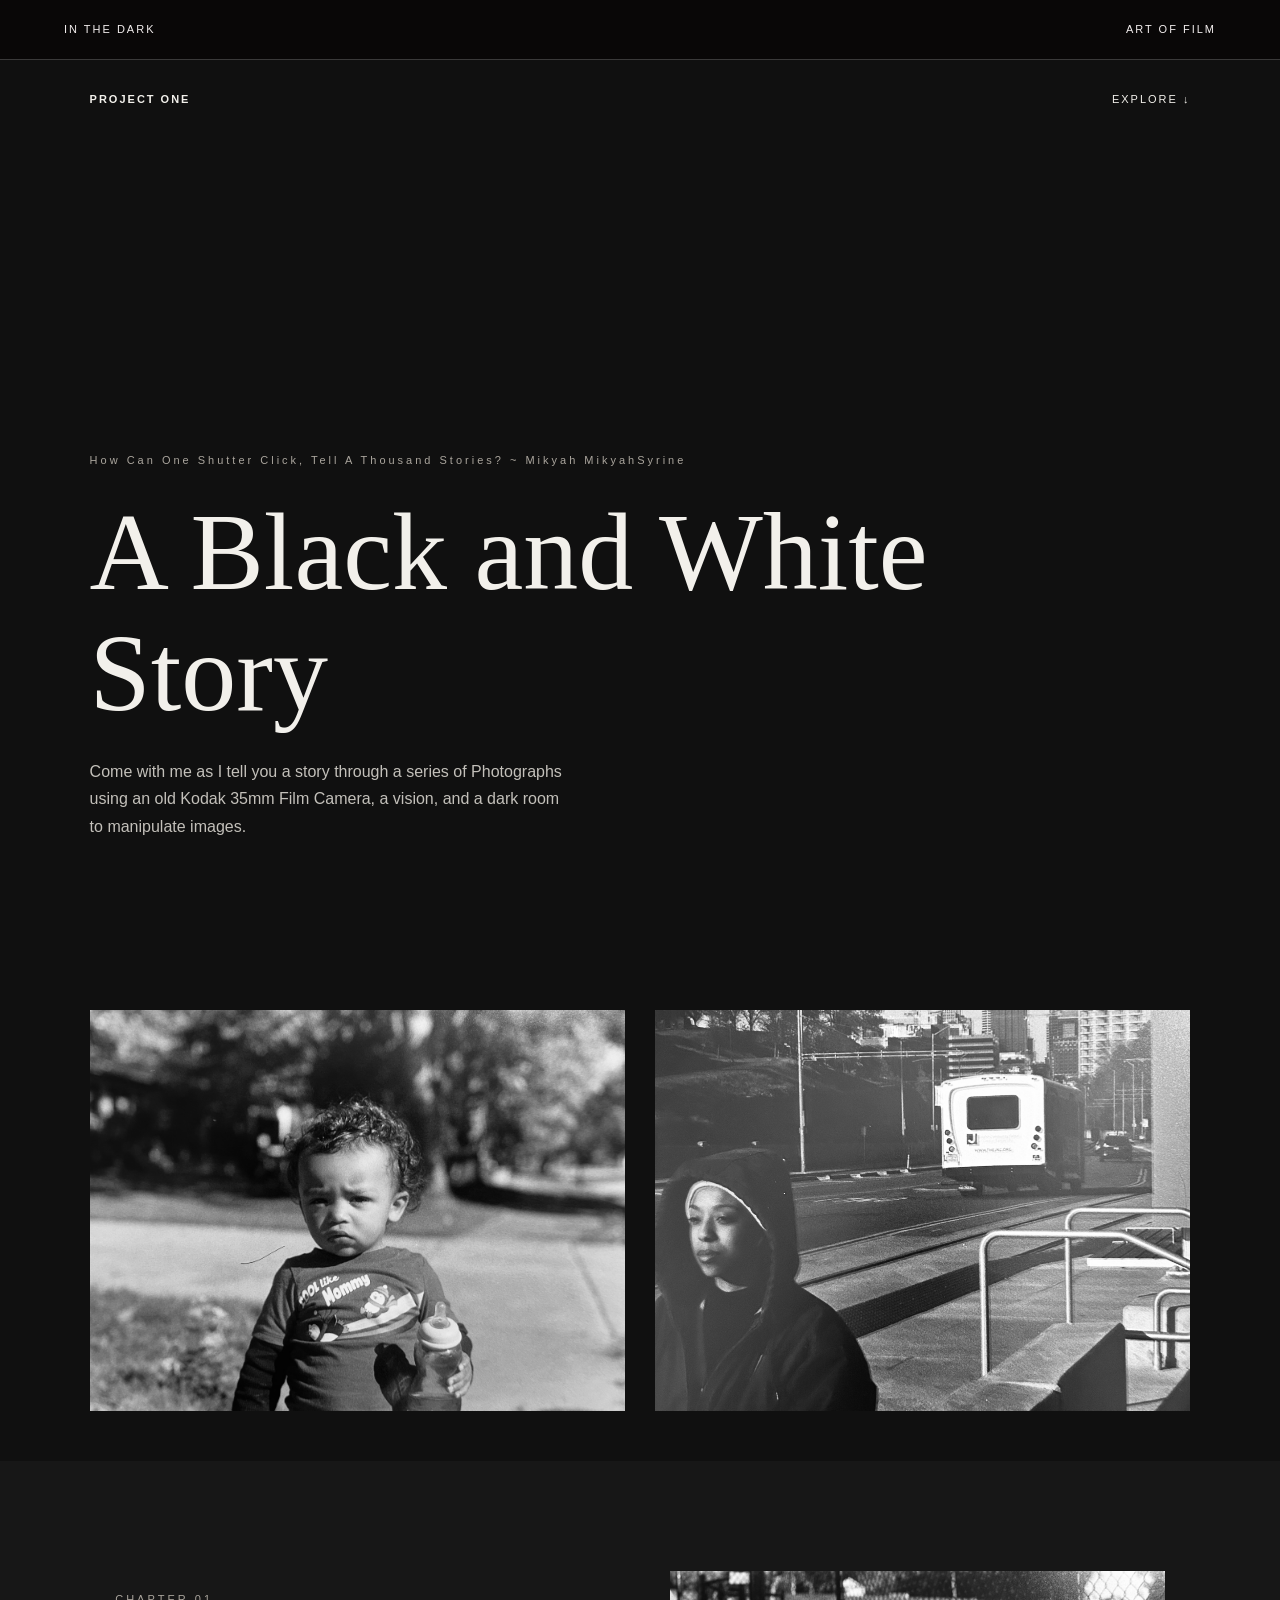
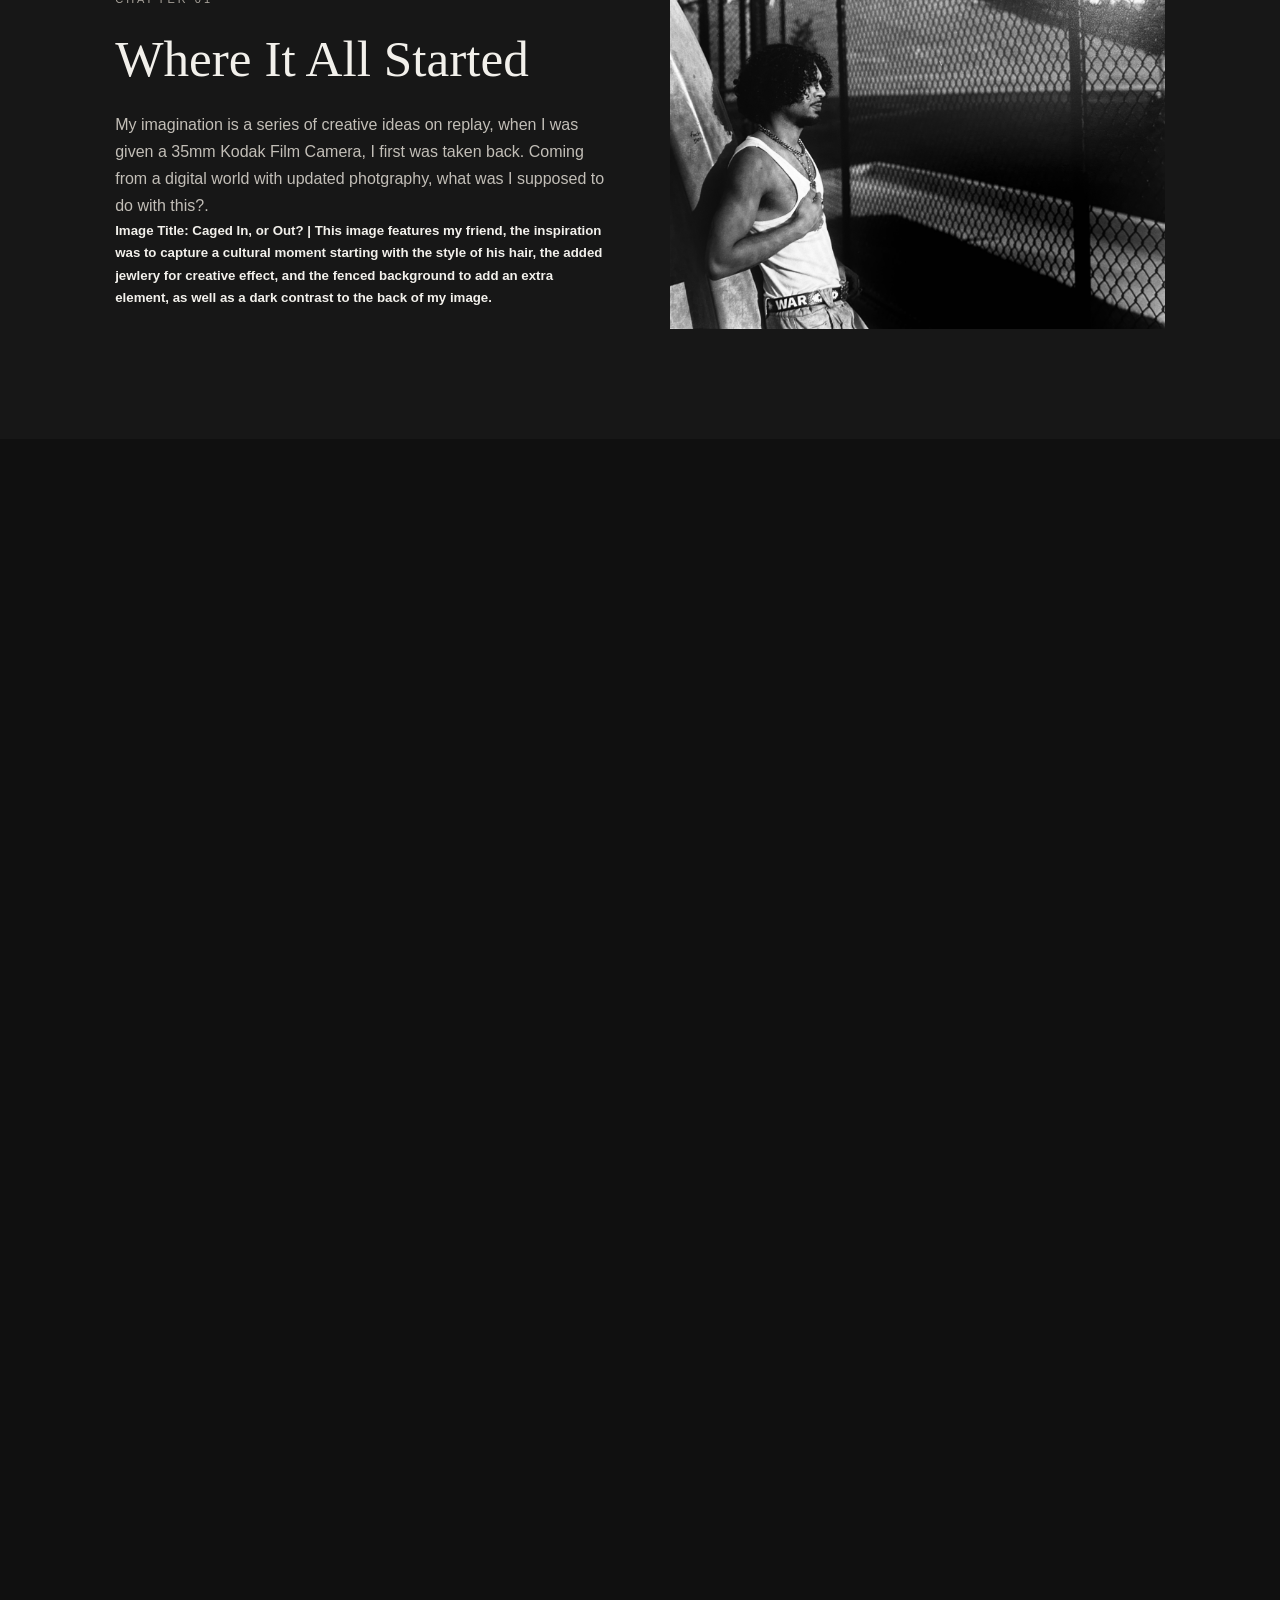
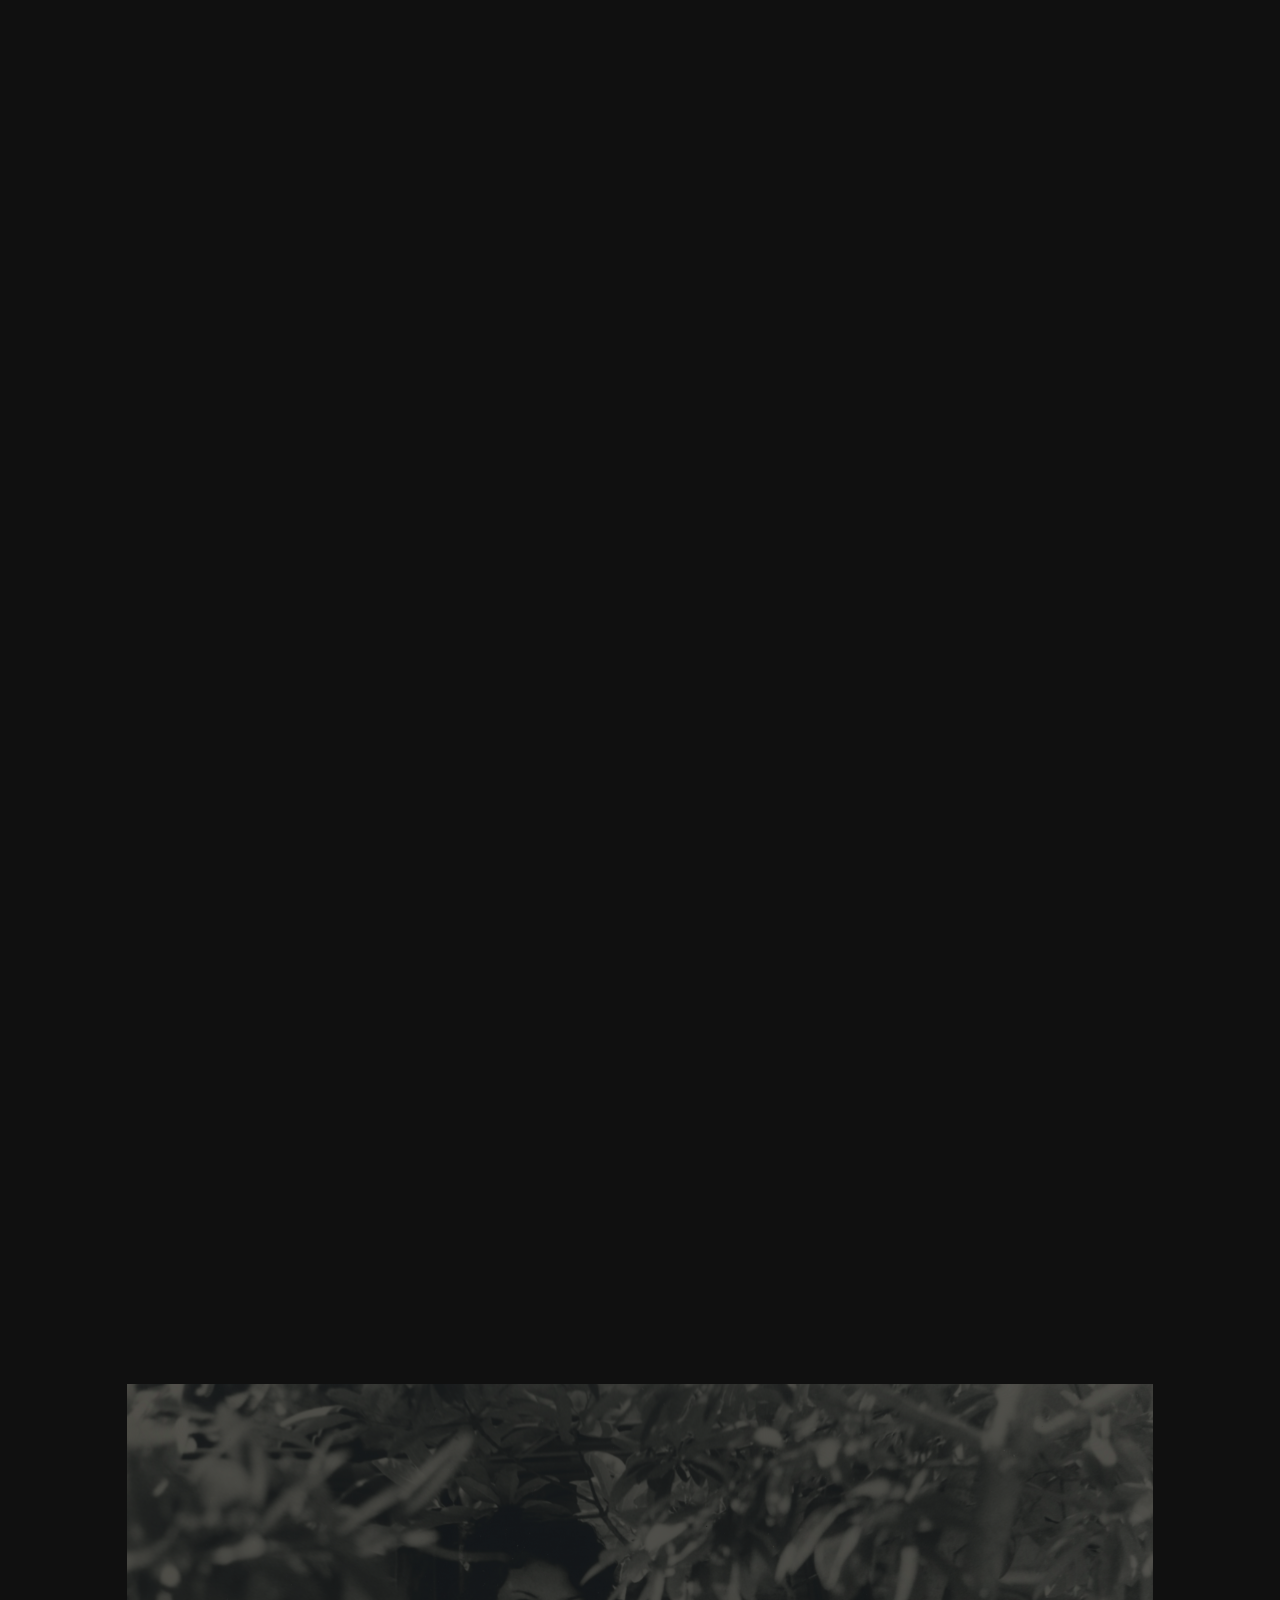
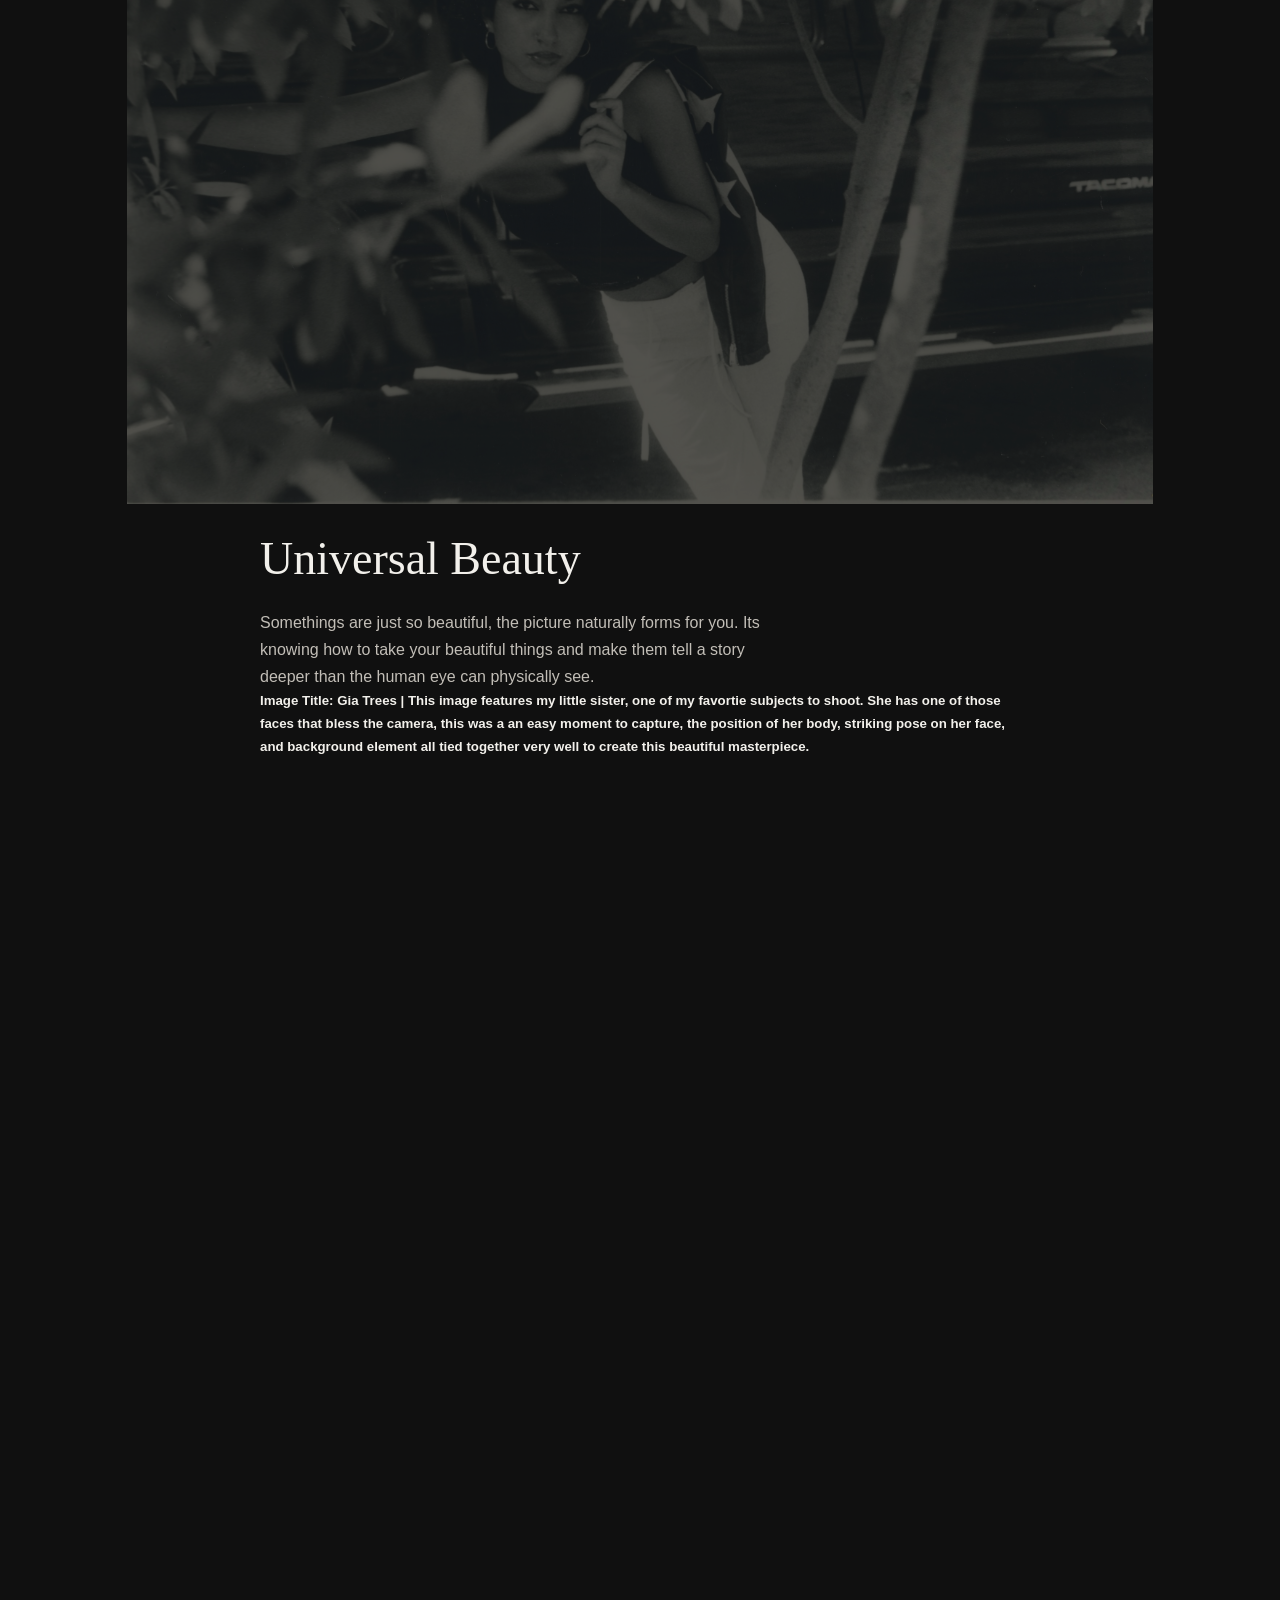
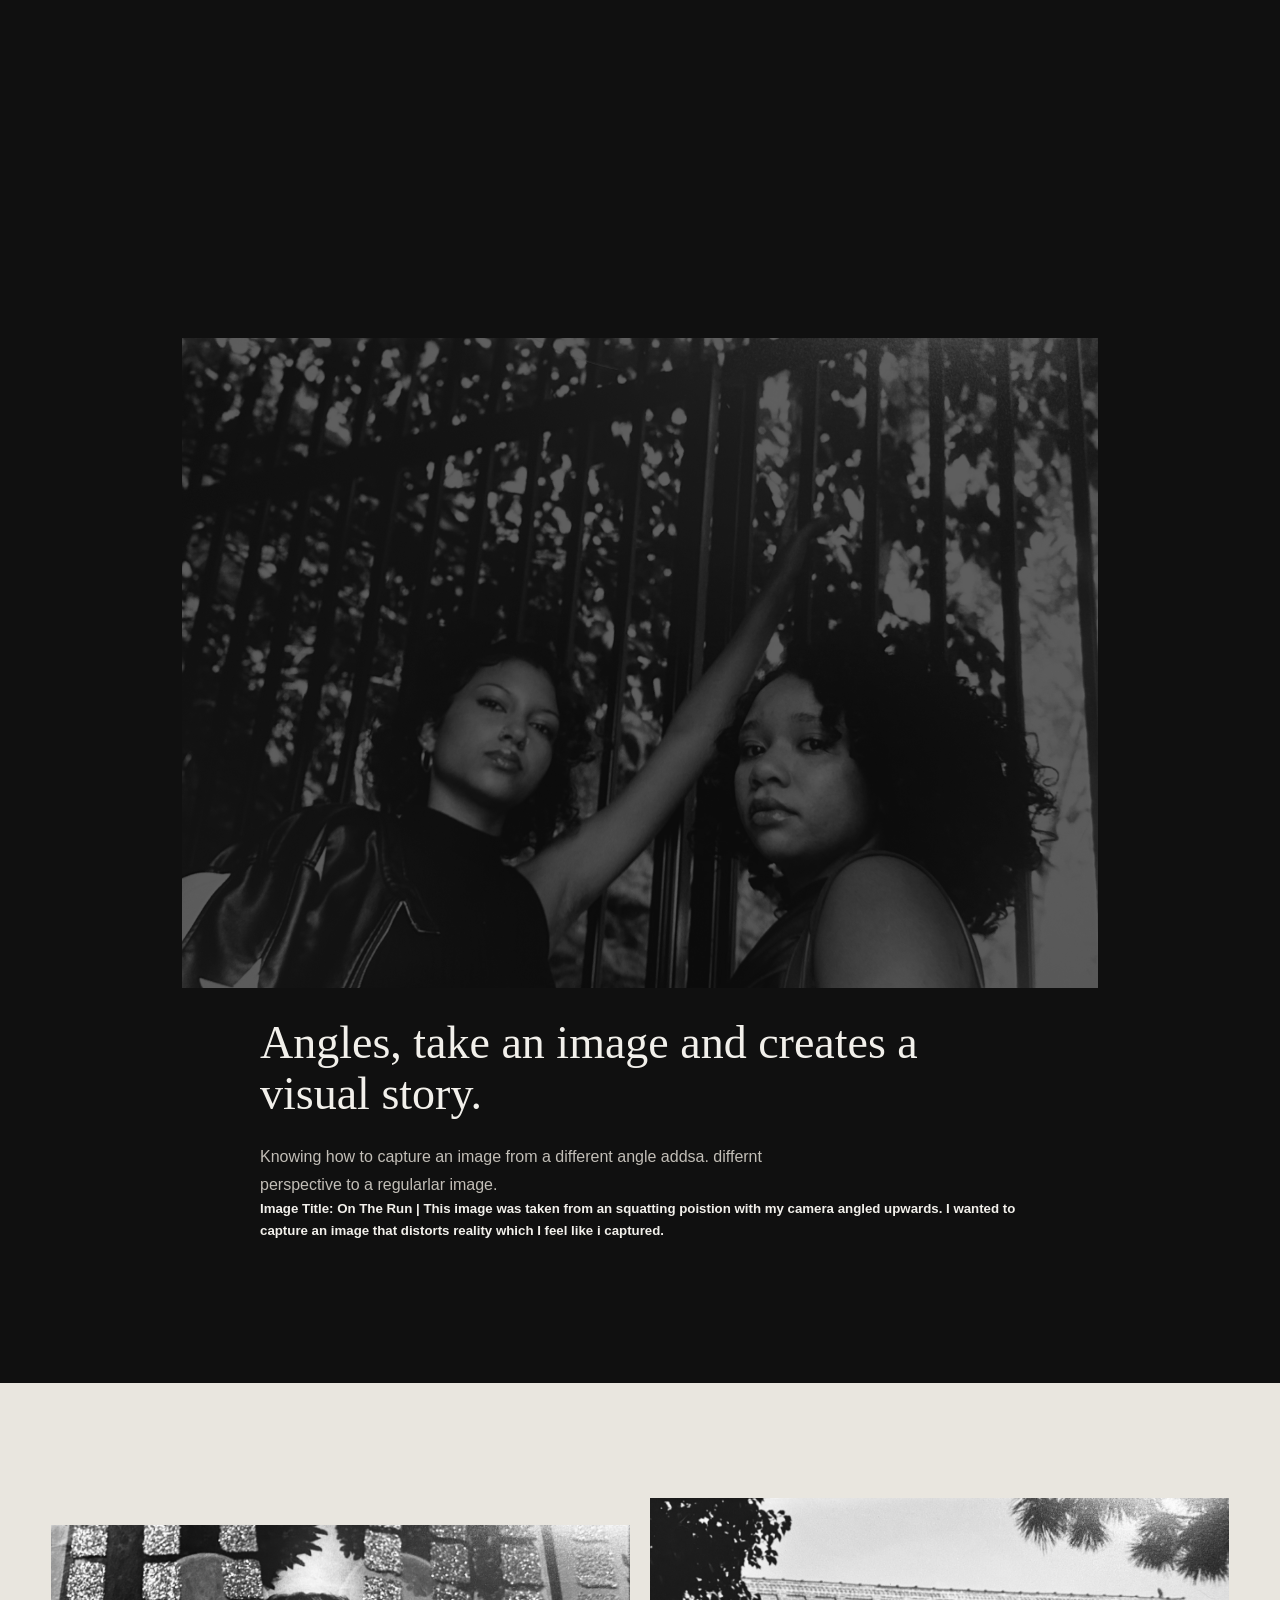
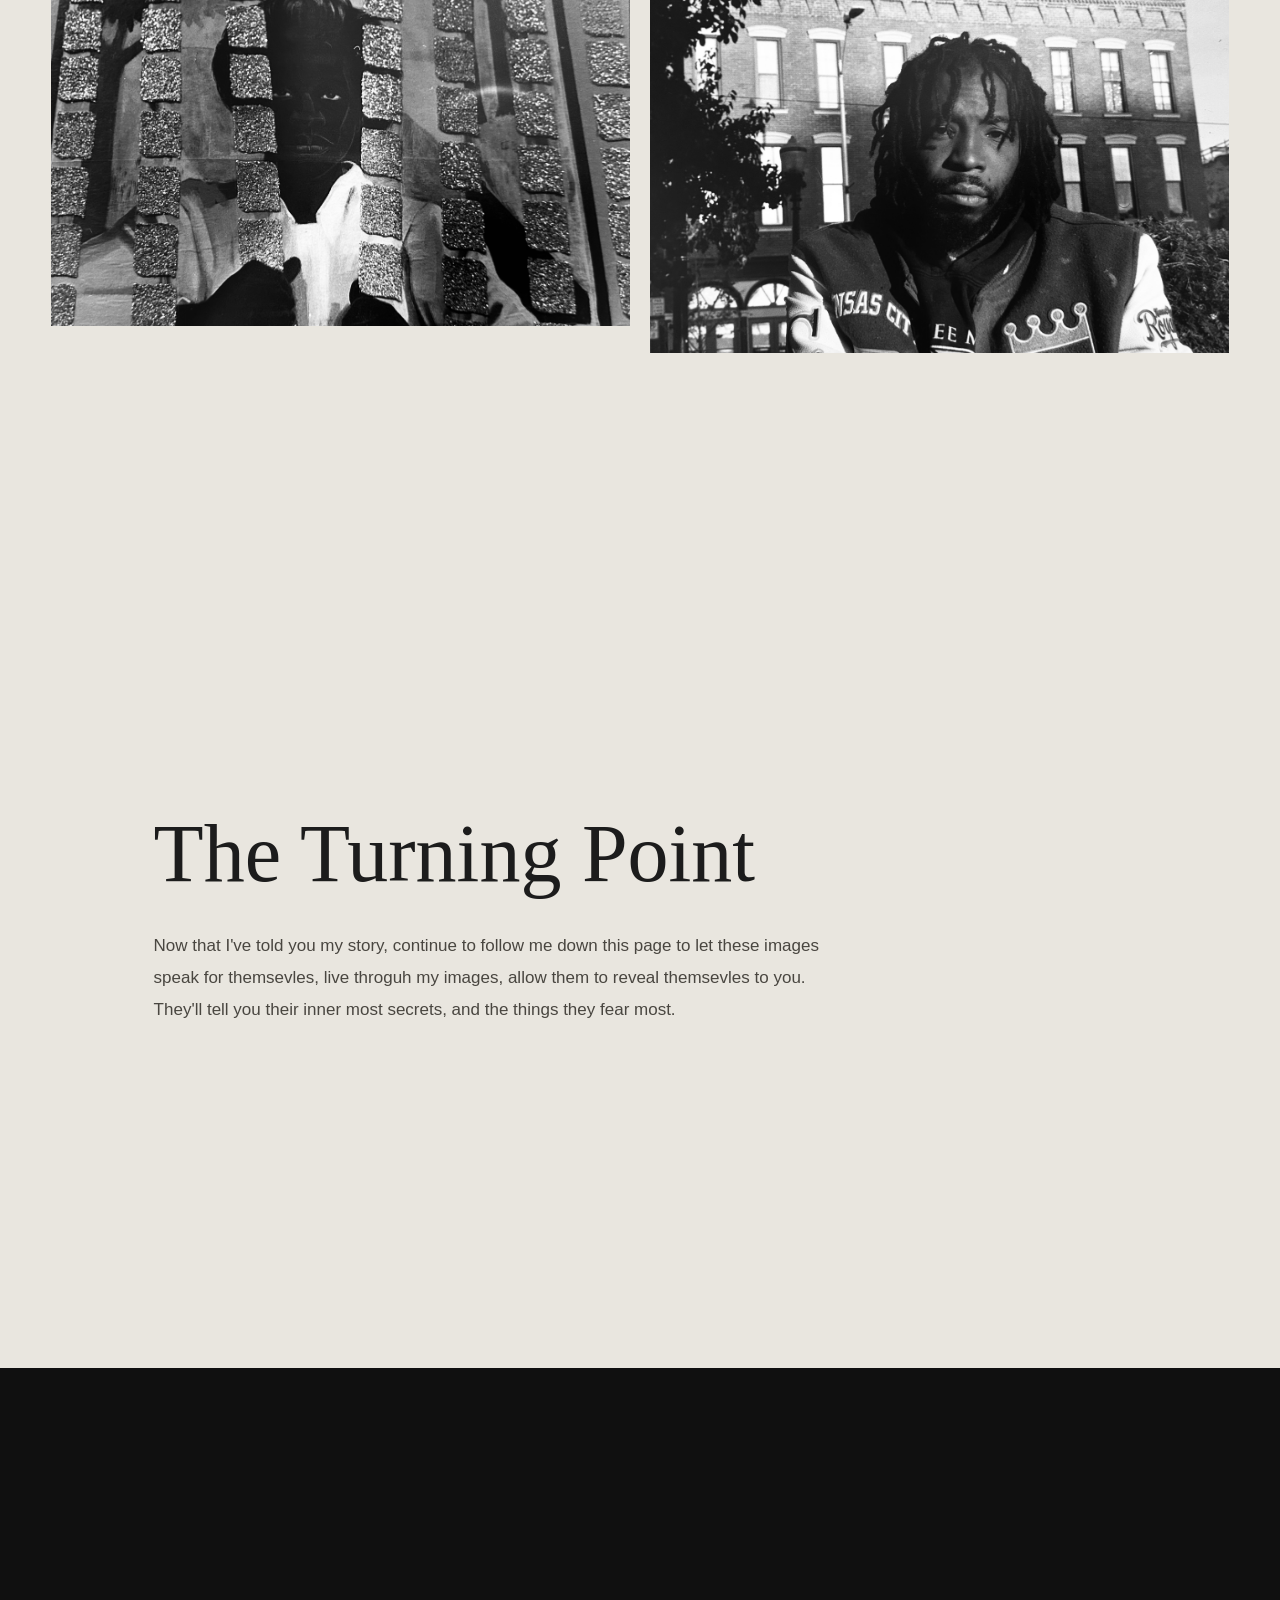
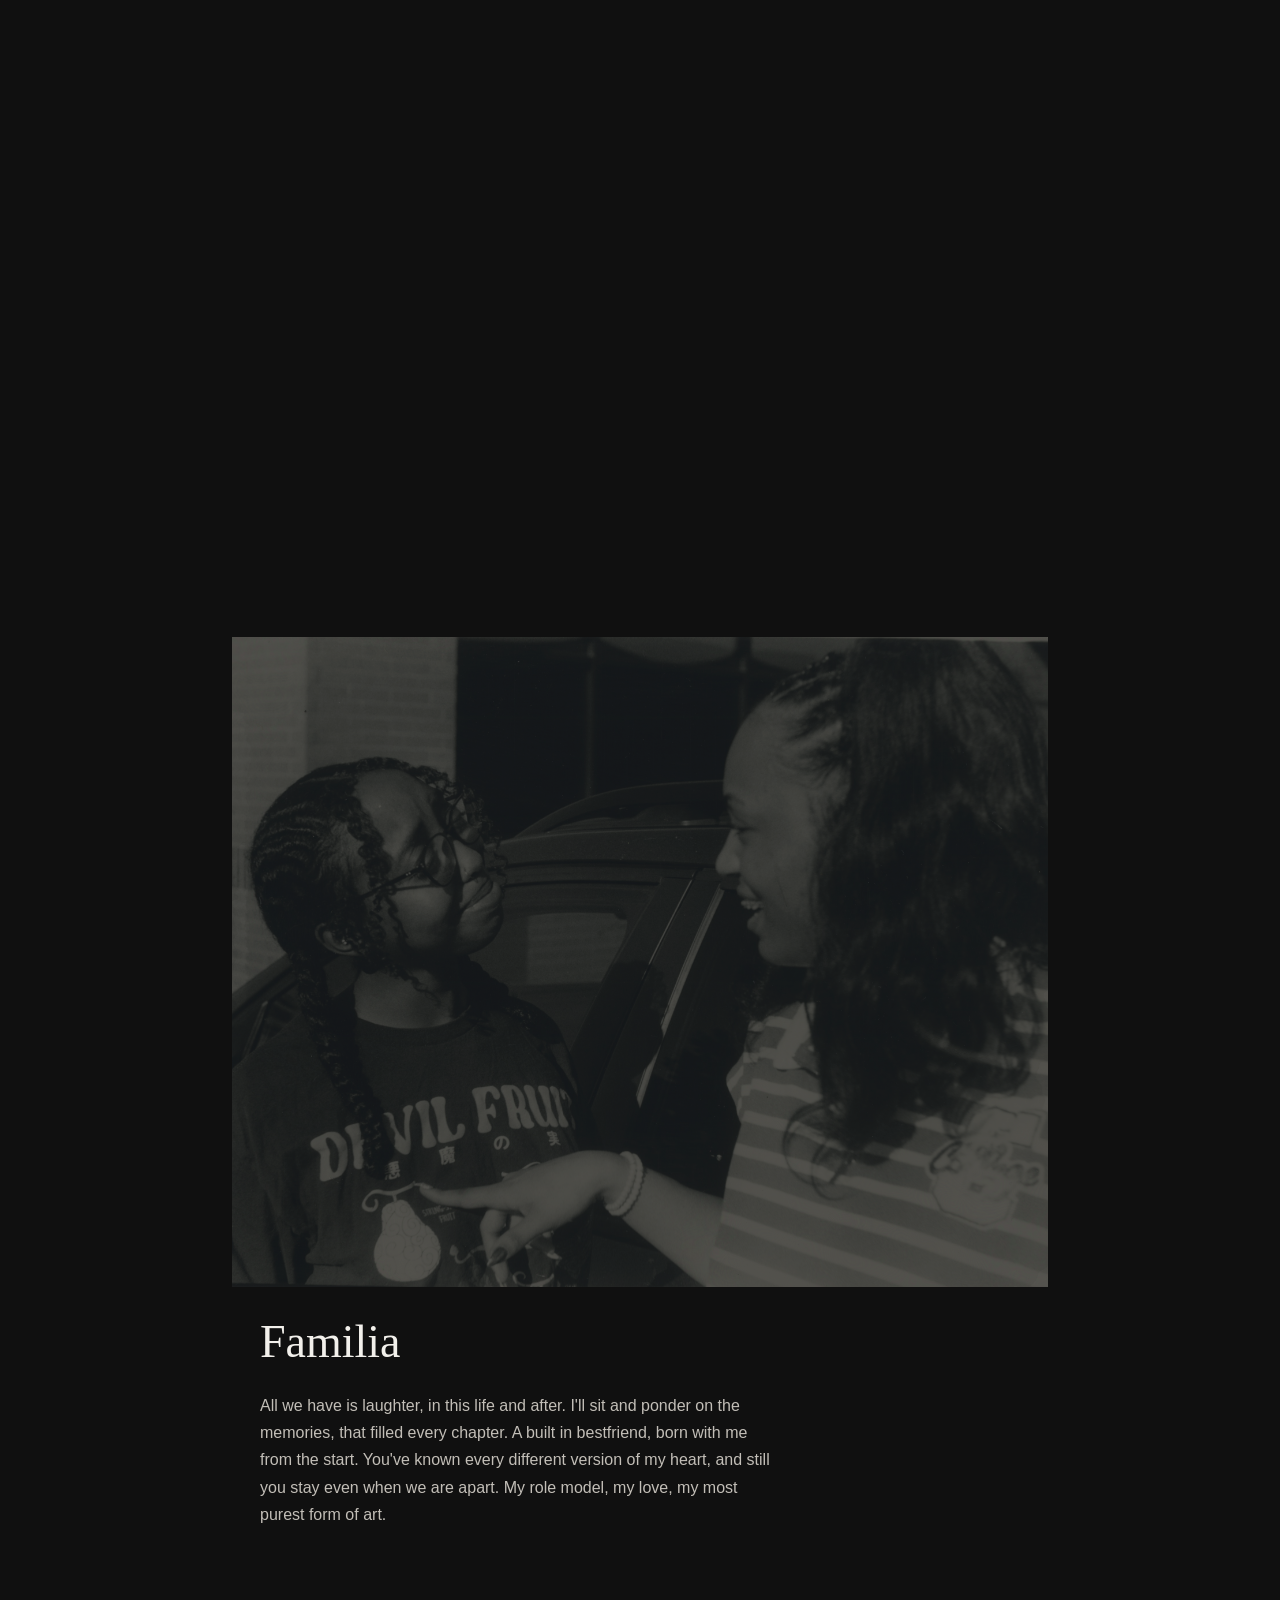
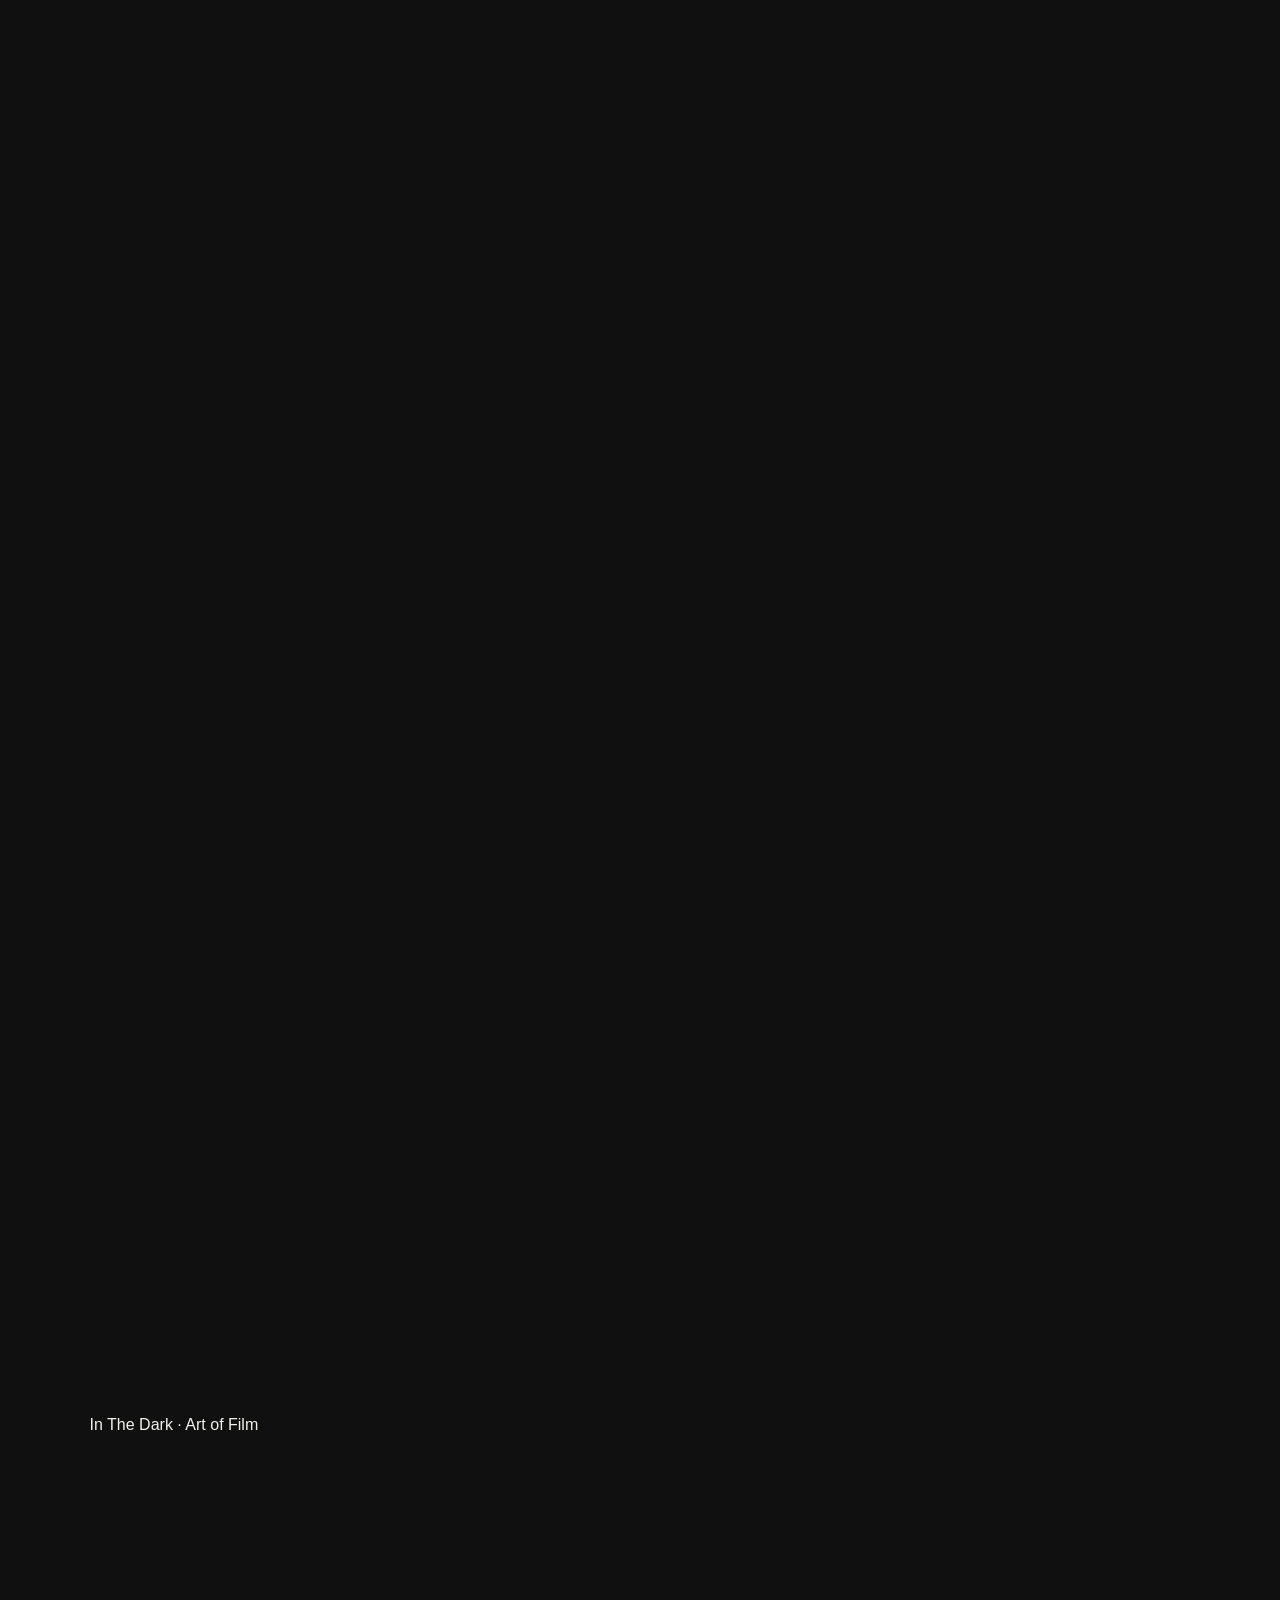
==== index.html @ ccfcd3d6 "spell check" ====
<!DOCTYPE html>
<html lang="en">
<head>
  <meta charset="UTF-8">
  <meta name="viewport" content="width=device-width, initial-scale=1.0">
  <title>Project One</title>
  <link rel="stylesheet" href="css/style.css">
</head>

<body>

  <!--Nav for Top of Scren -->

  <header class="site-header">
     <nav class="top-nav">
      <a href="pages/in-the-dark.html">IN THE DARK</a>
      <a href="#Into-the-Dark">ART OF FILM</a>
  </nav>
</header>


  <!-- OPENING SCREEN -->
  <header class="hero" id="home">
    <nav class="navbar">
      <a href="#home" class="logo">PROJECT ONE</a>
      <a href="#story">EXPLORE ↓</a>
    </nav>

    <div class="hero-content reveal">
      <p class="eyebrow">How Can One Shutter Click, Tell A Thousand Stories? ~ Mikyah MikyahSyrine</p>
      <h1>A Black and White Story</h1>
      <p class="intro">Come with me as I tell you a story through a series of Photographs using an old Kodak 35mm Film Camera, a vision, and a dark room to manipulate images.</p>
    </div>
  </header>

  <main id="story">

    <!-- PHOTO 1 AND PHOTO 2 -->
    <section class="opening-photos reveal">
      <img src="images/Photo_1.jpeg" alt="Opening photograph one">
      <img src="images/Photo_2.jpeg" alt="Opening photograph two">
    </section>

    <!-- PHOTO 3 -->
    <section class="story-section split reveal">
      <div class="story-copy">
        <p class="eyebrow">CHAPTER 01</p>
        <h2>Where It All Started</h2>
        <p>My imagination is a series of creative ideas on replay, when I was given a 35mm Kodak Film Camera, I first was taken back. Coming from a digital world with updated photgraphy, what was I supposed to do with this?.</p>
        <h5>Image Title: Caged In, or Out? | This image features my friend, the inspiration was to capture a cultural moment starting with the style of his hair, the added jewlery for creative effect, and the fenced background to add an extra element, as well as a dark contrast to the back of my image.</h5>
      </div>
      <img src="images/Photo_3.png" alt="Photograph three">
    </section>

    <!-- PHOTO 4 -->
    <section class="feature-section reveal">
      <img src="images/Photo_4.png" alt="Photograph four">
      <div class="story-copy">
        <h2>When It Started to Trust</h2>
        <p>Understanding light was my first obsticle, then understanding space, subjects, and envoirments. All of these played a big role in capturing a moment worth a thousand words. With all of that an even bigger portion plays a vital role. Trust. You cannot see what your doing to make corrections, you must trust the process, trust your settings, your vision, and most importanly yourself...</p>
        <h5>Image Title: White Space | One of my first portfolio compositions, this photo features my bestfriend sitting on the concrete to capture a subtle yet powerful image.</h5>
      </div>
    </section>

    <!-- PHOTO 5 -->
    <section class="photo-section full-photo reveal">
      <img src="images/Photo_5.png" alt="Photograph five">
      <div class="caption">
        <h2>An Image Captured Through His Eyes</h2>
        <p>An image dosen't have to tell a singular story. It just has to make you feel something, it helps you identify a universal emotion. Not only captured but delivered to the audience. Thats what seperates a regular image from a great image.</p>
        <h5>Image Title: His Eyes | This was probably one of my last shots, I met this guy while out taking pictures. He came up to me, and imediantly his whole face told me a sotry I knew I had to capture. You look into his eyes and see a sadness that fills a soul with sorrow, but also bring a warmness to your heart. His eyes are our eyes.</h5>
      </div>
    </section>

    <!-- PHOTO 6 -->
    <section class="photo-section full-photo photo-larger reveal">
      <img src="images/Photo_6.jpg" alt="Photograph six">
      <div class="caption">
        <h2>Knowing How to Capture Love</h2>
        <p>Most images inflict an emotion like sadness or anger, because those emotions are what fuel, and drives us the strongest. But how do you capture something so simple and beautful without forcing it? How do you capture a feeling that is subjected to the eye of the holder?</p>
        <h5>Image Title: SincereFace | When capturing this image I wanted it to feel like he was staring back at you, that feeling when you lay next to someone you love, and get lost in the intense feeling while staring deeply into their eyes its like you've unlocked a layer of their soul.</h5>
      </div>
    </section>

    <!-- STORY BREAK 1 -->
    <section class="story-break full-photo reveal">
      <p class="eyebrow">BETWEEN THE IMAGES</p>
      <h2>Lies Your Own Story.</h2>
      <p>
        During these series of images, I have told you a story. But what story do these images tell you? What emotions are internally inflicted within you while scrolling through this story. 
        We are all a reflection of these beautiful images, our inner worlds projecting within our own interpretations. Capturing a moment so beauitful it is not an easy thing to do, quite frankly 
        you'll never really know if what you have captured really means anything. Or does it all mean something and everything captured is beautiful, no matter the image? Thats the beauty of photography,
        there is not one answer. Its up to you to decide. 
        <h5>SincerelySyrinee</h5>
      </p>
    </section>

    <!-- PHOTO 7 -->
    <section class="photo-section full-photo photo-larger reveal">
      <img src="images/Photo_7.jpg" alt="Photograph seven">
      <div class="caption">
        <h2>Universal Beauty</h2>
        <p>Somethings are just so beautiful, the picture naturally forms for you. Its knowing how to take your beautiful things and make them tell a story deeper than the human eye can physically see.</p>
        <h5>Image Title: Gia Trees | This image features my little sister, one of my favortie subjects to shoot. She has one of those faces that bless the camera, this was a an easy moment to capture, the position of her body, striking pose on her face, and background element all tied together very well to create this beautiful masterpiece.</h5>
      </div>
    </section>

    <!-- STORY BREAK 2 -->
    <section class="story-break full-photo reveal">
      <h2>An image is much more than a visual story. </h2>
      <p> Any image is relaying a message to you, its up to you to determine what that message might be. How deep does your mind really go?</p>
    </section>

    <!-- PHOTO 8 -->
    <section class="photo-section full-photo reveal">
      <img src="images/Photo_8.png" alt="Photograph eight">
      <div class="caption">
        <h2>Angles, take an image and creates a visual story.</h2>
         <p> Knowing how to capture an image from a different angle addsa. differnt perspective to a regularlar image.</p>
        <h5>Image Title: On The Run | This image was taken from an squatting poistion with my camera angled upwards. I wanted to capture an image that distorts reality which I feel like i captured.</h5>
      </div>
    </section>

    <!-- PHOTOS 9 AND 10 -->
    <section class="photo-pair full-photo reveal">
      <img src="images/Photo_9.jpg" alt="Photograph nine">
      <img src="images/Photo_10.jpg" alt="Photograph ten">
    </section>

    <!-- STORY BREAK 3 -->
    <section class="story-break reveal">
      <h2>The Turning Point</h2>
      <p>
        Now that I've told you my story, continue to follow me down this page to let these images speak for themsevles, live throguh my images, allow them to reveal themsevles to you. They'll tell you their inner most secrets, and the things they fear most.</p>
    </section>

    <!-- PHOTO 11 -->
    <section class="photo-section full-photo photo-larger reveal">
      <img src="images/Photo_11.jpg" alt="Photograph eleven">
      <div class="caption">
        <h2>Eye of the Coin</h2>
        <p>Right, am I right? Wright, rite, or write? Cover the right, you've now lost your inner sight. What was once so bright has been converted into the blackest light. There is no more within. Only left with left. Think logically, tell me a plan. You can no longer go right, even when all is rite.</p>
      </div>
    </section>

    <!-- PHOTO 12 -->
    <section class="photo-section full-photo reveal">
      <img src="images/Photo_12.jpg" alt="Photograph twelve">
      <div class="caption">
        <h2>Alone or A Lone?</h2>
        <p>Noise fills every space of my life, in a dark room filled with silence everything starts to bleed out so loud. Am i always alone, even surronded by those I trust is it still only me? Alone or A Lone, does it really matter?</p>
      </div>
    </section>

    <!-- PHOTO 13 -->
    <section class="photo-section full-photo reveal">
      <img src="images/Photo_13.jpg" alt="Photograph thirteen">
      <div class="caption">
        <h2>Familia</h2>
        <p>All we have is laughter, in this life and after. I'll sit and ponder on the memories, that filled every chapter. A built in bestfriend, born with me from the start. You've known every different version of my heart, and still you stay even when we are apart. My role model, my love, my most purest form of art.</p>
      </div>
    </section>

    <!-- FINAL STORY BREAK -->
    <section class="story-break reveal">
      <img src="images/Photo_14.png" alt="Photo 14 photo-smaller">
      <h2>For Our Eyes Only</h2>
      <p>"The Blind Stare of a Million Pairs of Eyes, Will Never Realize" The pain you seem to empathize, will never be able to tell me why. People Cry, Men Die, and Woman try to compratmentalize. A world filled with ego and pride. Because at the end of this we all must die.</p>
    </section>

  </main>

      <section class="hero">
  <p>In The Dark &middot; Art of Film</p>
  <h1 class="color-red">INTO THE DARKROOM</h1>
  <p>The art of film does not start with the final image, it first stars with a thought, an image inside of your head, and a spark of cursity. Follow me 
    while I show you how the process is much more then it seems.</p>
  <a class="button, top-nav" href="pages/in-the-dark.html">Into The Dark</a>
    </section>

  <!-- FOOTER -->
  <footer>
    <p>PROJECT ONE</p>
    <a href="#home">BACK TO TOP ↑</a>
  </footer>

  <script src="script.js"></script>
</body>
</html>
---- css/style.css ----
/* ===== 1. BASIC SETTINGS ===== */

* {
  box-sizing: border-box;
  margin: 0;
  padding: 0;
}

html {
  scroll-behavior: smooth;
}

body {
  background: #101010;
  color: #f2f0eb;
  font-family: Arial, sans-serif;
  line-height: 1.7;
}

img {
  display: block;
  max-width: 100%;
  height: auto;
}

a {
  color: inherit;
  text-decoration: none;
}

/* ===== 2. OPENING SCREEN ===== */

.hero {
  min-height: 100vh;
  padding: 30px 7%;
  display: flex;
  flex-direction: column;
  justify-content: space-between;
  background: #101010;
}

.navbar {
  display: flex;
  justify-content: space-between;
  align-items: center;
  gap: 20px;
  font-size: 11px;
  letter-spacing: 2px;
}

.logo {
  font-weight: bold;
}

.hero-content {
  max-width: 850px;
  padding: 90px 0;
}

.eyebrow {
  font-size: 11px;
  letter-spacing: 3px;
  margin-bottom: 22px;
  color: #aaa59d;
}

h1,
h2 {
  font-family: Georgia, serif;
  font-weight: normal;
  line-height: 1.1;
}

h1 {
  font-size: clamp(48px, 9vw, 110px);
  margin-bottom: 24px;
}

.intro {
  max-width: 480px;
  color: #c3c0ba;
}

/* ===== 3. OPENING PHOTOS ===== */

.opening-photos {
  padding: 50px 7%;
  display: grid;
  grid-template-columns: 1fr 1fr;
  gap: 30px;
  align-items: center;
  background: #101010;
}

.opening-photos img {
  width: 100%;
  aspect-ratio: 4 / 3;
  object-fit: cover;
}

/* ===== 4. STORY SECTIONS ===== */

.story-section,
.feature-section {
  padding: 110px 9%;
  display: grid;
  grid-template-columns: 1fr 1fr;
  align-items: center;
  gap: 60px;
}

.story-section {
  background: #171717;
}

.story-copy h2,
.caption h2 {
  font-size: clamp(32px, 4vw, 56px);
  margin-bottom: 24px;
}

.story-copy p:not(.eyebrow),
.caption p {
  max-width: 520px;
  color: #c2beb7;
}

.story-section img,
.feature-section img {
  width: 100%;
  max-height: 750px;
  object-fit: cover;
}

.feature-section {
  background: #e9e6df;
  color: #1c1c1c;
}

.feature-section .story-copy p:not(.eyebrow) {
  color: #55524d;
}

.feature-section .eyebrow {
  color: #66615a;
}

/* ===== 5. SINGLE PHOTO SECTIONS ===== */

.photo-section {
  padding: 140px 6%;
}

.photo-section img {
  display: block;
  width: 100%;
  height: auto;
  max-height: none;
  object-fit: contain;}

  .photo-section.full-photo img {
  display: block;
  width: 100%;
  height: 75vh;
  max-height: 650px;
  object-fit: contain;
  margin: 0 auto;
}

.photo-section:has(.full-photo img) {
  padding-top: 60px;
  padding-bottom: 60px;
}

.caption {
  max-width: 760px;
  margin: 30px auto 0;
}

.caption h2 {
  font-size: clamp(28px, 4vw, 46px);
}

.caption p {
  color: #c2beb7;
}

/* ===== 6. PHOTO PAIR ===== */

.photo-pair {
  padding: 70px 9%;
  display: grid;
  grid-template-columns: 1fr 1fr;
  gap: 25px;
  background: #e9e6df;
}

.photo-pair img {
  width: 100%;
  aspect-ratio: 3 / 4;
  object-fit: cover;
}

/* ===== 7. STORY BREAKS ===== */

.story-break {
  min-height: 100vh;
  padding: 140px 12%;
  display: flex;
  flex-direction: column;
  justify-content: center;
  background: #e9e6df;
  color: #1c1c1c;
}

.story-break h2 {
  max-width: 850px;
  font-size: clamp(42px, 7vw, 82px);
  margin-bottom: 30px;
}

.story-break p:not(.eyebrow) {
  max-width: 680px;
  font-size: 17px;
  line-height: 1.9;
  color: #494640;
}

.story-break .eyebrow {
  color: #66615a;
}

/* Alternate story break color */

.story-break:nth-of-type(even) {
  background: #171717;
  color: #f2f0eb;
}

.story-break:nth-of-type(even) p:not(.eyebrow) {
  color: #c2beb7;
}

.story-break:nth-of-type(even) .eyebrow {
  color: #aaa59d;
}

/* ===== 8. FOOTER ===== */

footer {
  padding: 35px 7%;
  display: flex;
  justify-content: space-between;
  gap: 20px;
  background: #e9e6df;
  color: #1c1c1c;
  font-size: 11px;
  letter-spacing: 1.5px;
}

/* ===== 9. SCROLL REVEALS ===== */

.reveal {
  opacity: 0;
  transform: translateY(35px);
  transition:
    opacity 1s ease,
    transform 1s ease;
}

.reveal.visible {
  opacity: 1;
  transform: translateY(0);
}

/* ===== 10. MOBILE LAYOUT ===== */

@media (max-width: 700px) {
  .hero {
    min-height: 85vh;
  }

  .opening-photos {
    gap: 12px;
  }

  .story-section,
  .feature-section {
    grid-template-columns: 1fr;
    gap: 30px;
    padding: 70px 7%;
  }

  .photo-section {
    padding: 60px 7%;
  }

  .photo-pair {
    gap: 12px;
    padding: 50px 7%;
  }

  .story-break {
    min-height: auto;
    padding: 90px 8%;
  }

  footer {
    flex-direction: column;
  }
}

/* Respect reduced-motion preferences */

@media (prefers-reduced-motion: reduce) {
  .reveal {
    opacity: 1;
    transform: none;
    transition: none;
  }

  html {
    scroll-behavior: auto;
  }
}

/* Subtle image fade while scrolling */

.photo-section img {
  transition: opacity 0.4s ease;
}

/* Slightly larger individual photos */

.photo-section.photo-larger img {
  height: 82vh;
  max-height: 720px;
}

 /* Photos 9 and 10 */

.photo-pair img {
  display: block;
  width: calc(50% - 10px);
  height: 65vh;
  max-height: 600px;
  object-fit: contain;
  min-width: 0;
}

.photo-pair {
  display: flex;
  flex-direction: row;
  align-items: center;
  justify-content: center;
  gap: 20px;
  padding: 50px 4%;
}

/* Make selected photos larger */
.photo-section.photo-larger img {
  height: 82vh;
  max-height: 720px;
  width: 100%;
  object-fit: contain;
}

/* Keep Photo 14 smaller */
.photo-section.photo-smaller img {
  height: 55vh;
  max-height: 420px;
  width: 100%;
  object-fit: contain;
}

/* PROJECT ONE — navigation */

.top-nav {
  display: flex;
  flex-direction: row;
  justify-content: space-between;
  align-items: center;
  gap: 30px;
  padding: 20px 5%;
  background: #090707;
  border-bottom: 1px solid rgba(255, 255, 255, 0.2);
}

.top-nav a {
  color: #f3eeee;
  text-decoration: none;
  font-family: Arial, sans-serif;
  font-size: 11px;
  letter-spacing: 2px;
  transition: color 0.3s ease;
}

.top-nav a:hover,
.top-nav .nav-current, .site-header > .nav-current {
  color: #ce0b0b;}

.scroll-link, .site-header, .nav-current {
    display: block;
    text-align: center;
    margin: 0 auto;
}

.color-red {
  color: #ce0b0b;
}

/* SECOND PAGE ONLY */

.darkroom-page #begin {
    padding: 40px 6%;
    max-width: 1200px;
    margin: 0 auto;
    box-sizing: border-box;
}

.darkroom-page .intro {
    padding: 40px 0 80px;
    max-width: 850px;
}

.darkroom-page .chapter {
    padding: 50px 0;
    max-width: 850px;
}

.darkroom-page .ending {
    padding: 60px 0 80px;
    max-width: 850px;
}

/* Chapter labels: 01, 02, 03, 04 */

.darkroom-page .chapter-label {
    font-size: 11px;
    letter-spacing: 3px;
    line-height: 1.5;
    margin-bottom: 20px;
}

/* Section headings */

.darkroom-page h2 {
    margin-top: 0;
    margin-bottom: 24px;
    line-height: 1.2;
}

/* Paragraphs */

.darkroom-page #begin p:not(.chapter-label) {
    line-height: 1.8;
    margin-bottom: 25px;
    max-width: 680px;
}

/* Image placeholders */

.darkroom-page .image-placeholder {
    min-height: 300px;
    margin: 40px 0;
    display: flex;
    align-items: center;
    justify-content: center;
    text-align: center;
}

/* Scale down images on the second page */
.darkroom-page img {
    display: block;
    width: 100%;
    max-width: 600px;
    height: auto;
    object-fit: contain;
    margin: 40px auto;
}

.darkroom-page .intro,
.darkroom-page .chapter,
.darkroom-page .ending {
    opacity: 0;
    transform: translateY(35px);
    transition: opacity 0.8s ease, transform 0.8s ease;
}

.darkroom-page .intro.visible,
.darkroom-page .chapter.visible,
.darkroom-page .ending.visible {
    opacity: 1;
    transform: translateY(0);
}
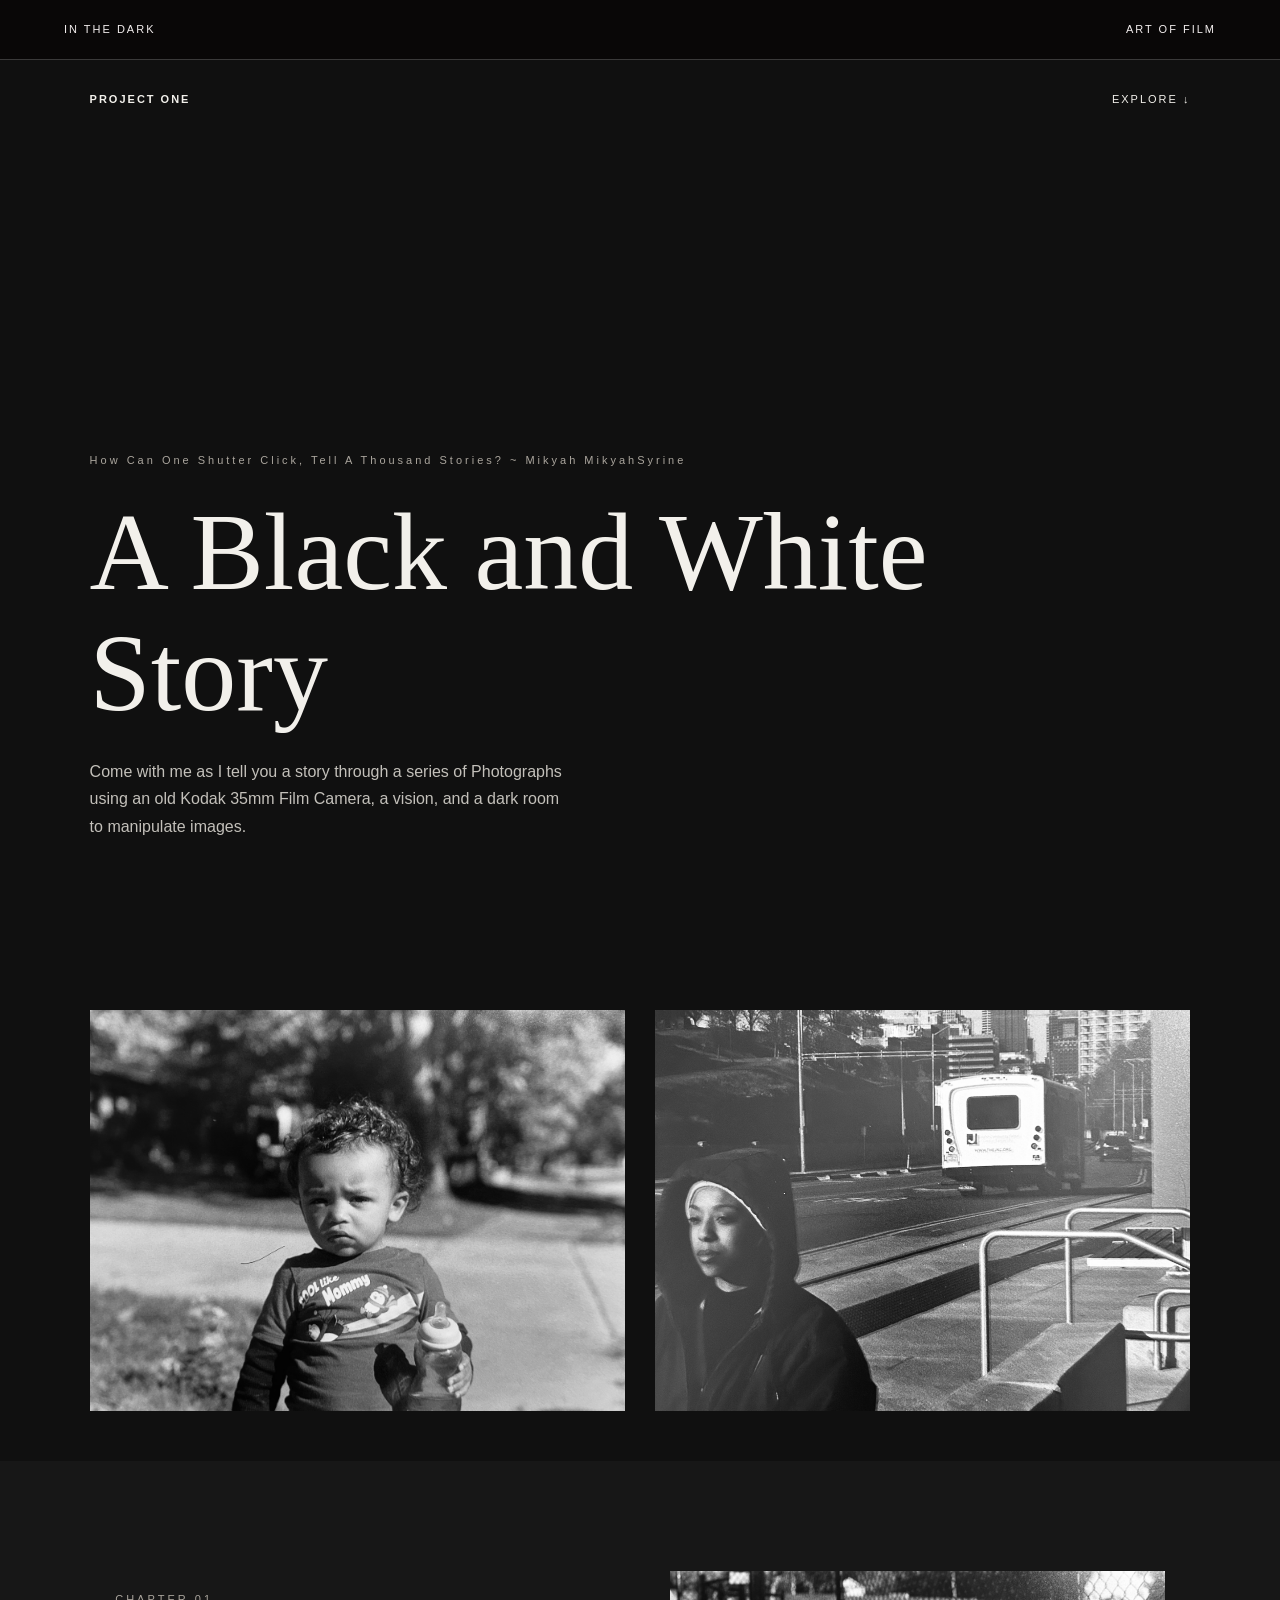
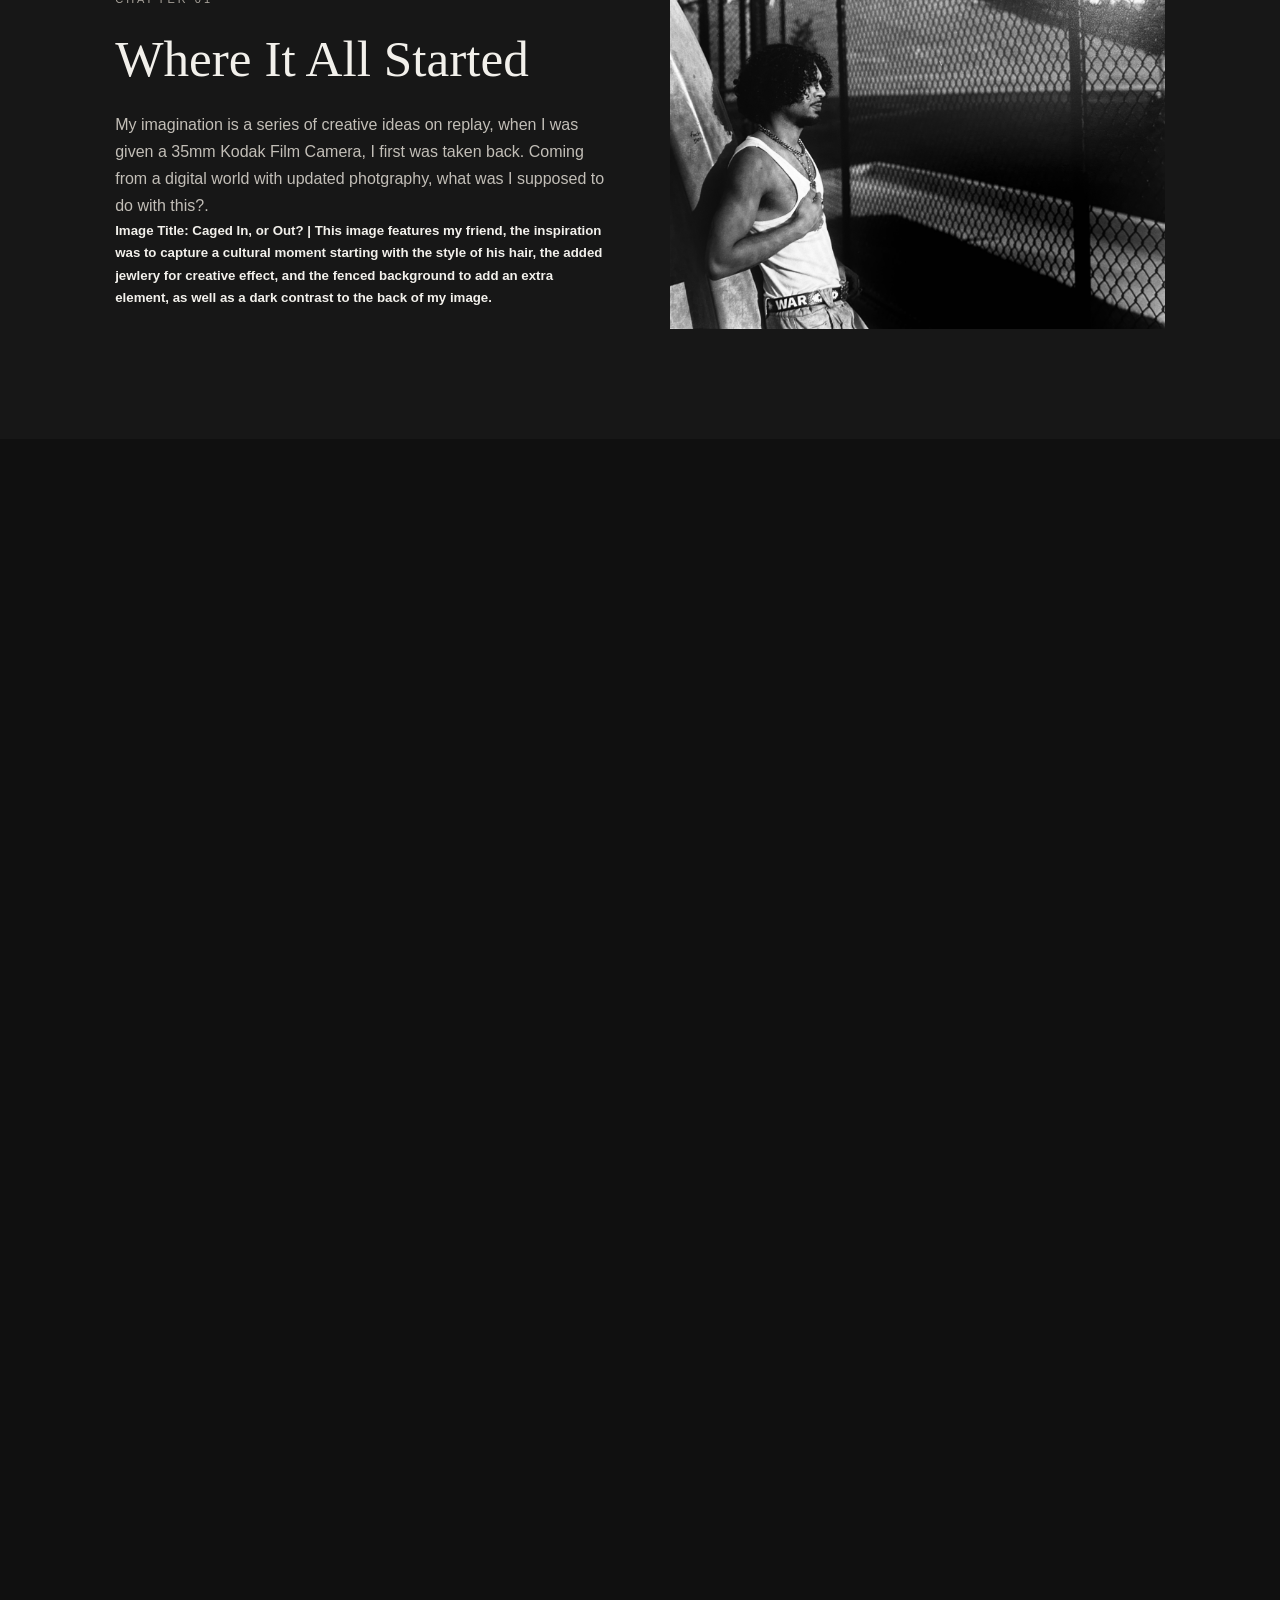
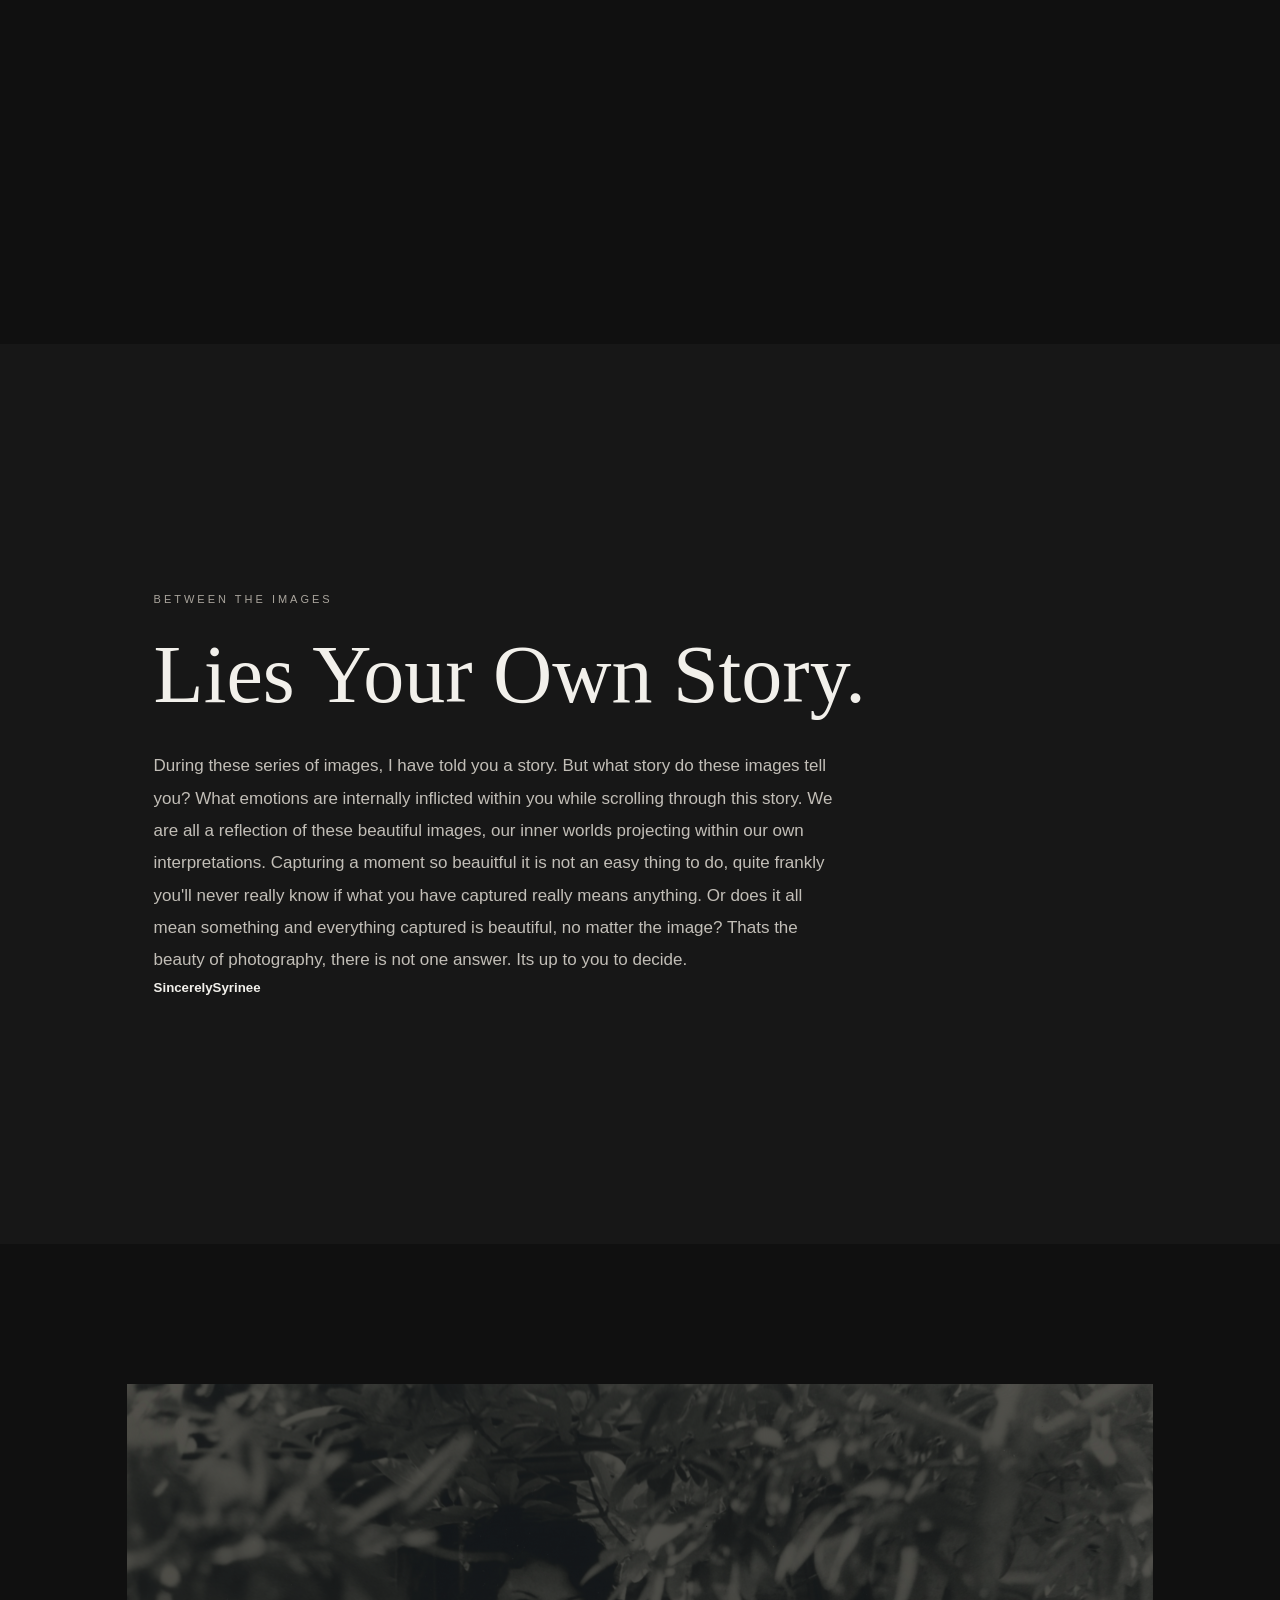
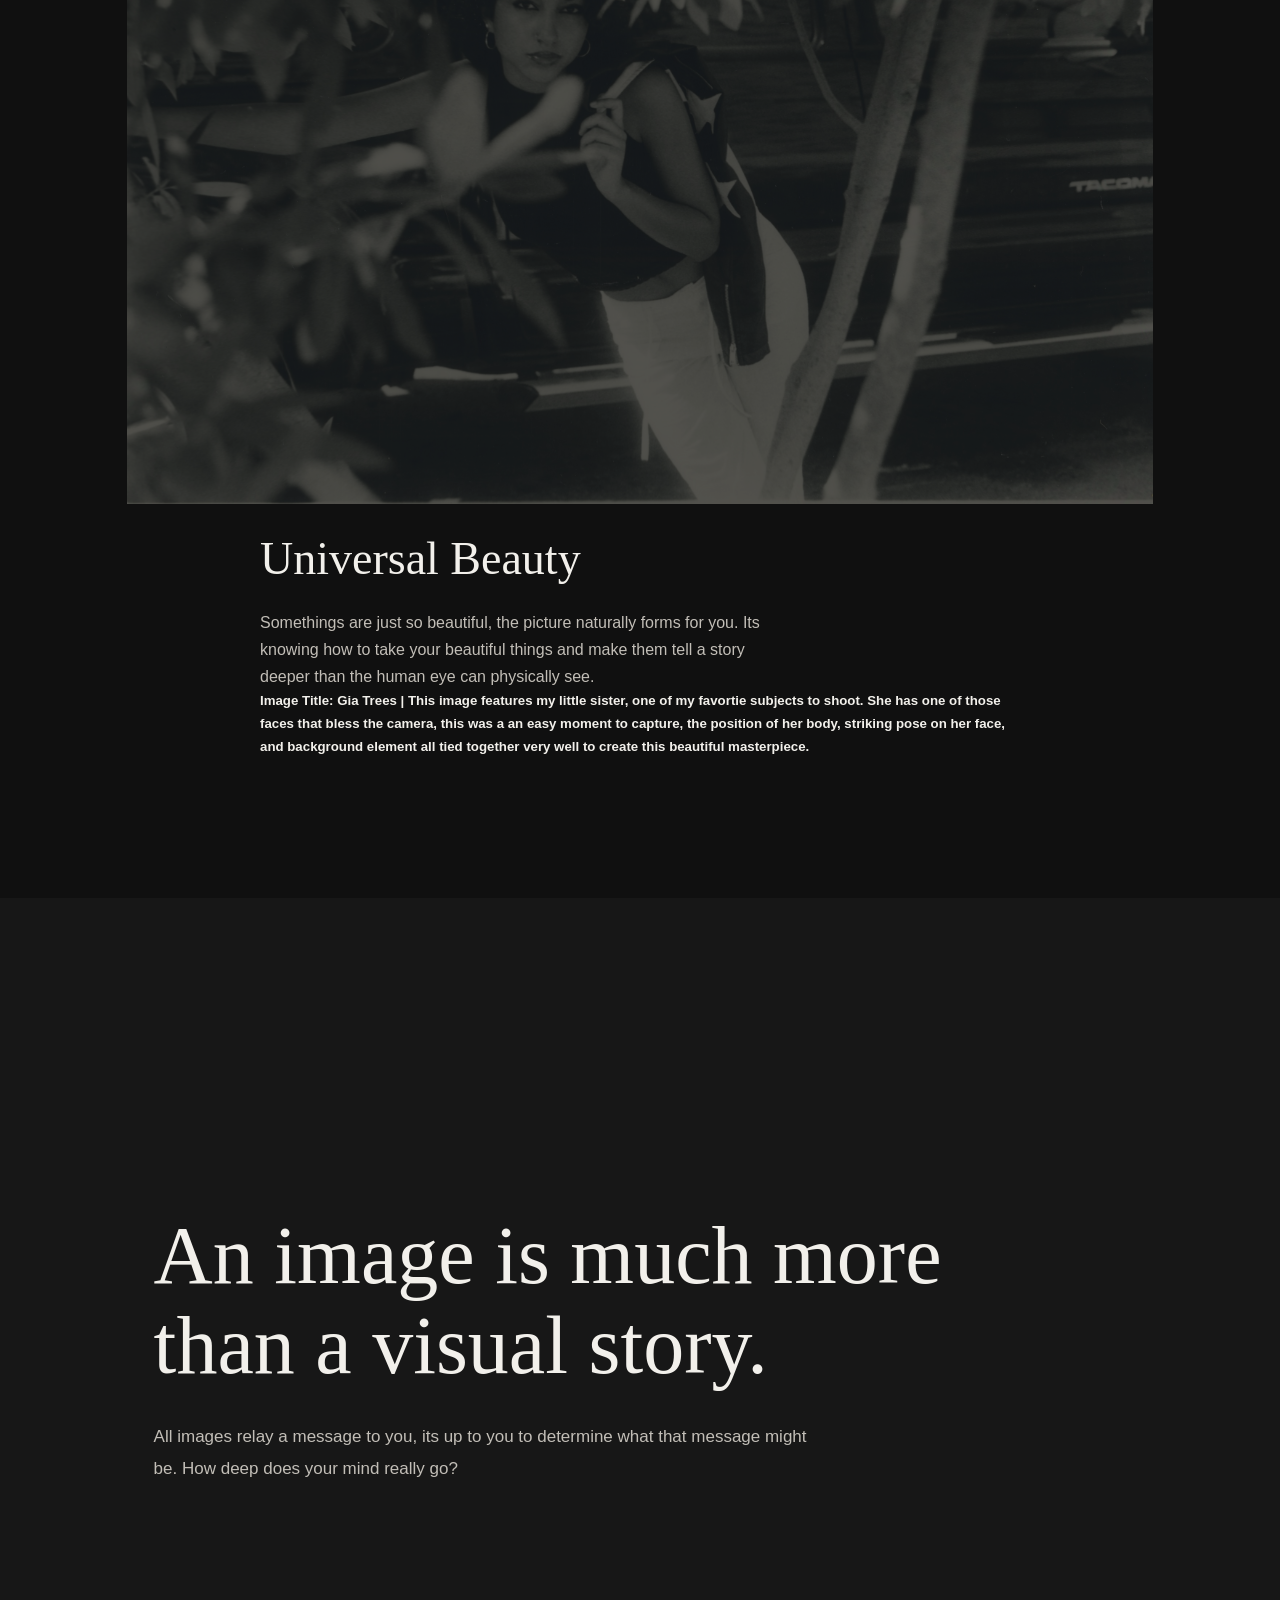
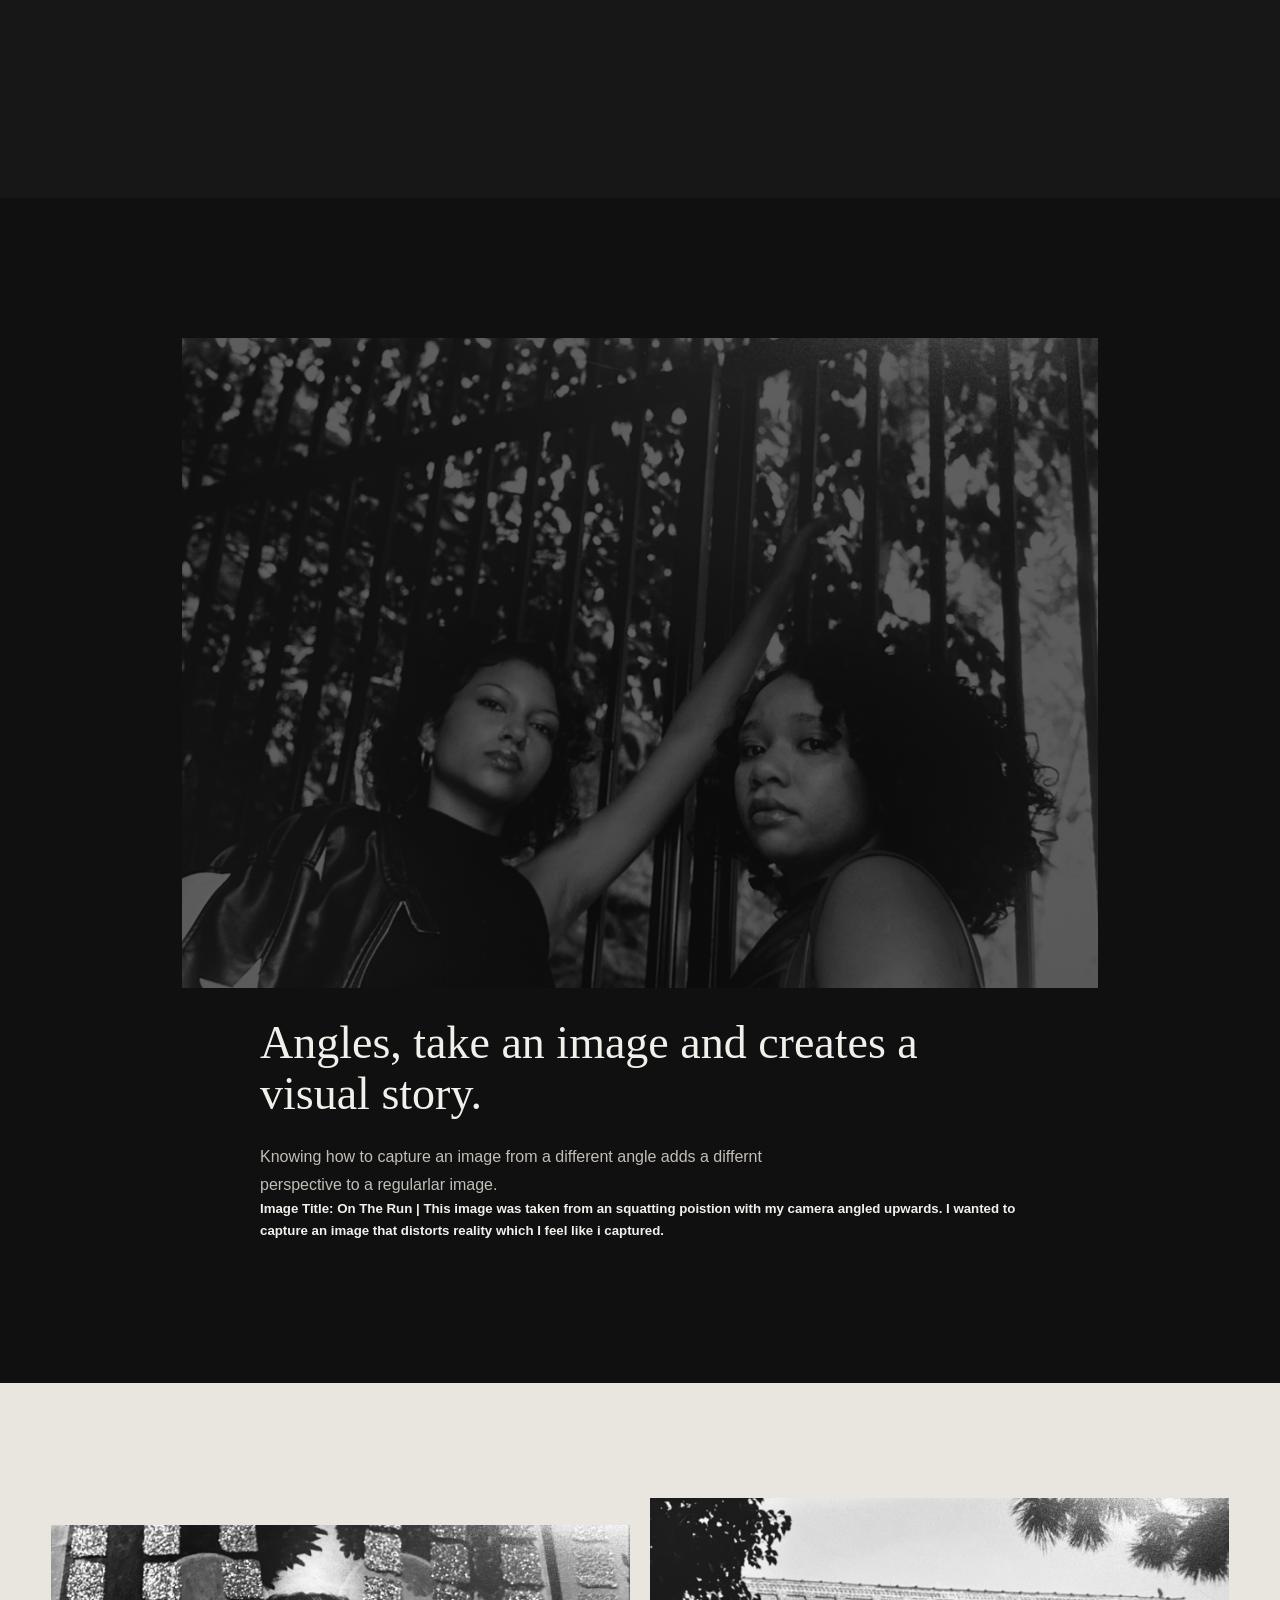
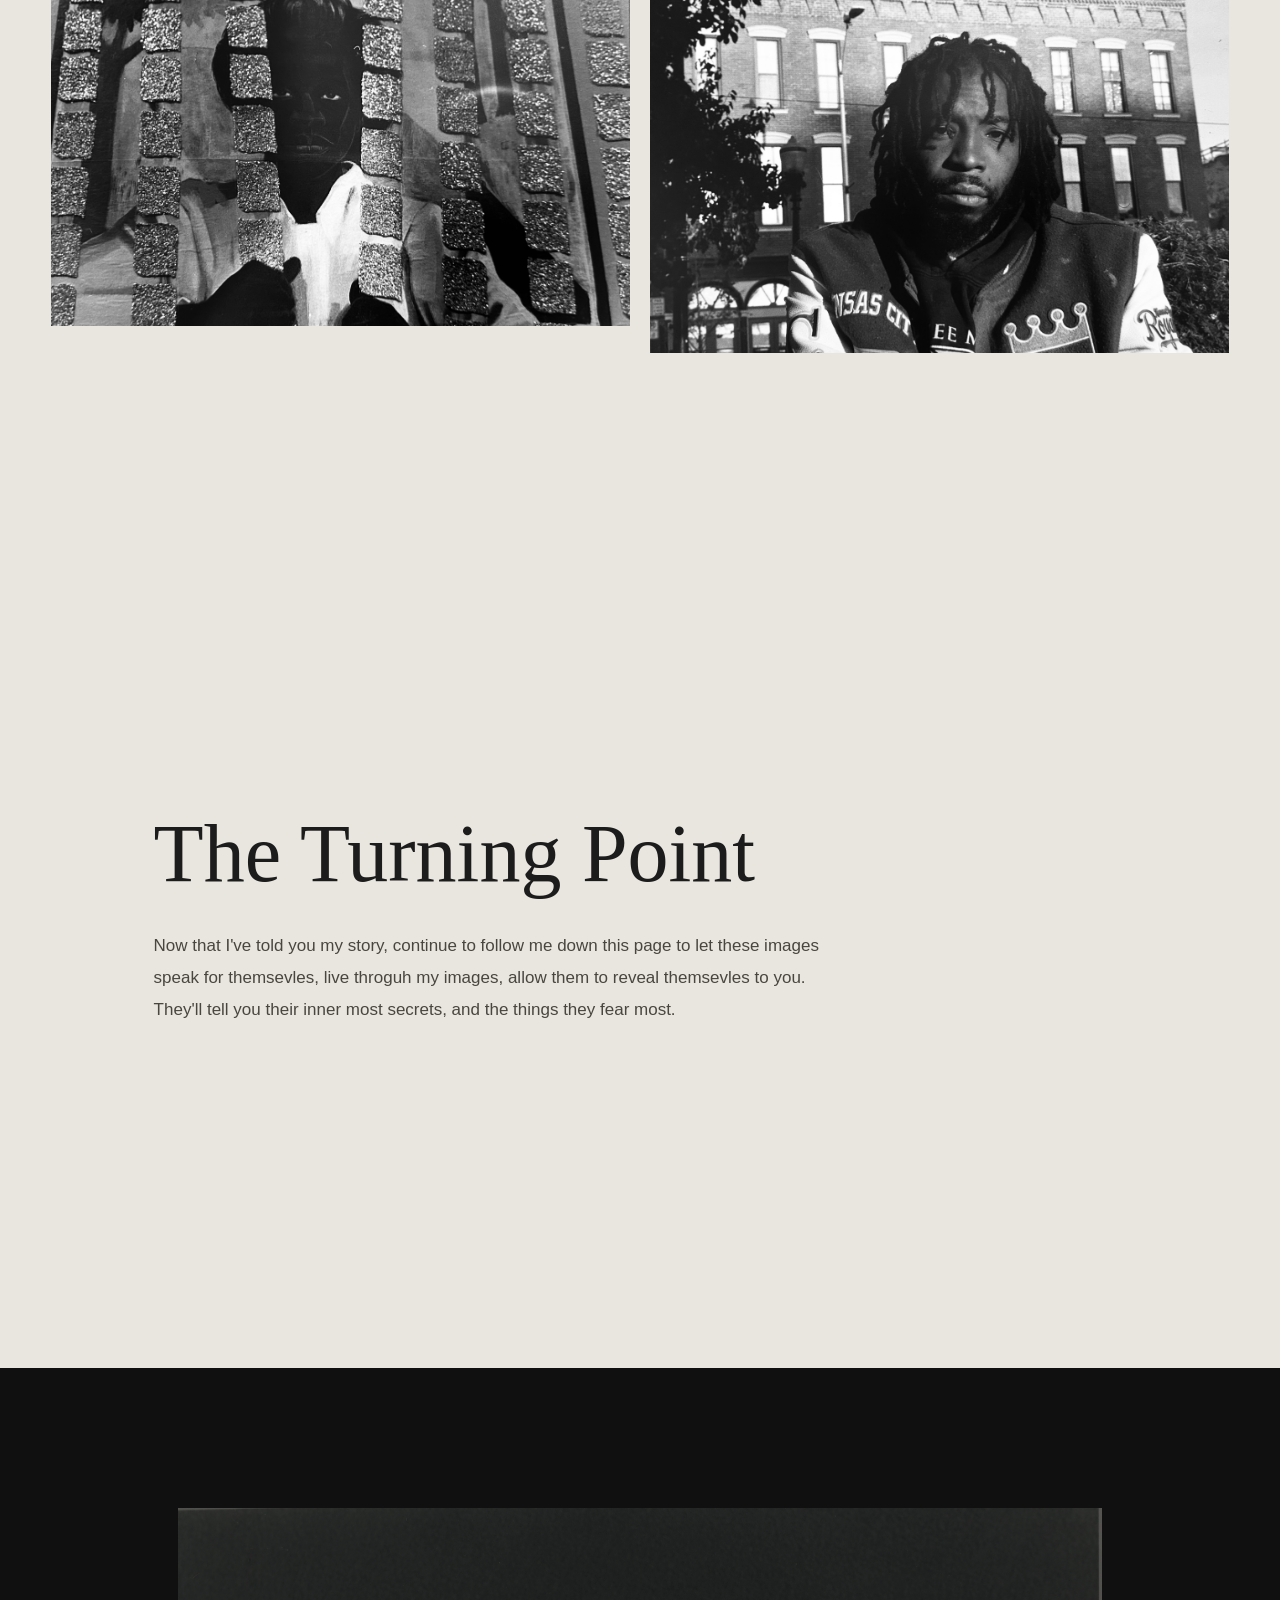
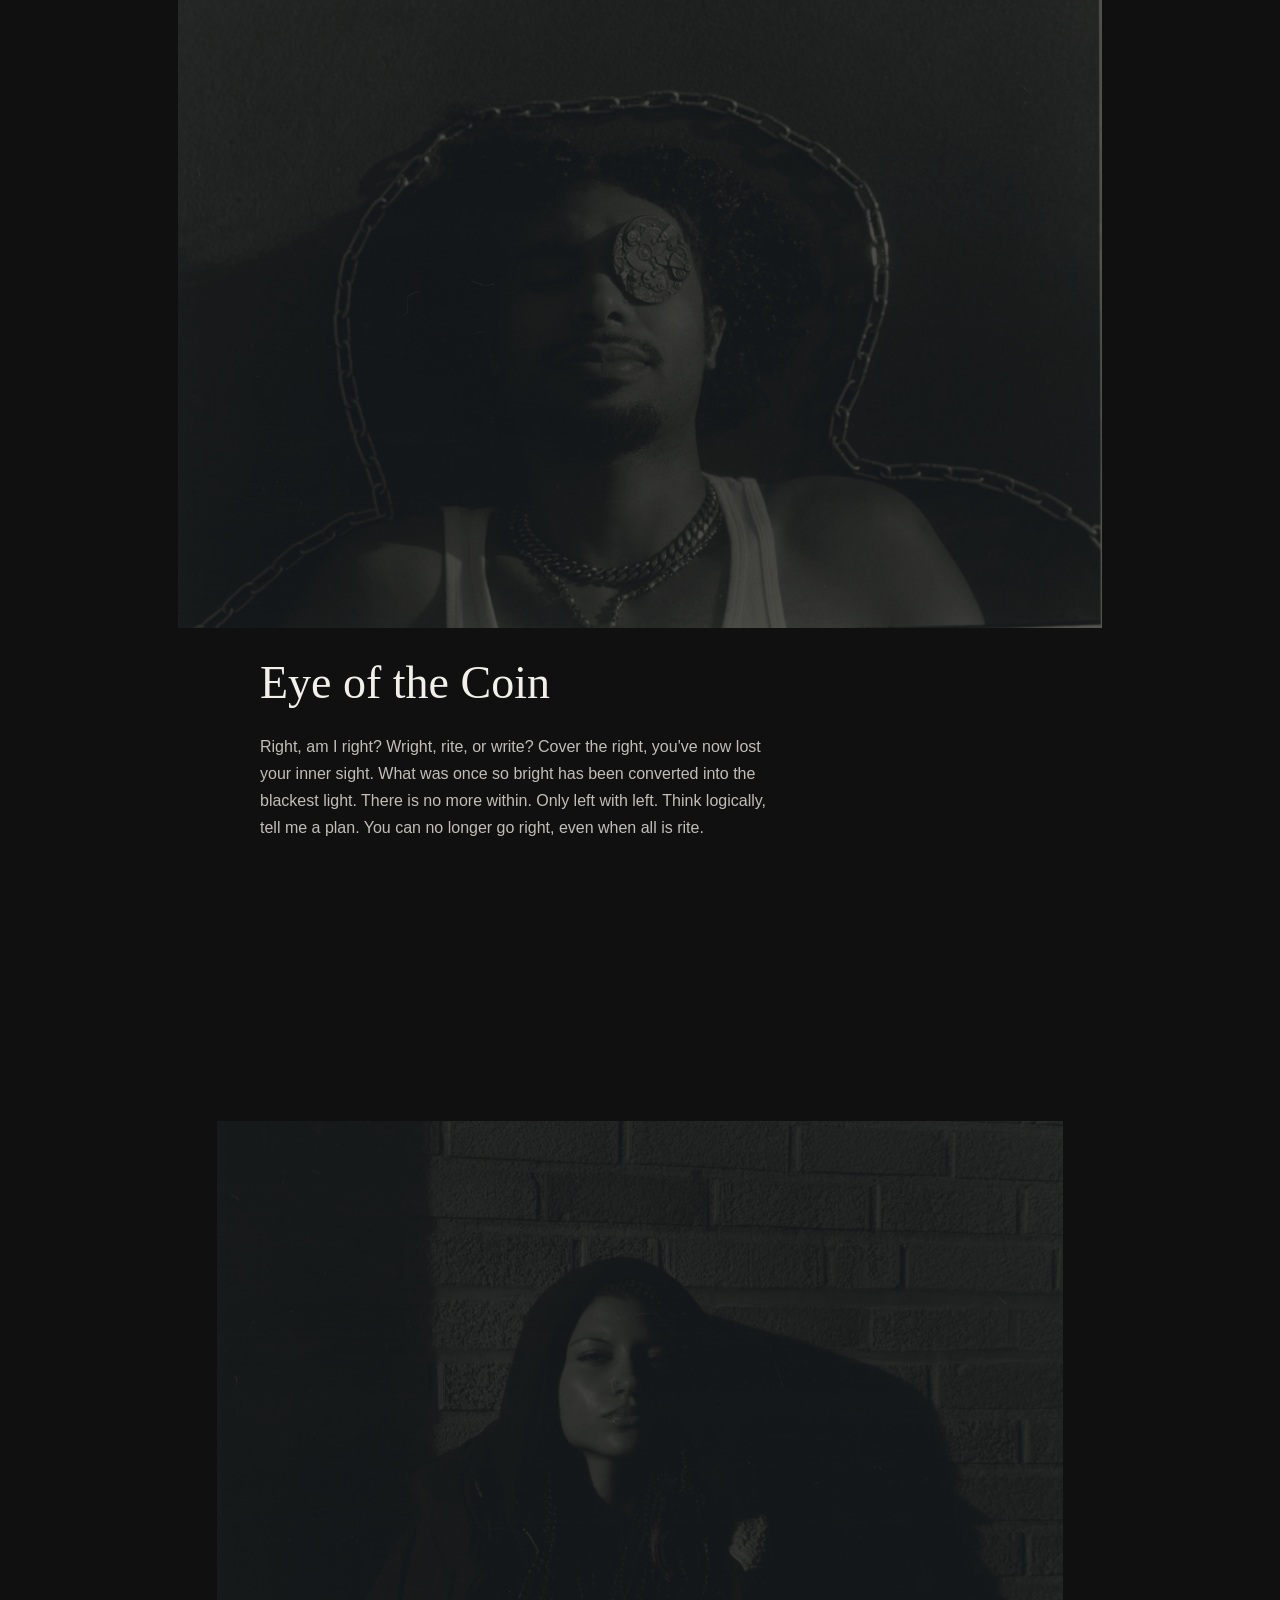
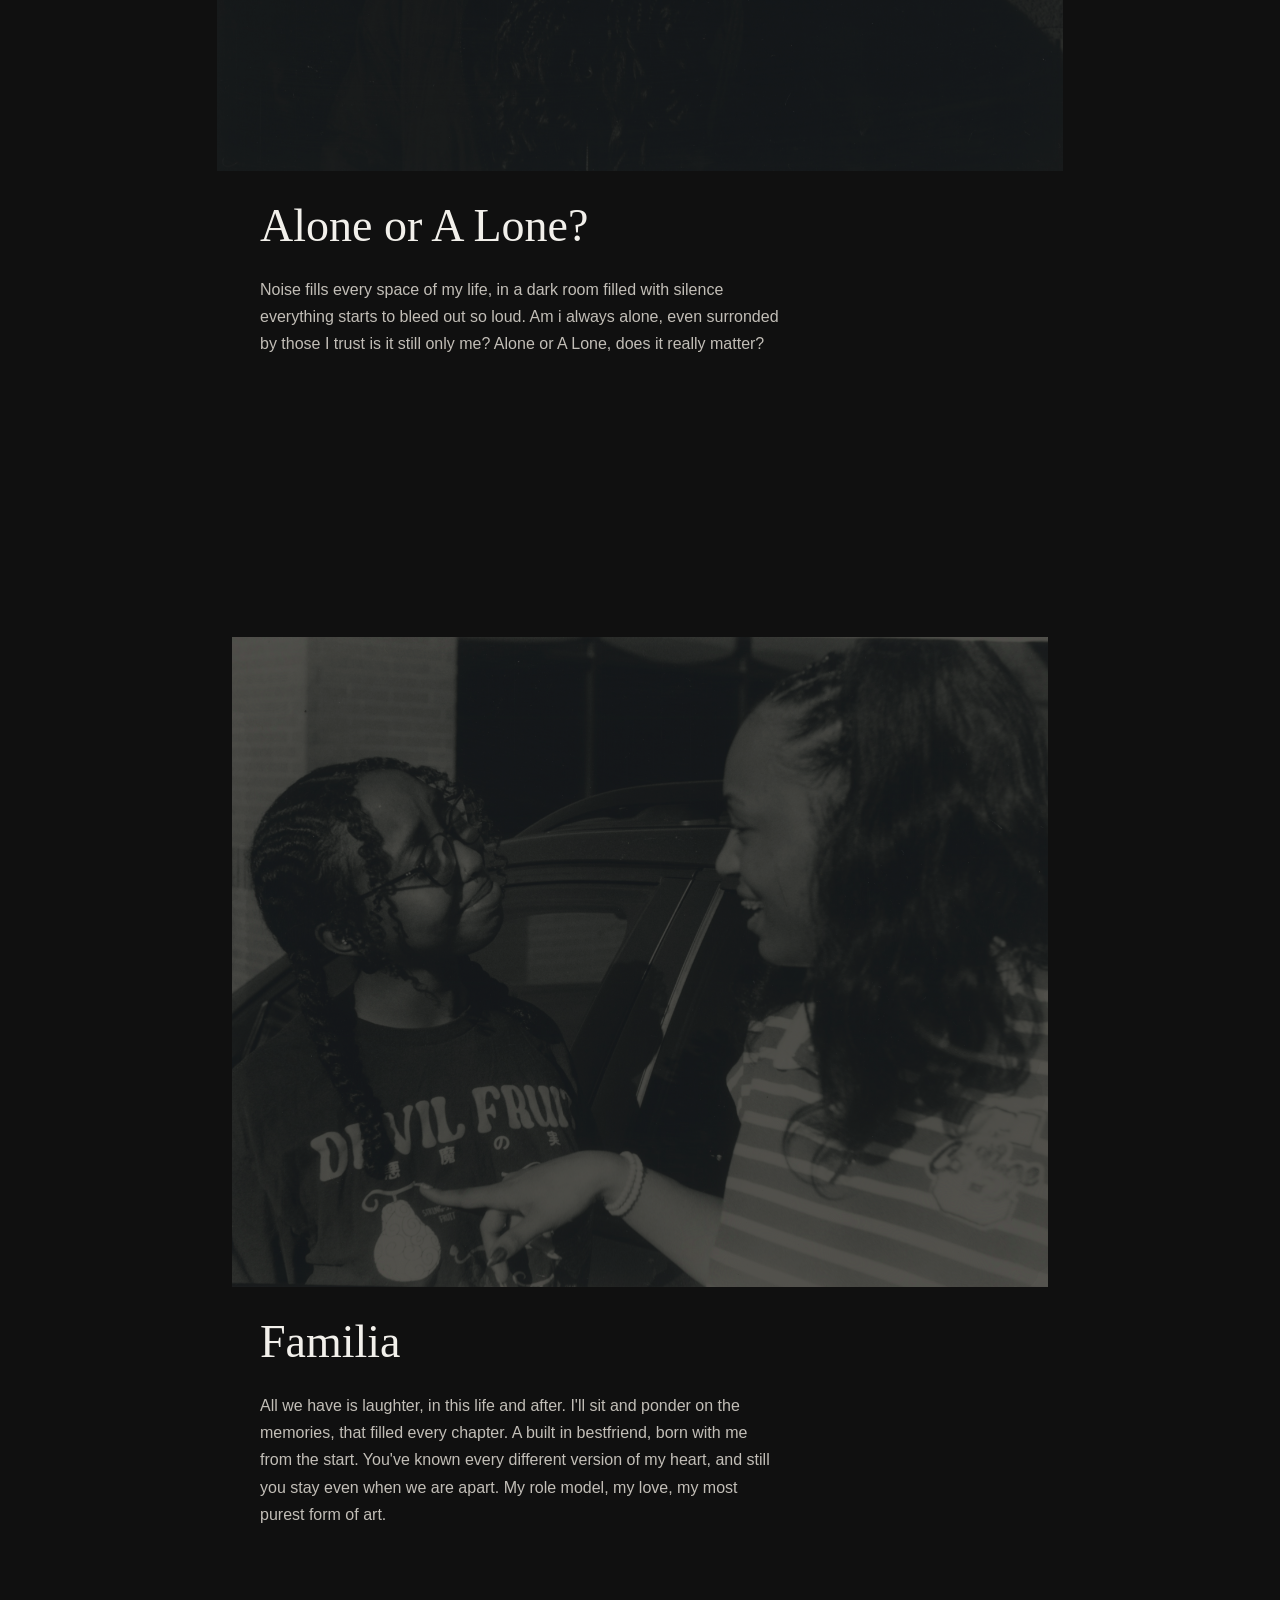
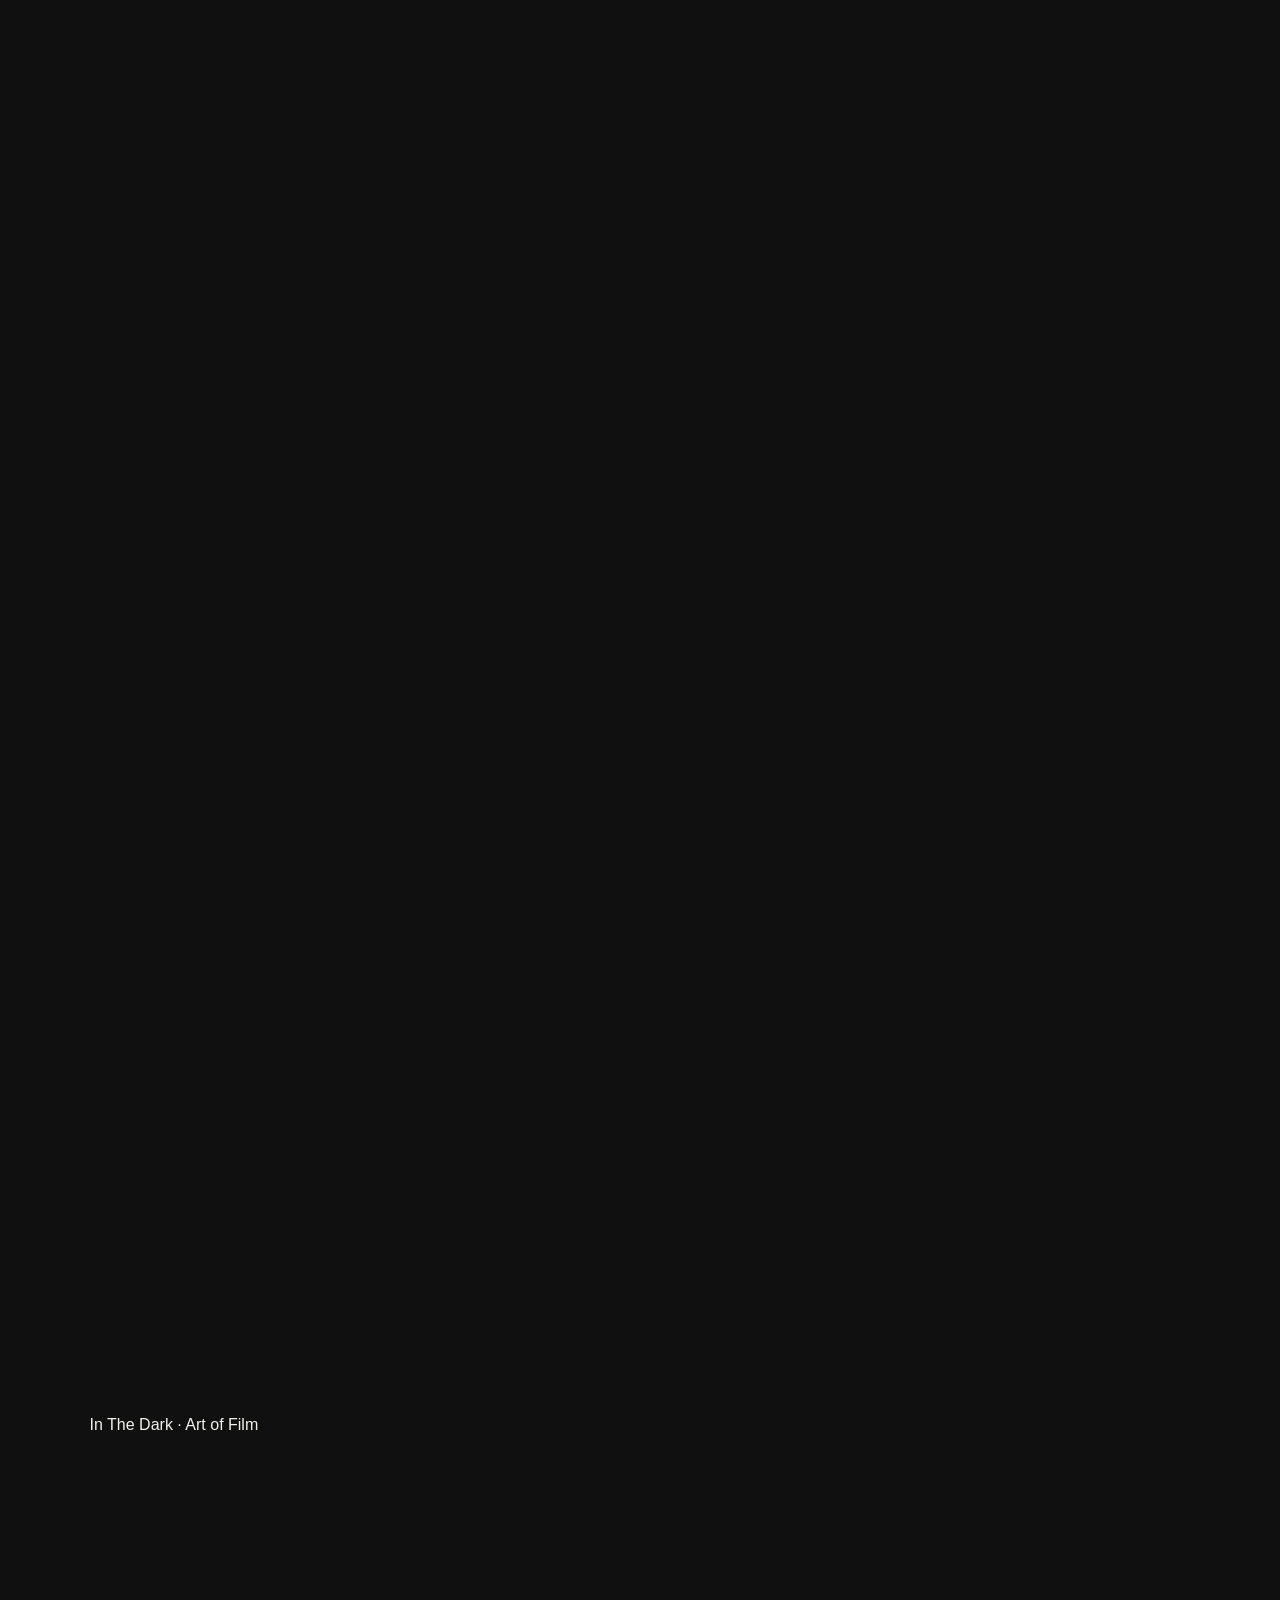
==== commit e4d0daee: "spelliing" ====
--- a/index.html
+++ b/index.html
@@ -109,7 +109,7 @@
     <!-- STORY BREAK 2 -->
     <section class="story-break full-photo reveal">
       <h2>An image is much more than a visual story. </h2>
-      <p> Any image is relaying a message to you, its up to you to determine what that message might be. How deep does your mind really go?</p>
+      <p> All images relay a message to you, its up to you to determine what that message might be. How deep does your mind really go?</p>
     </section>
 
     <!-- PHOTO 8 -->
@@ -117,7 +117,7 @@
       <img src="images/Photo_8.png" alt="Photograph eight">
       <div class="caption">
         <h2>Angles, take an image and creates a visual story.</h2>
-         <p> Knowing how to capture an image from a different angle addsa. differnt perspective to a regularlar image.</p>
+         <p> Knowing how to capture an image from a different angle adds a differnt perspective to a regularlar image.</p>
         <h5>Image Title: On The Run | This image was taken from an squatting poistion with my camera angled upwards. I wanted to capture an image that distorts reality which I feel like i captured.</h5>
       </div>
     </section>
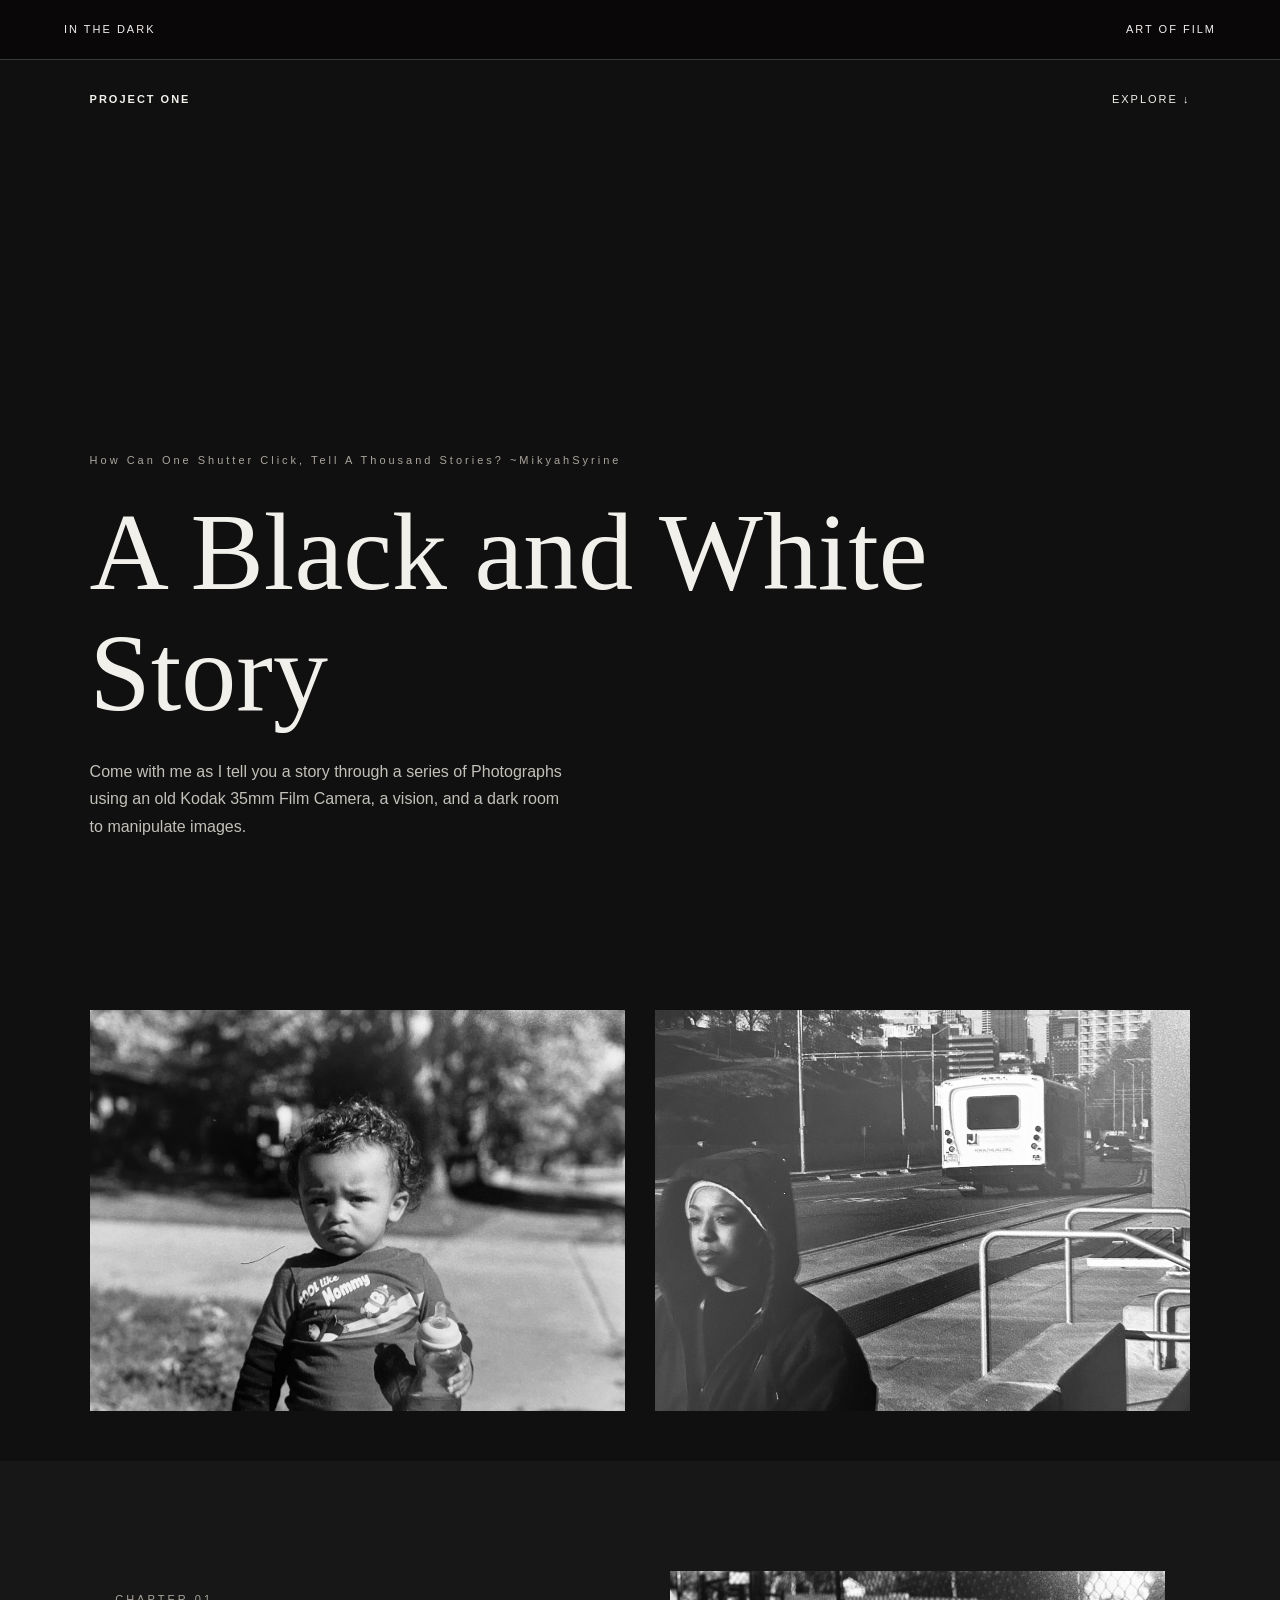
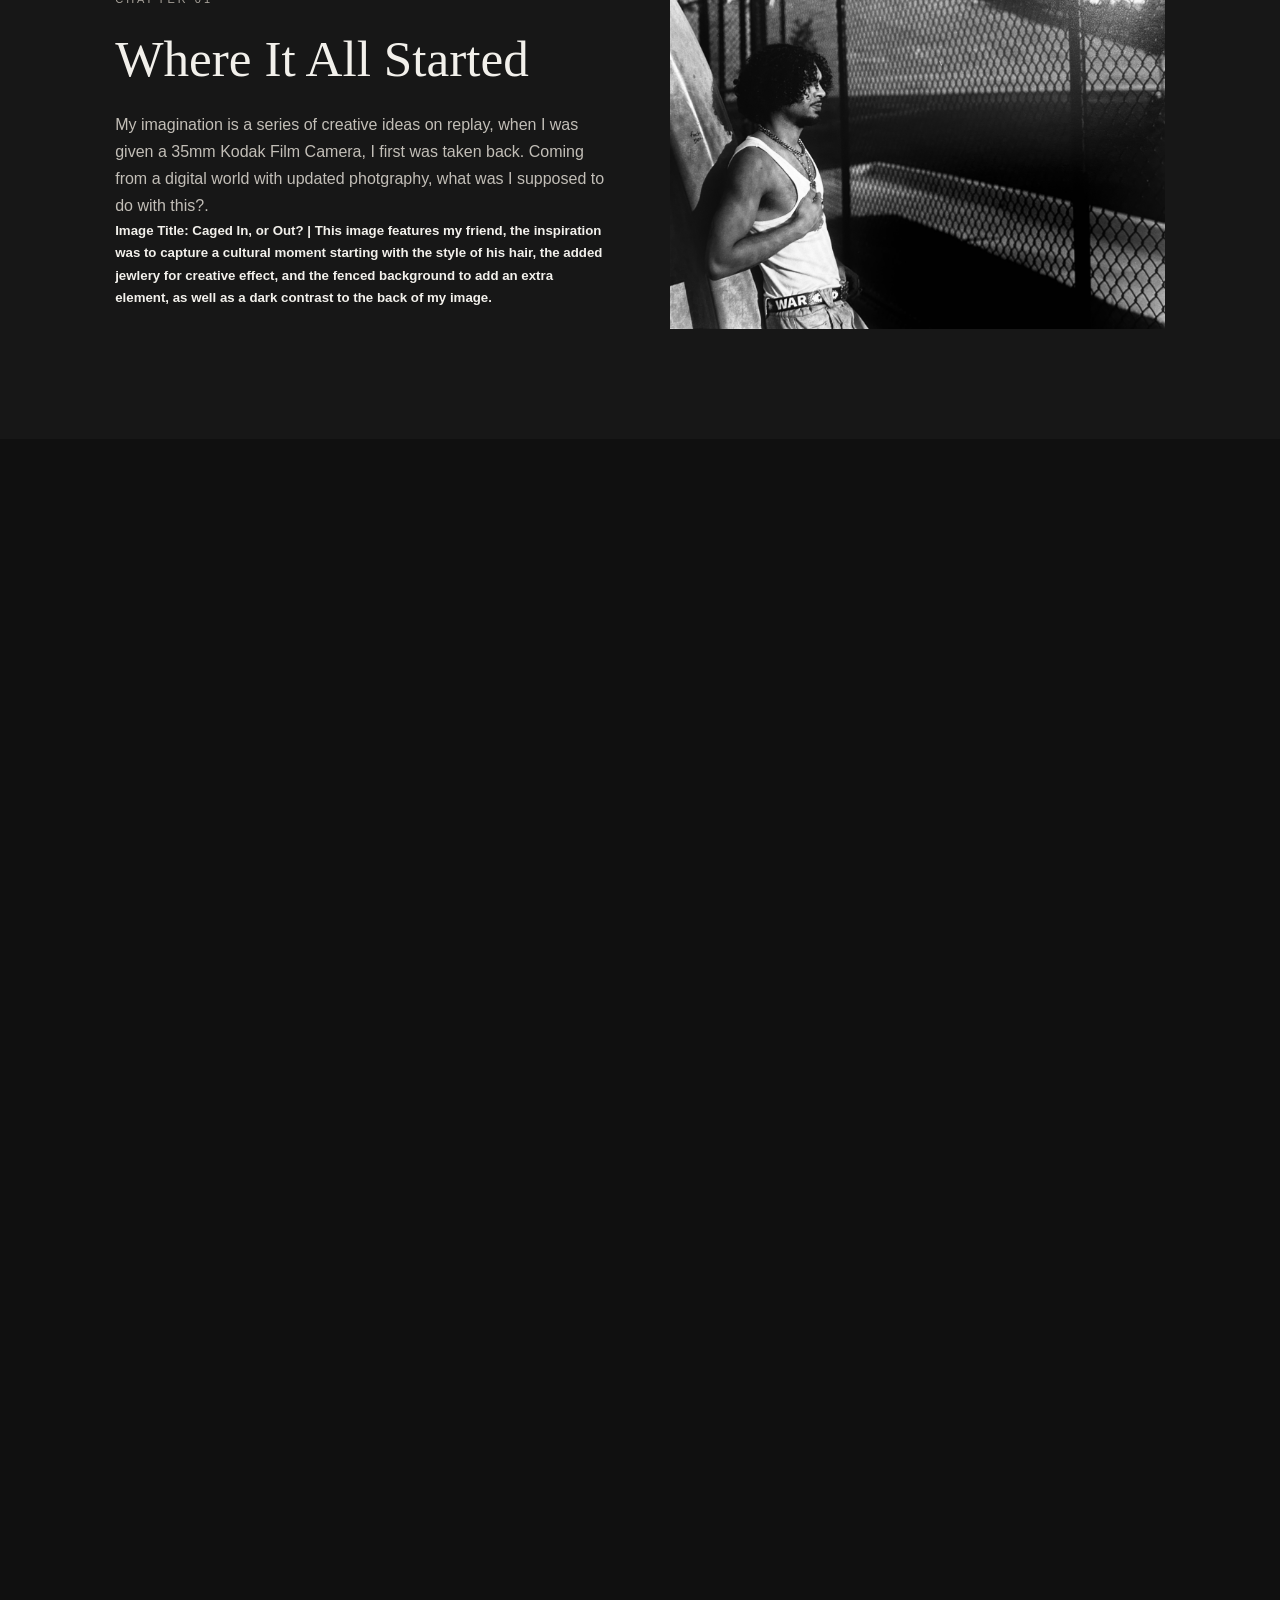
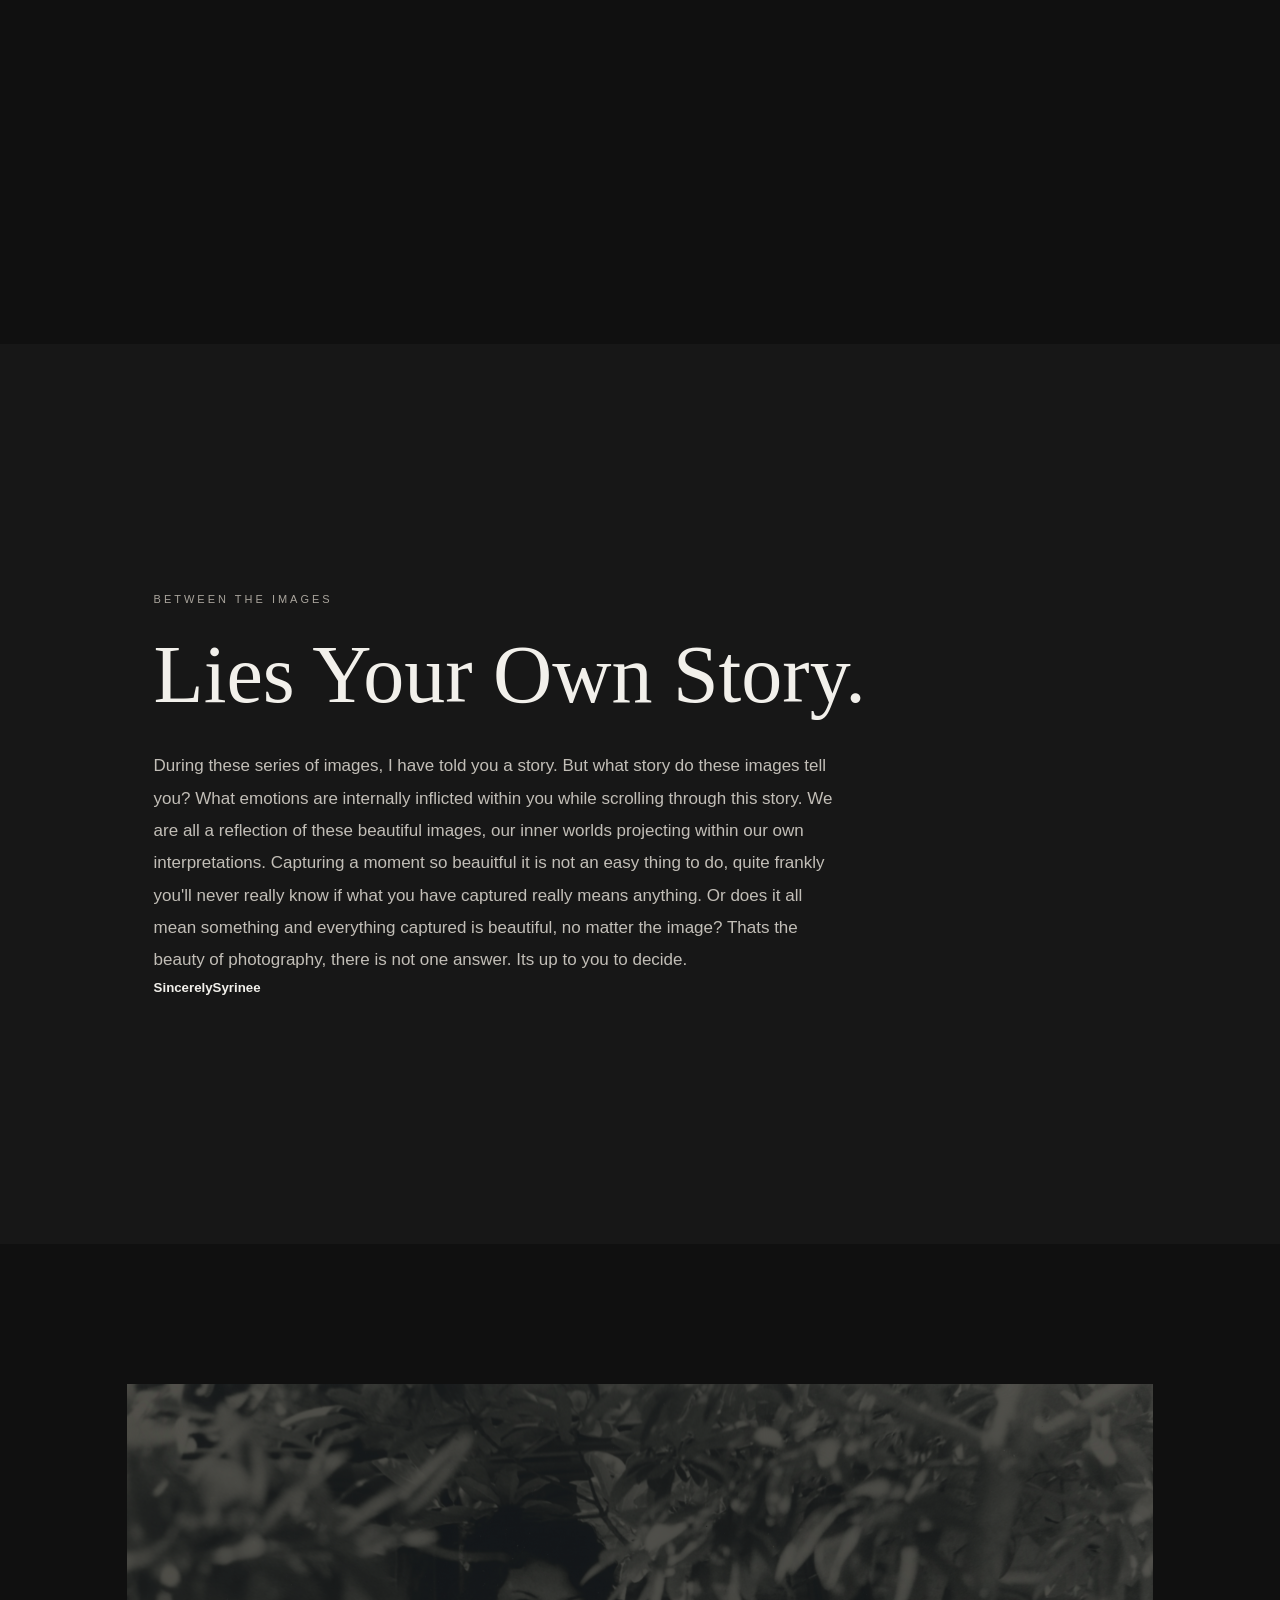
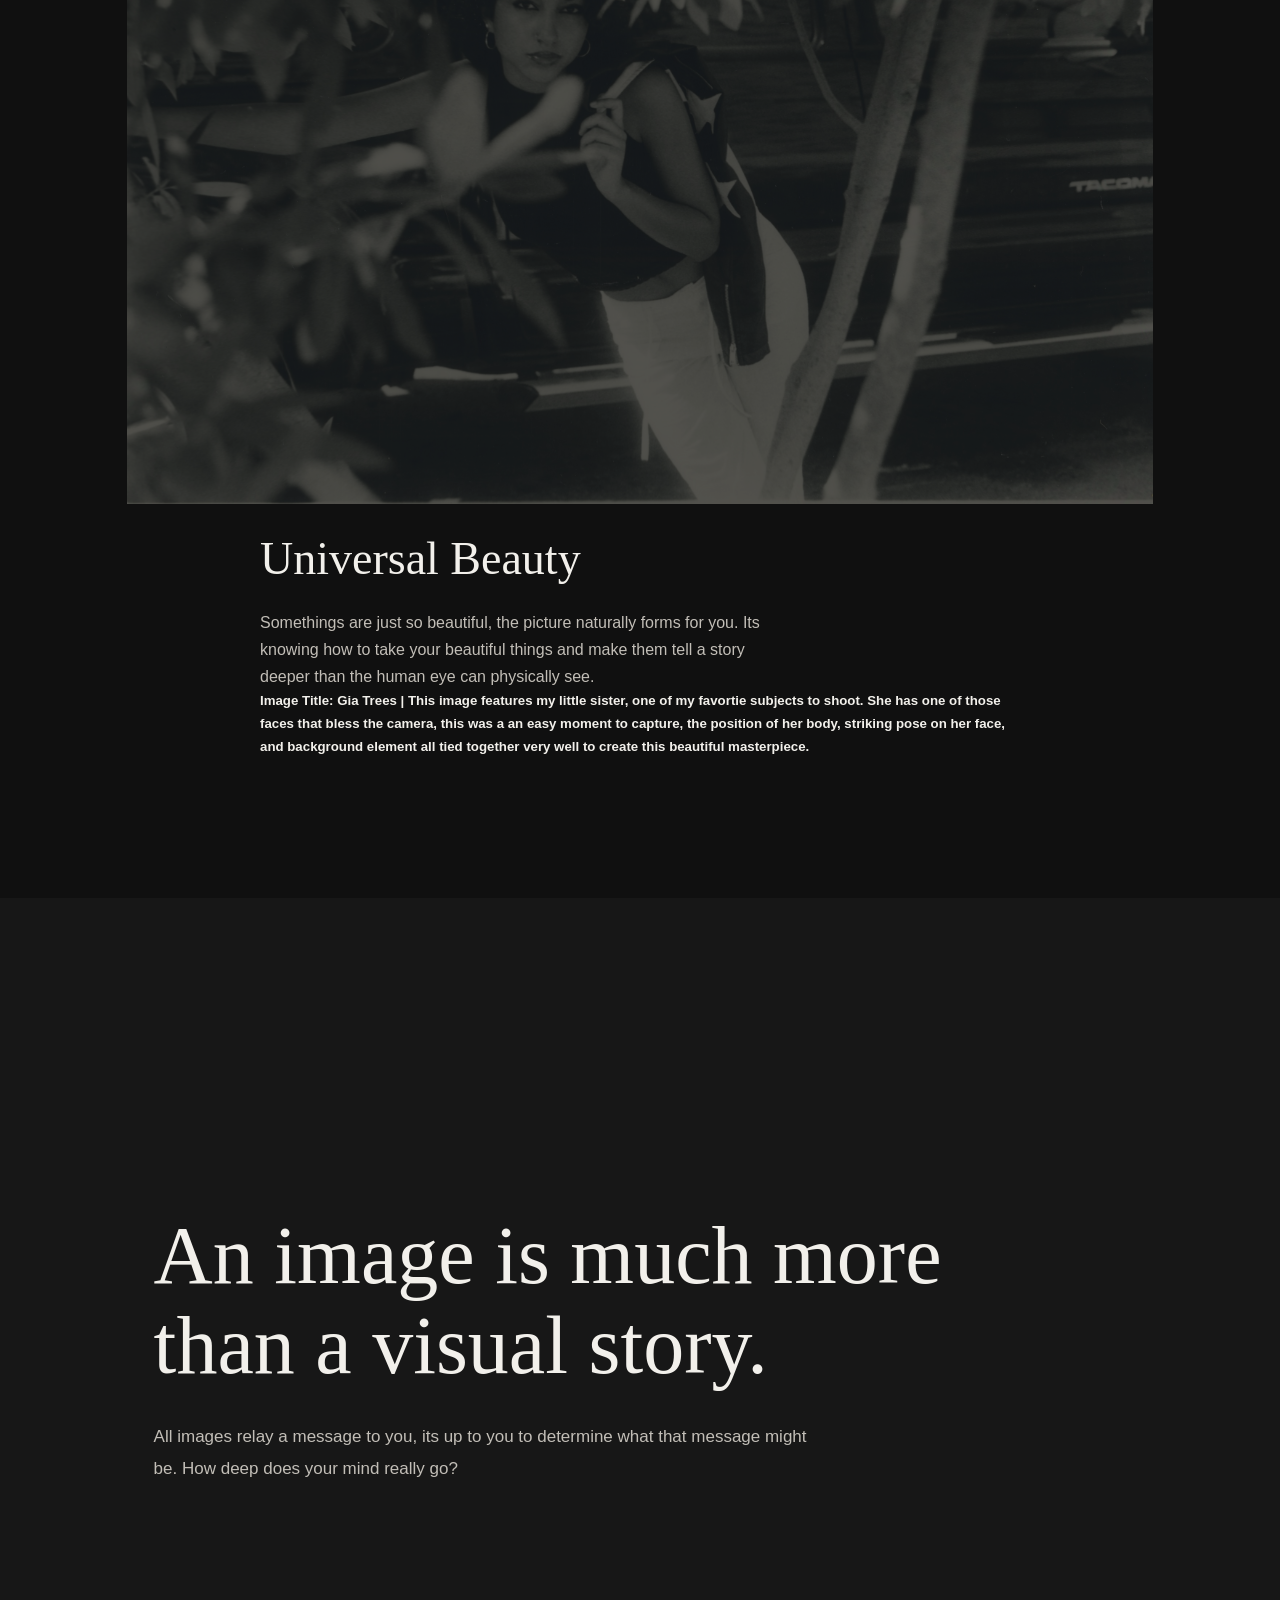
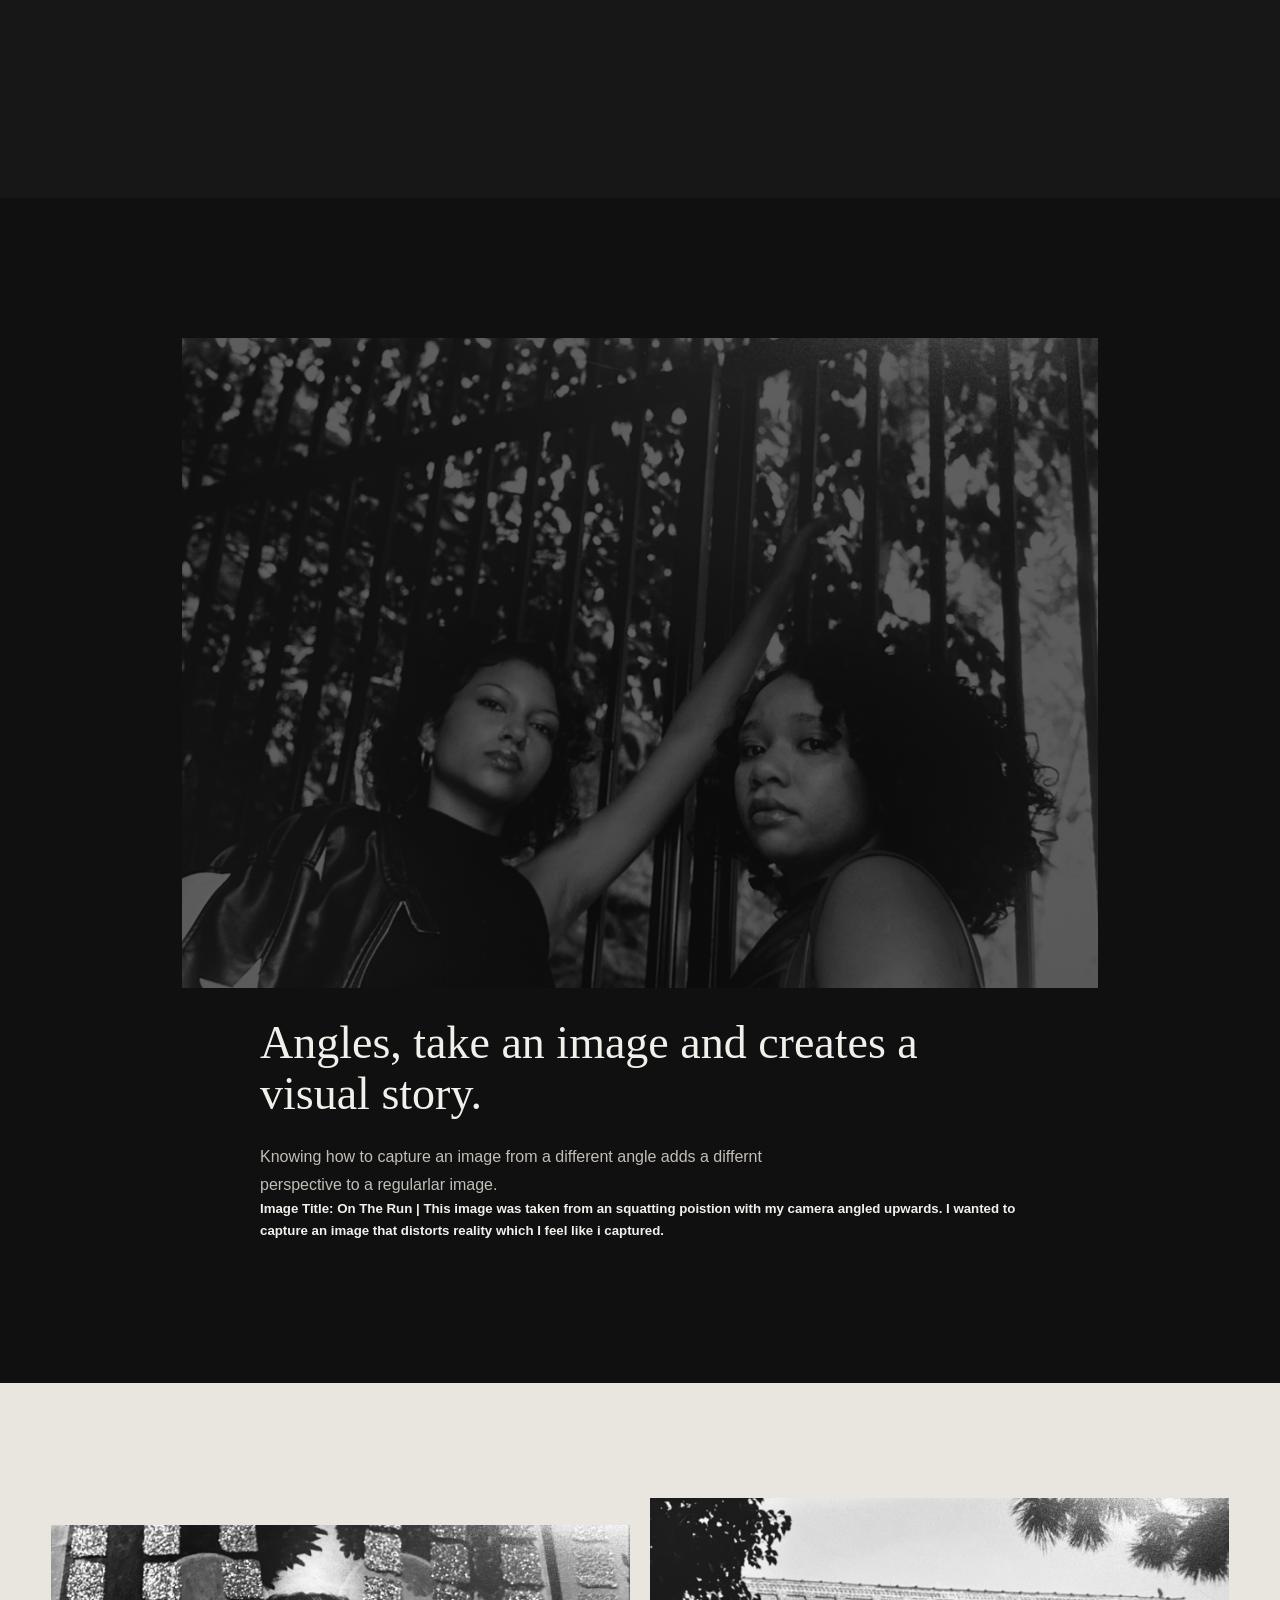
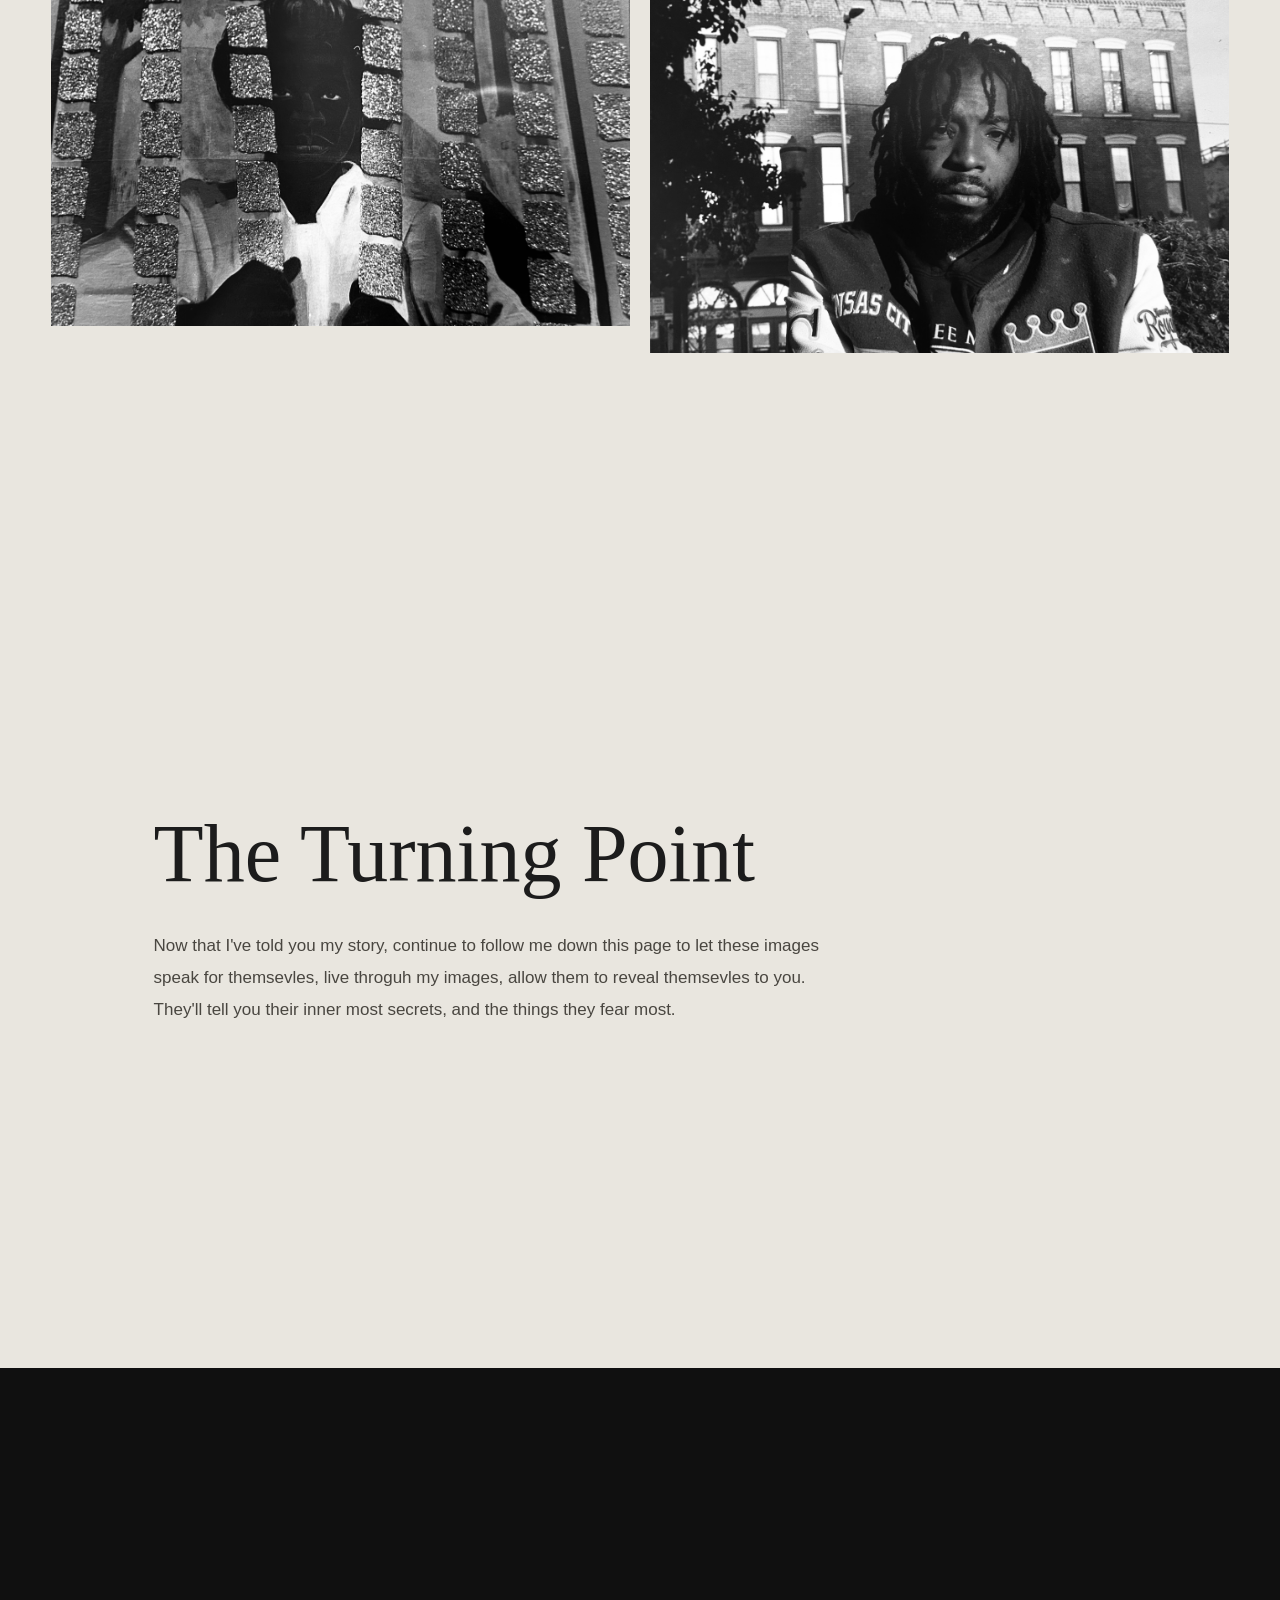
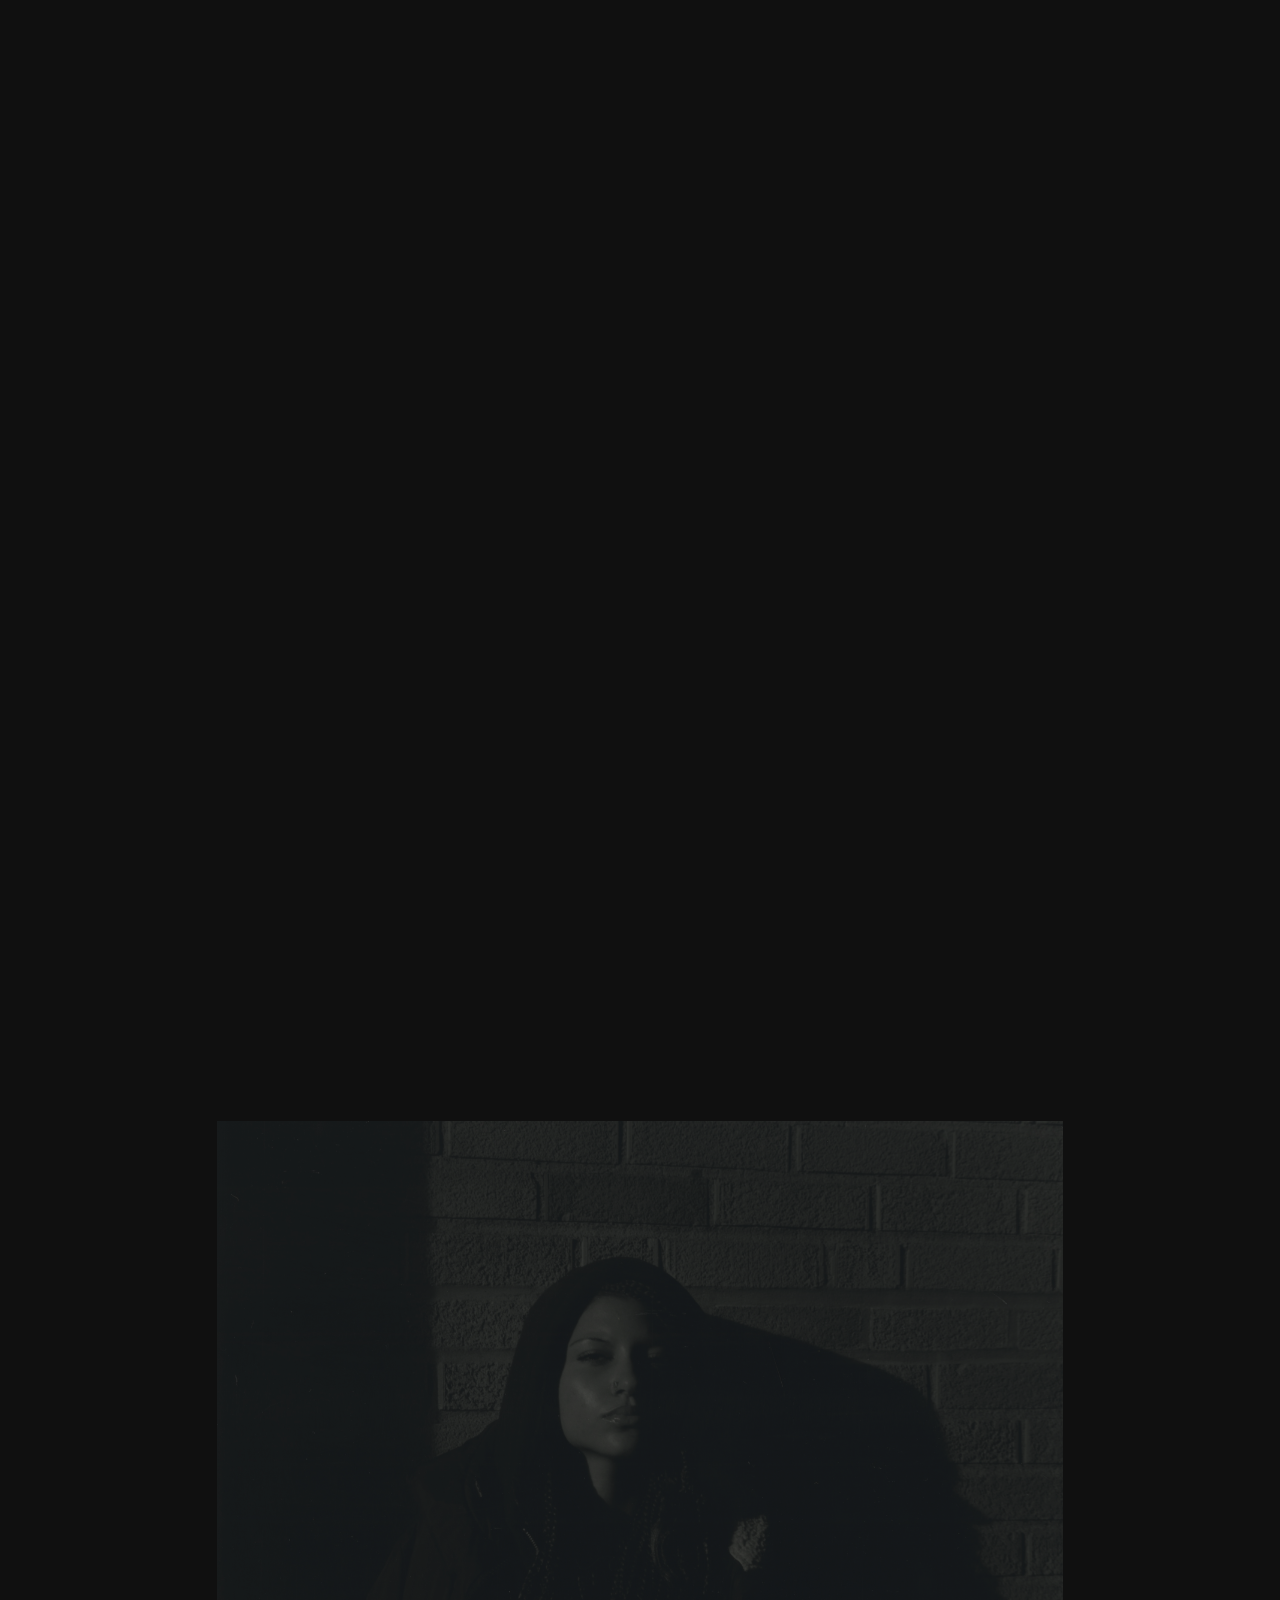
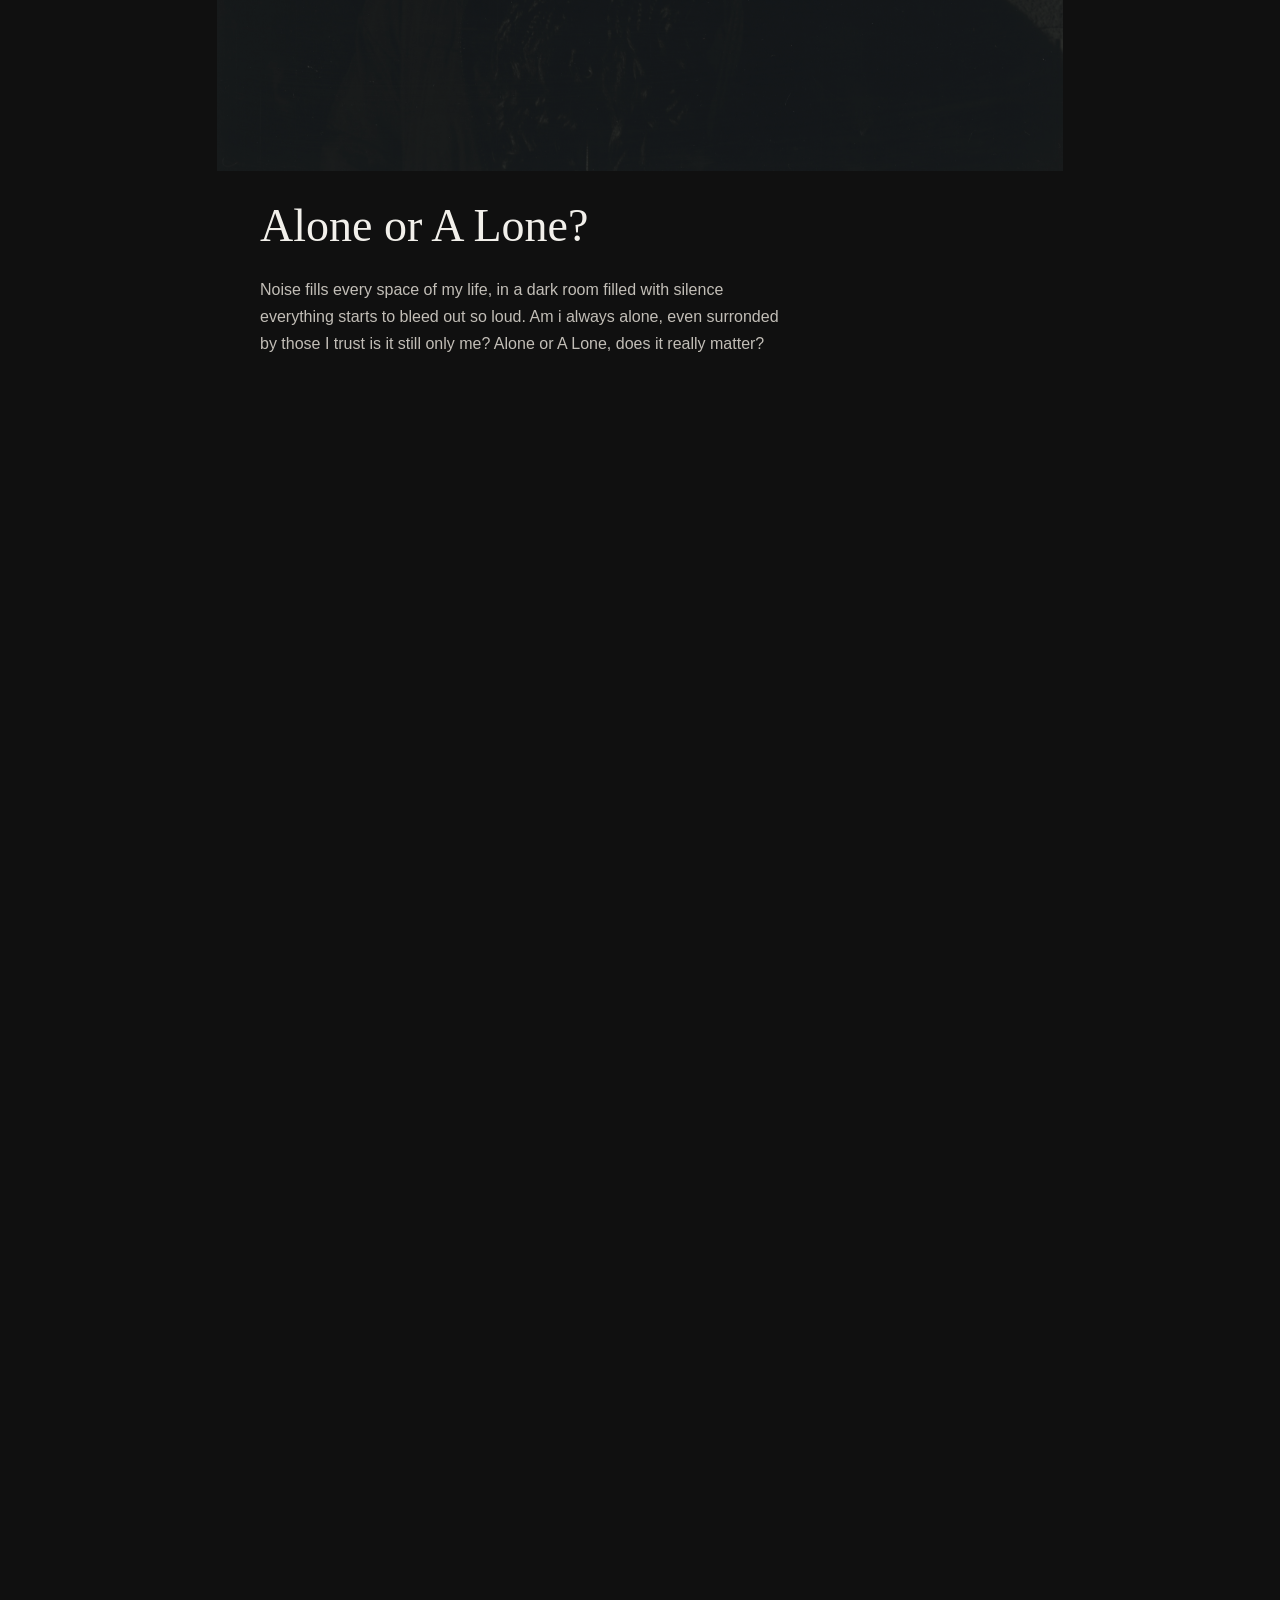
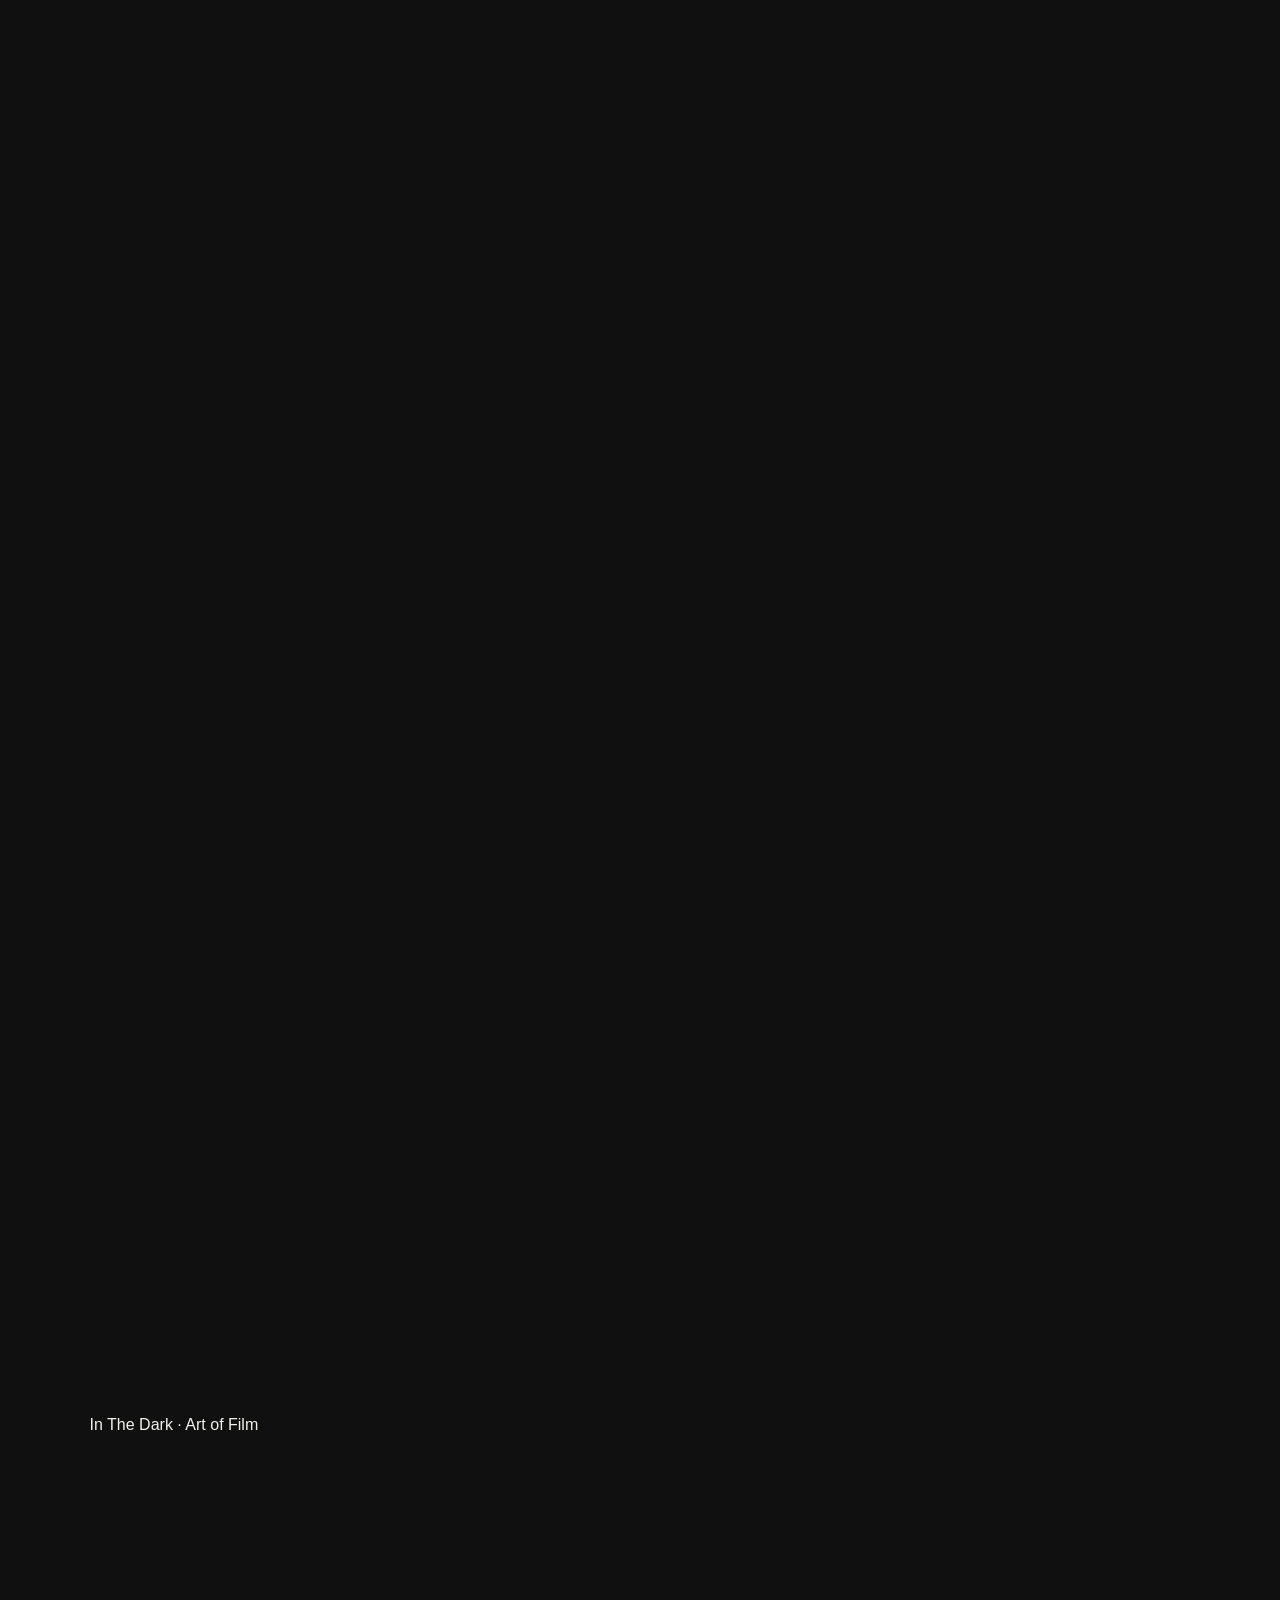
==== commit a34dabbc: "k" ====
--- a/index.html
+++ b/index.html
@@ -28,7 +28,7 @@
     </nav>
 
     <div class="hero-content reveal">
-      <p class="eyebrow">How Can One Shutter Click, Tell A Thousand Stories? ~ Mikyah MikyahSyrine</p>
+      <p class="eyebrow">How Can One Shutter Click, Tell A Thousand Stories? ~MikyahSyrine</p>
       <h1>A Black and White Story</h1>
       <p class="intro">Come with me as I tell you a story through a series of Photographs using an old Kodak 35mm Film Camera, a vision, and a dark room to manipulate images.</p>
     </div>
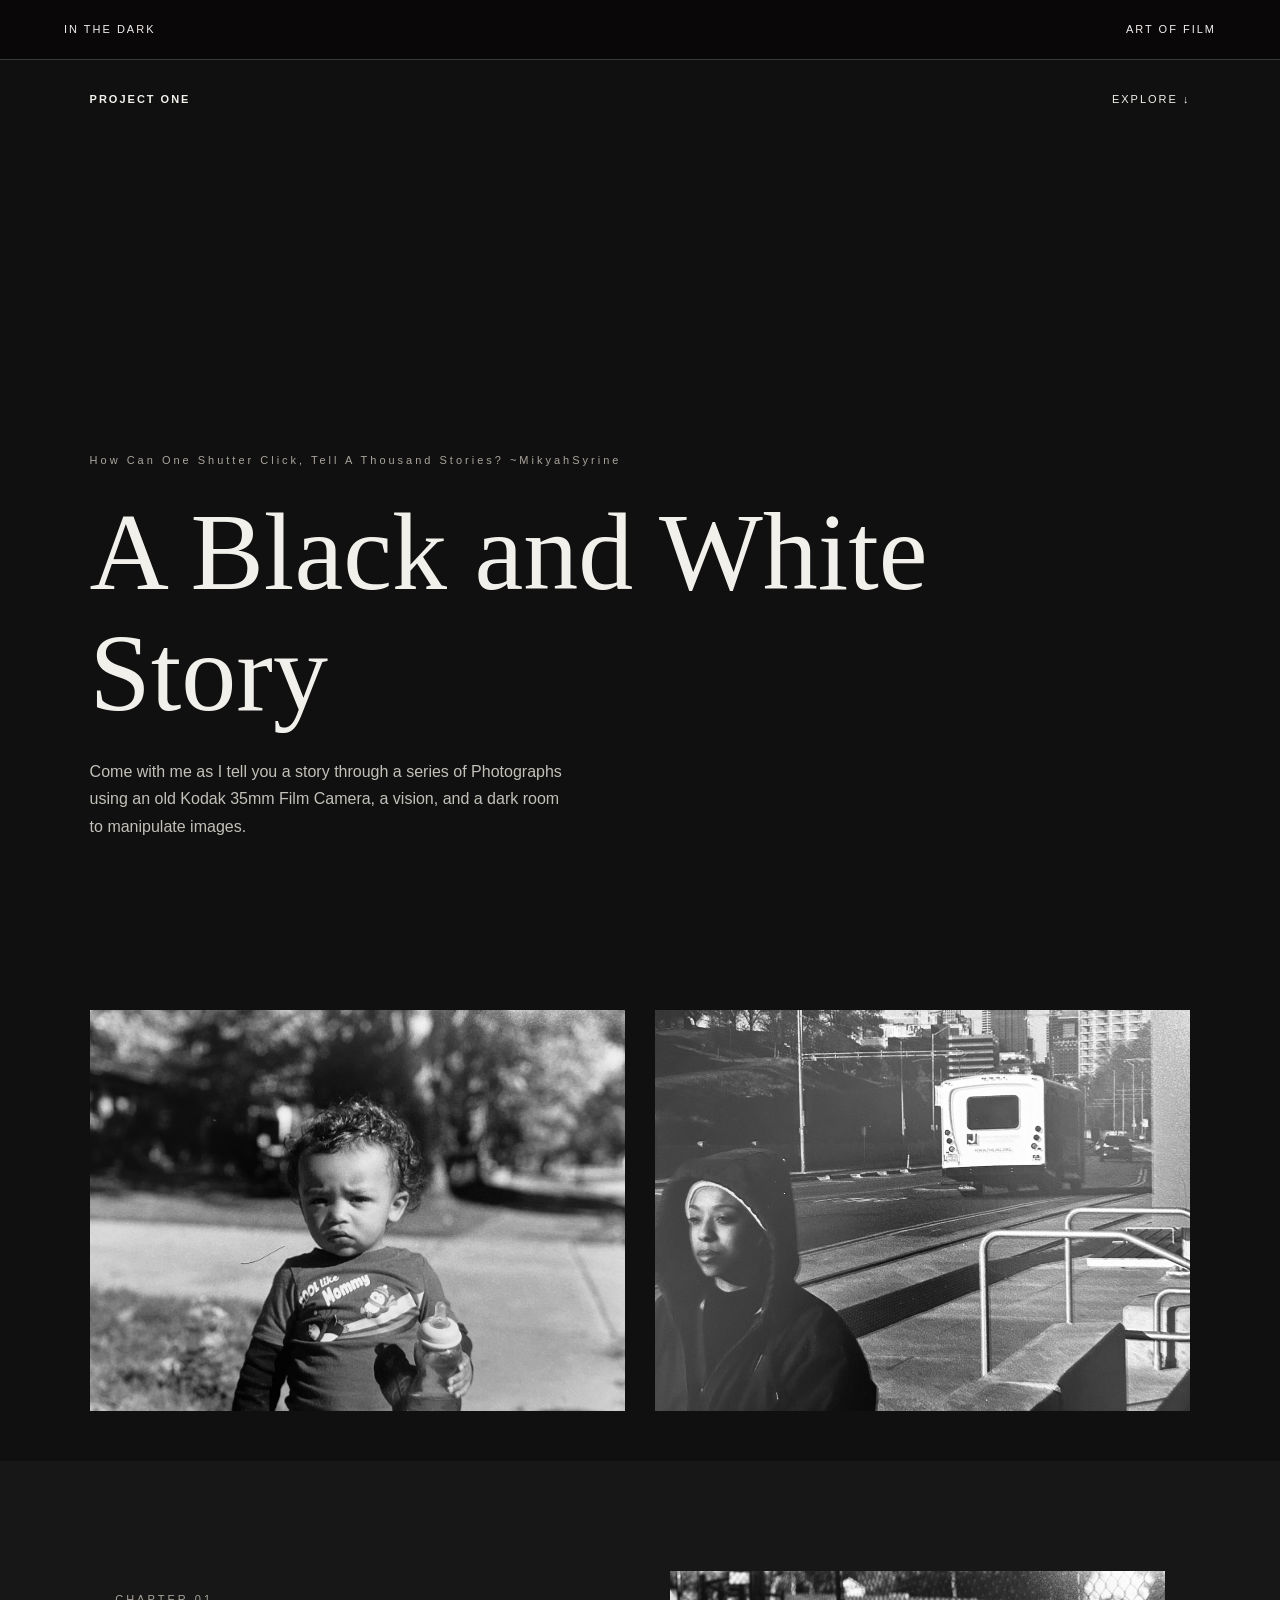
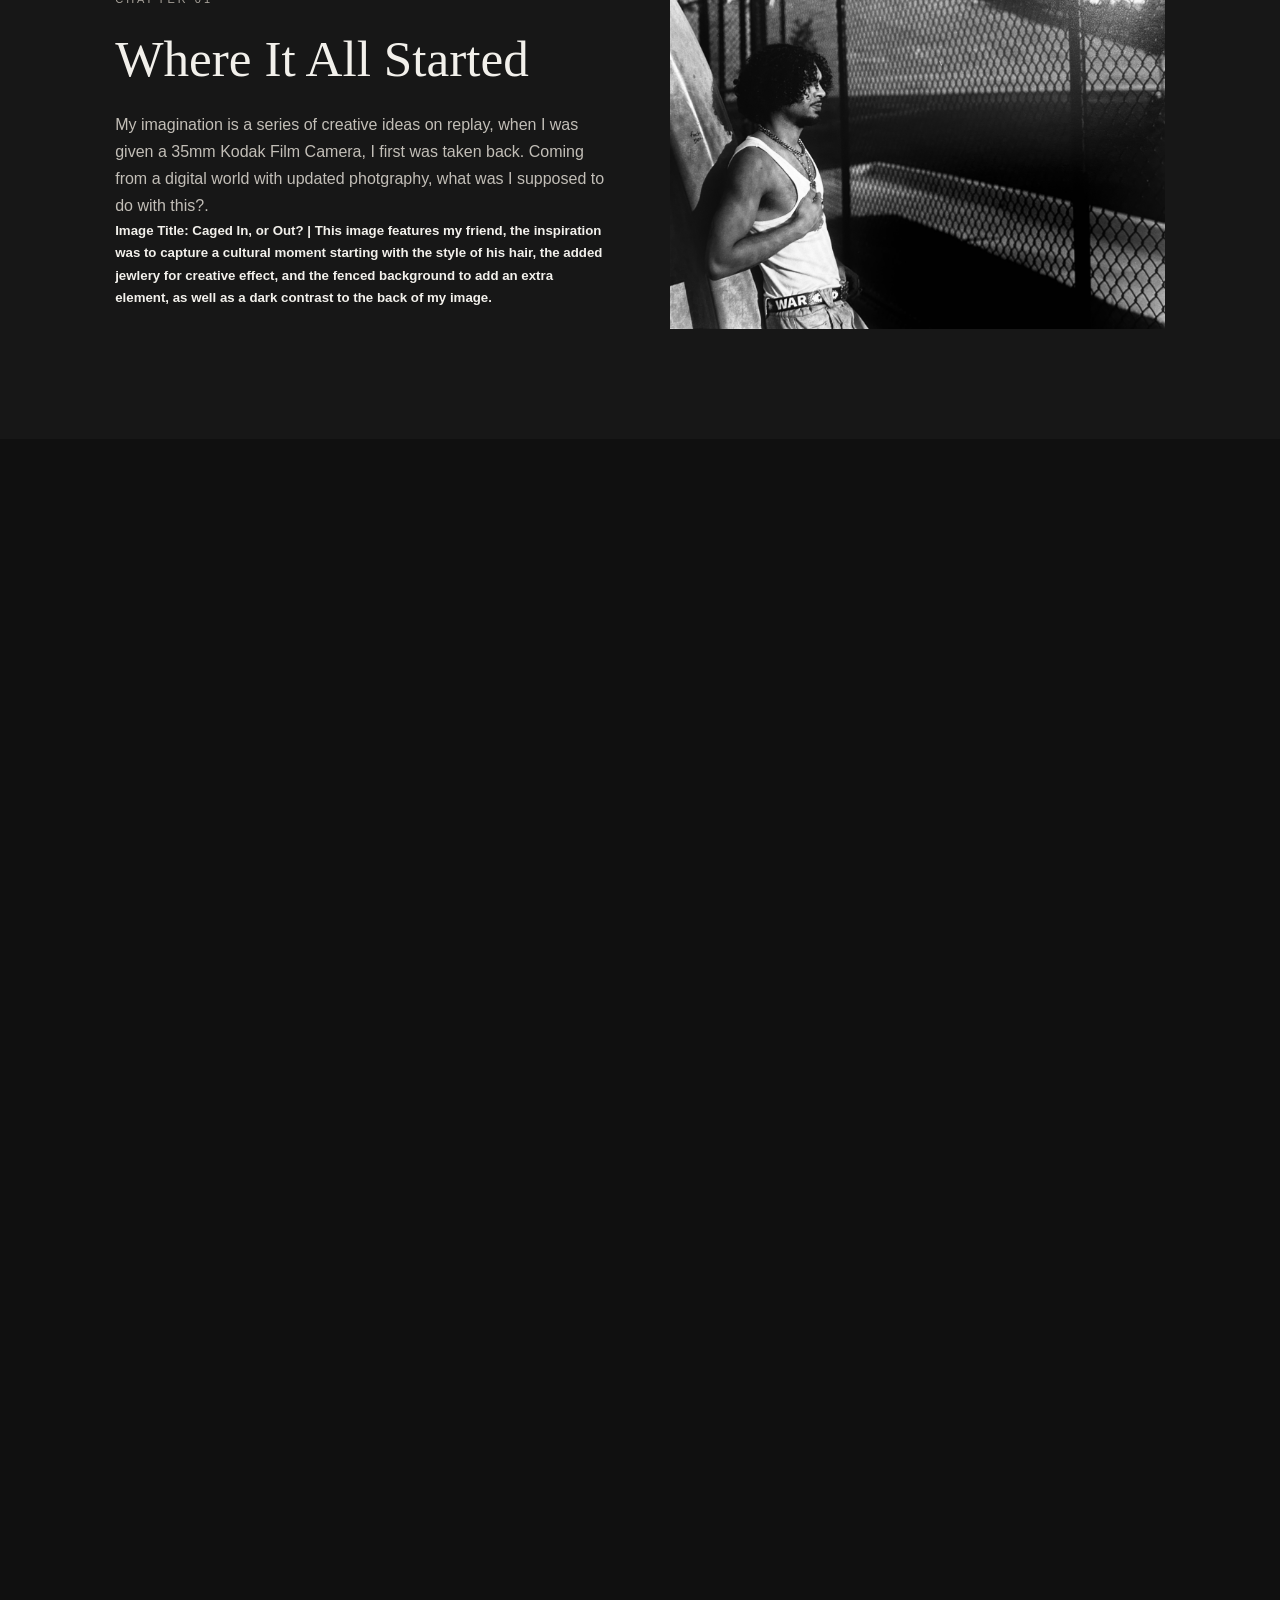
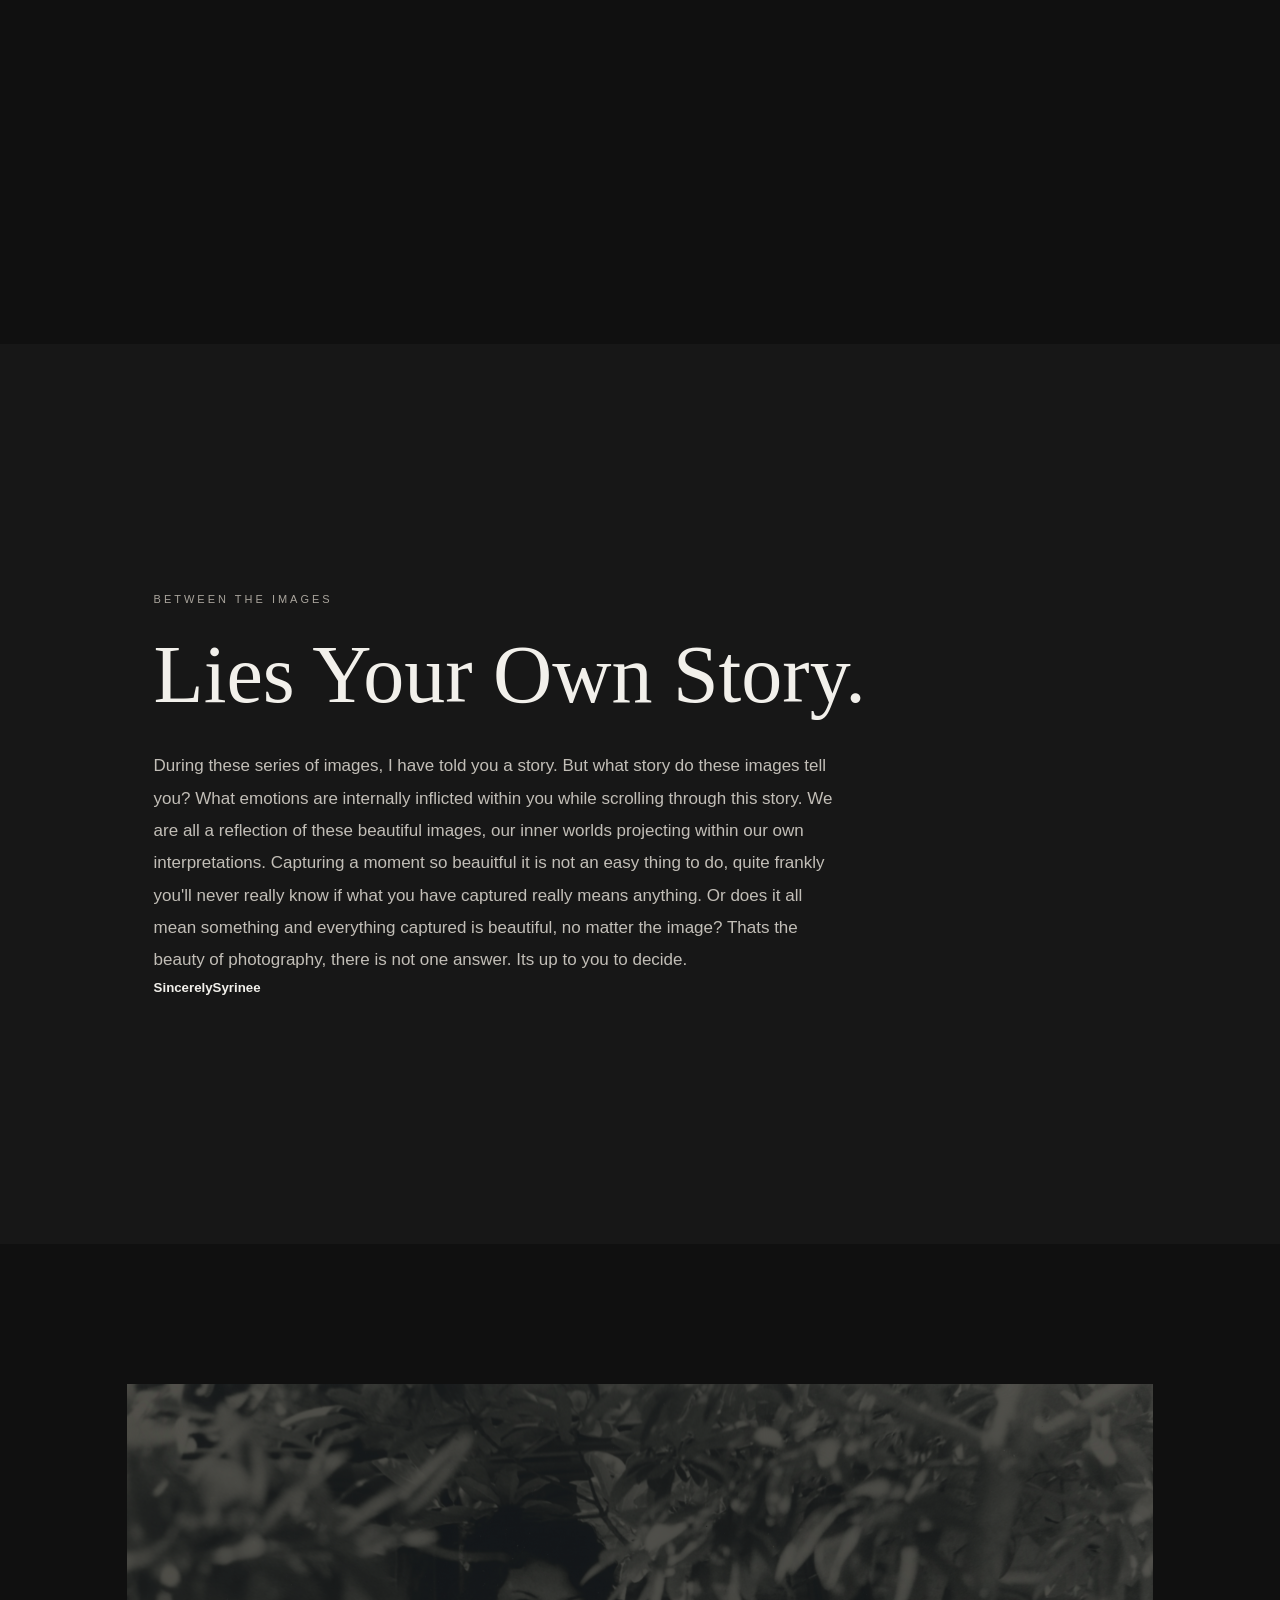
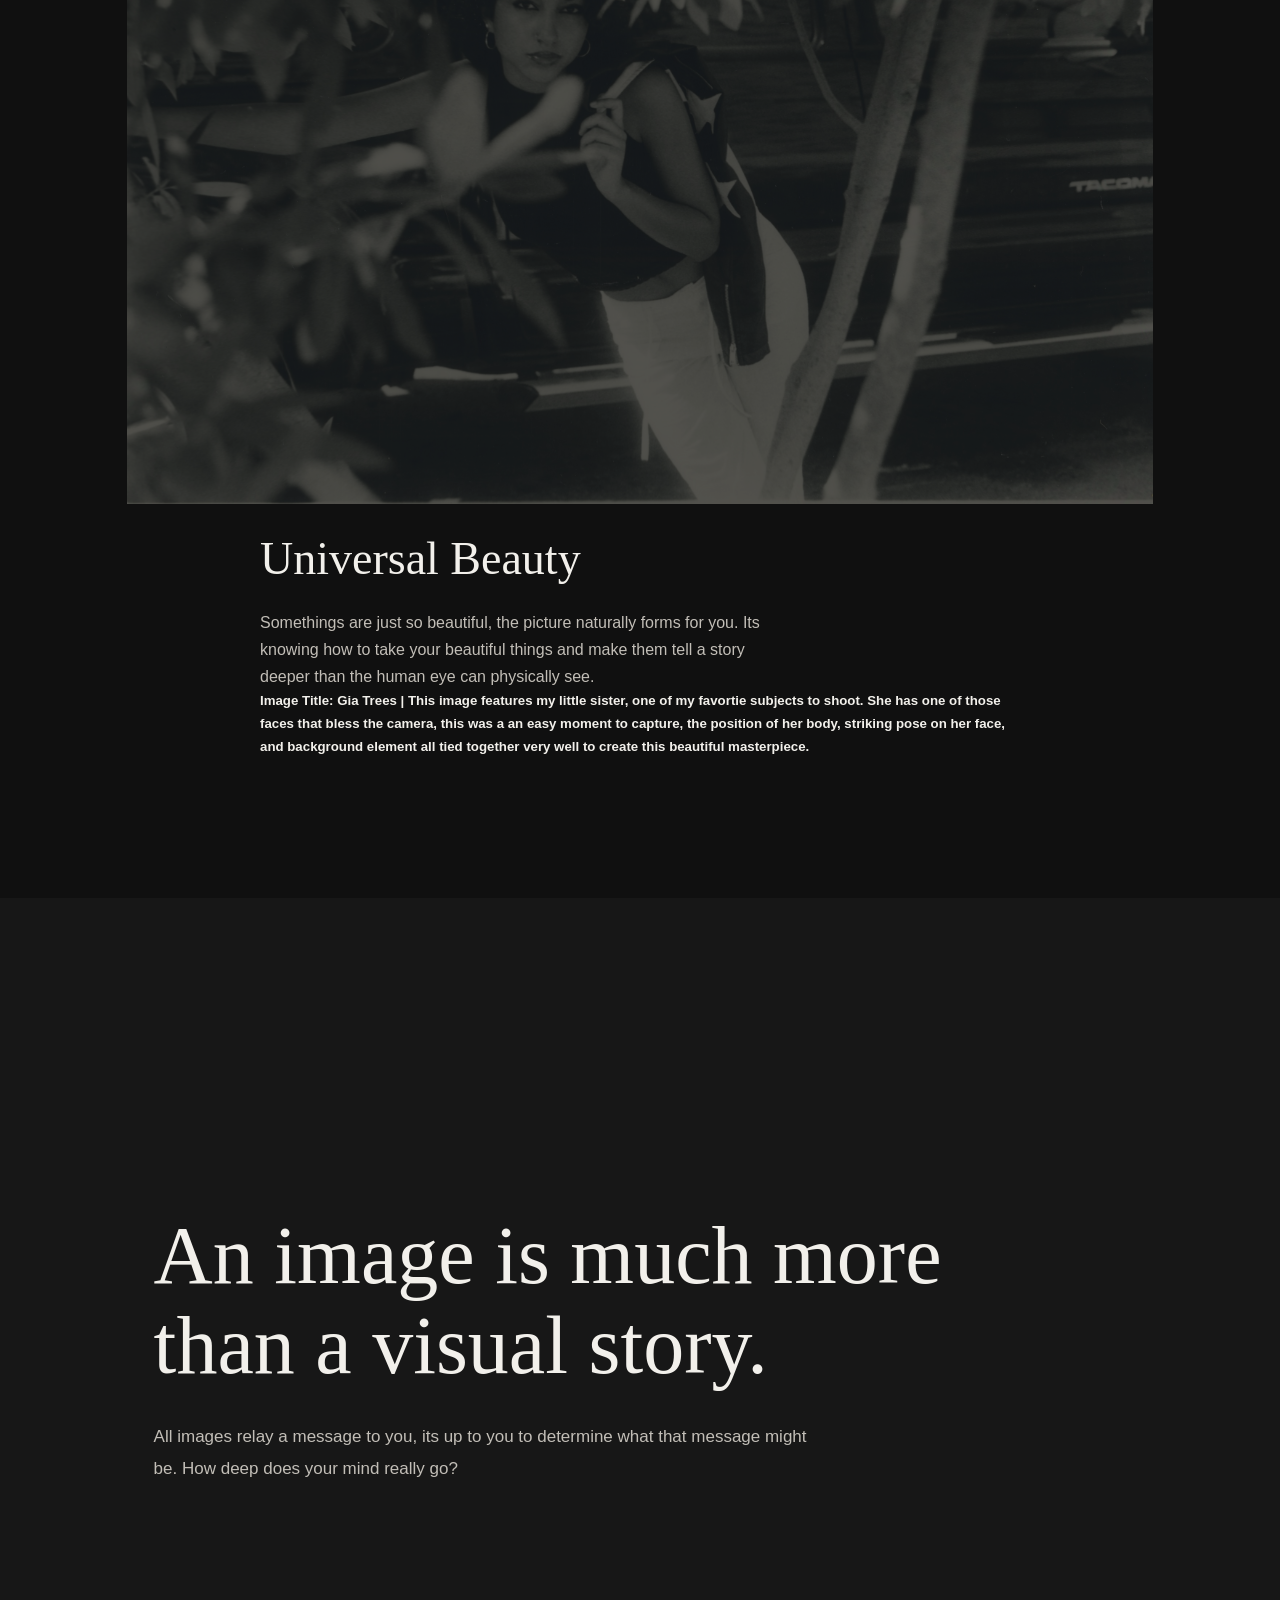
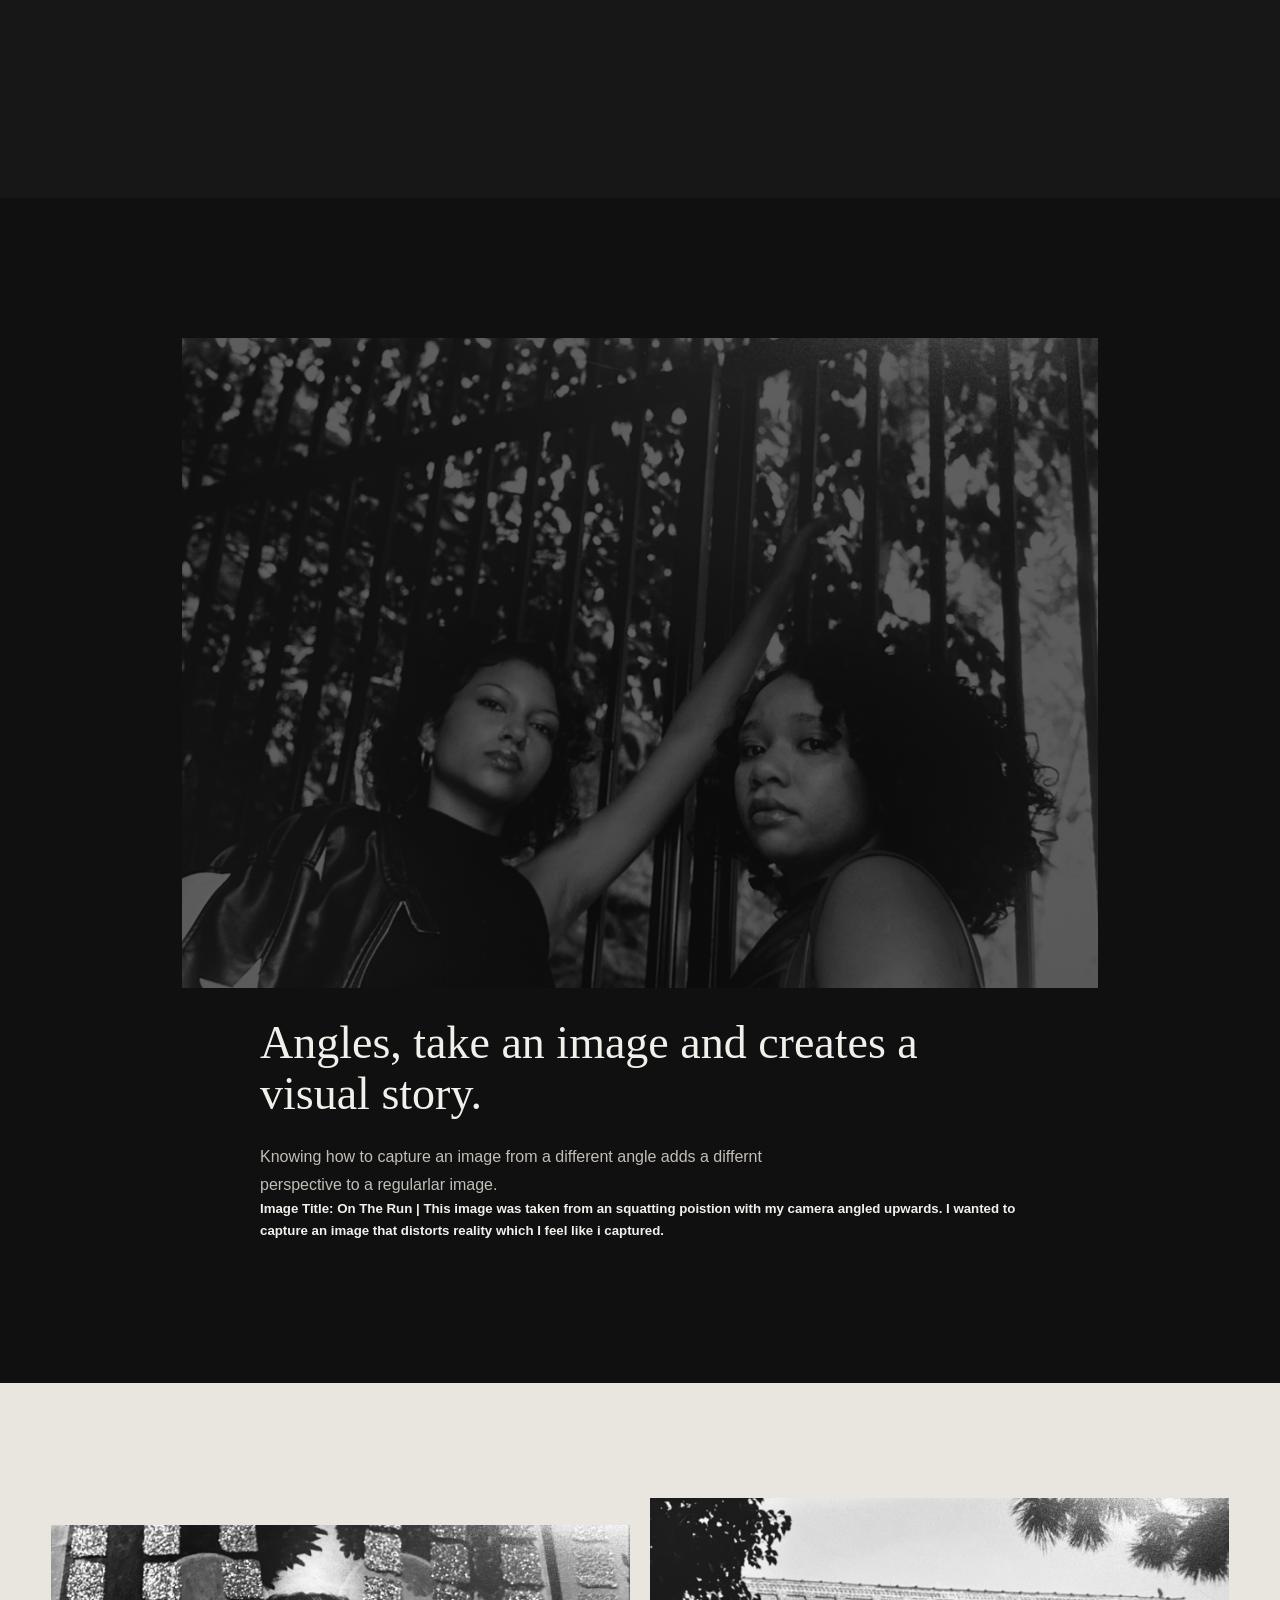
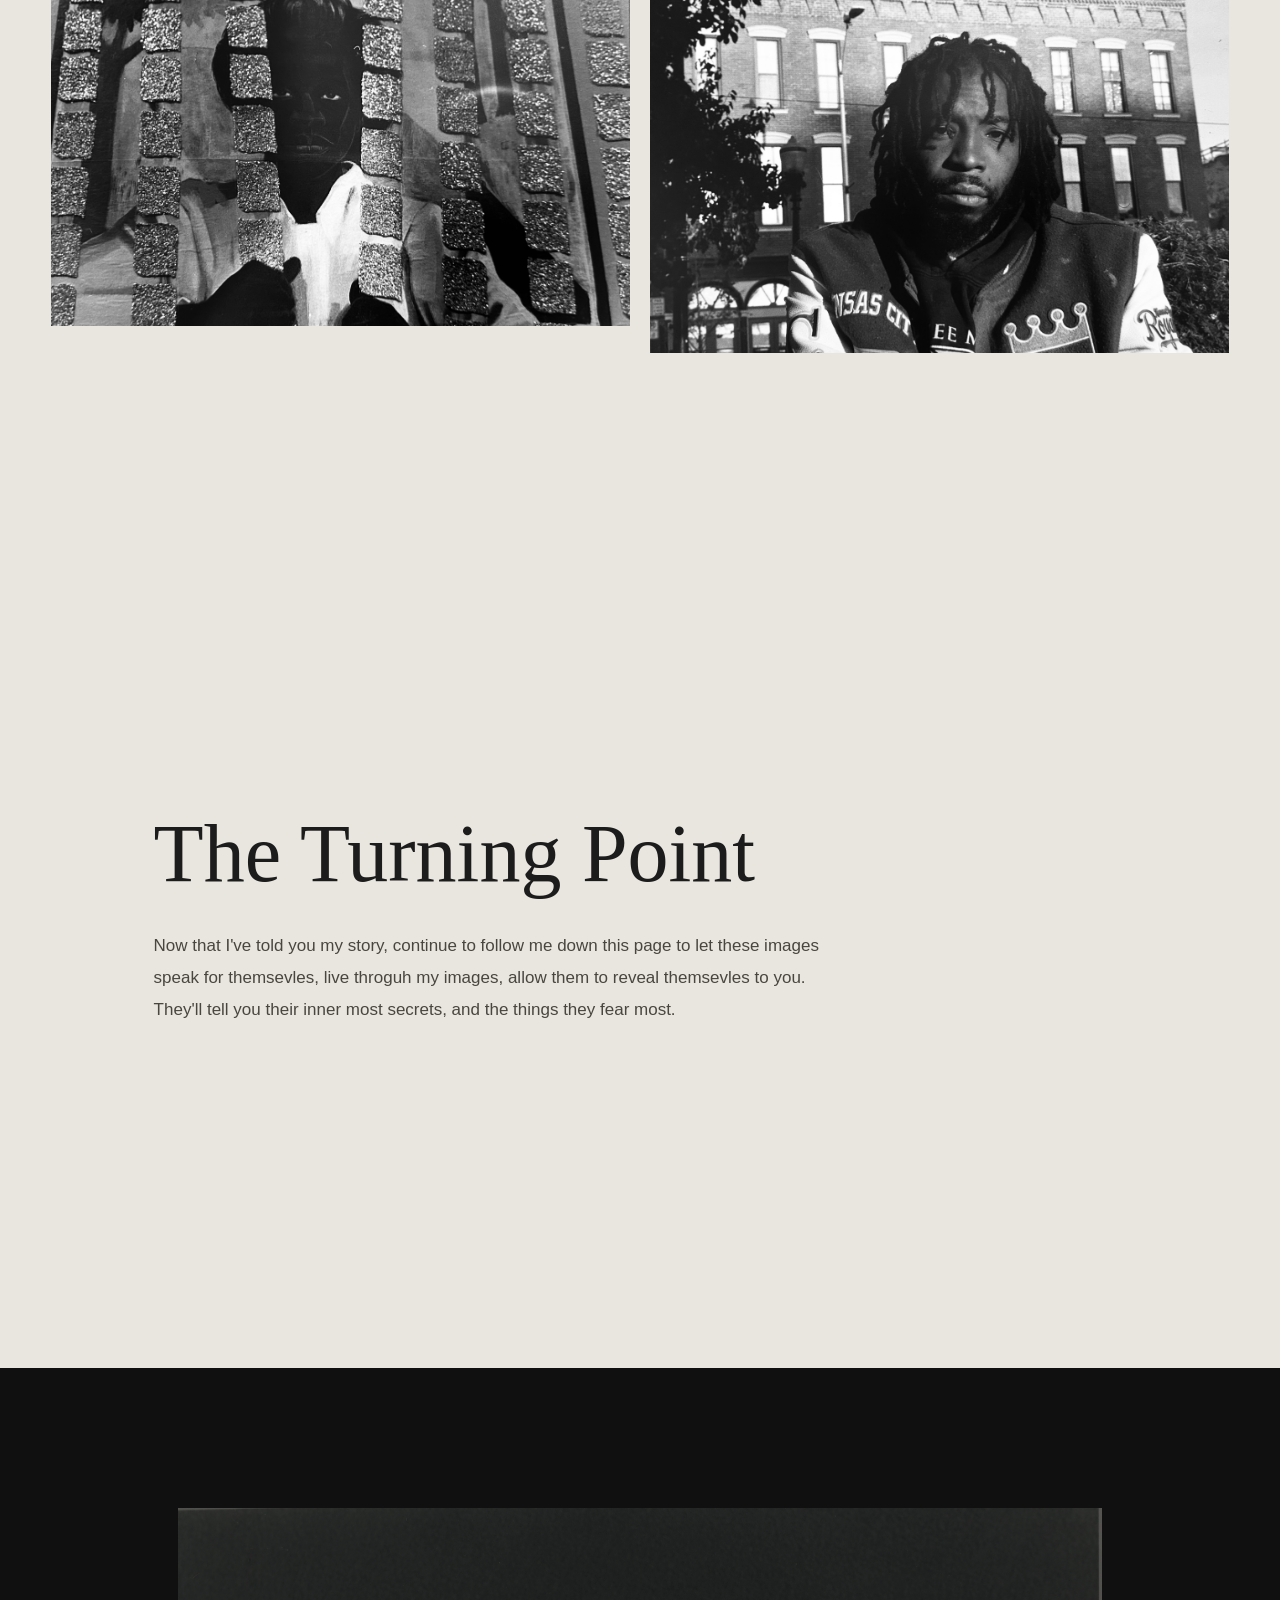
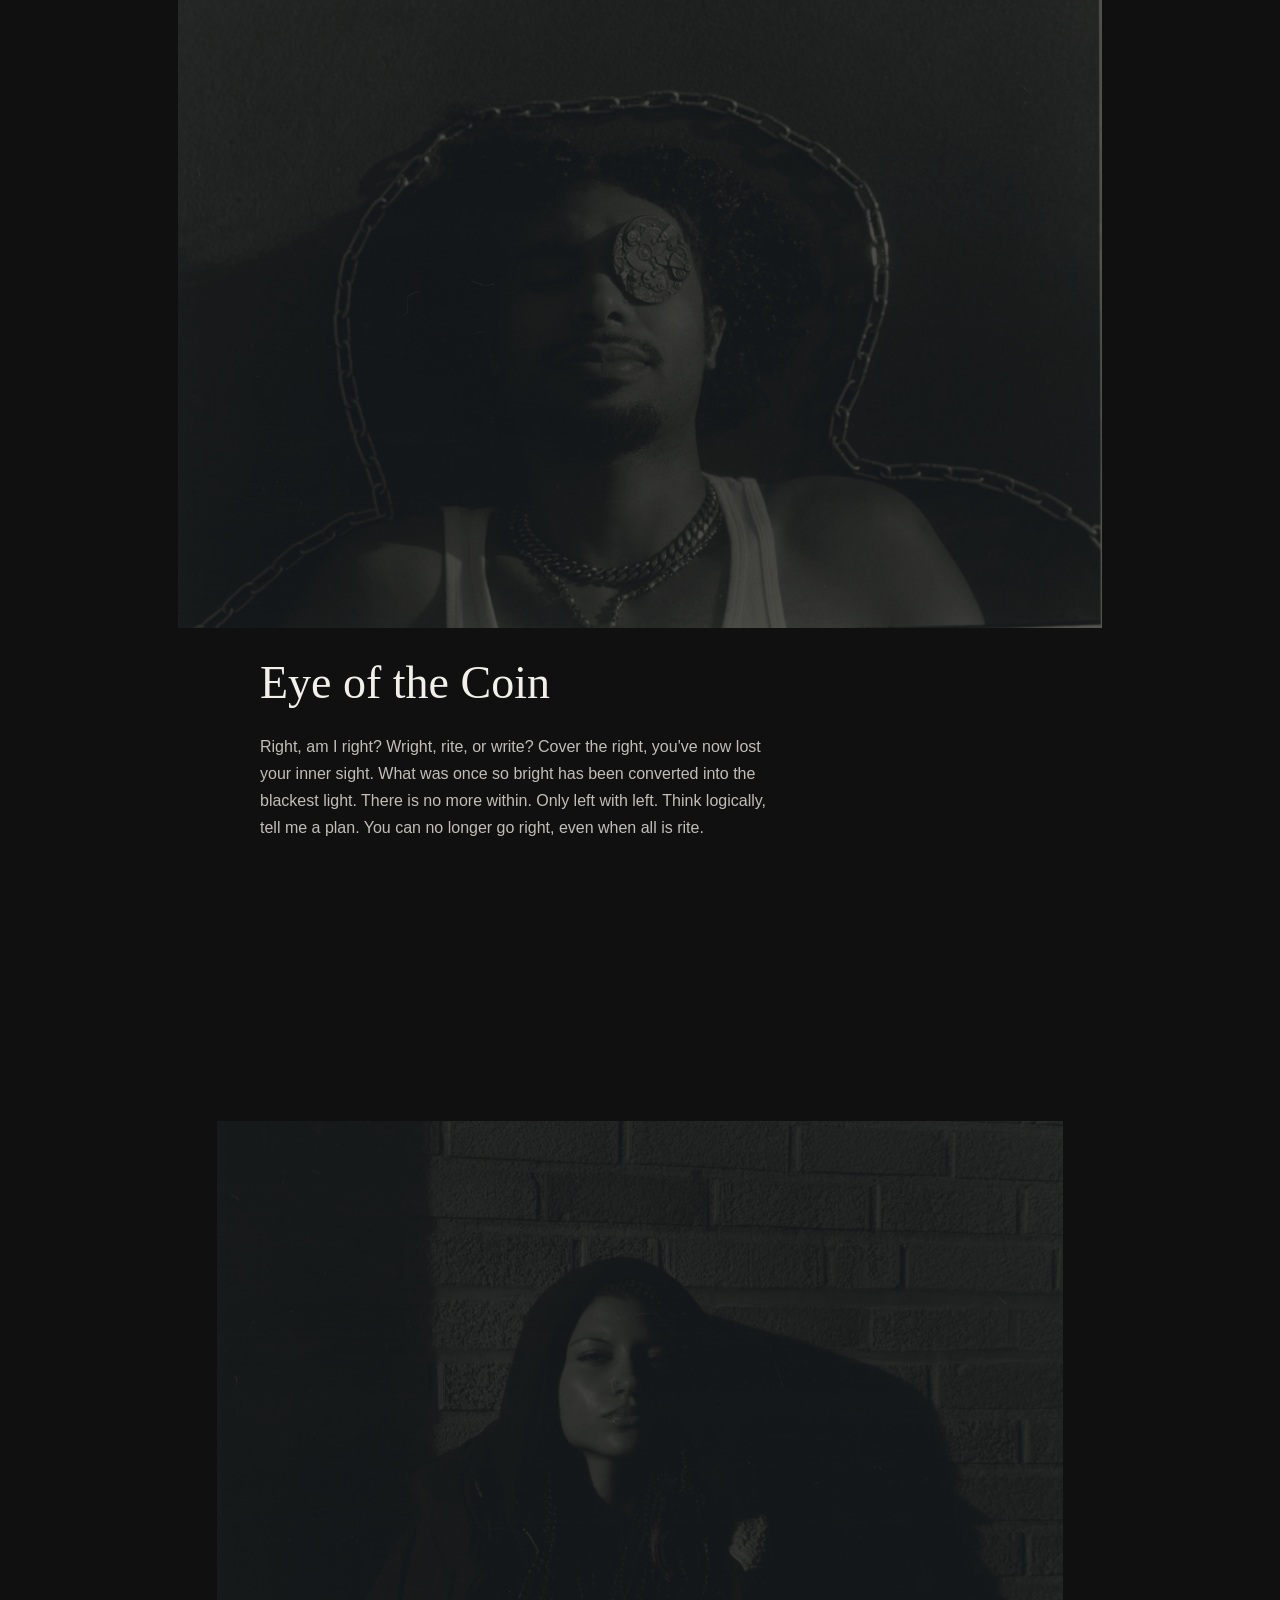
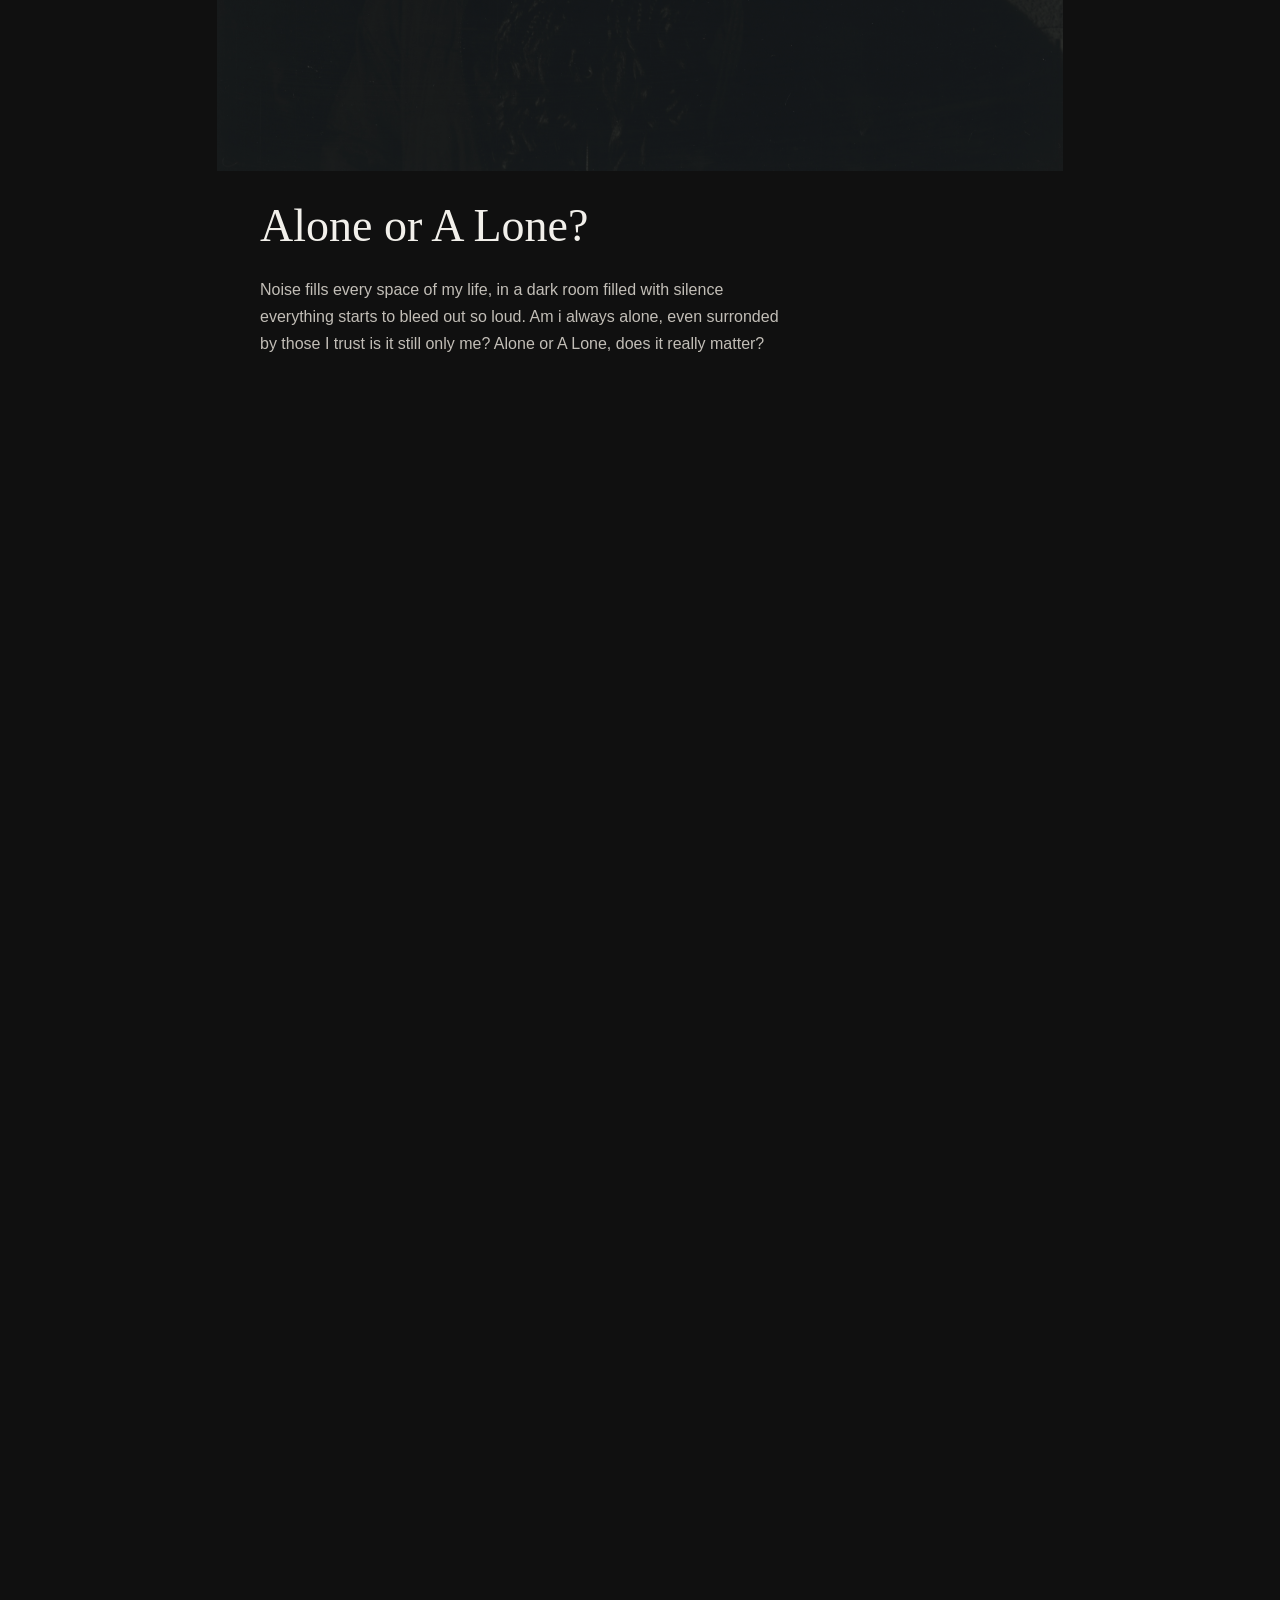
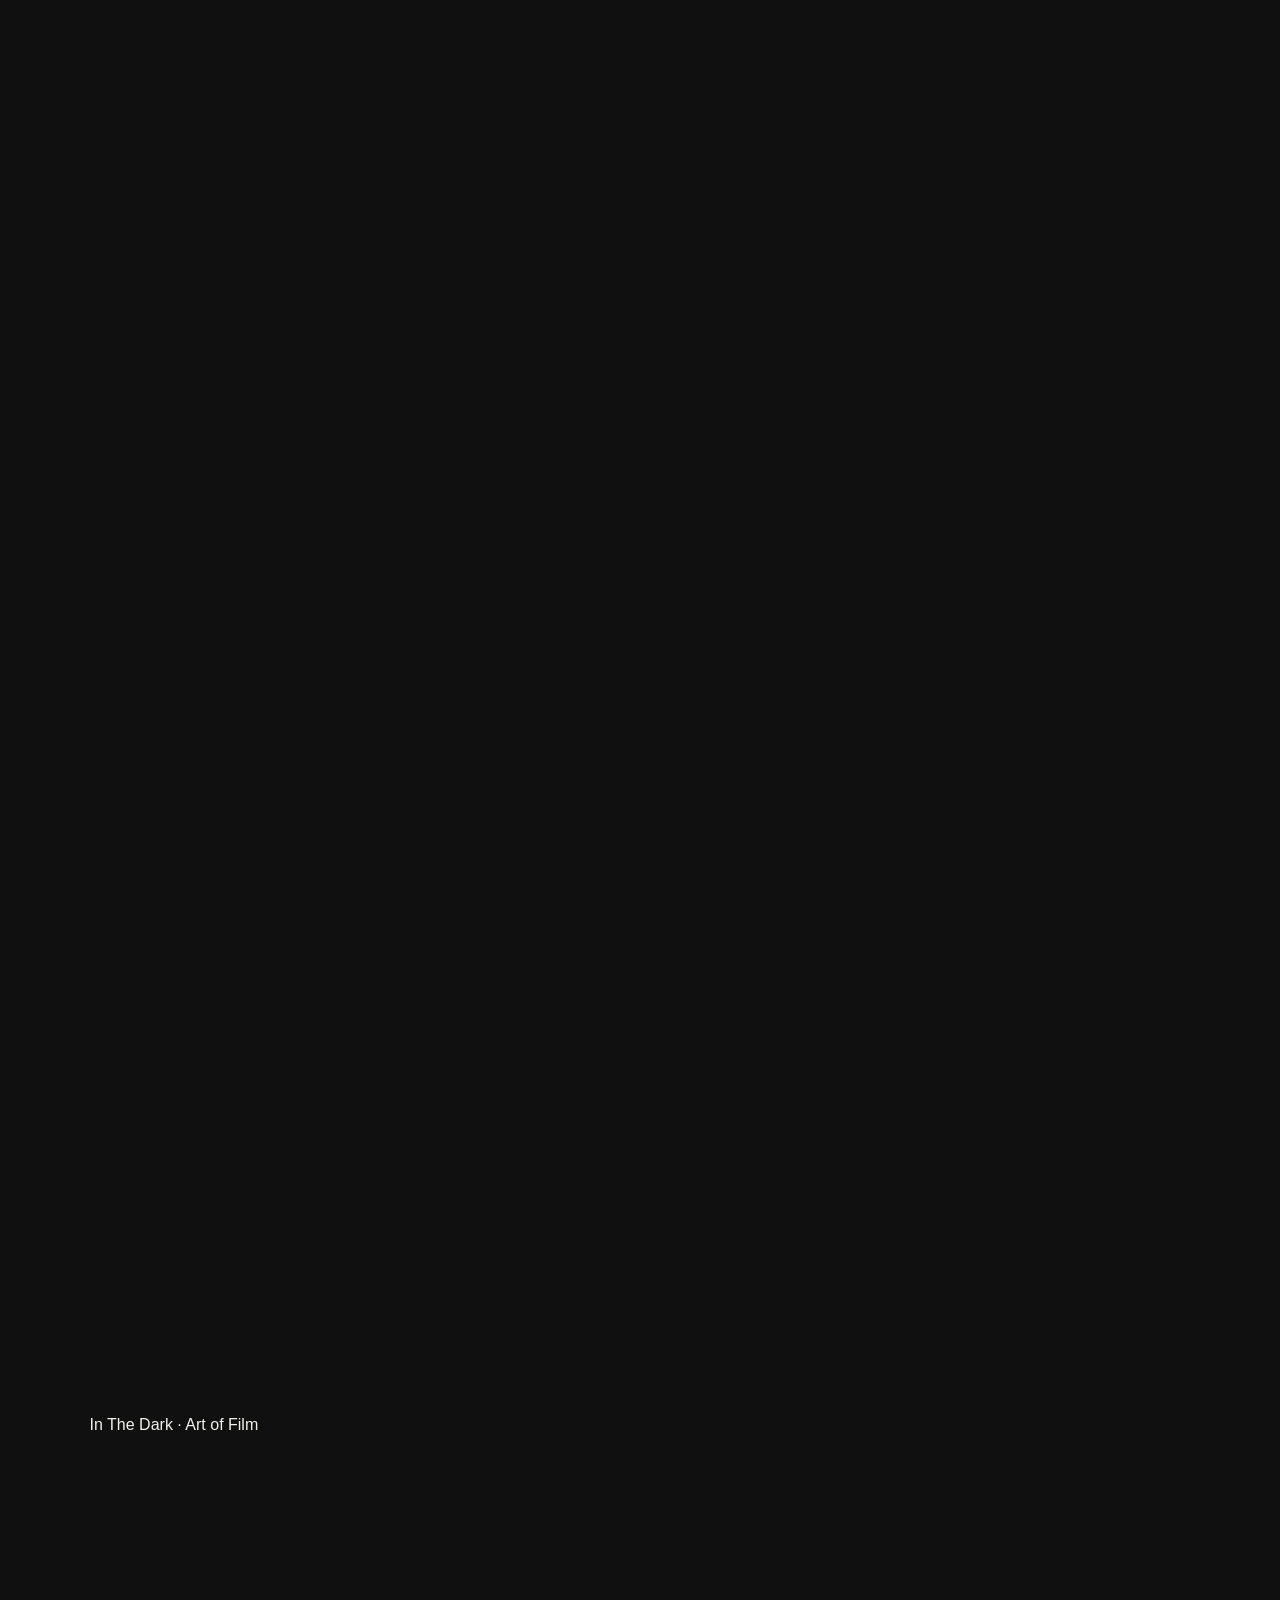
==== commit 939835ac: "k" ====
--- a/index.html
+++ b/index.html
@@ -57,7 +57,7 @@
     <section class="feature-section reveal">
       <img src="images/Photo_4.png" alt="Photograph four">
       <div class="story-copy">
-        <h2>When It Started to Trust</h2>
+        <h2>When I Started to Trust</h2>
         <p>Understanding light was my first obsticle, then understanding space, subjects, and envoirments. All of these played a big role in capturing a moment worth a thousand words. With all of that an even bigger portion plays a vital role. Trust. You cannot see what your doing to make corrections, you must trust the process, trust your settings, your vision, and most importanly yourself...</p>
         <h5>Image Title: White Space | One of my first portfolio compositions, this photo features my bestfriend sitting on the concrete to capture a subtle yet powerful image.</h5>
       </div>
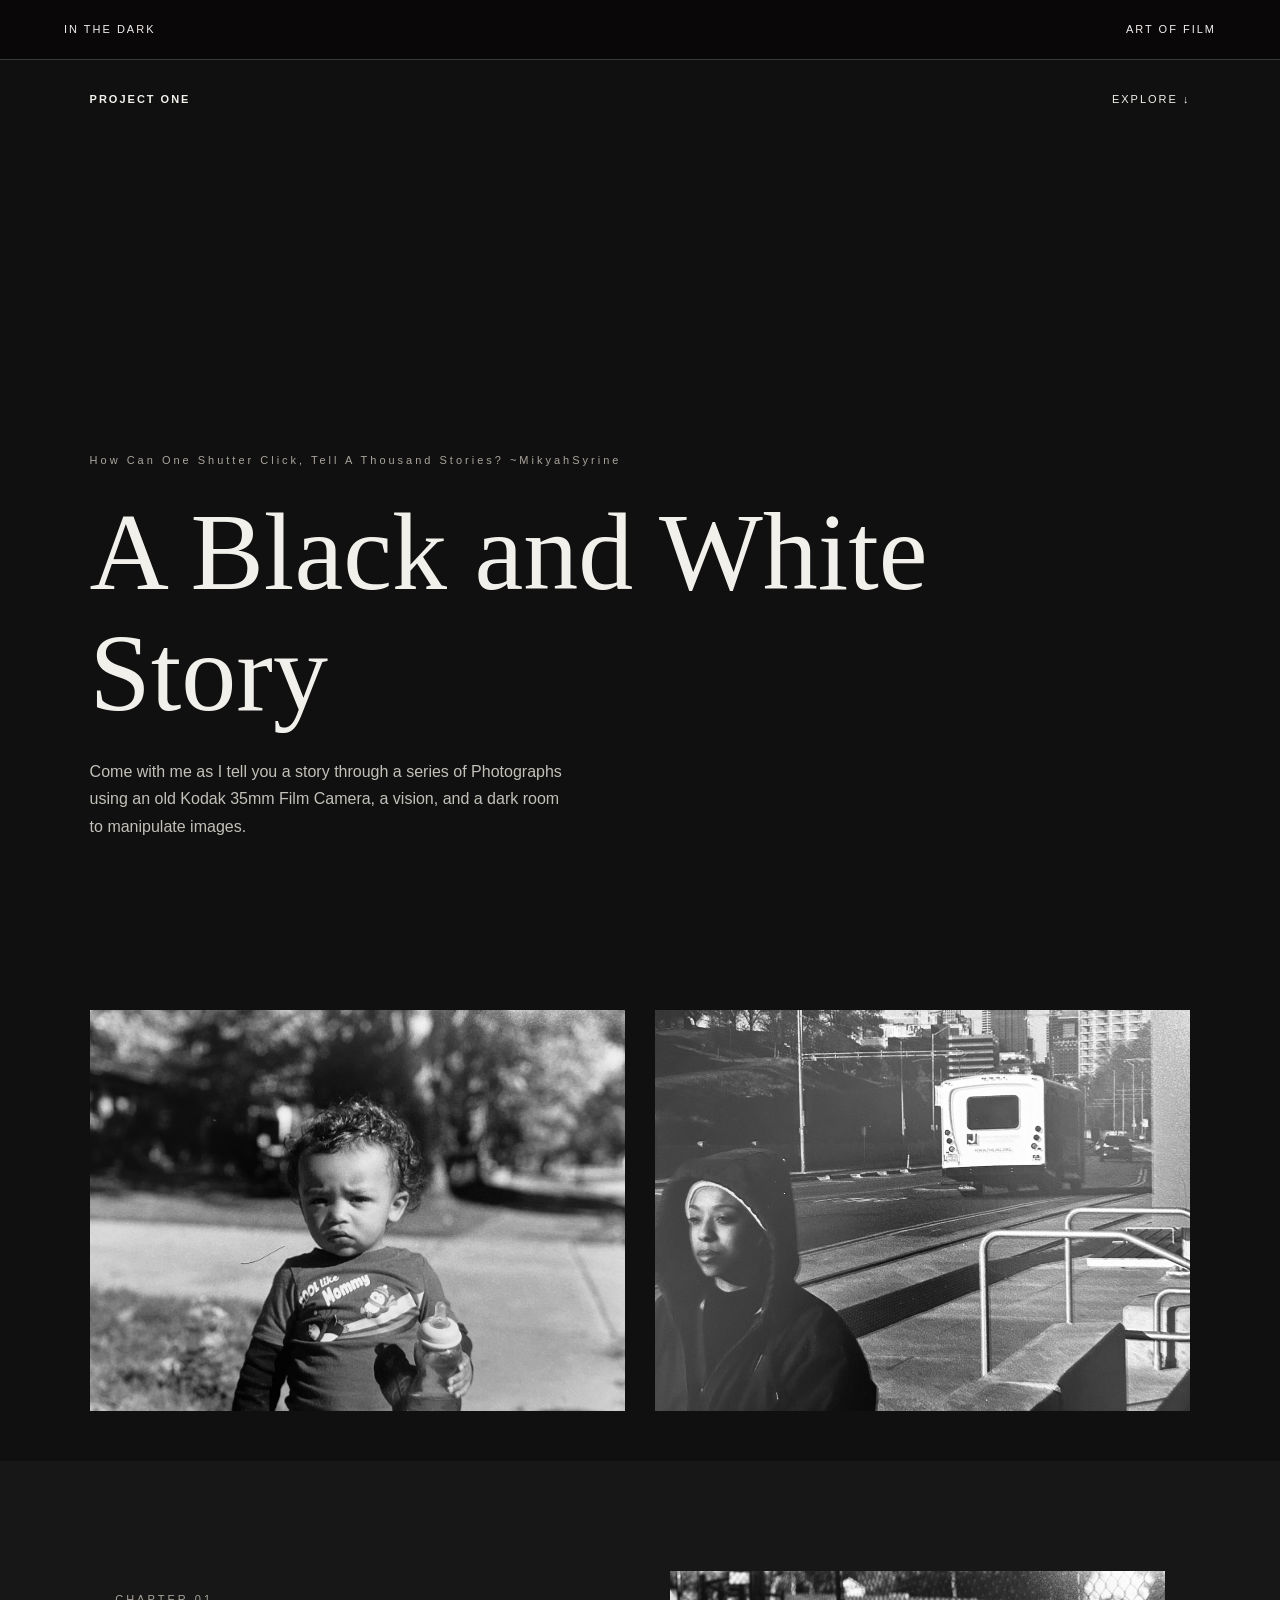
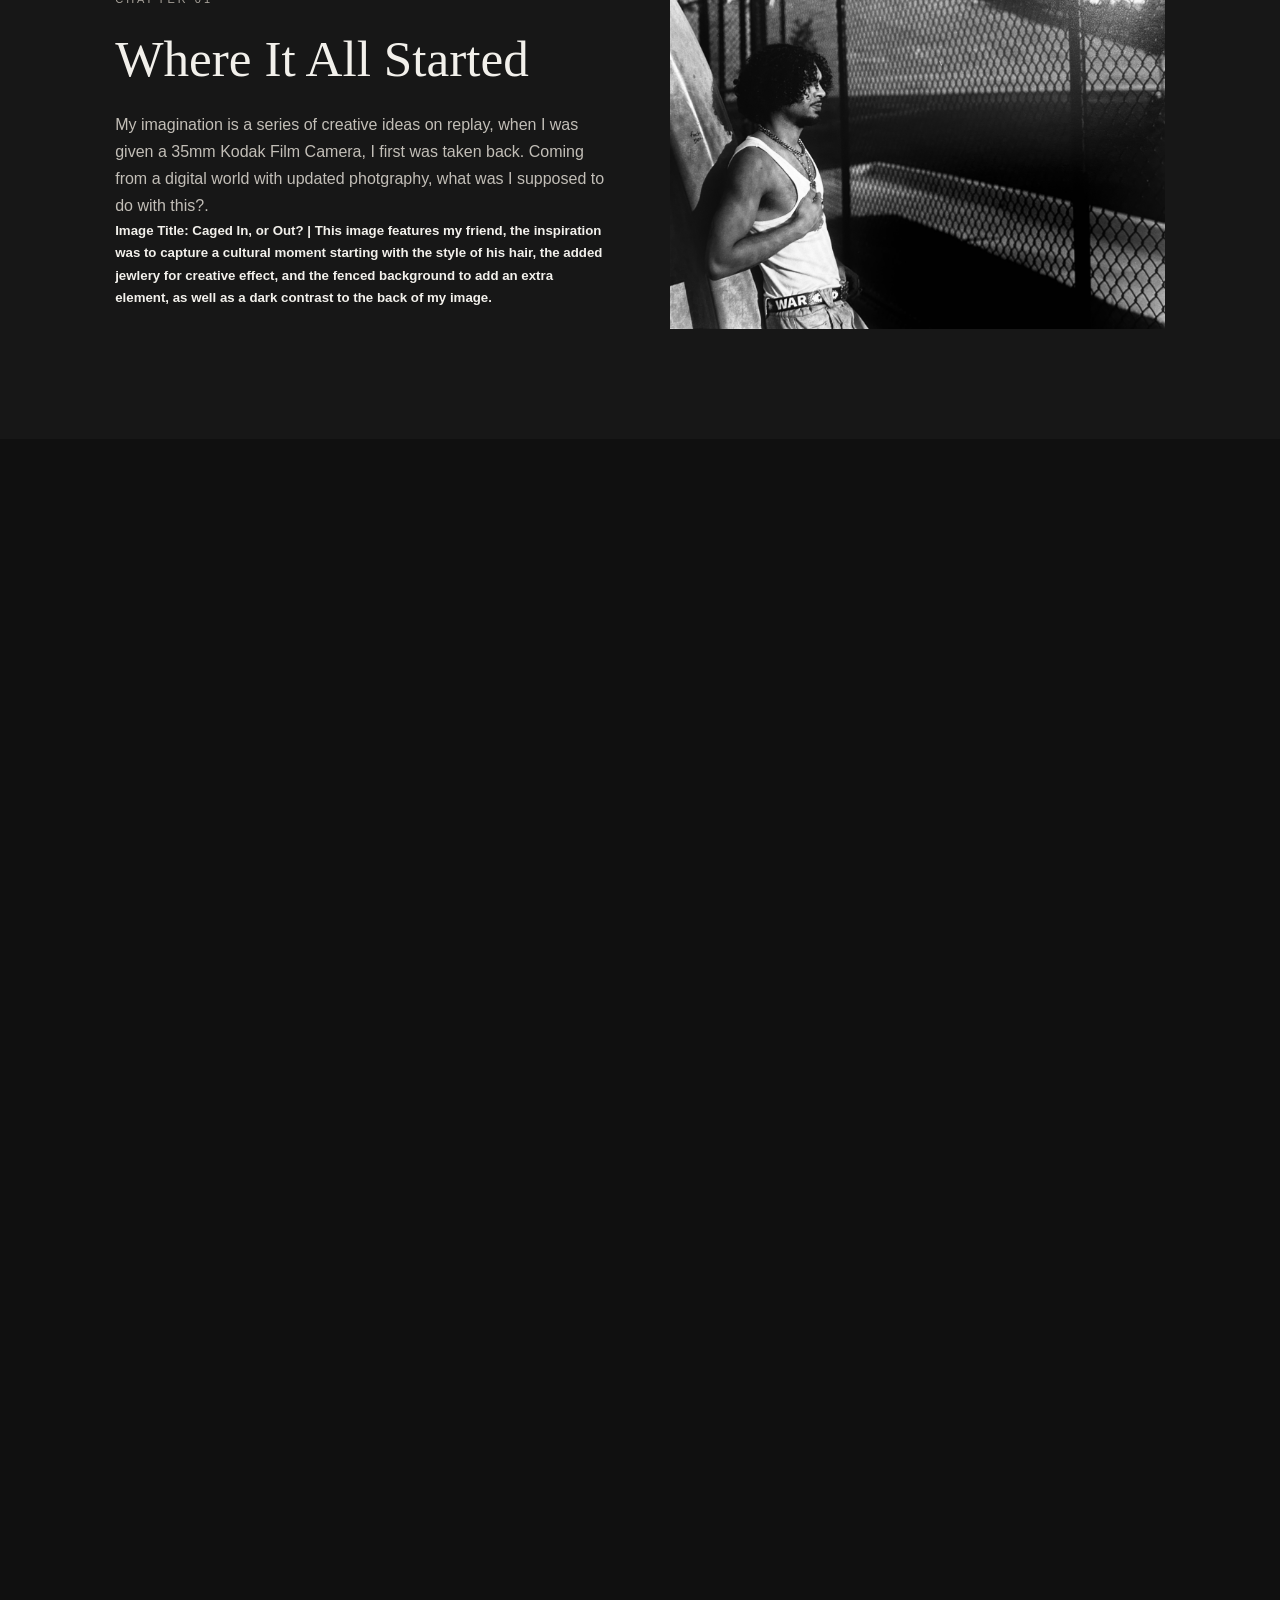
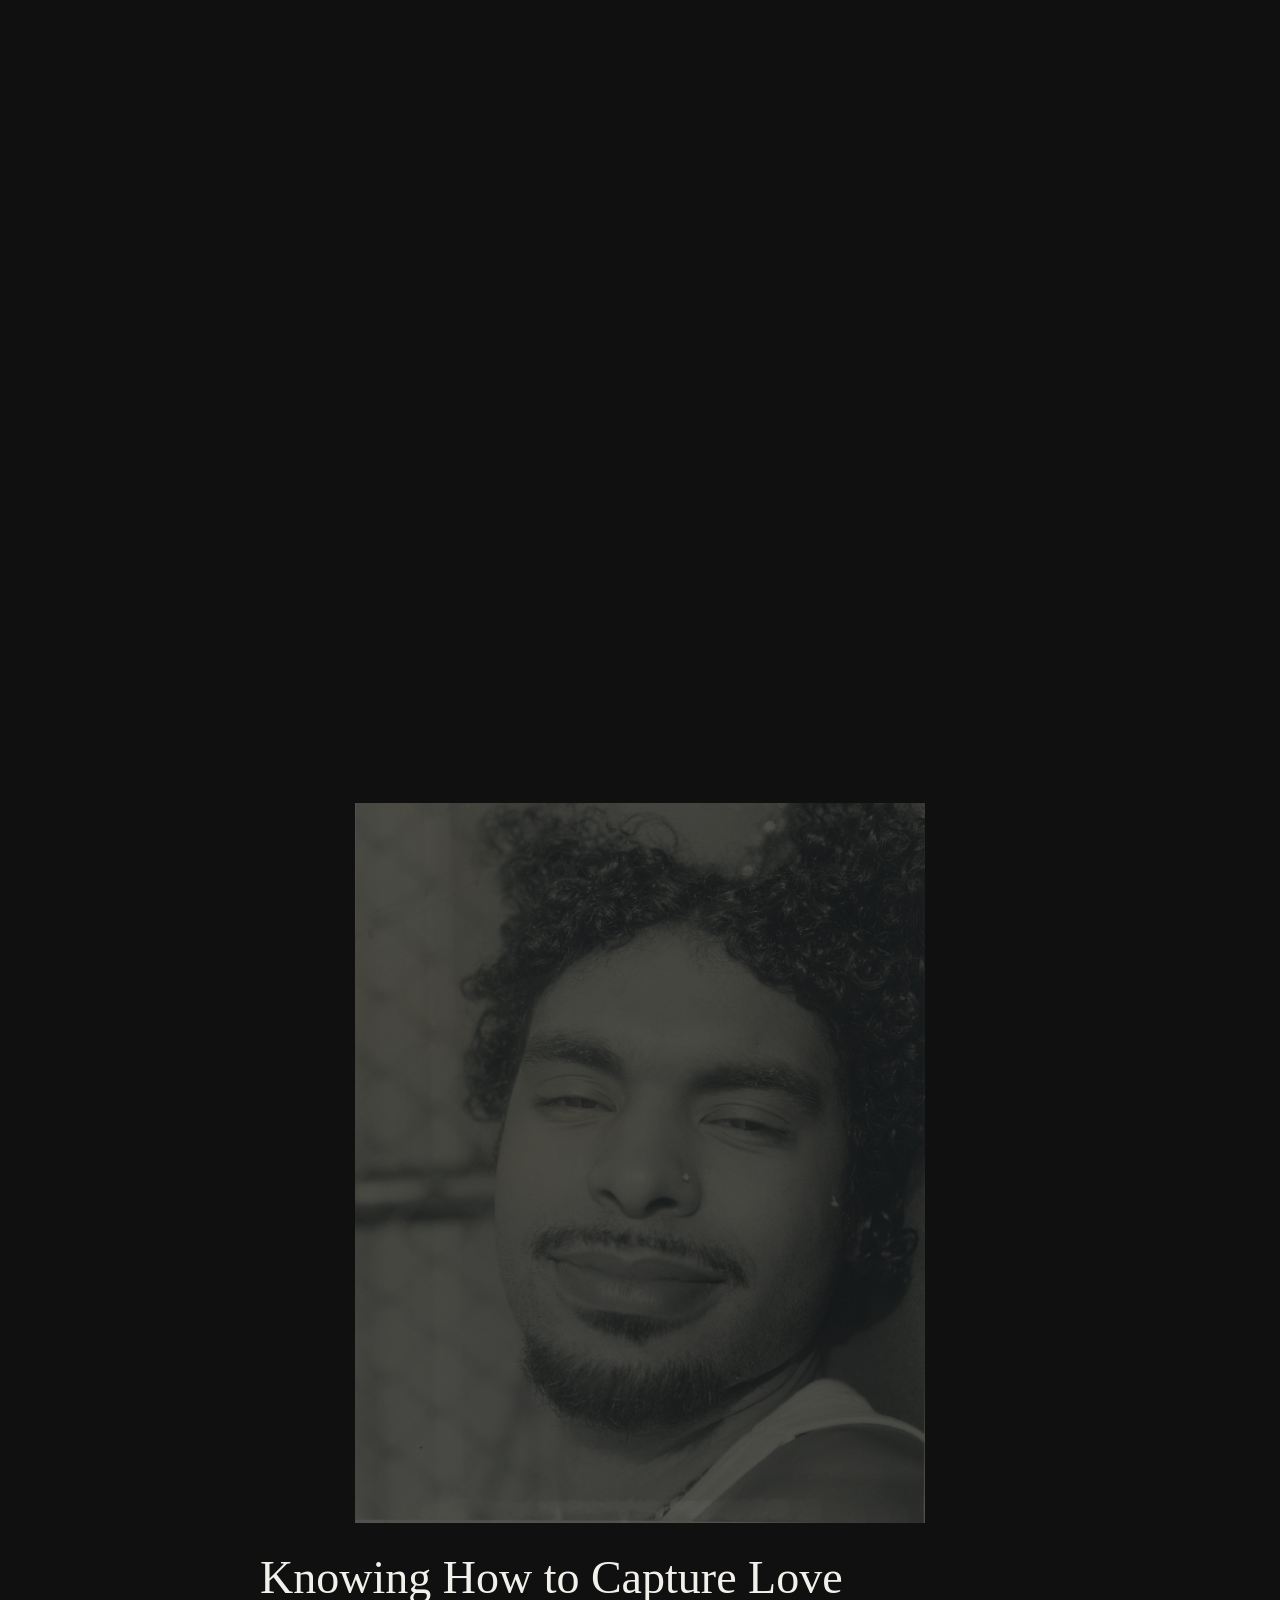
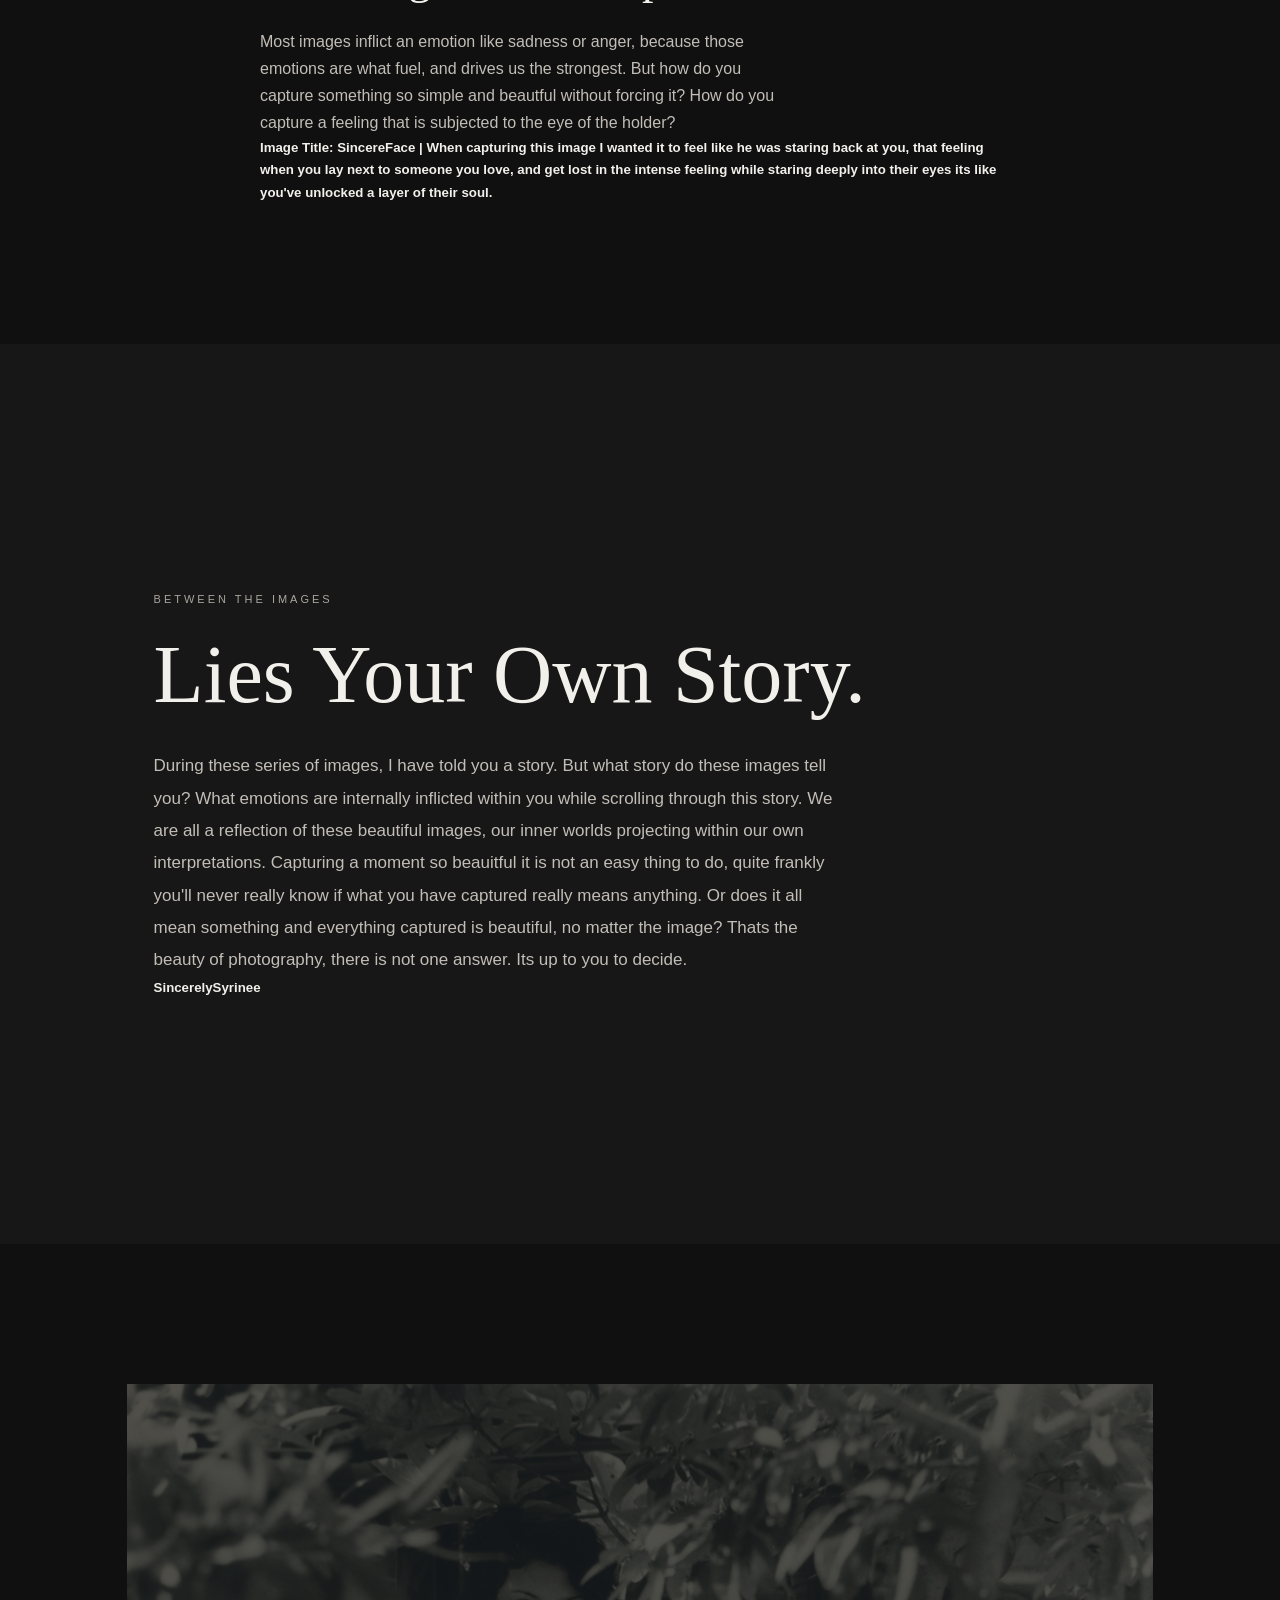
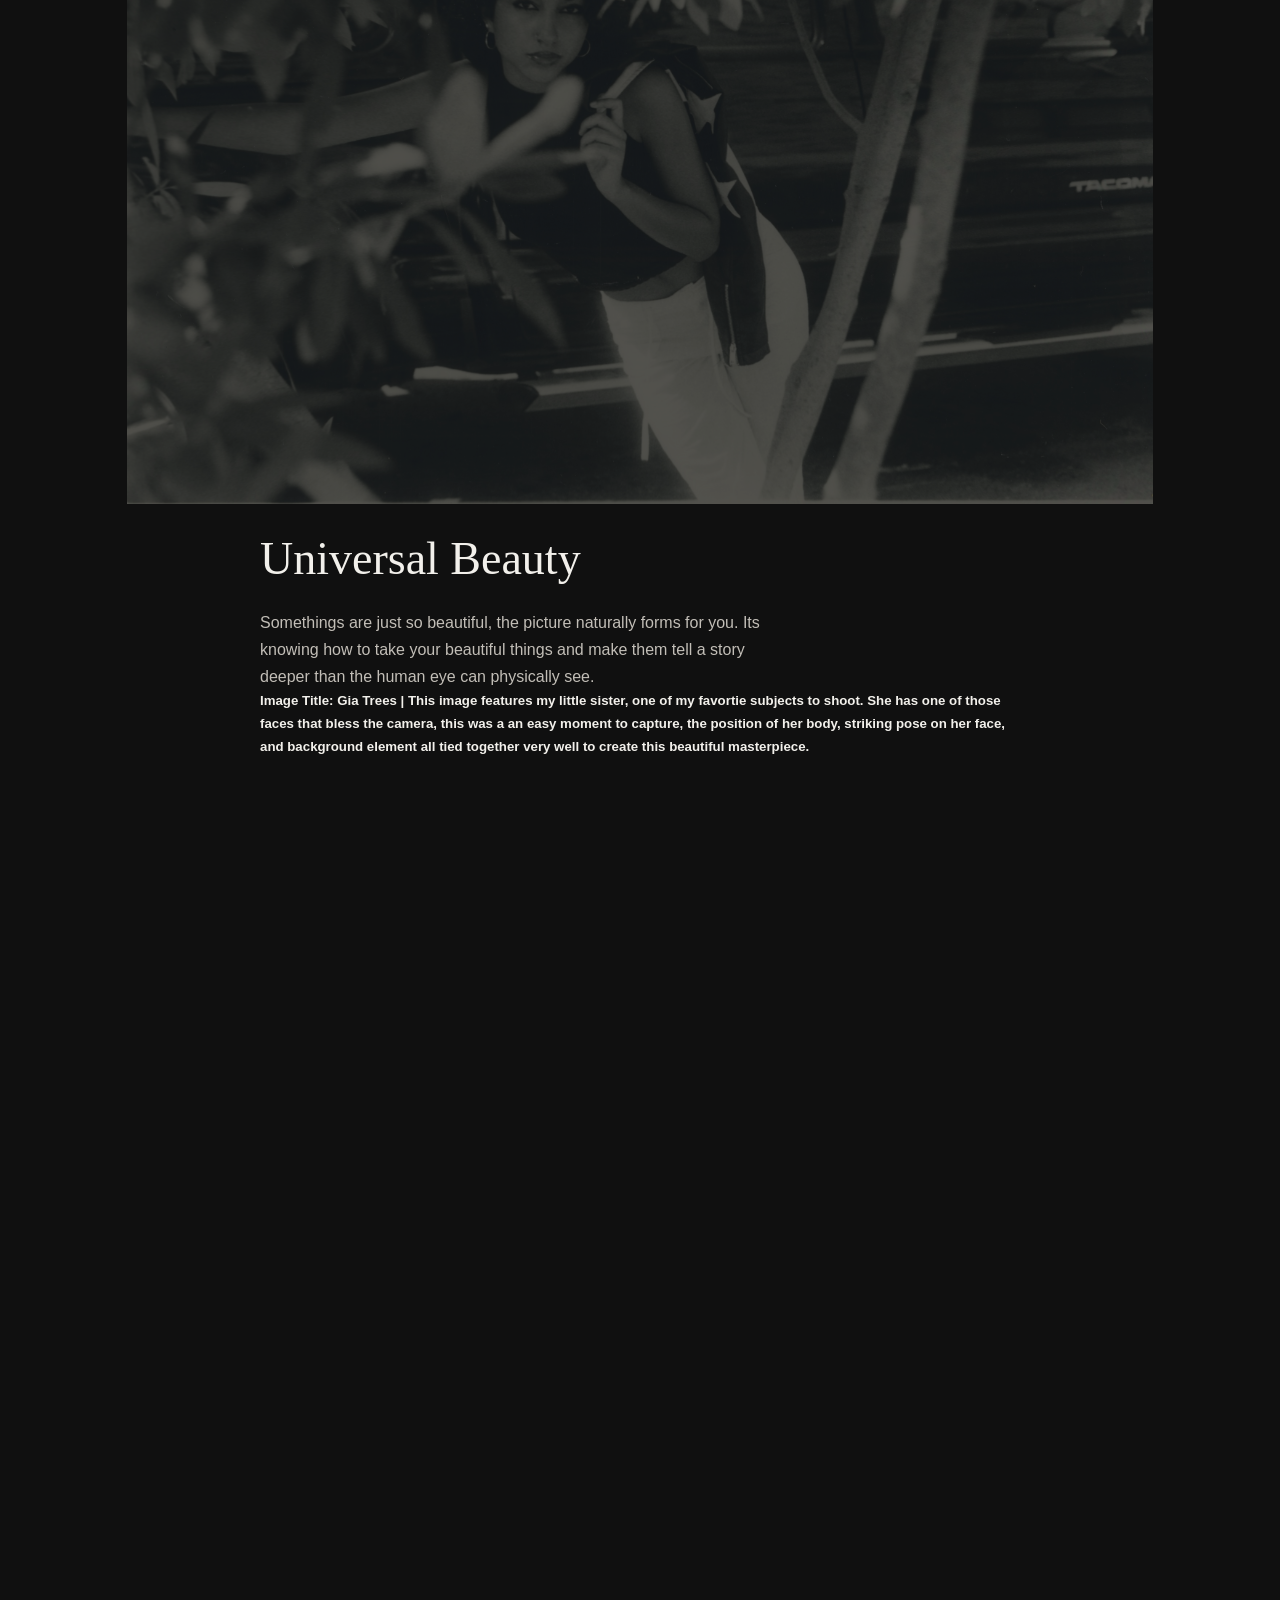
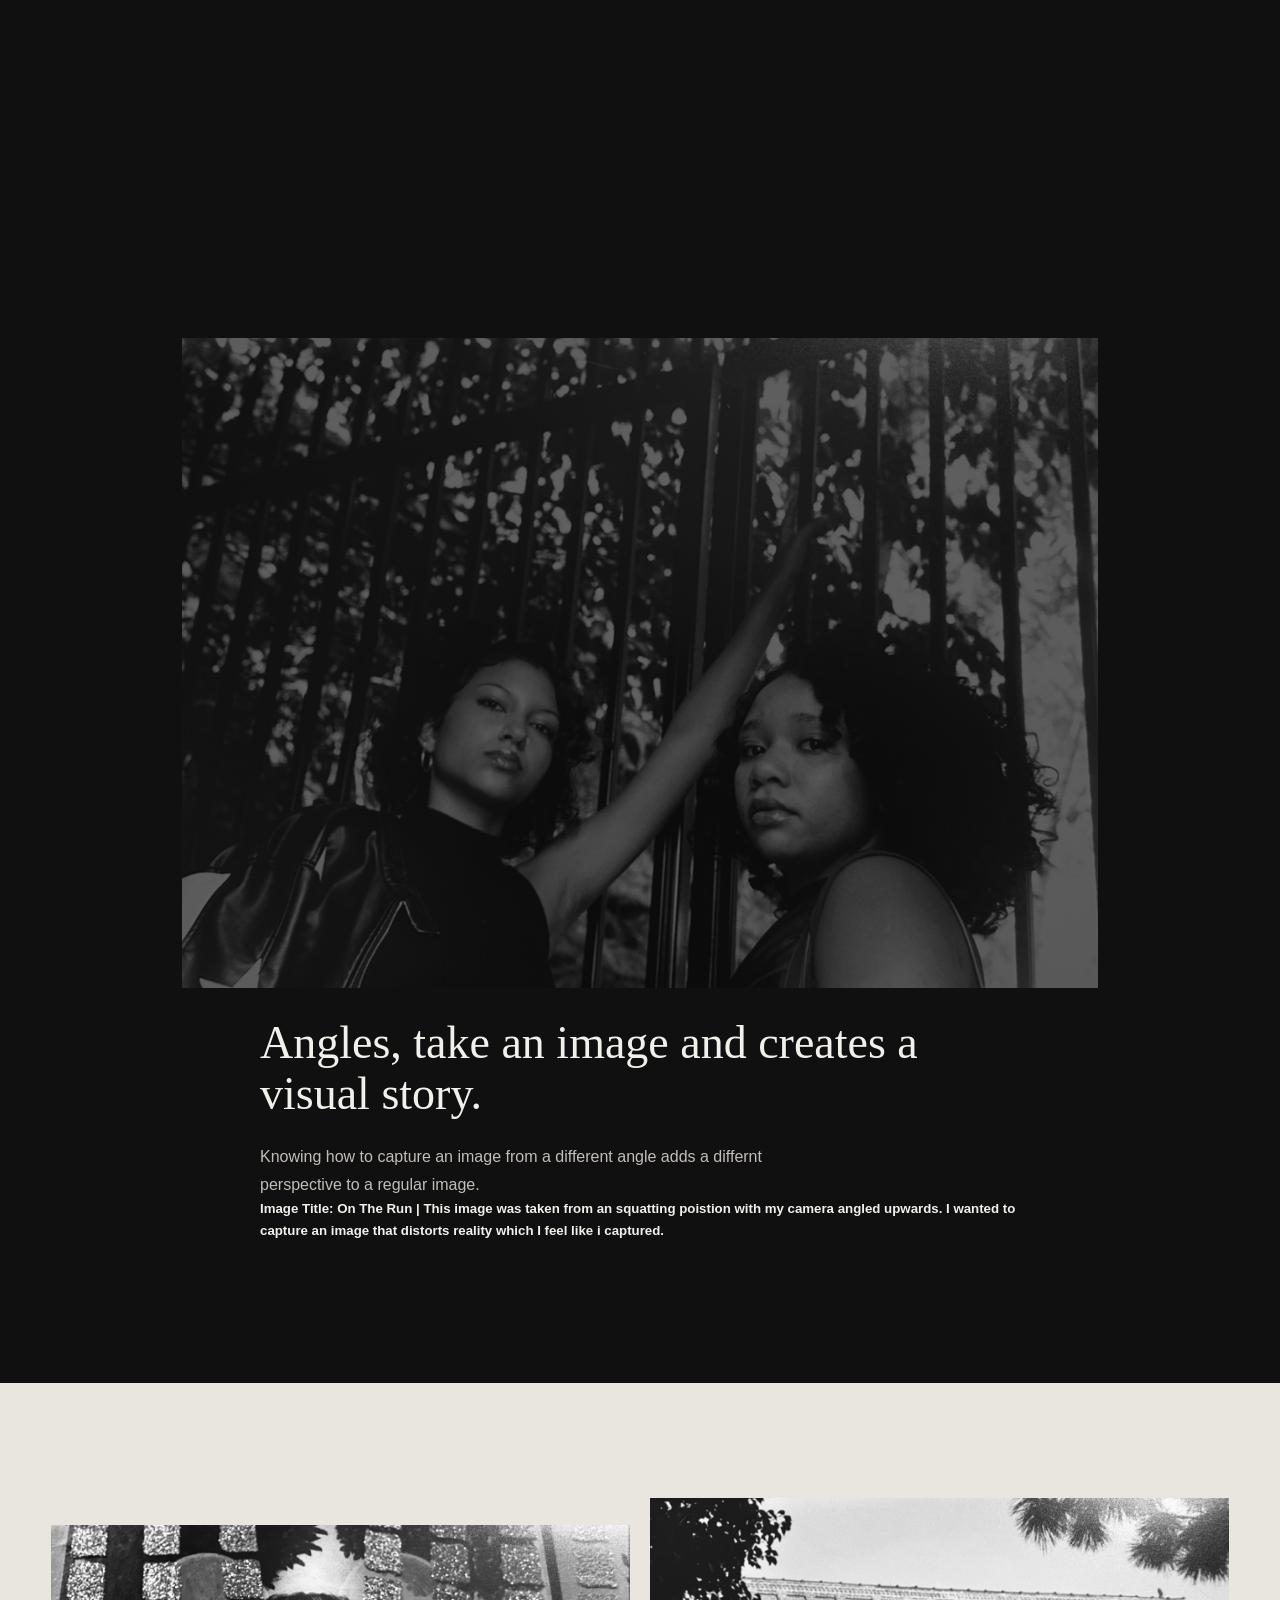
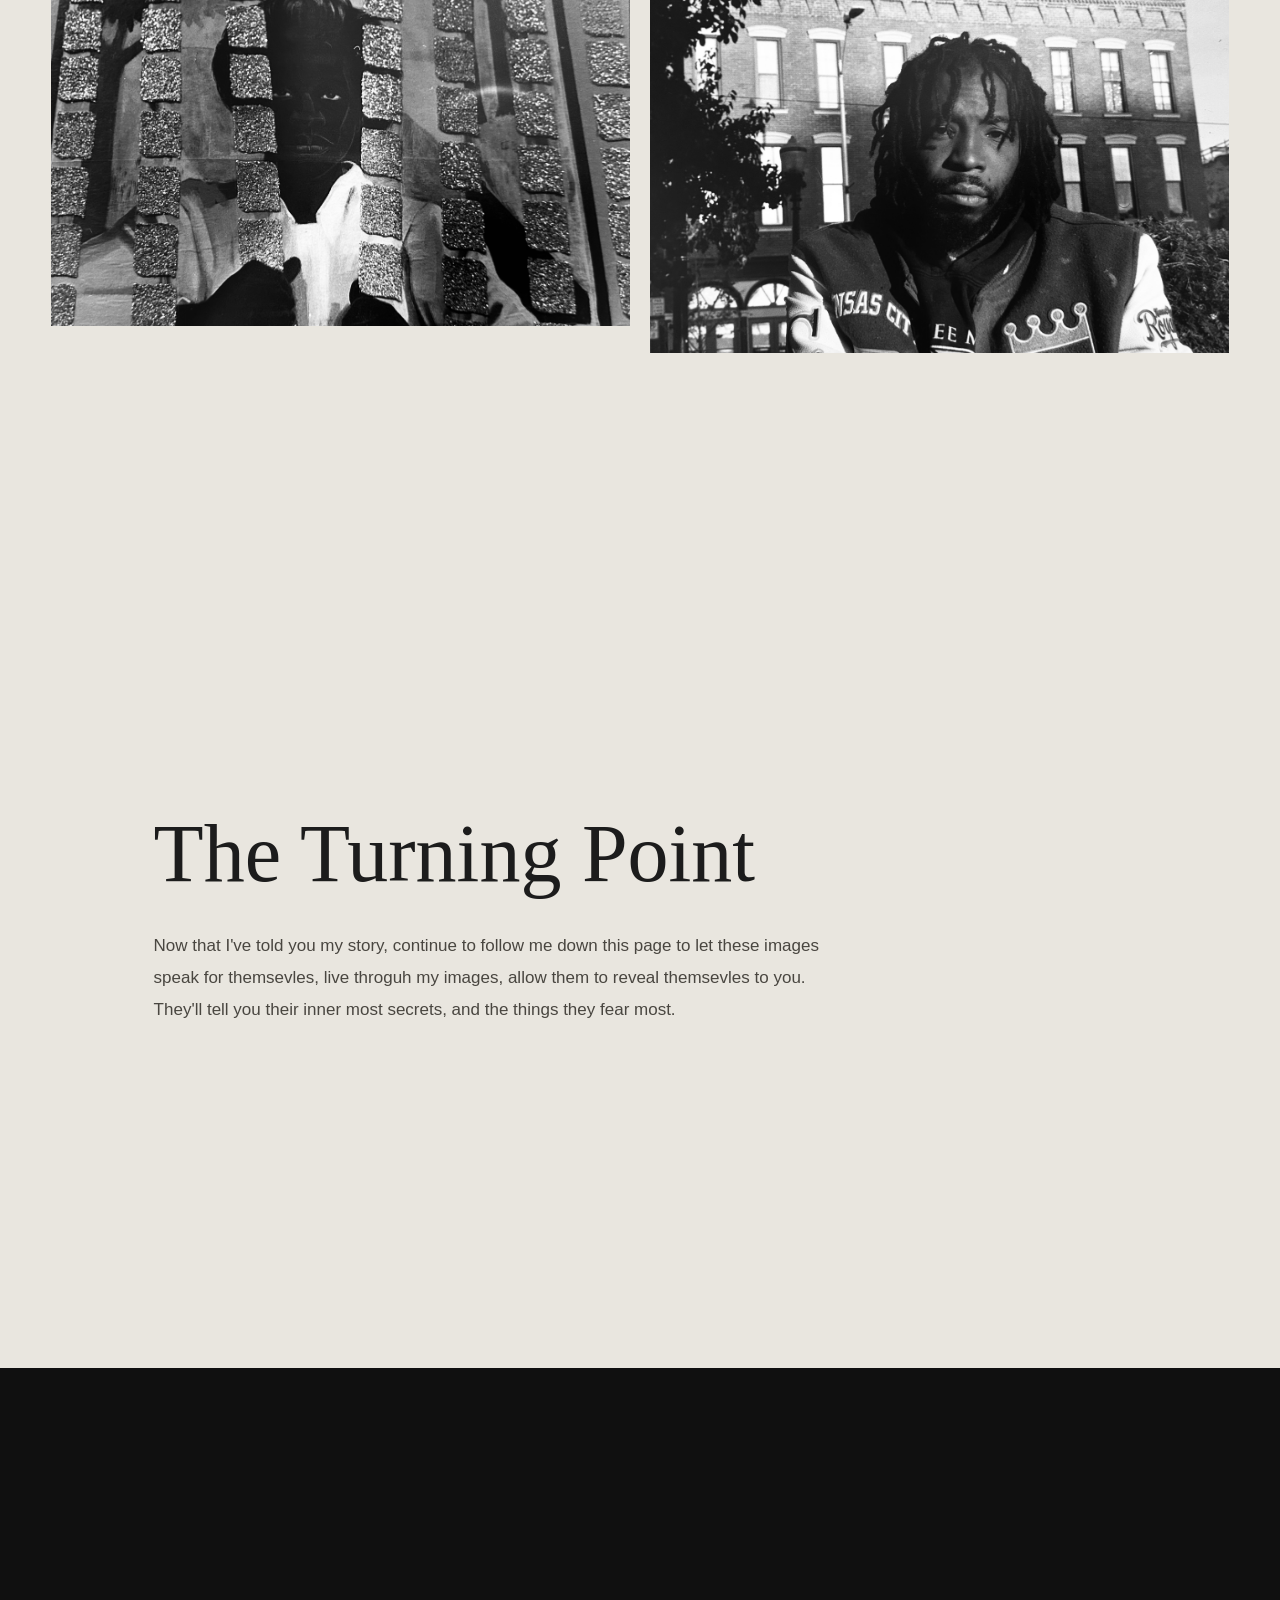
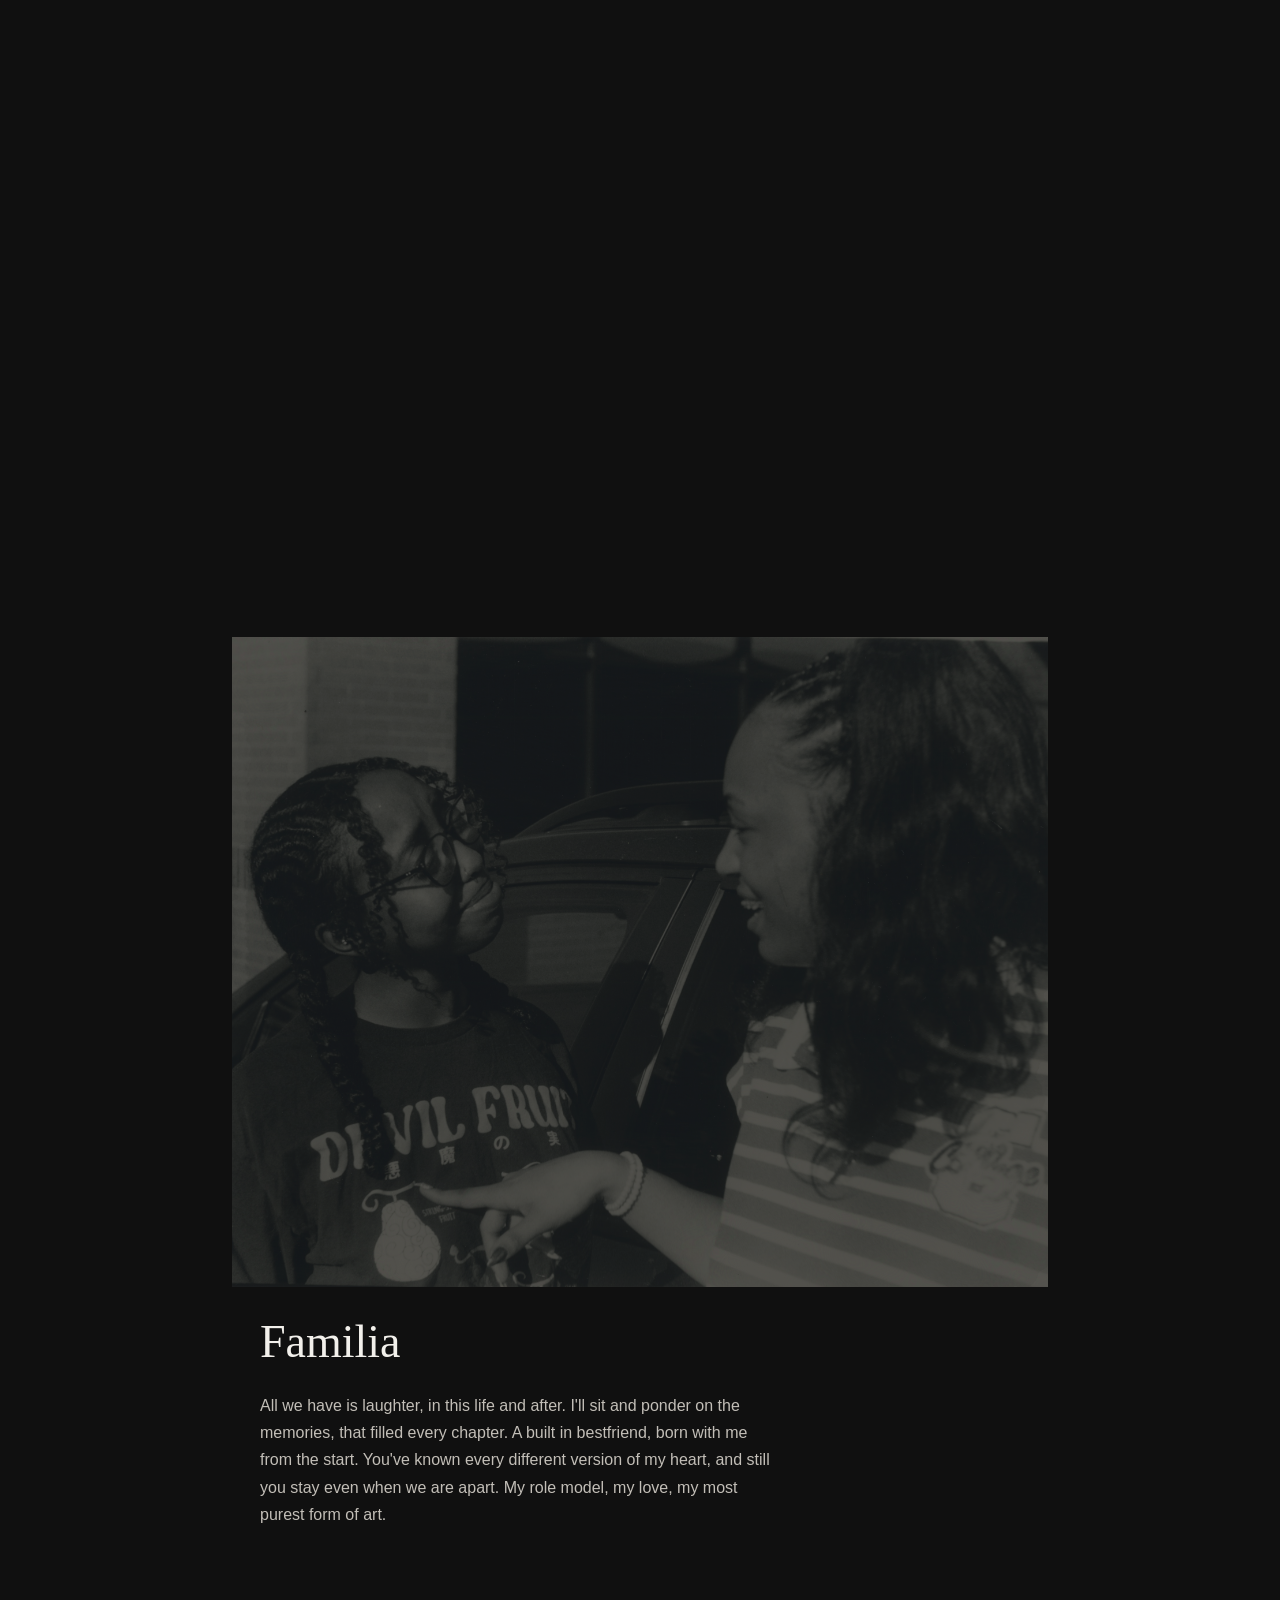
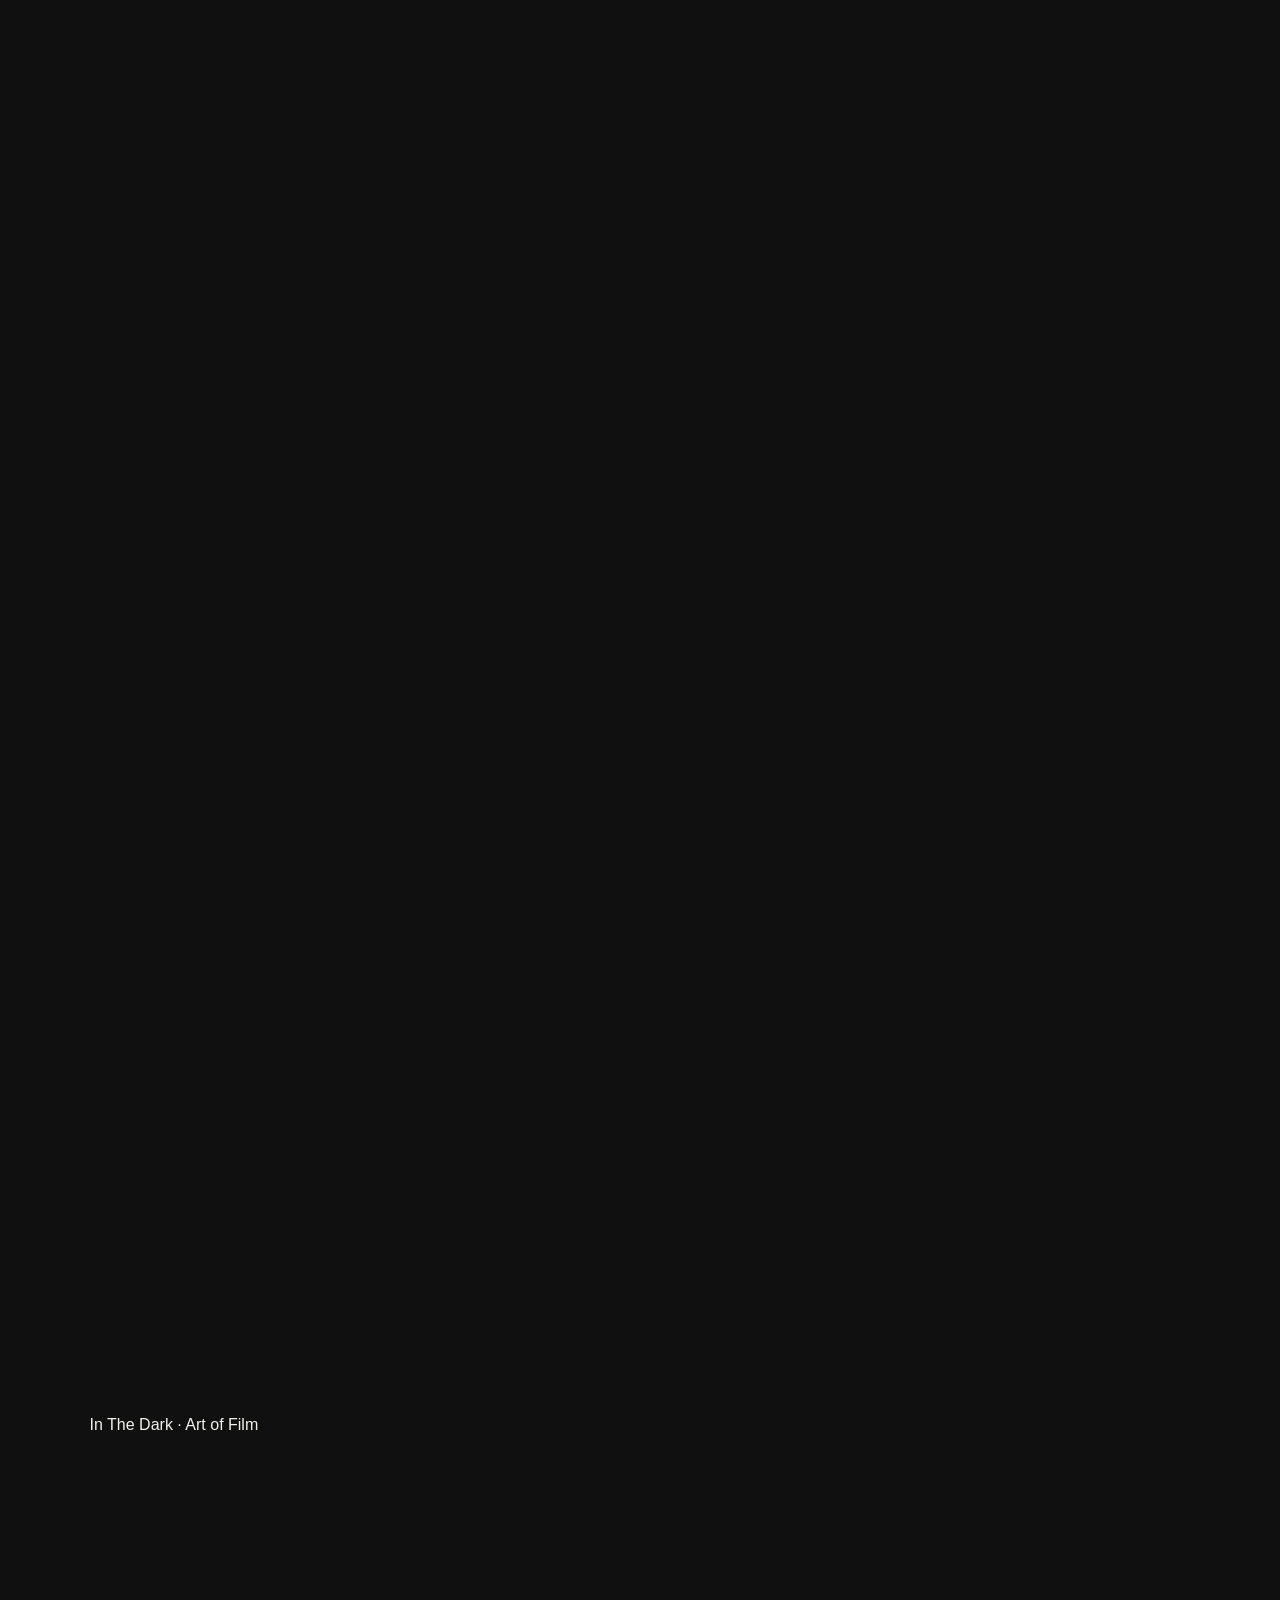
==== commit b6b6e10b: "k" ====
--- a/index.html
+++ b/index.html
@@ -117,7 +117,7 @@
       <img src="images/Photo_8.png" alt="Photograph eight">
       <div class="caption">
         <h2>Angles, take an image and creates a visual story.</h2>
-         <p> Knowing how to capture an image from a different angle adds a differnt perspective to a regularlar image.</p>
+         <p> Knowing how to capture an image from a different angle adds a differnt perspective to a regular image.</p>
         <h5>Image Title: On The Run | This image was taken from an squatting poistion with my camera angled upwards. I wanted to capture an image that distorts reality which I feel like i captured.</h5>
       </div>
     </section>
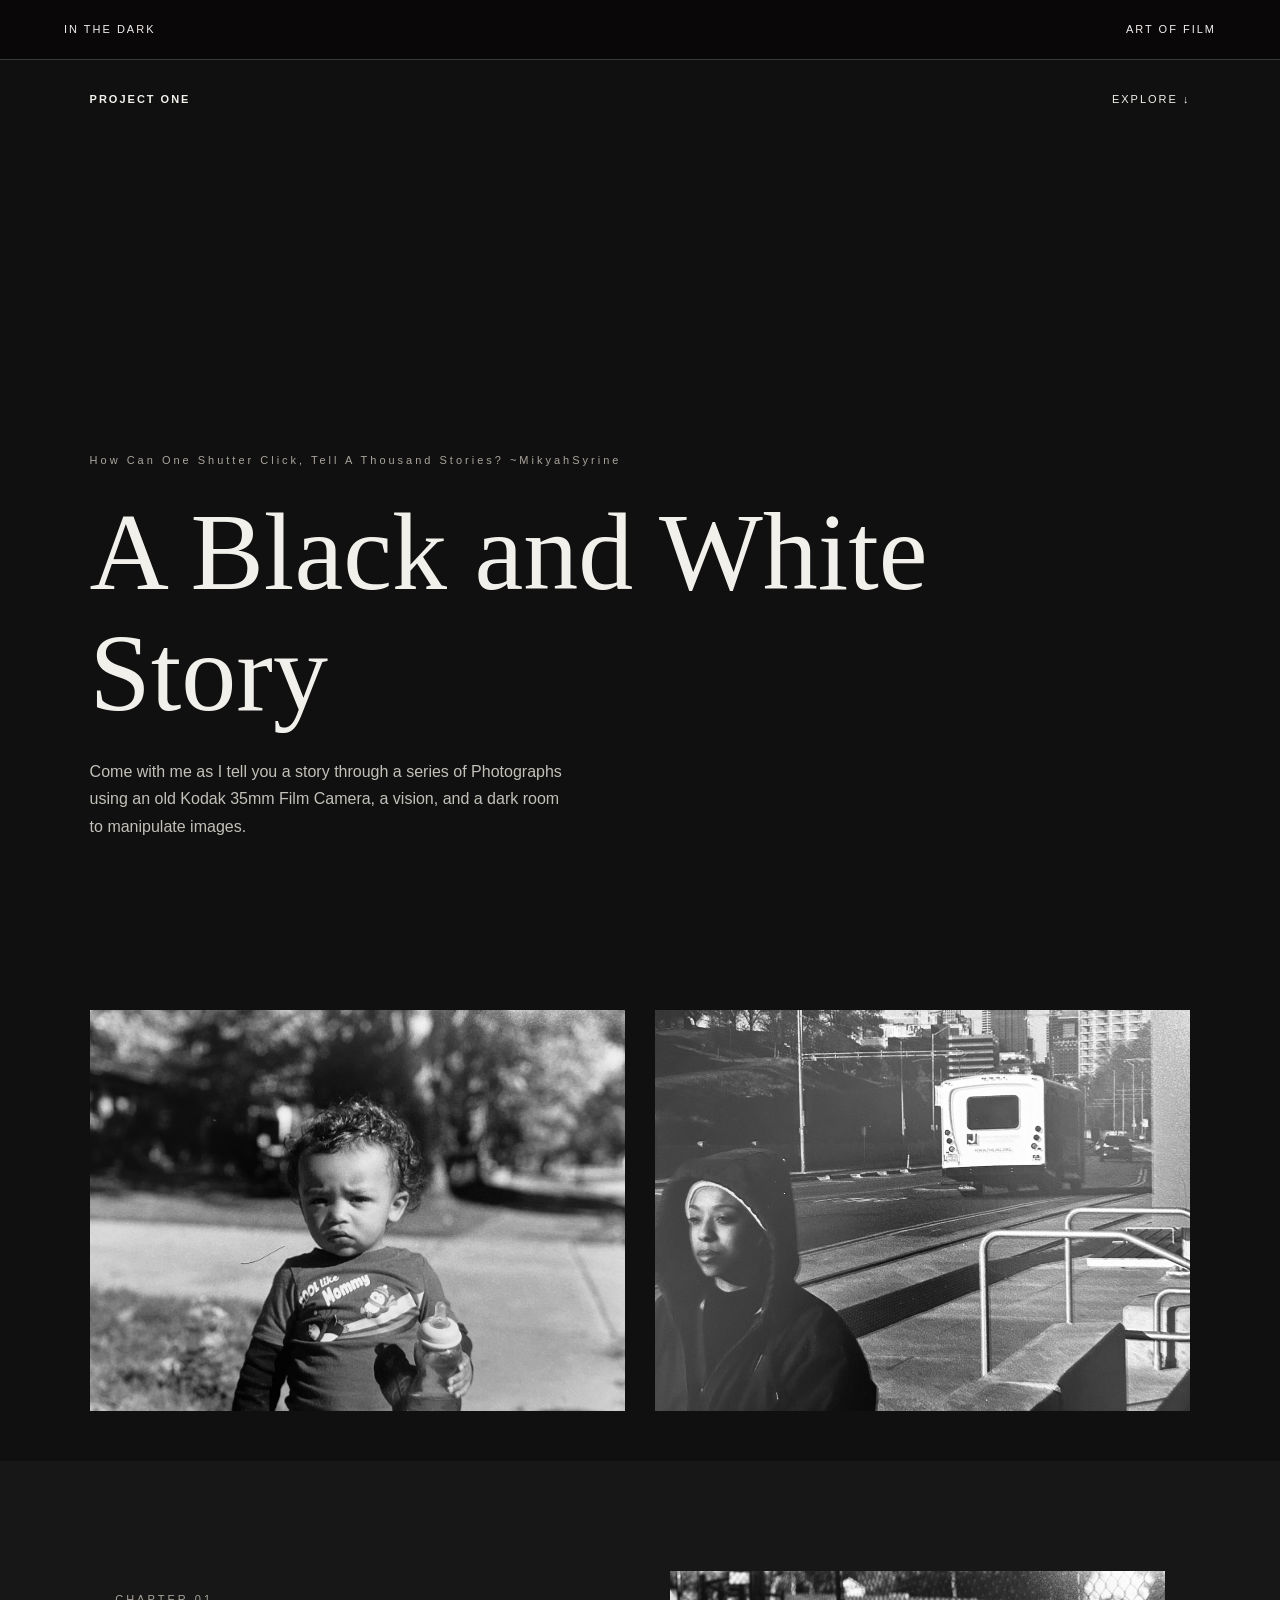
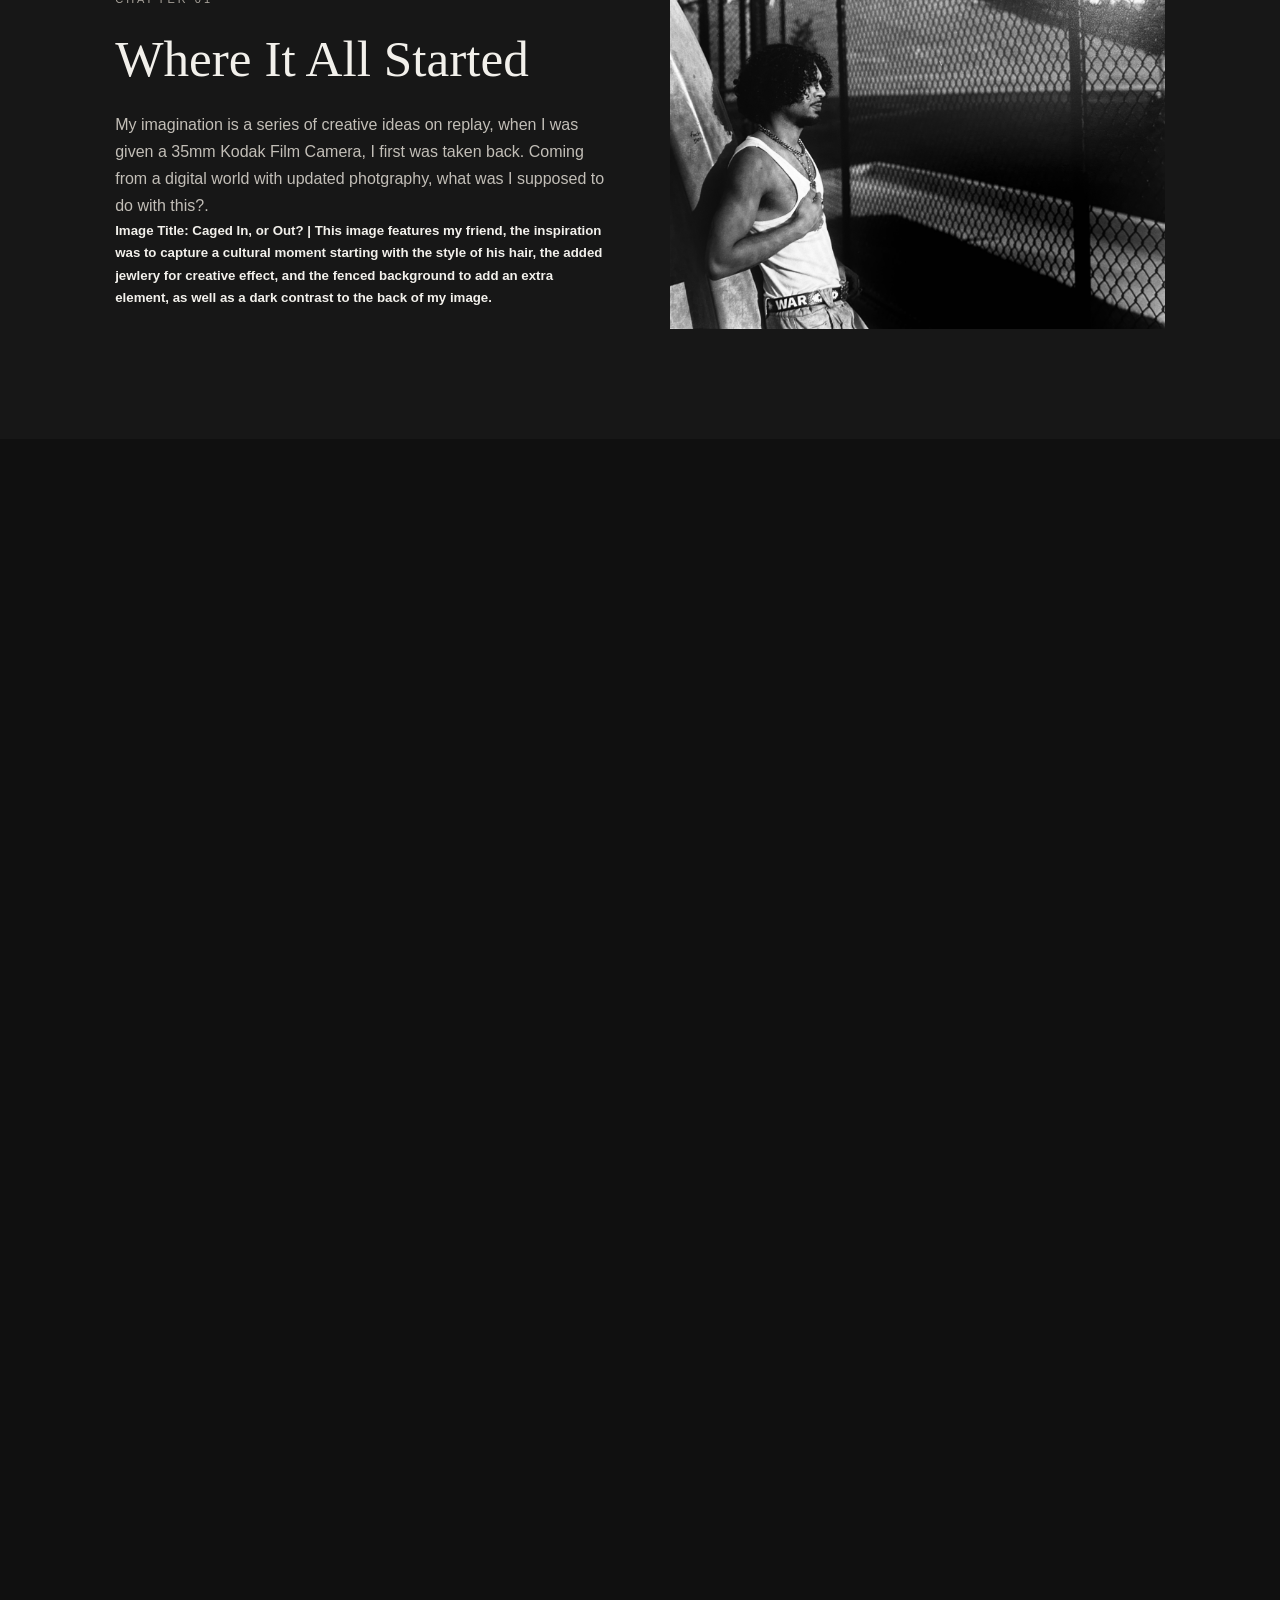
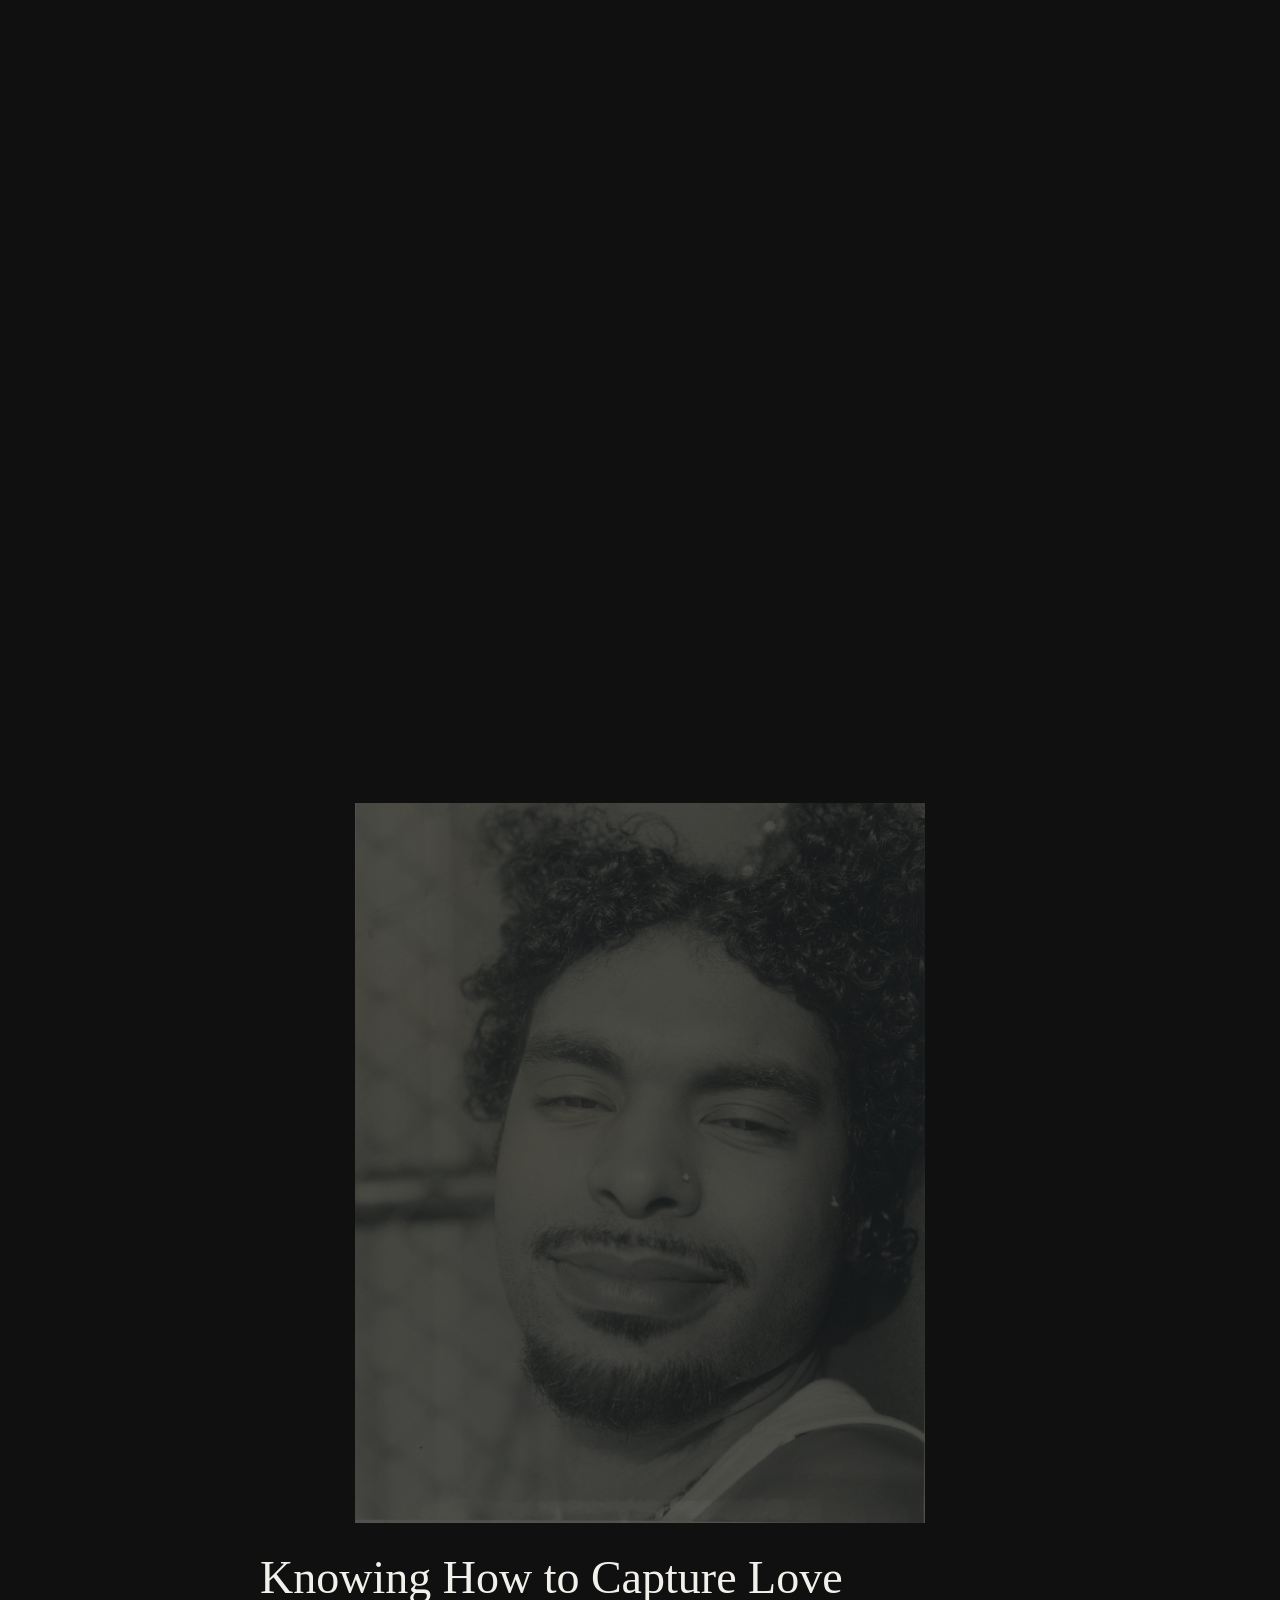
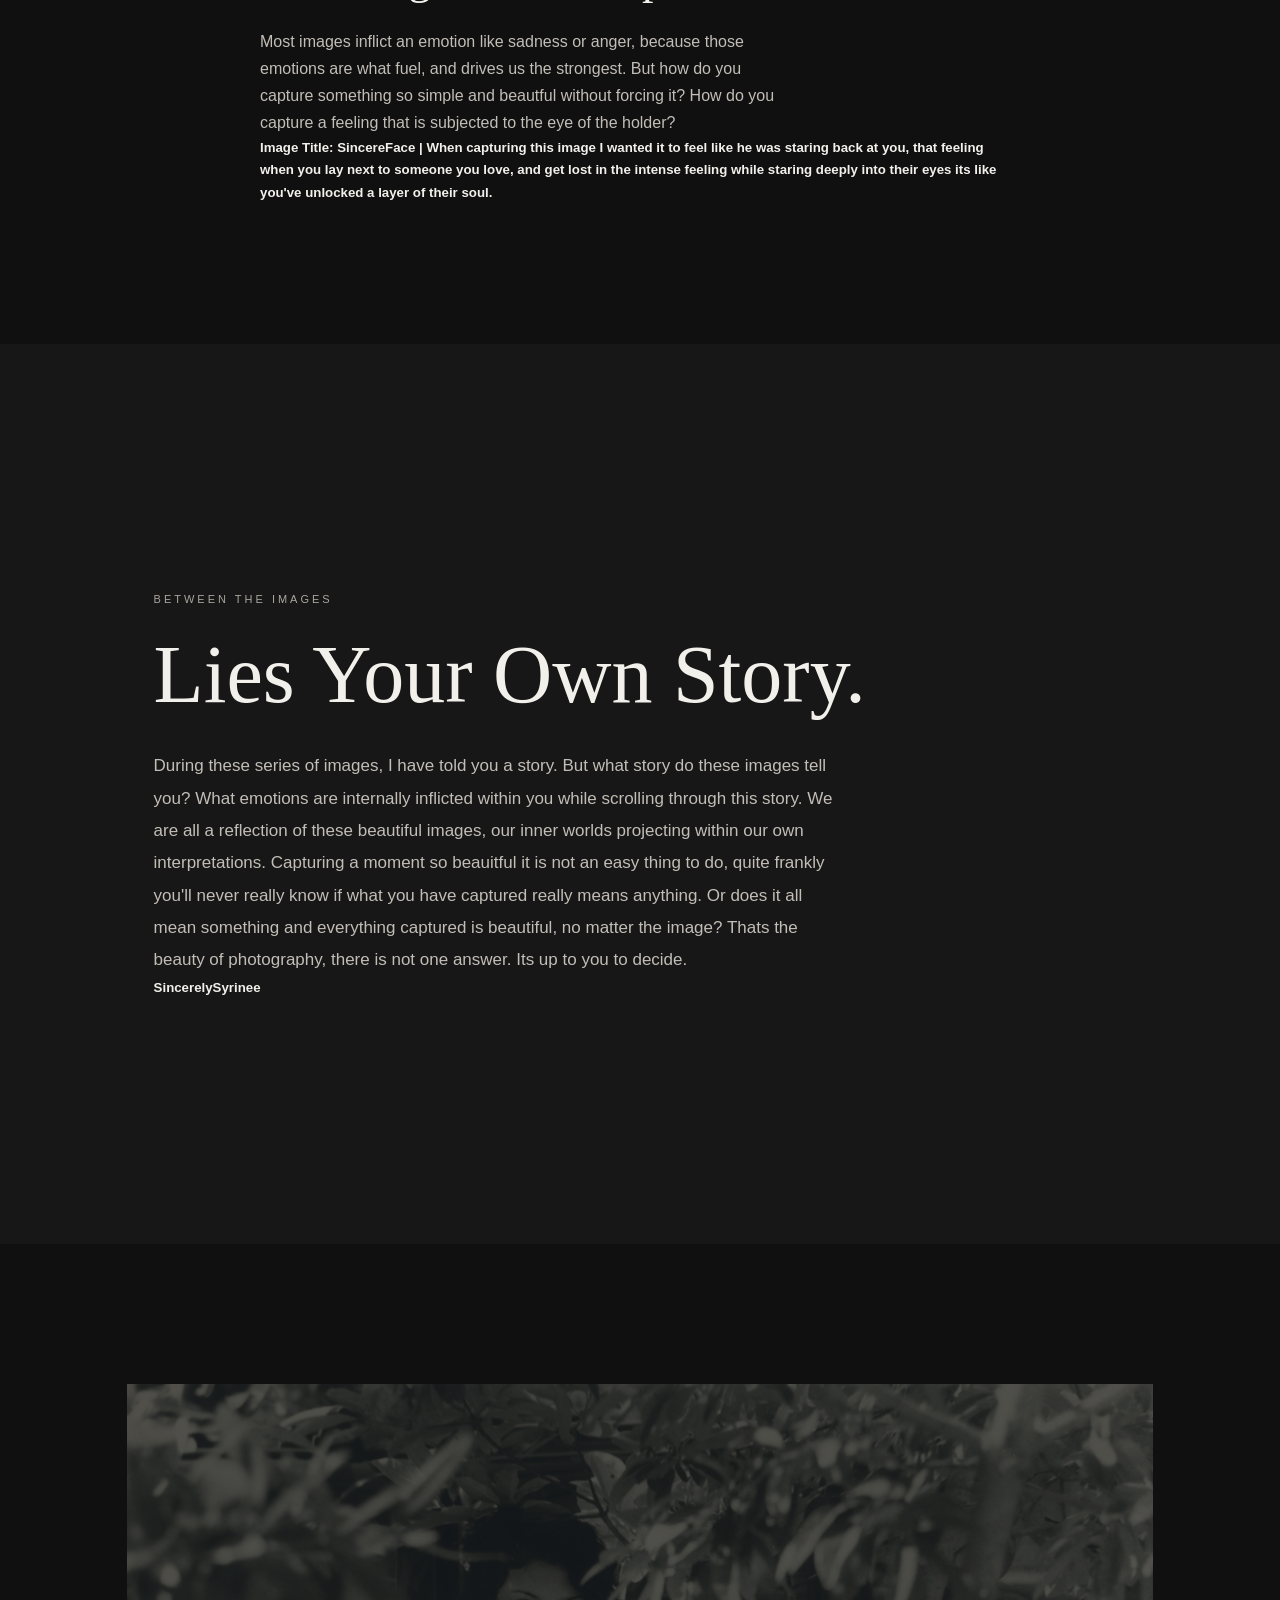
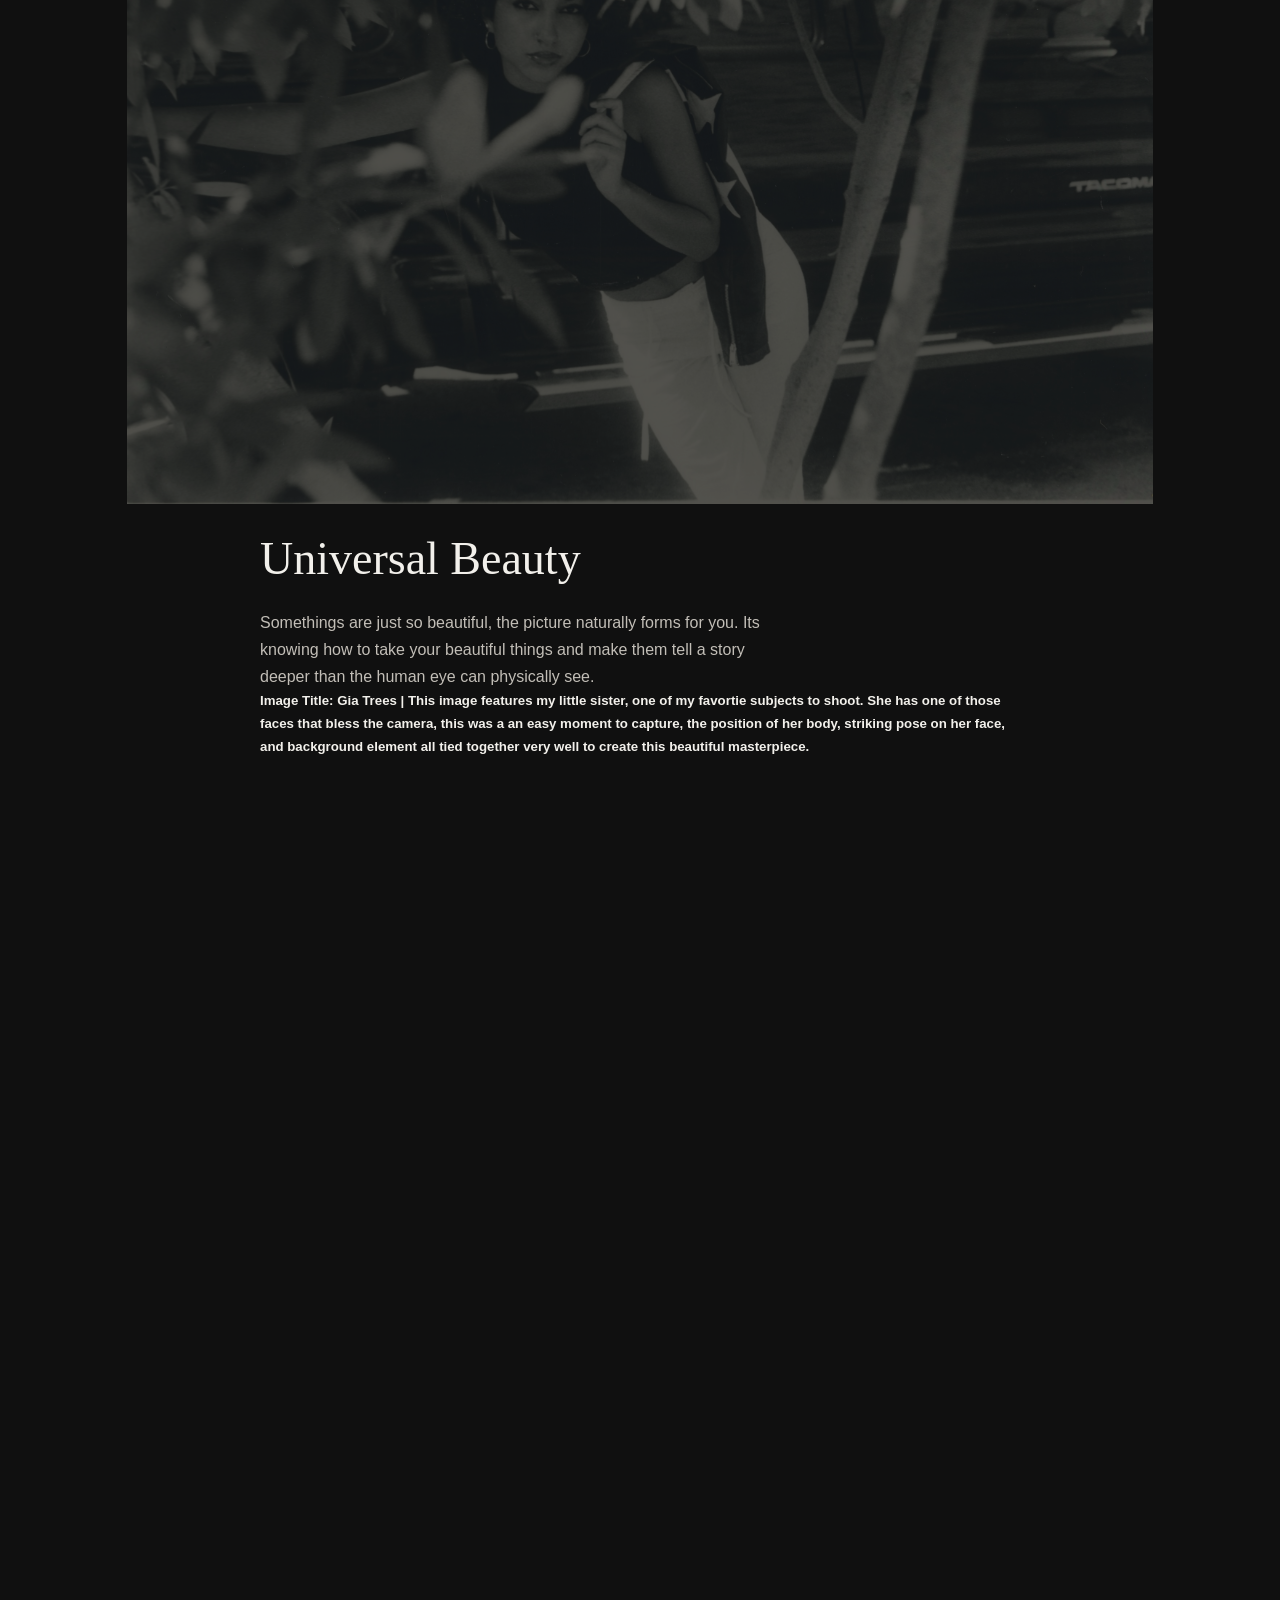
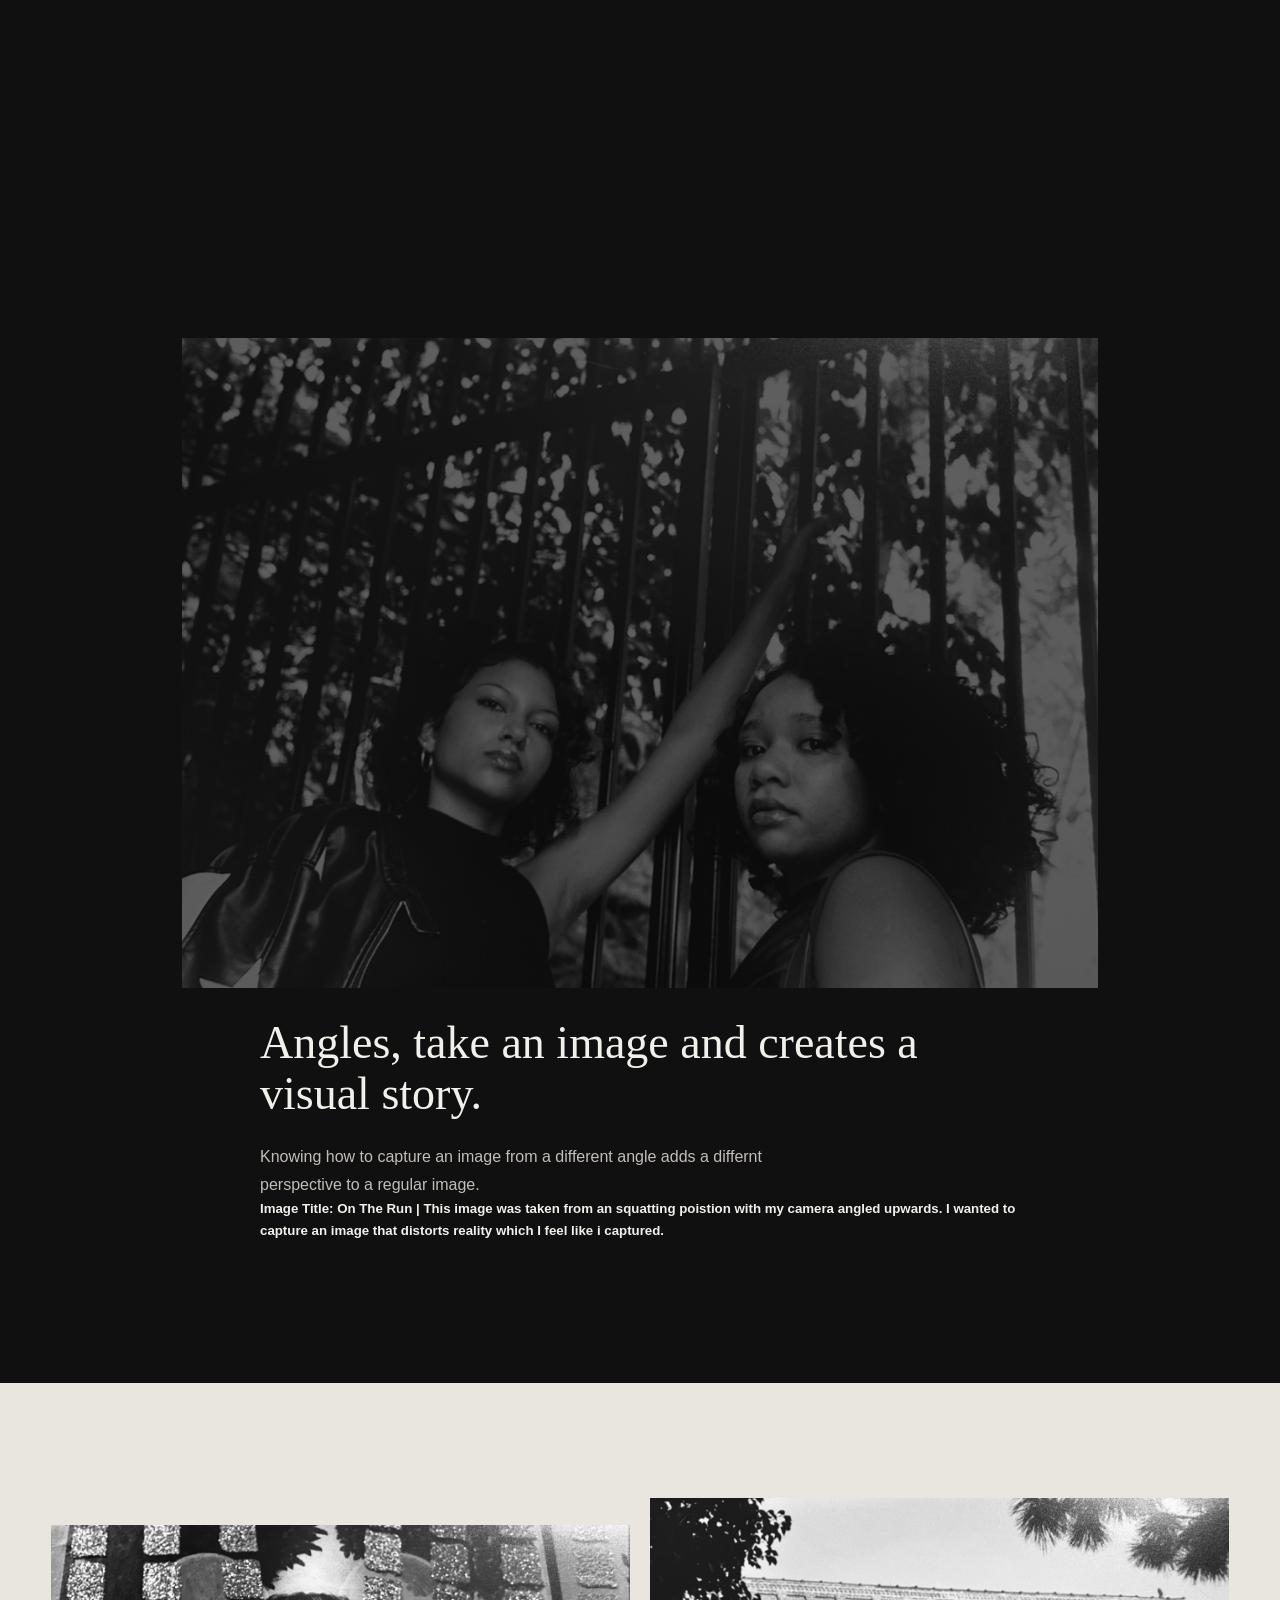
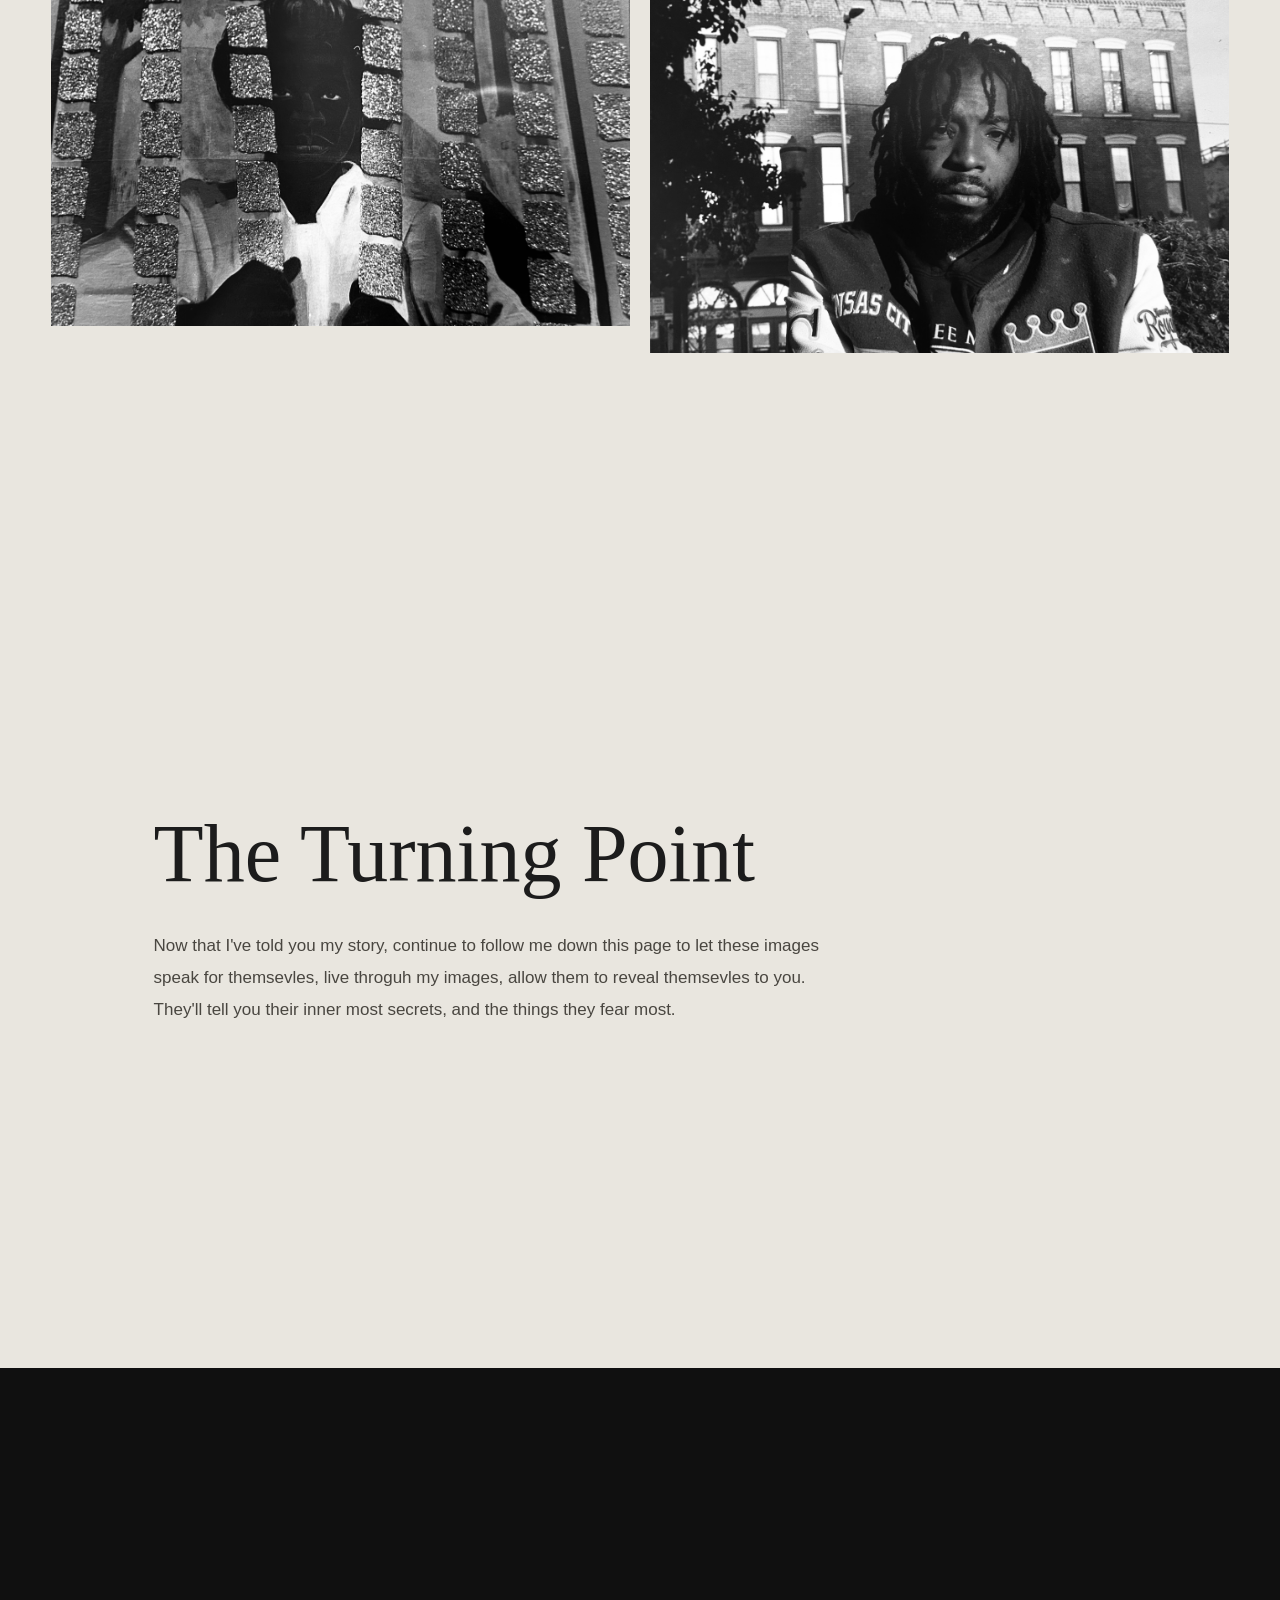
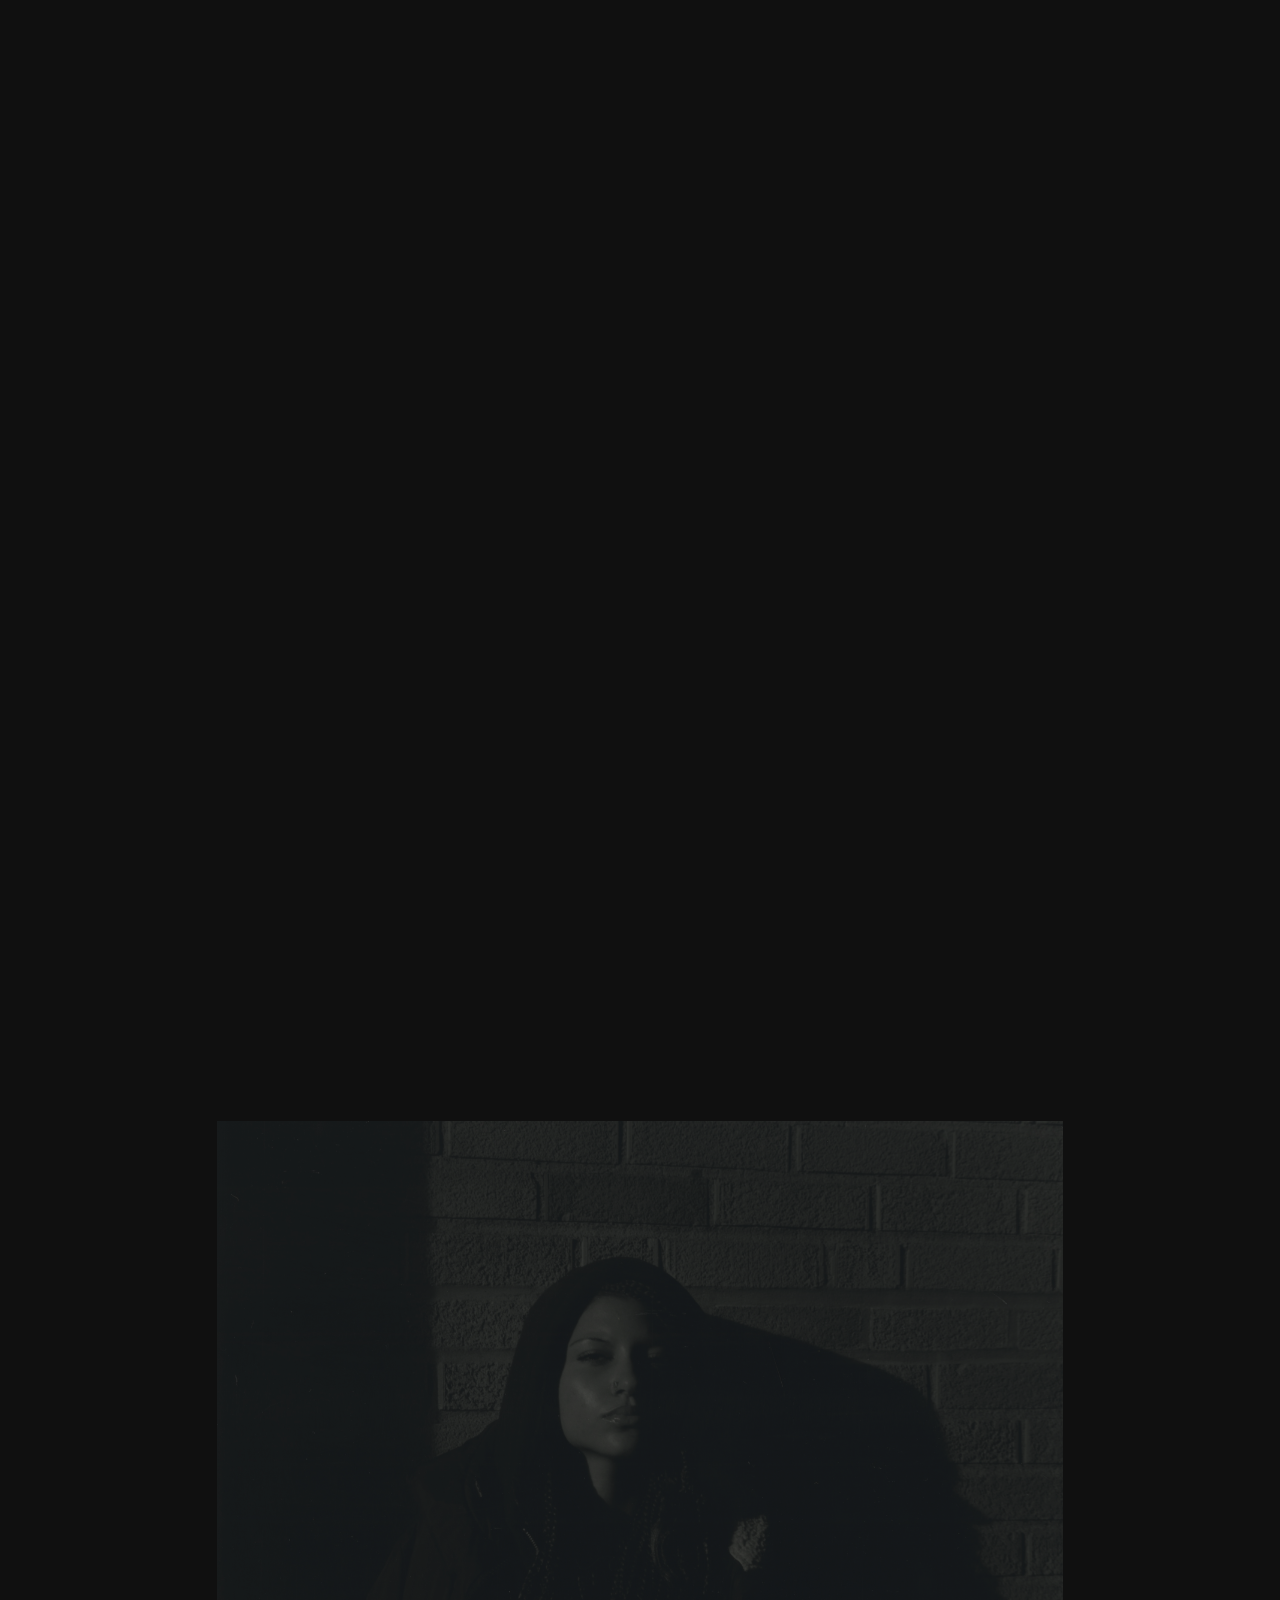
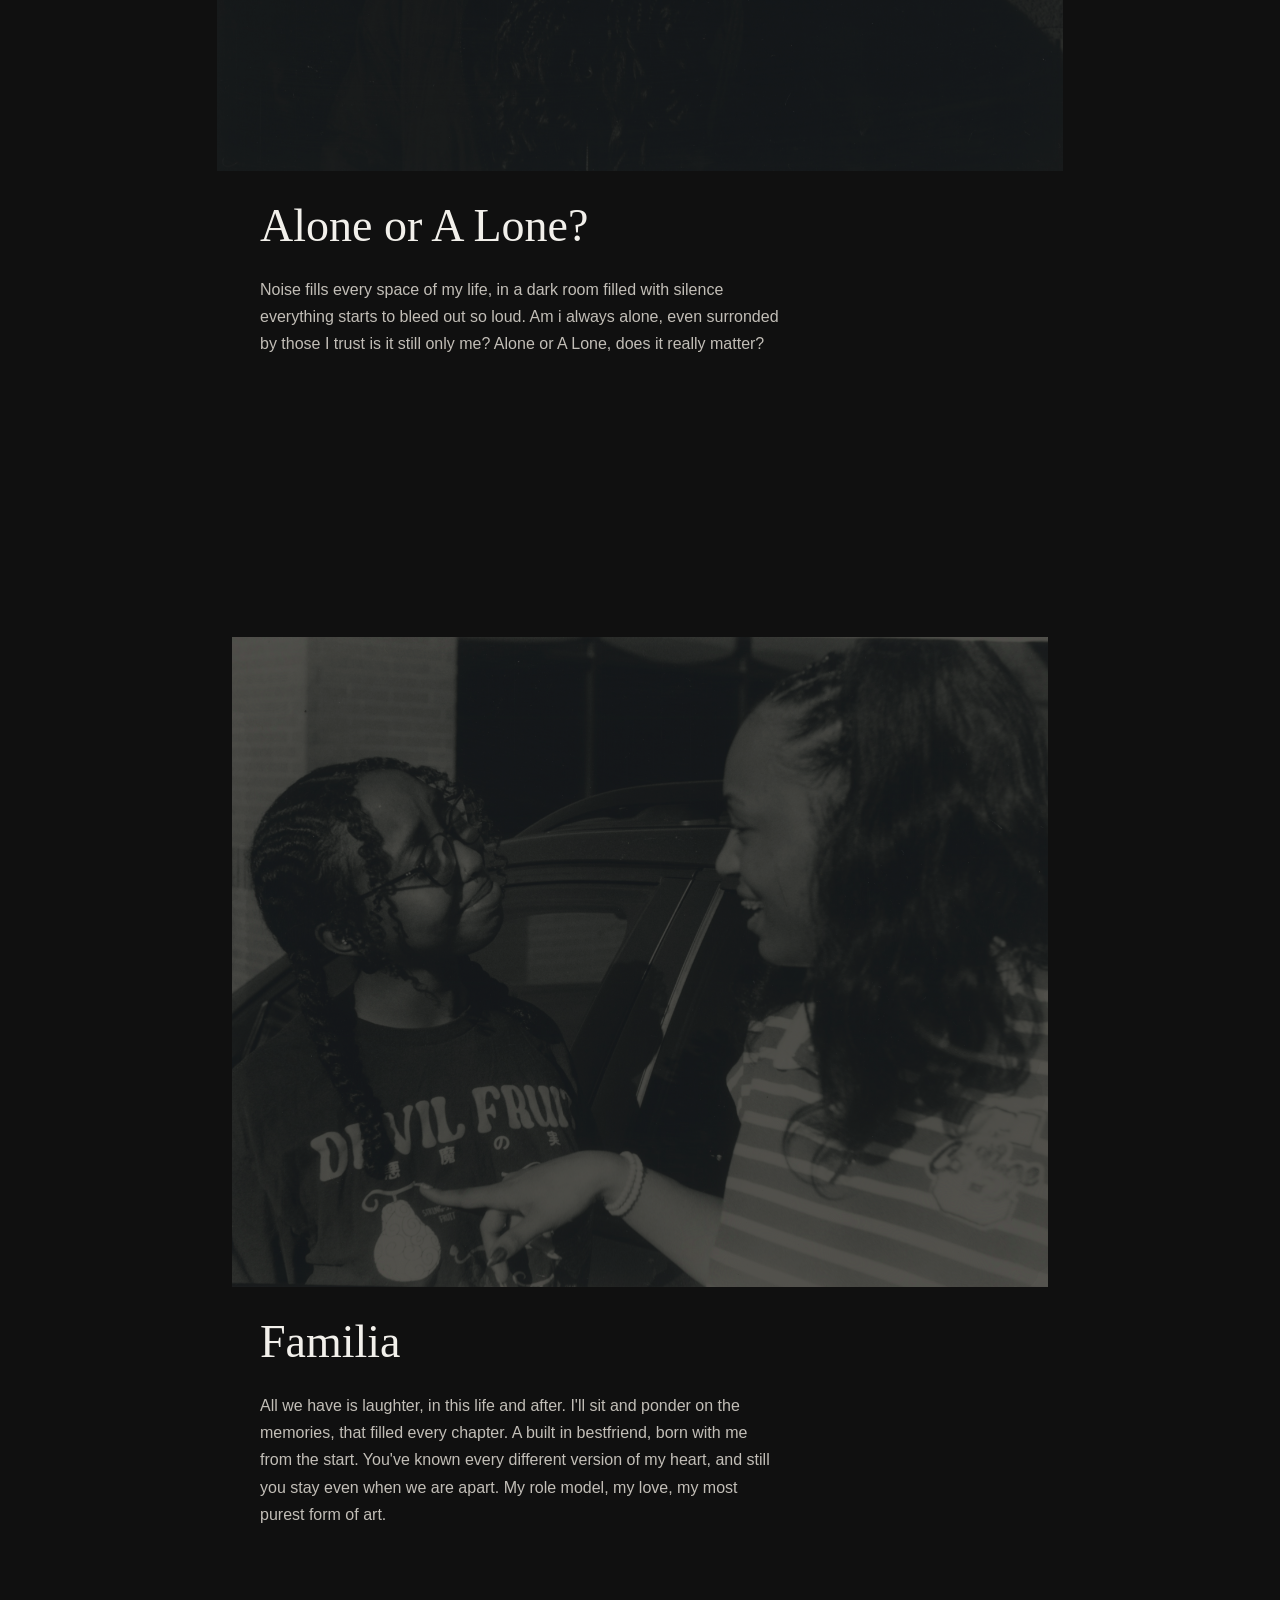
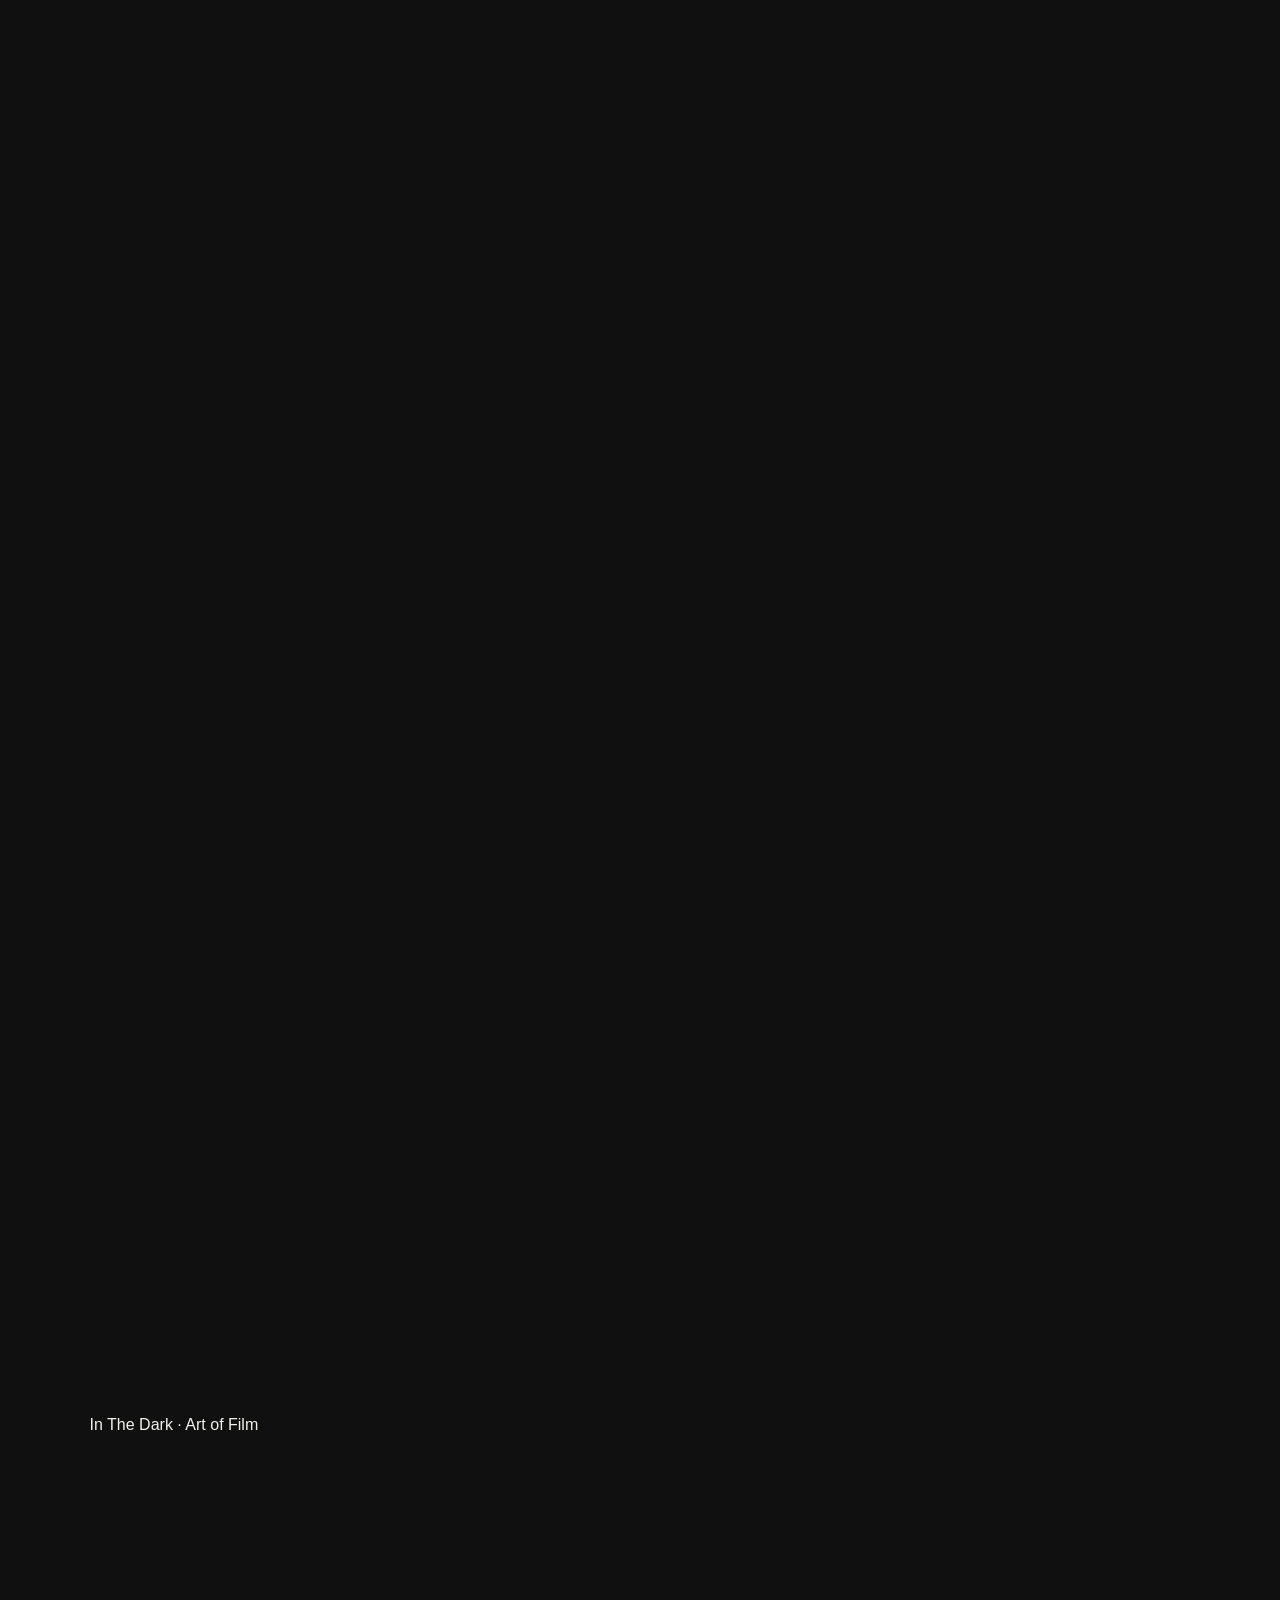
==== commit d7a4eb7b: "h" ====
--- a/index.html
+++ b/index.html
@@ -174,7 +174,7 @@
       <section class="hero">
   <p>In The Dark &middot; Art of Film</p>
   <h1 class="color-red">INTO THE DARKROOM</h1>
-  <p>The art of film does not start with the final image, it first stars with a thought, an image inside of your head, and a spark of cursity. Follow me 
+  <p>The art of film does not start with the final image, it first starts with a thought, an image inside of your head, and a spark of cursity. Follow me 
     while I show you how the process is much more then it seems.</p>
   <a class="button, top-nav" href="pages/in-the-dark.html">Into The Dark</a>
     </section>
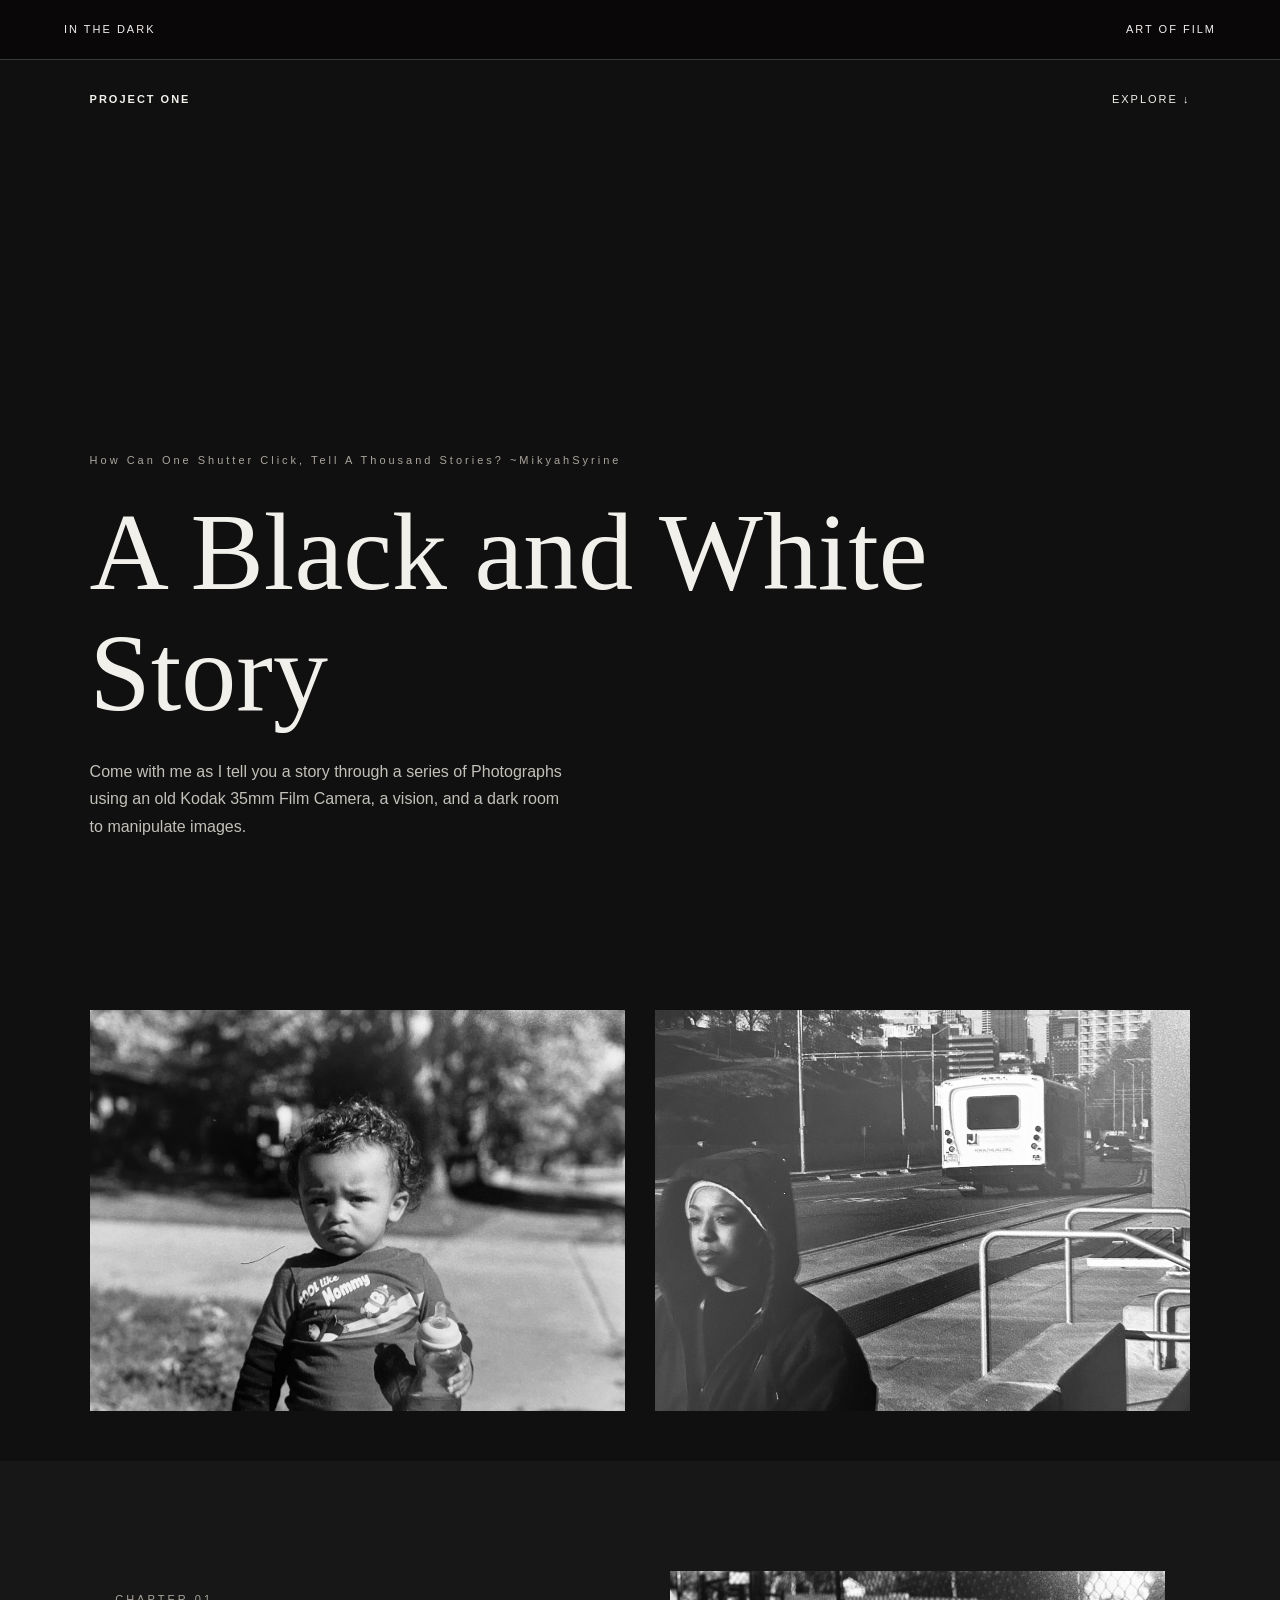
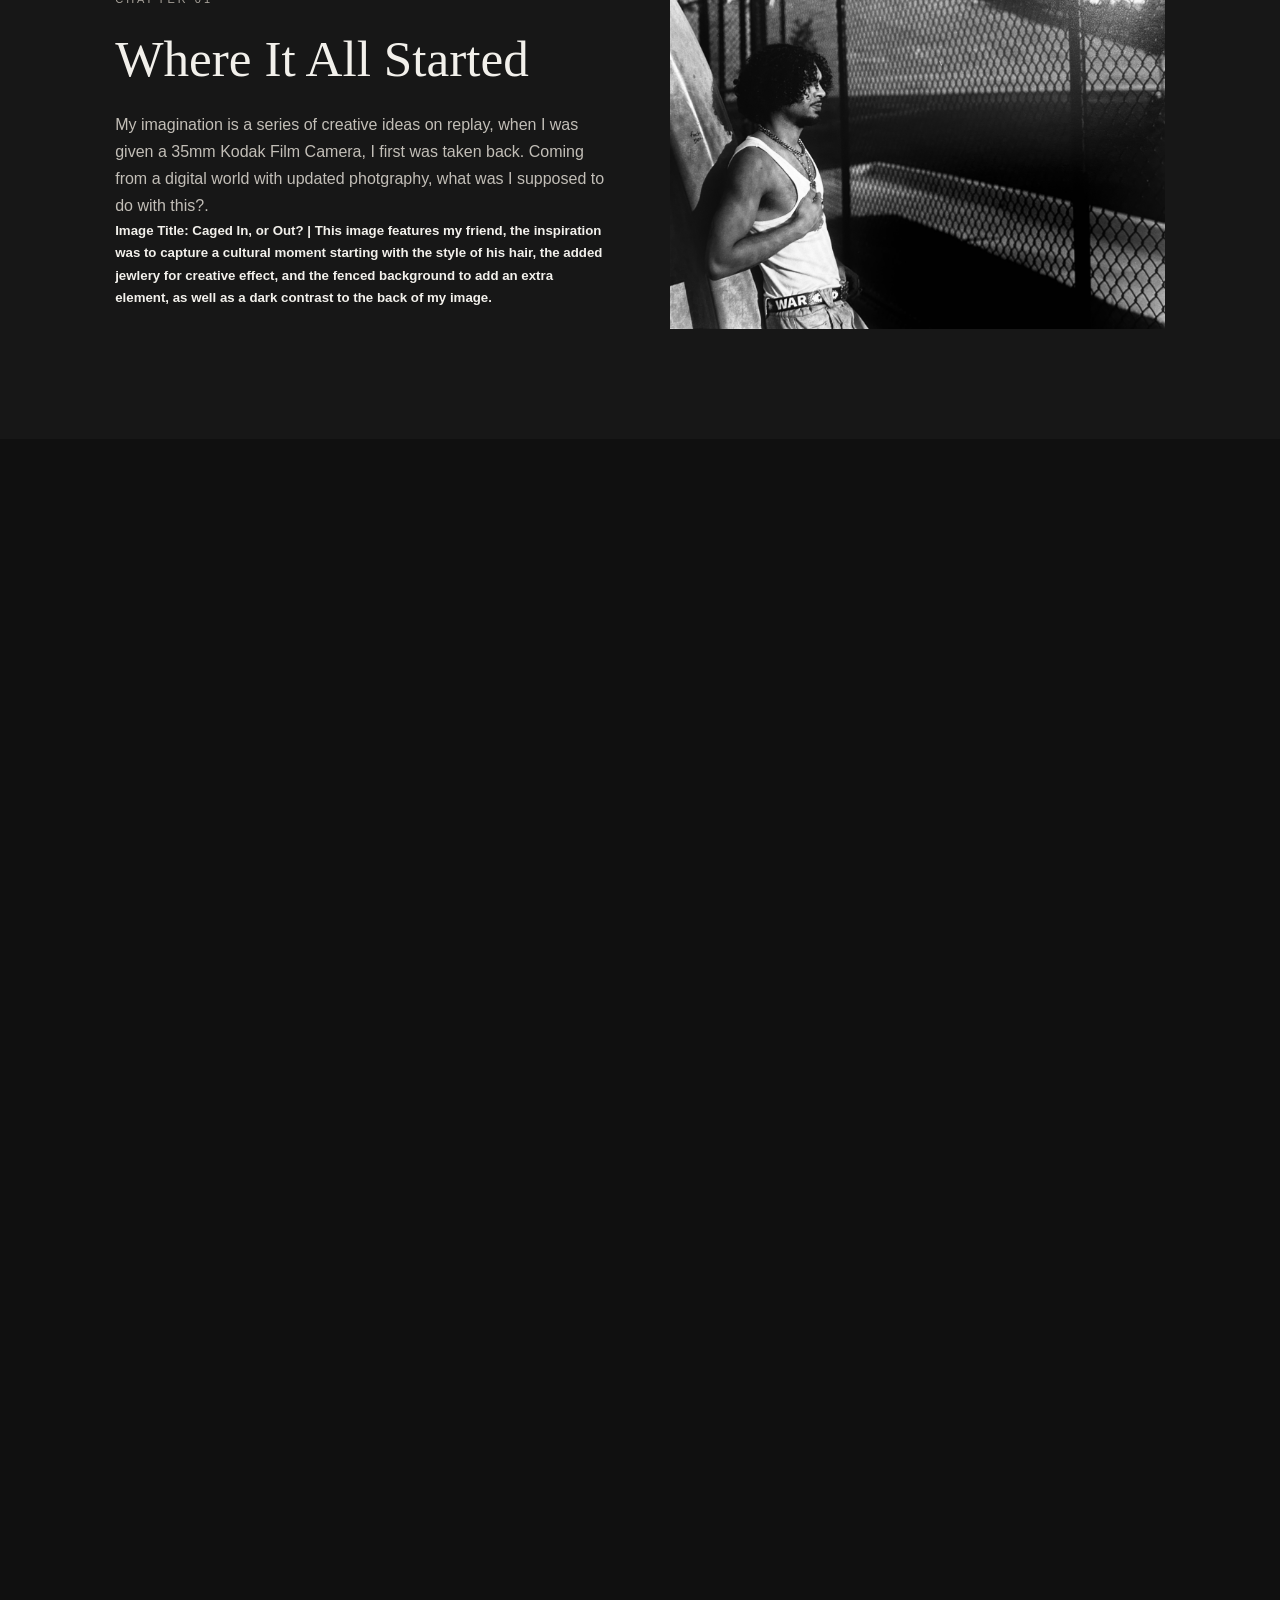
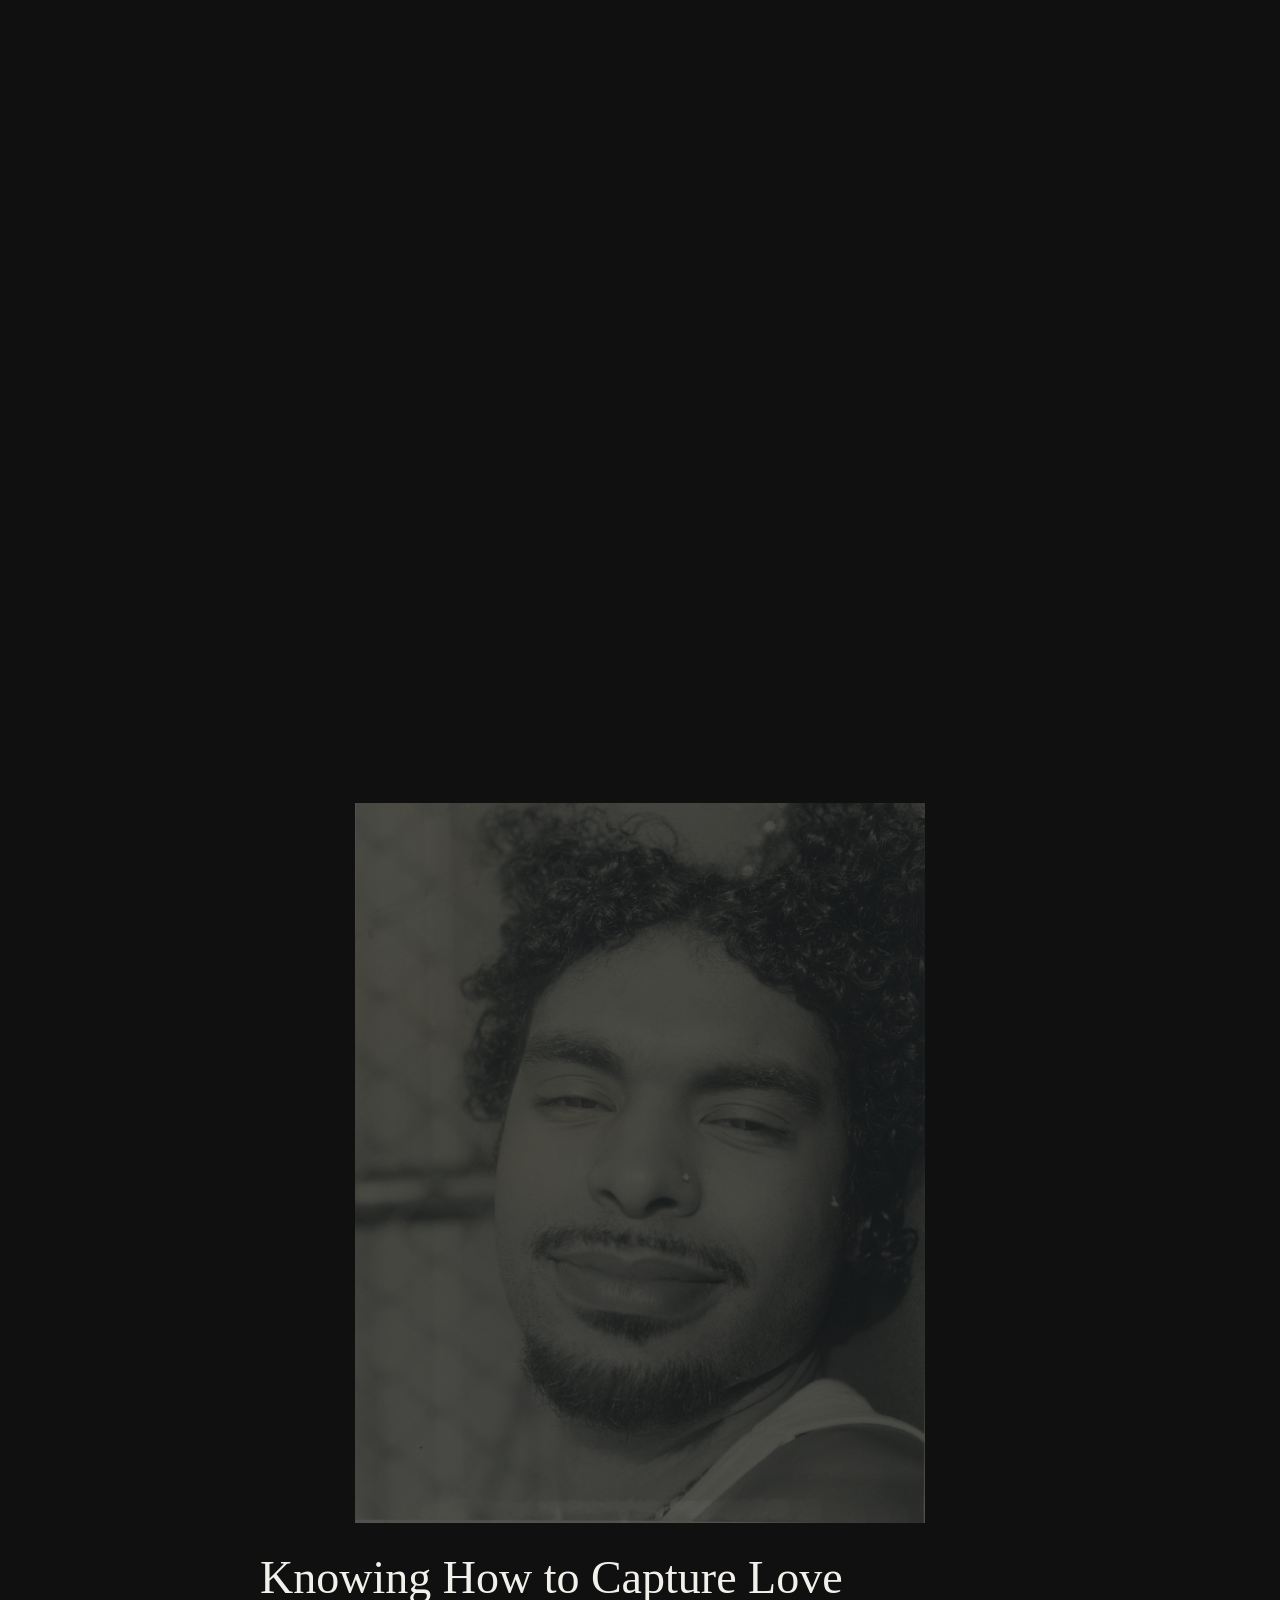
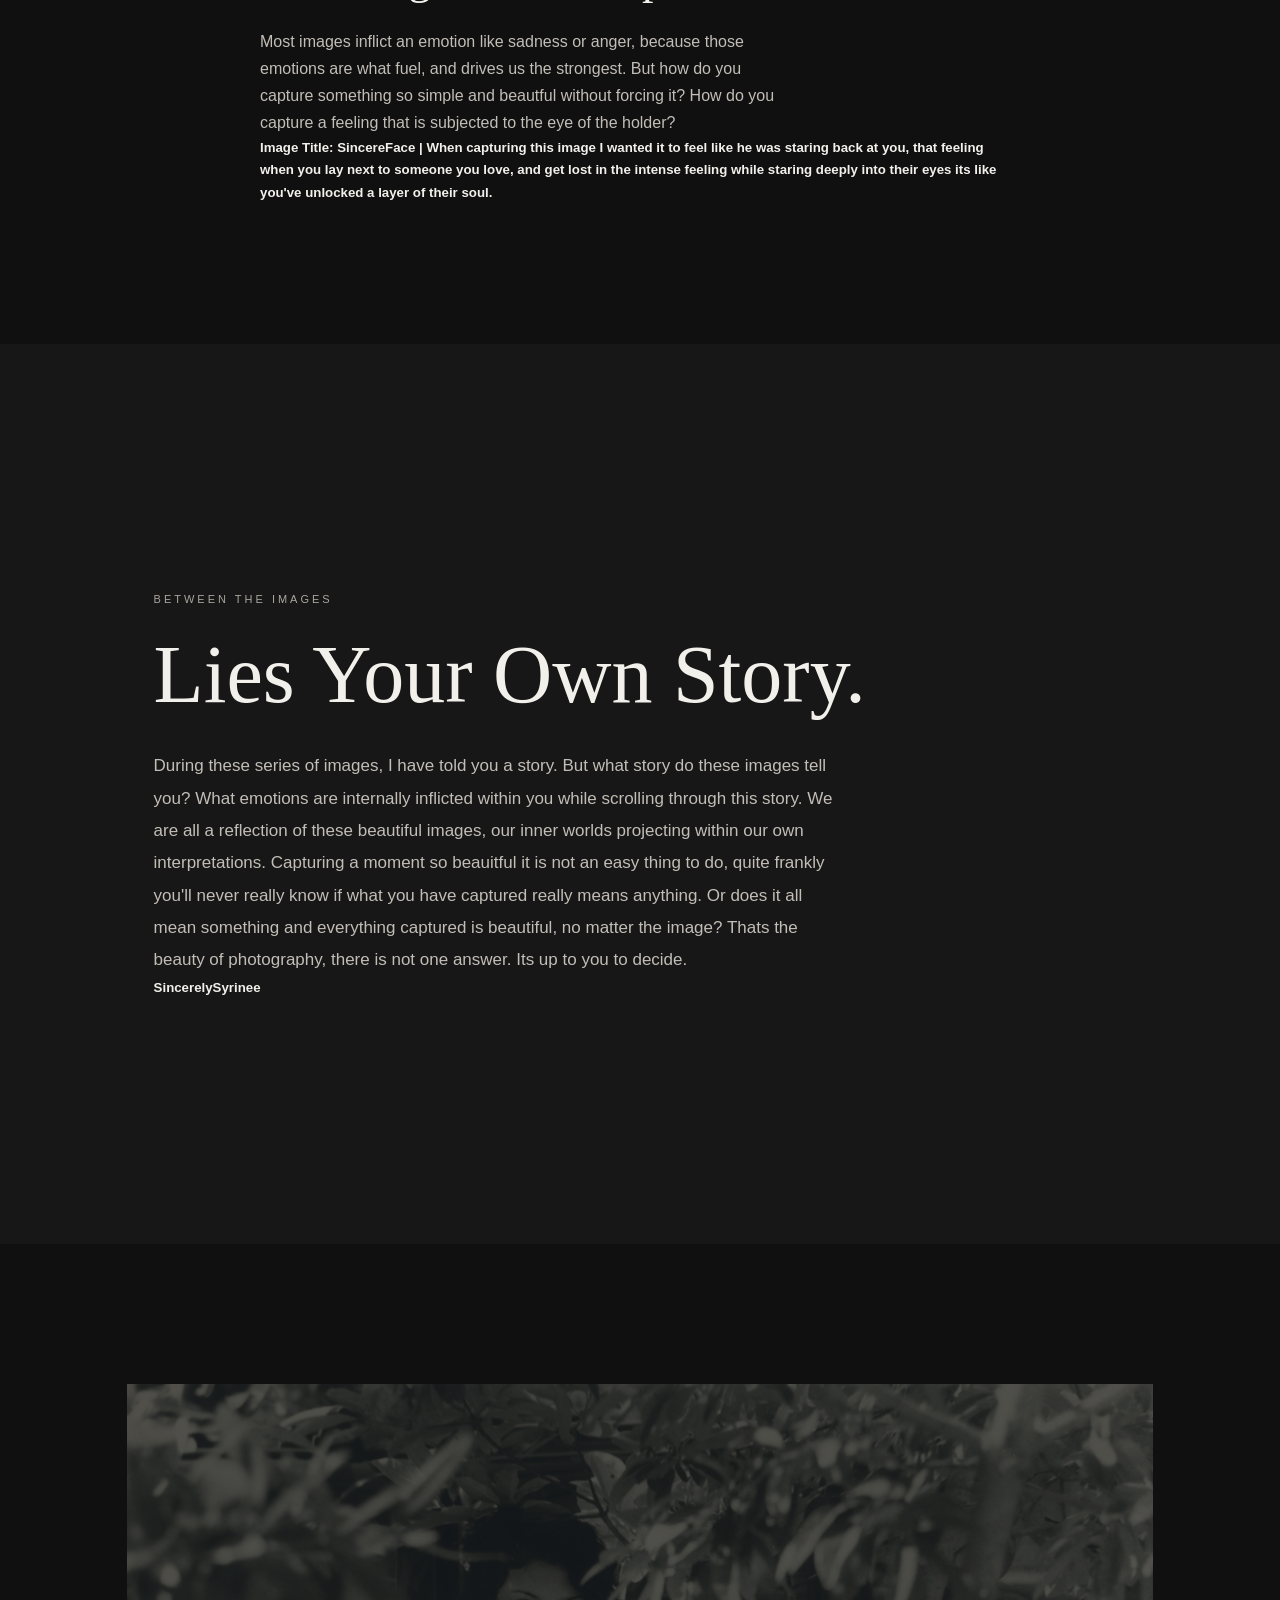
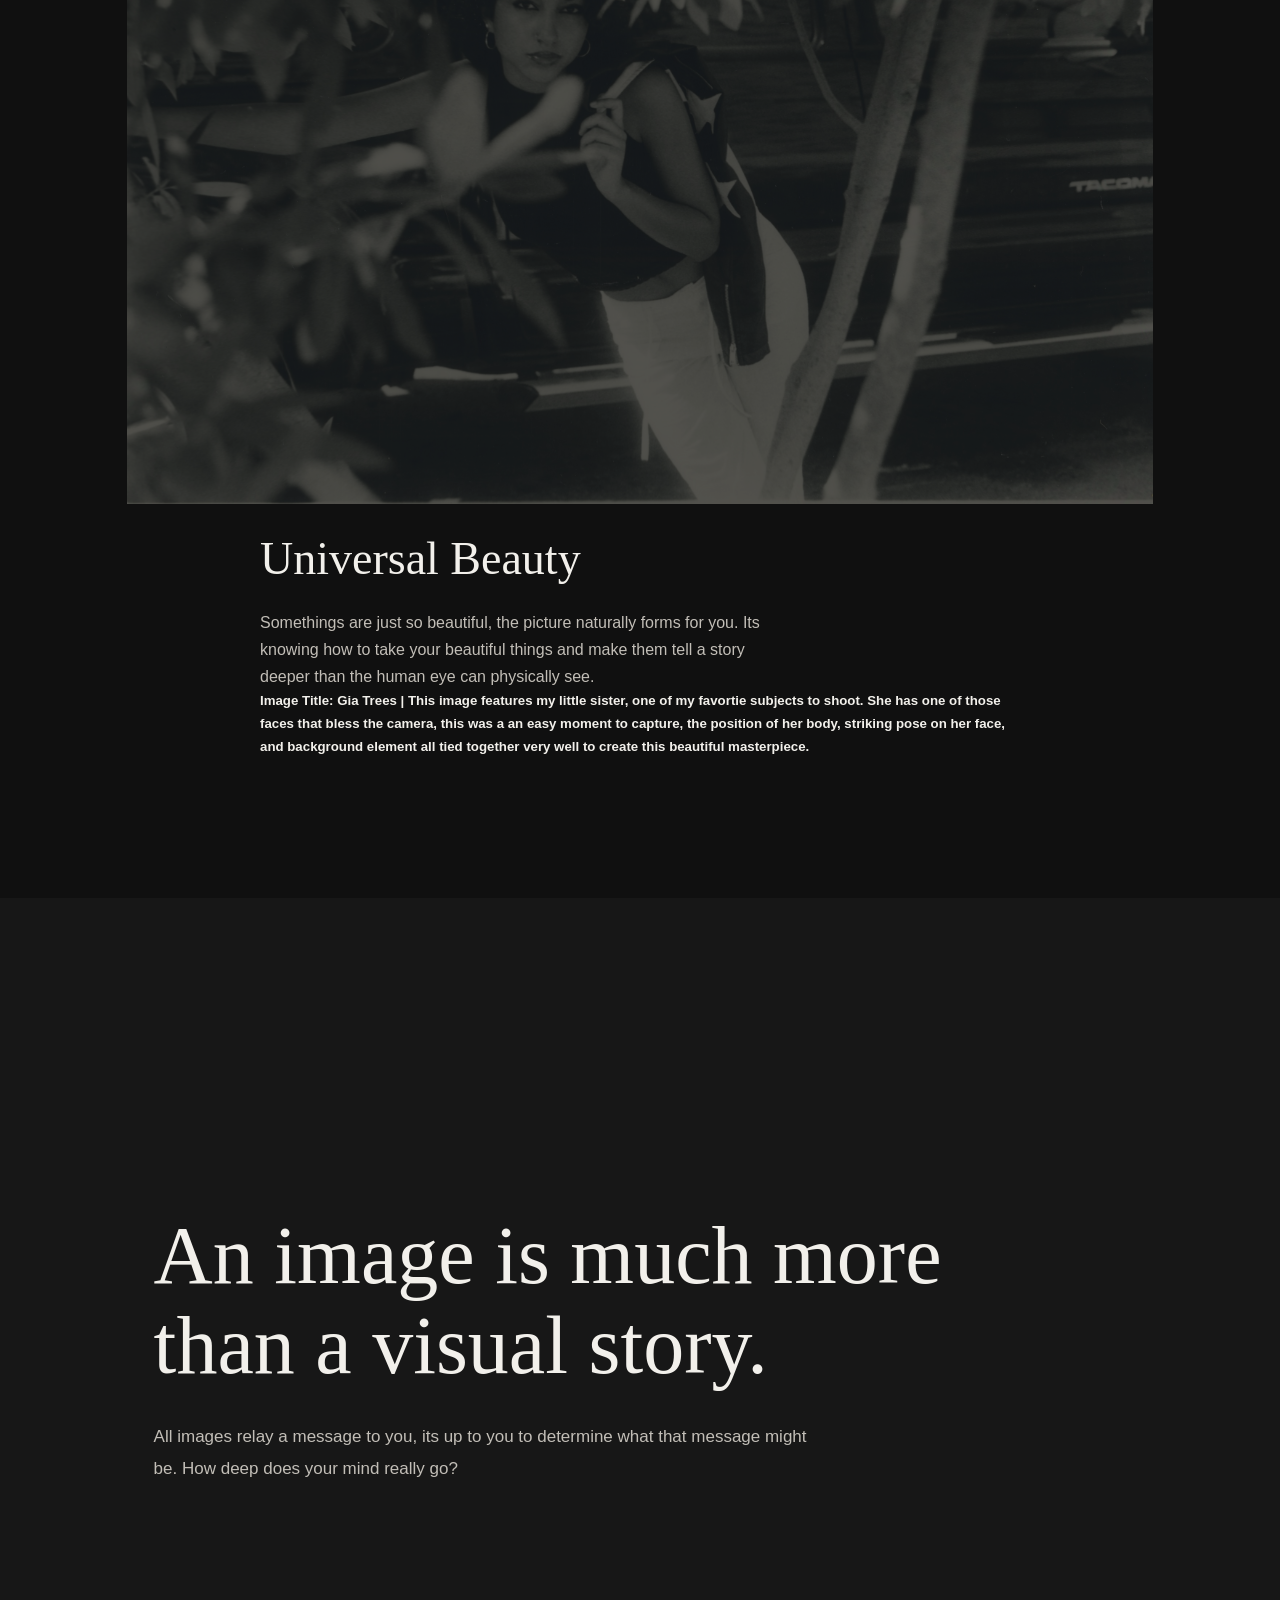
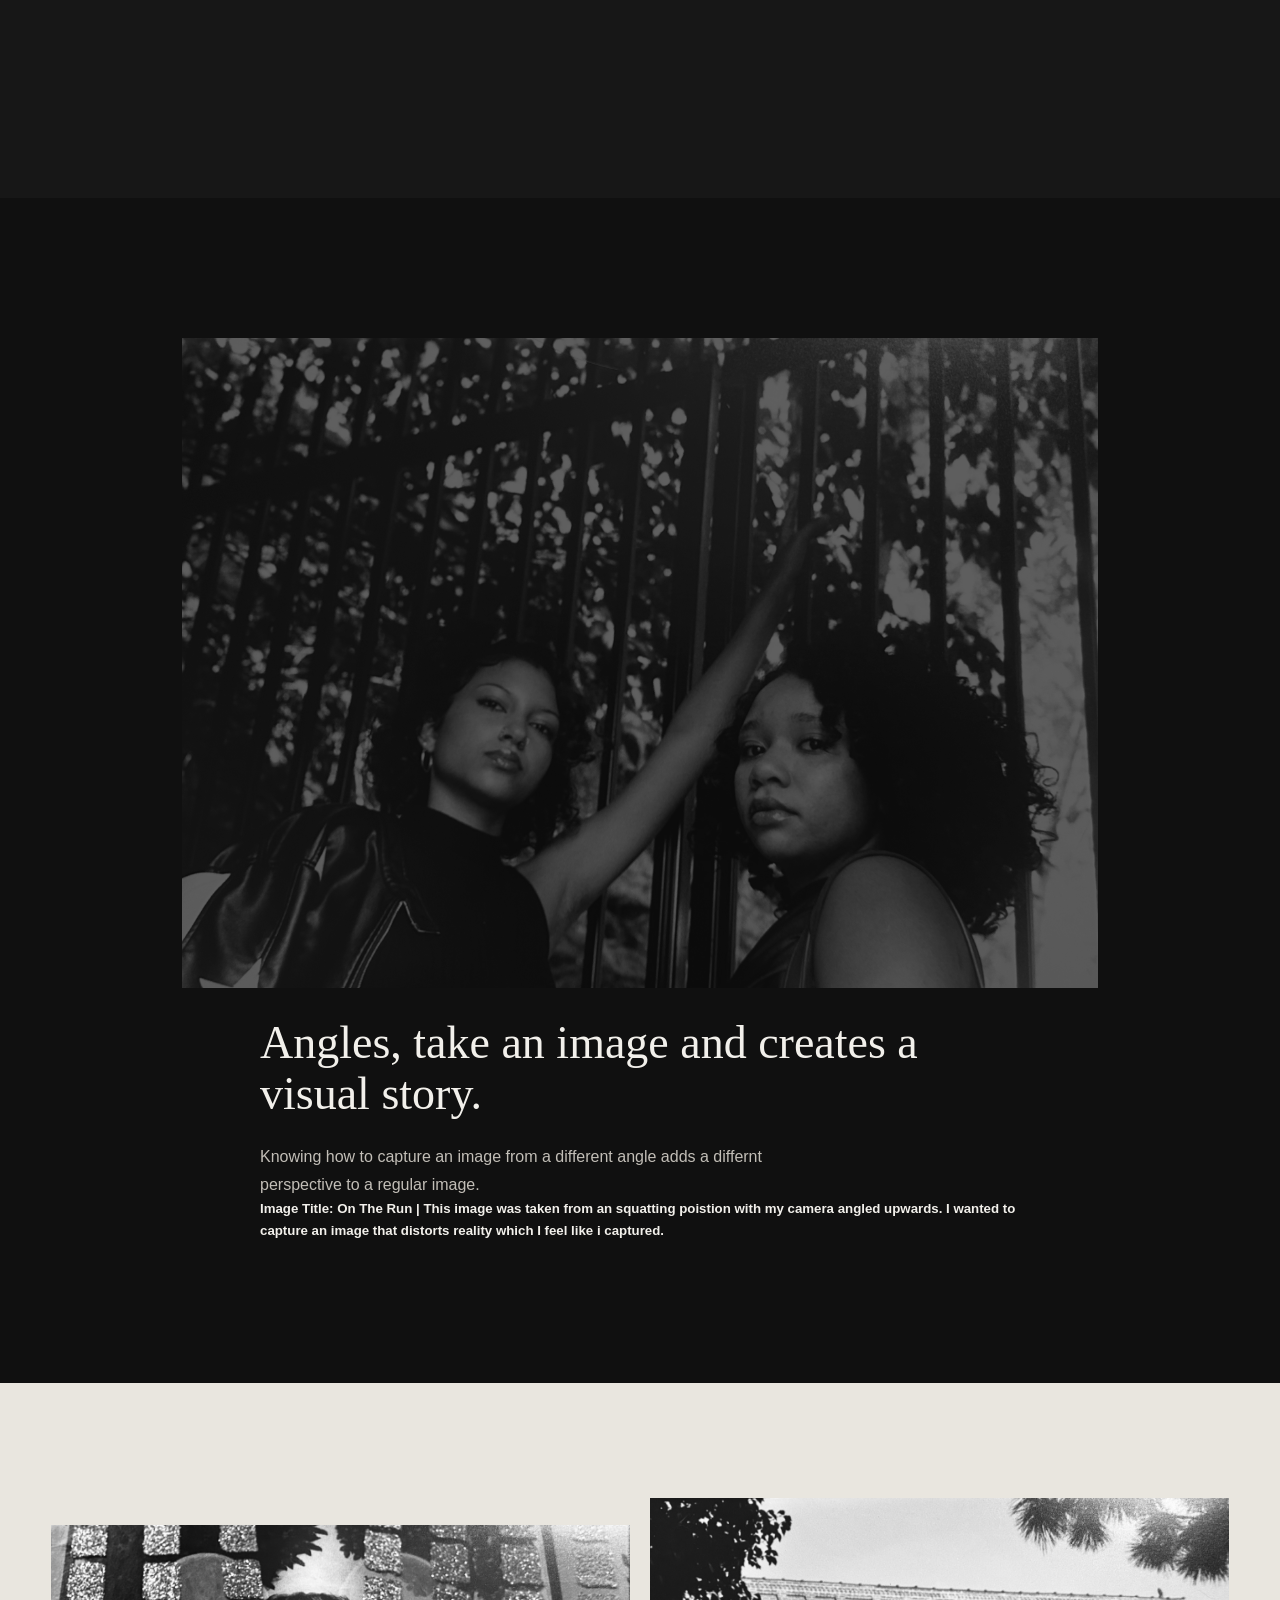
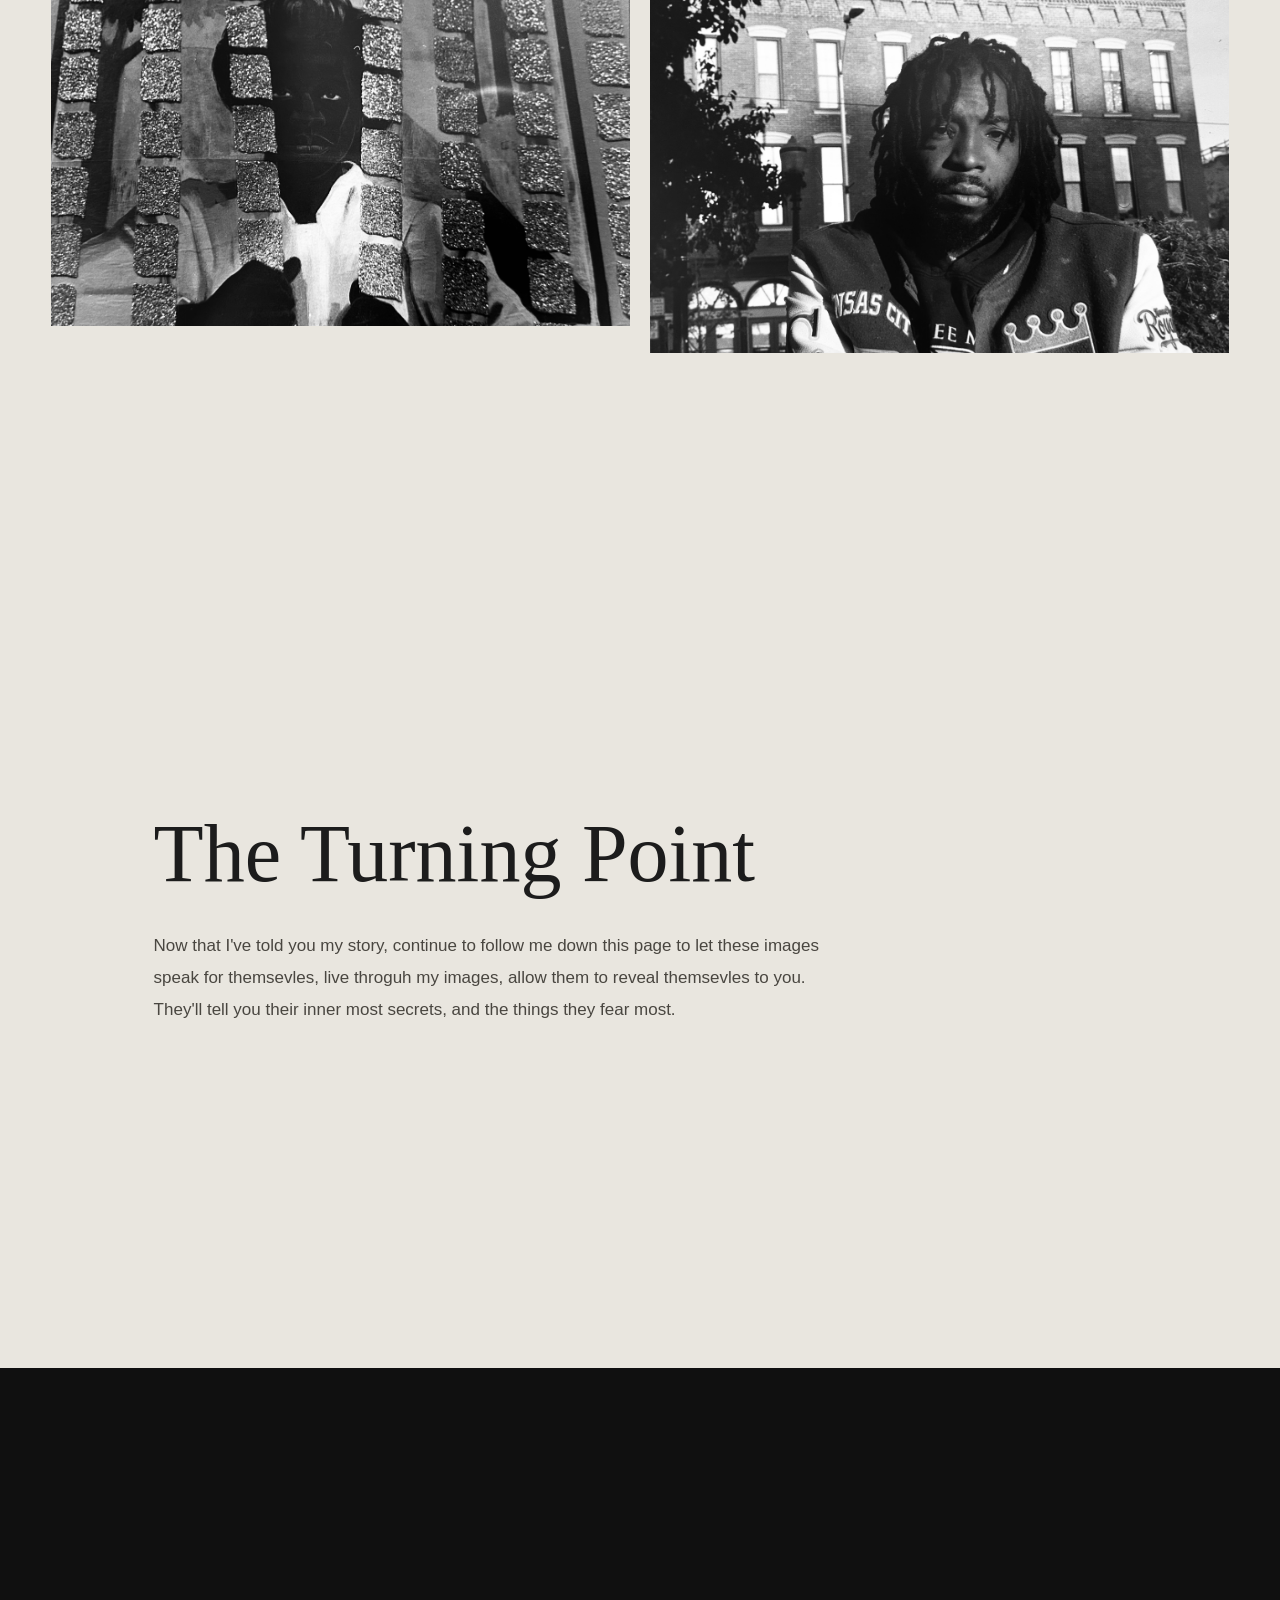
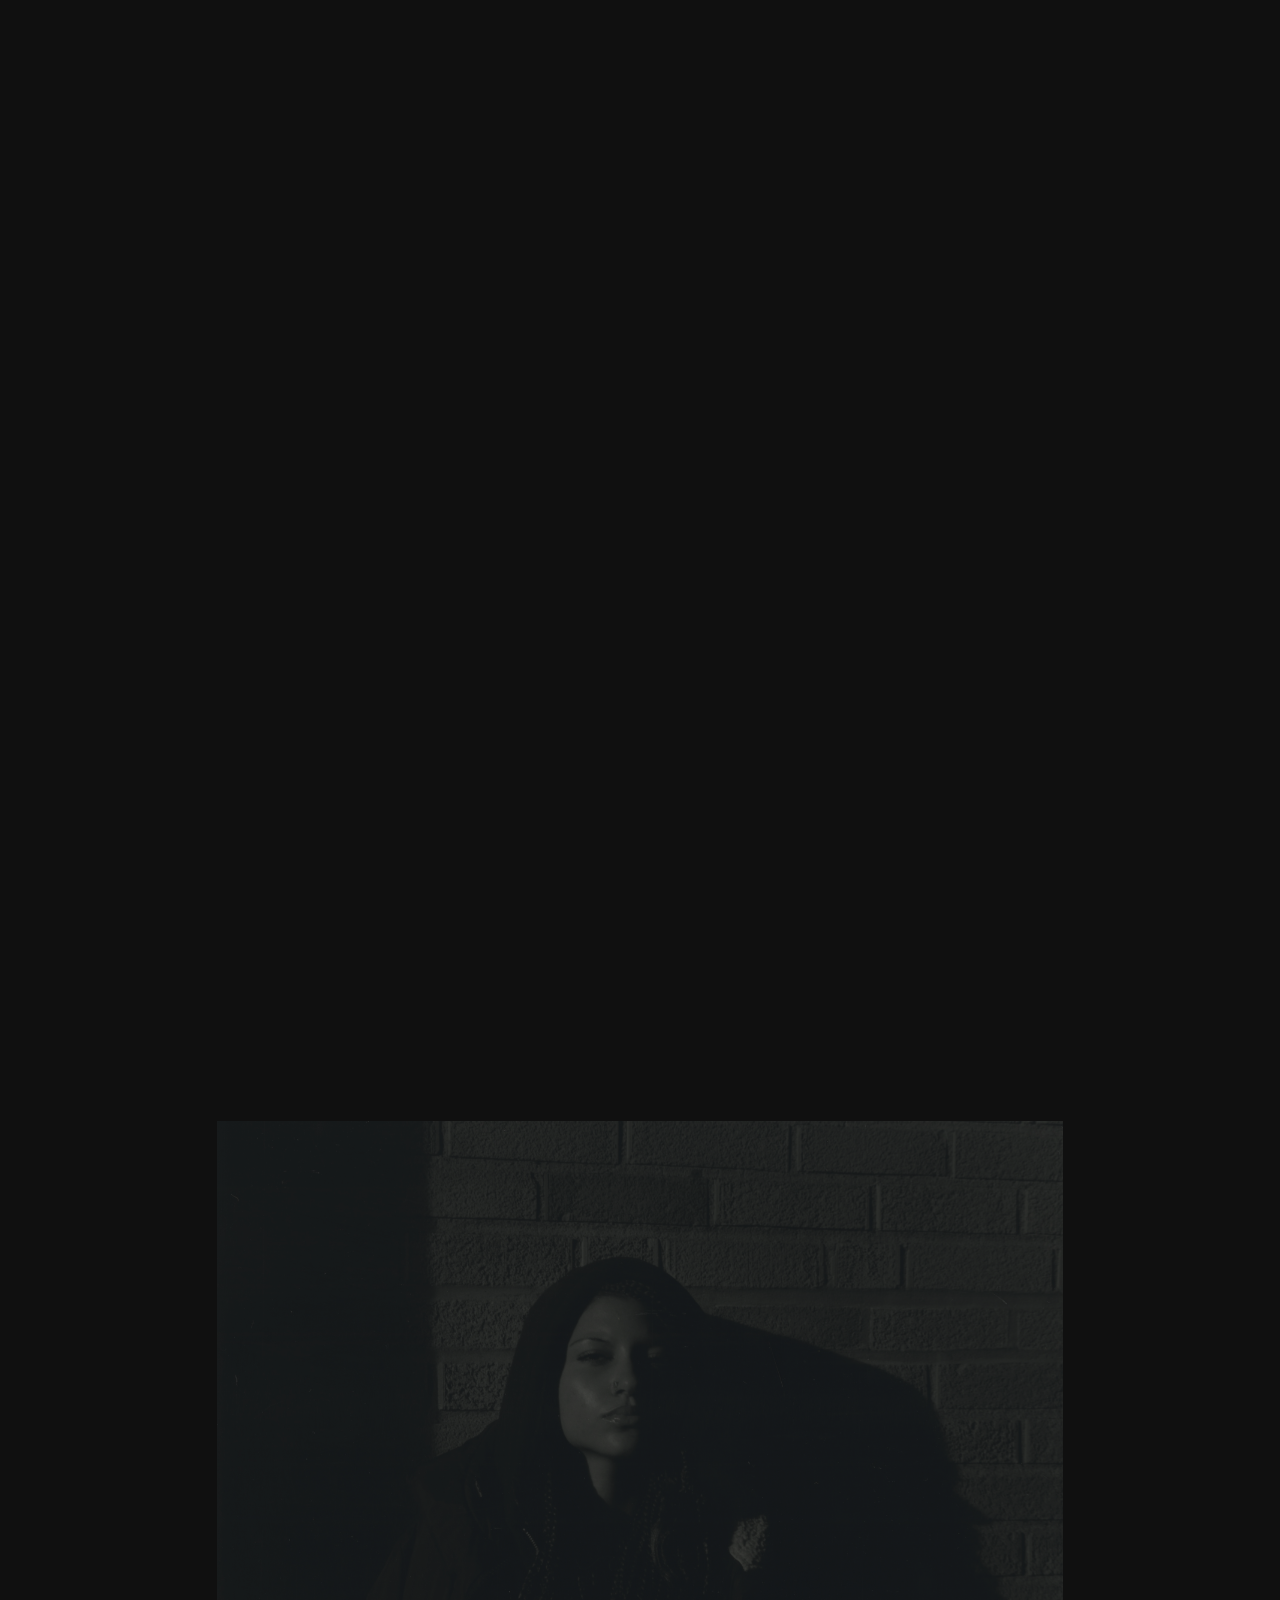
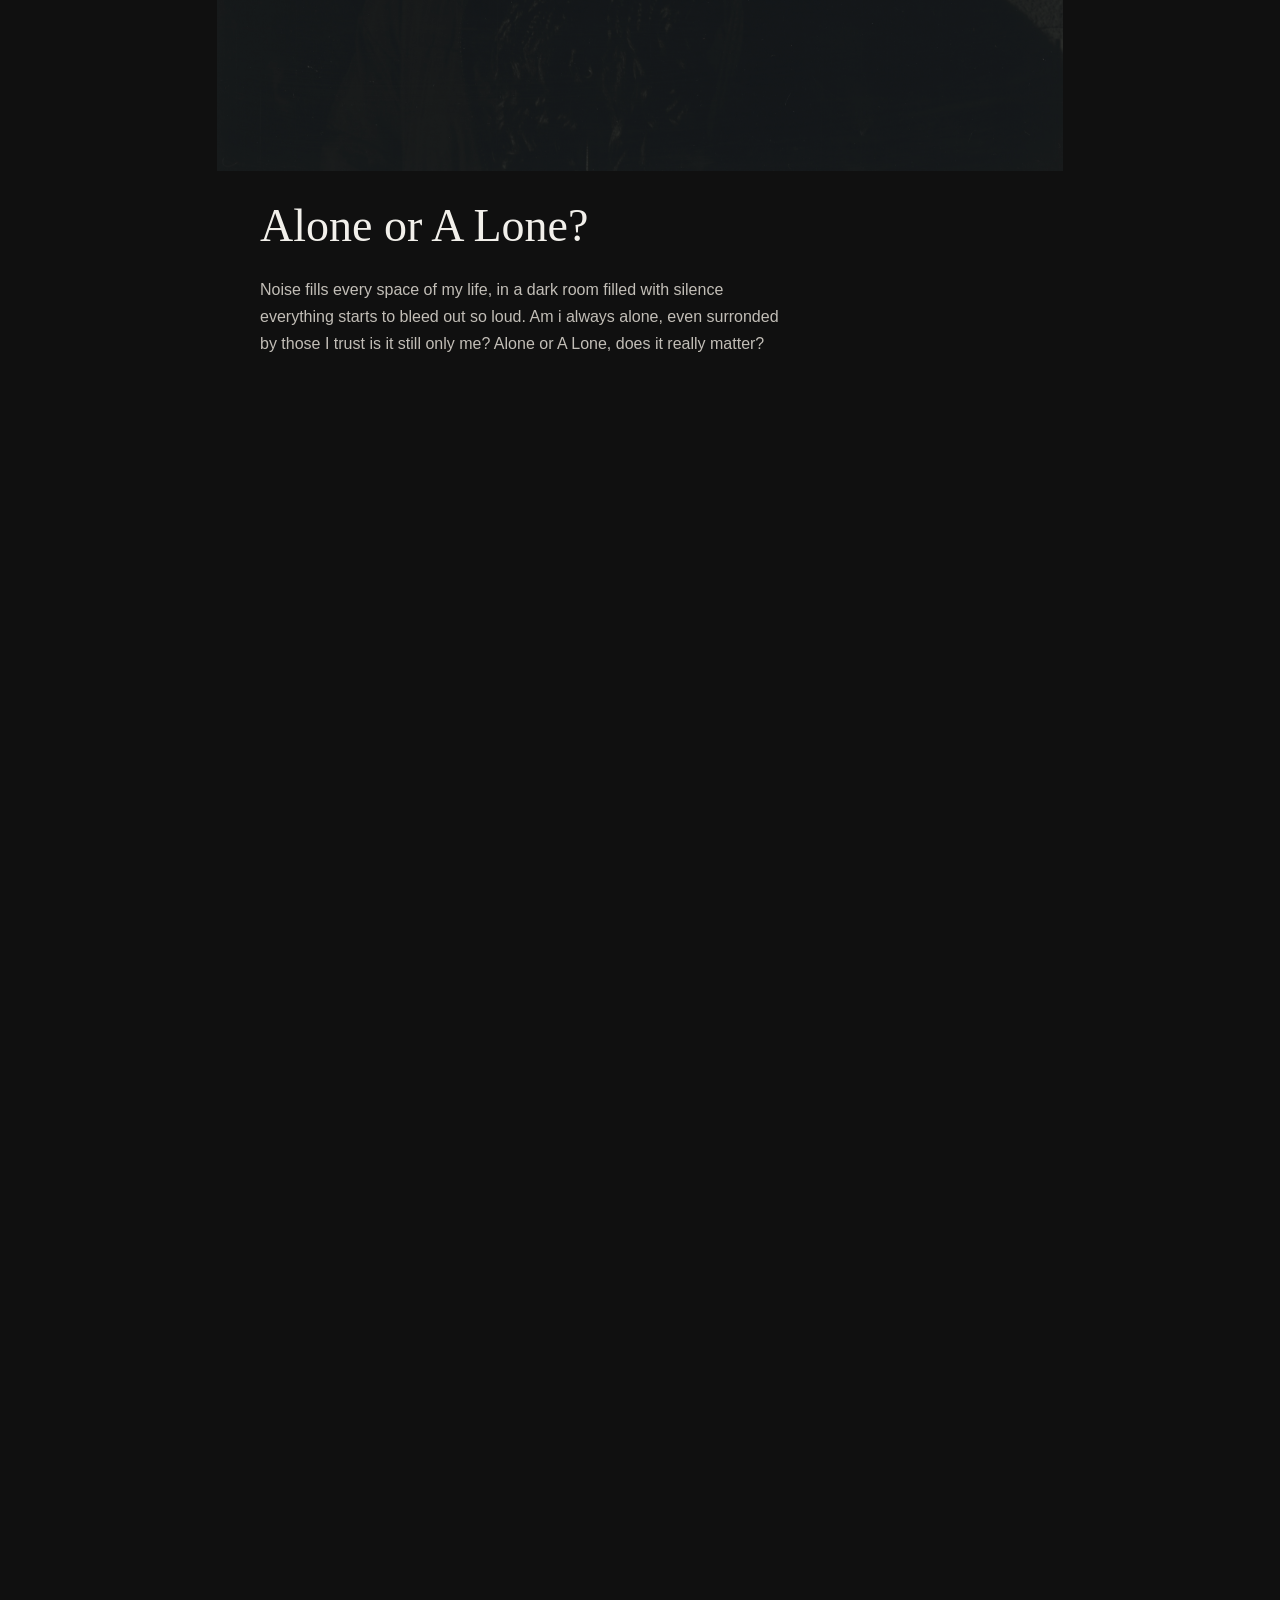
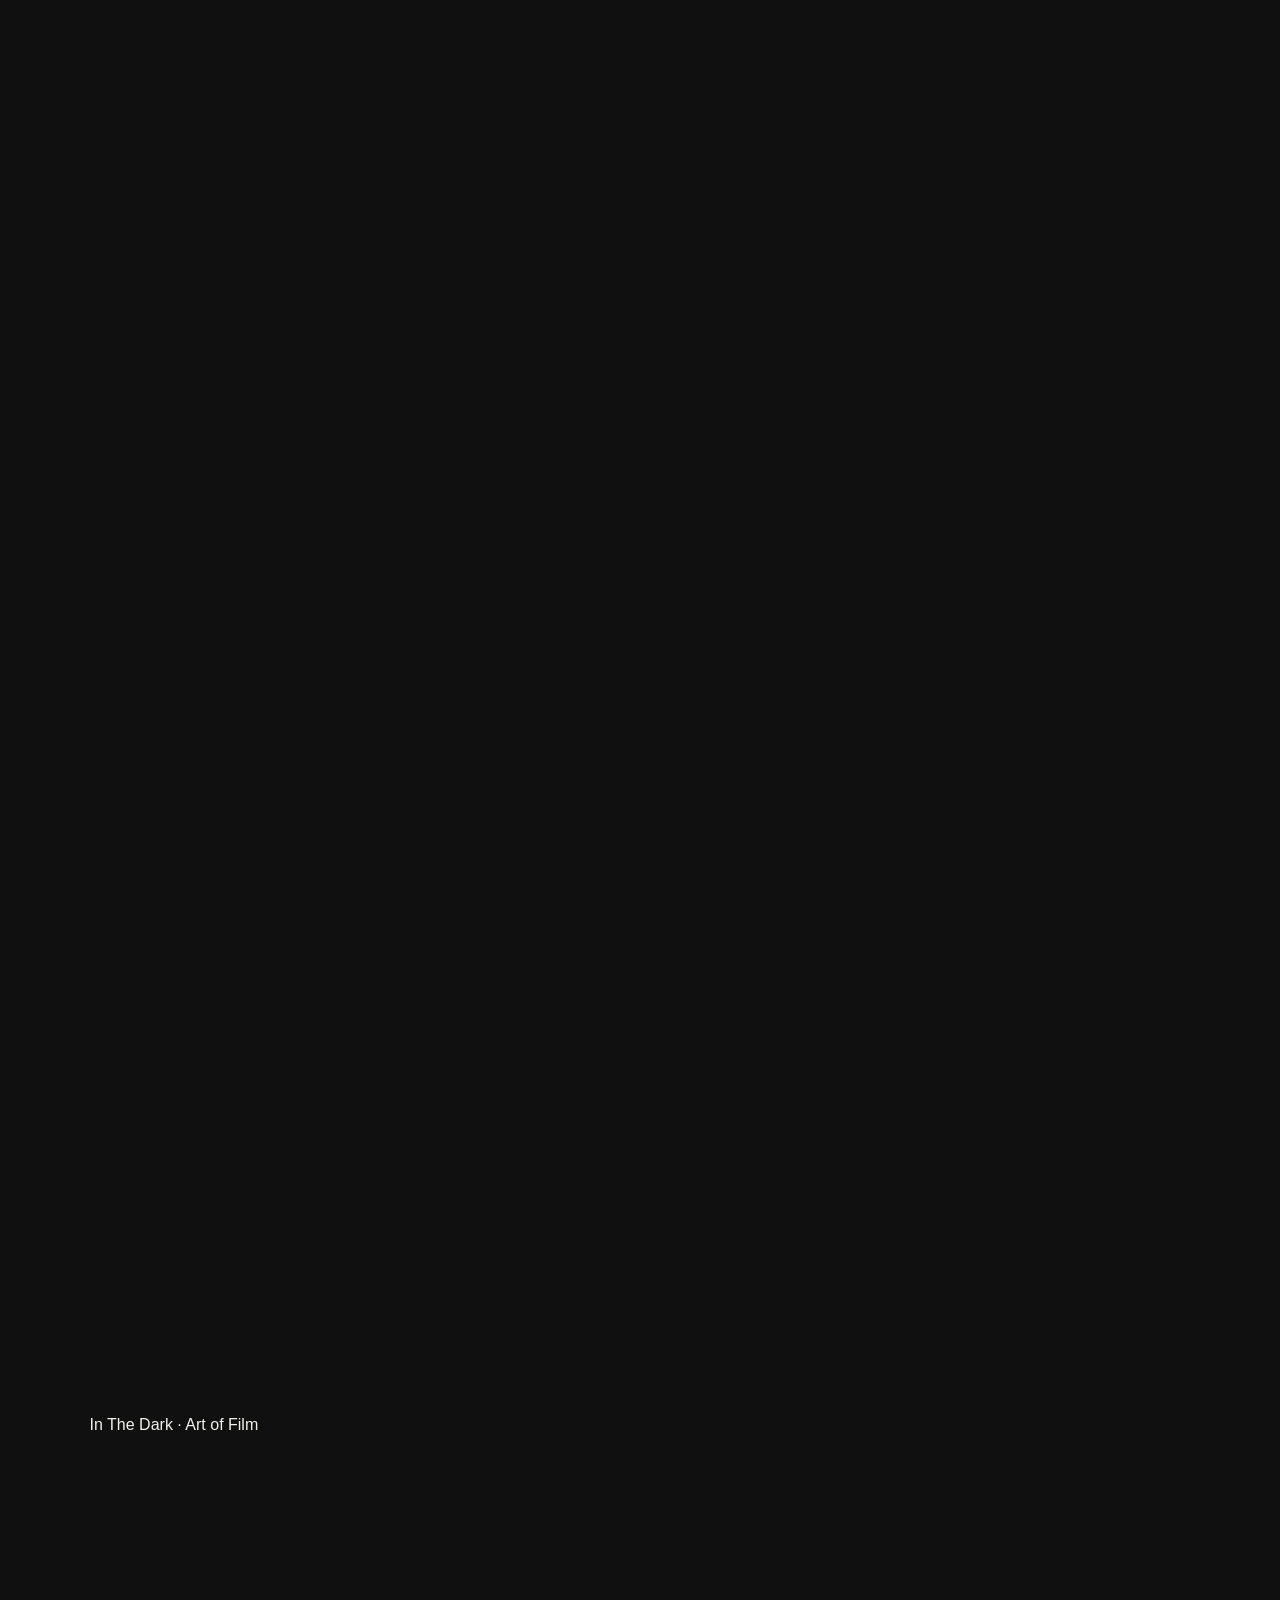
==== commit ec5195f7: "d" ====
--- a/index.html
+++ b/index.html
@@ -182,6 +182,7 @@
   <!-- FOOTER -->
   <footer>
     <p>PROJECT ONE</p>
+    <p>Mikyah Syrine Samuel</p>
     <a href="#home">BACK TO TOP ↑</a>
   </footer>
 
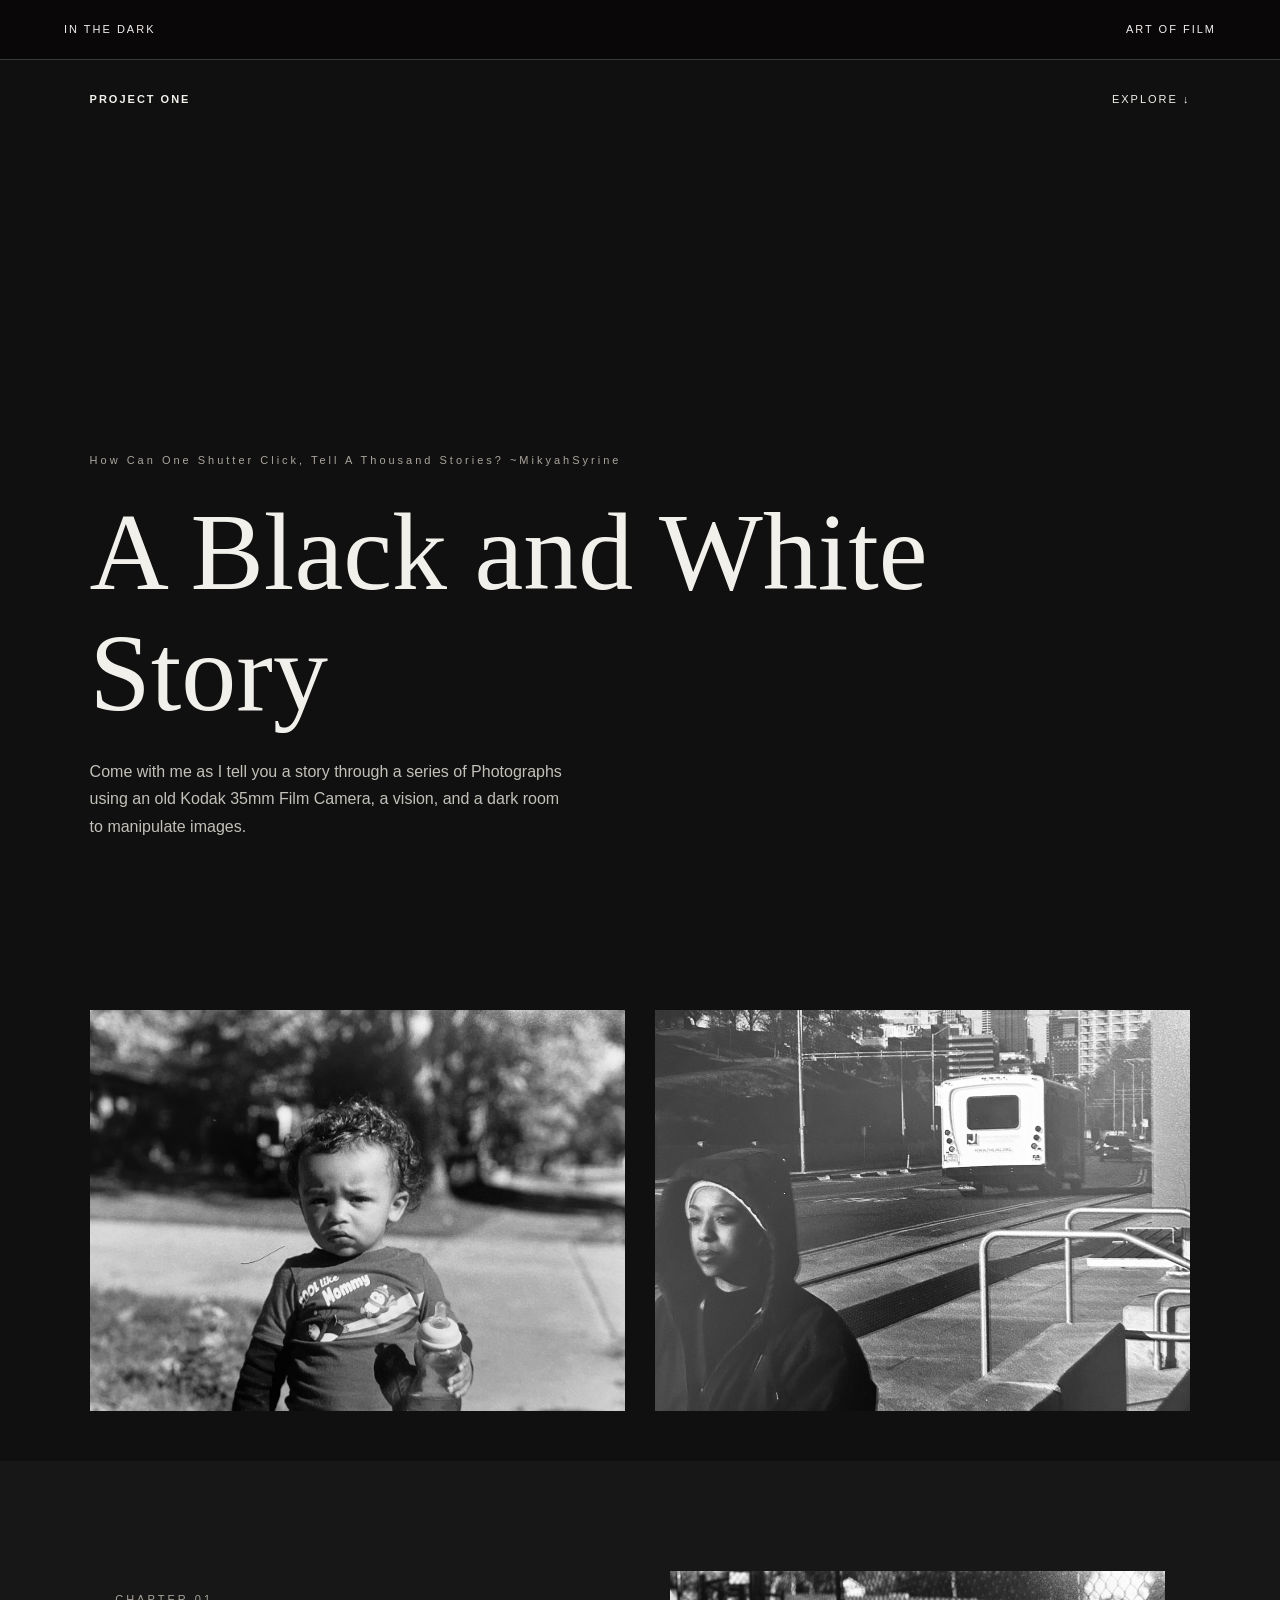
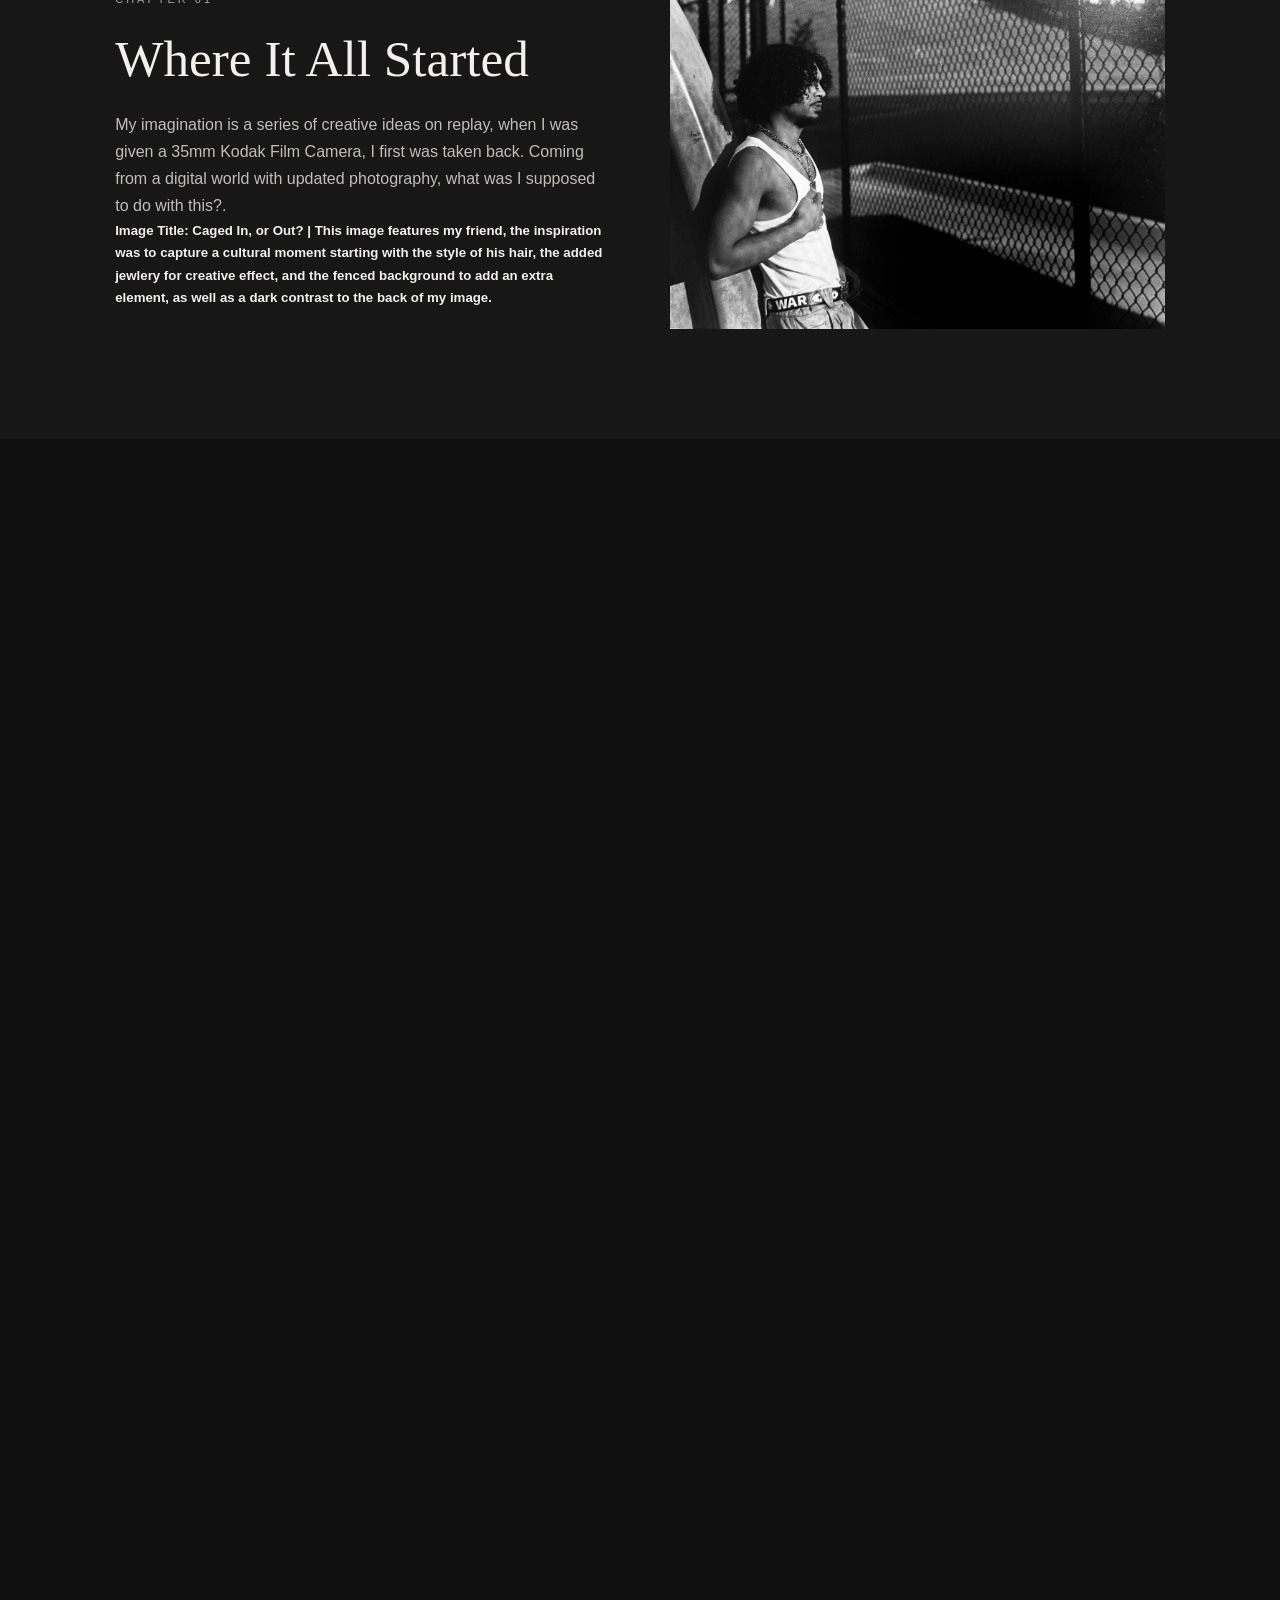
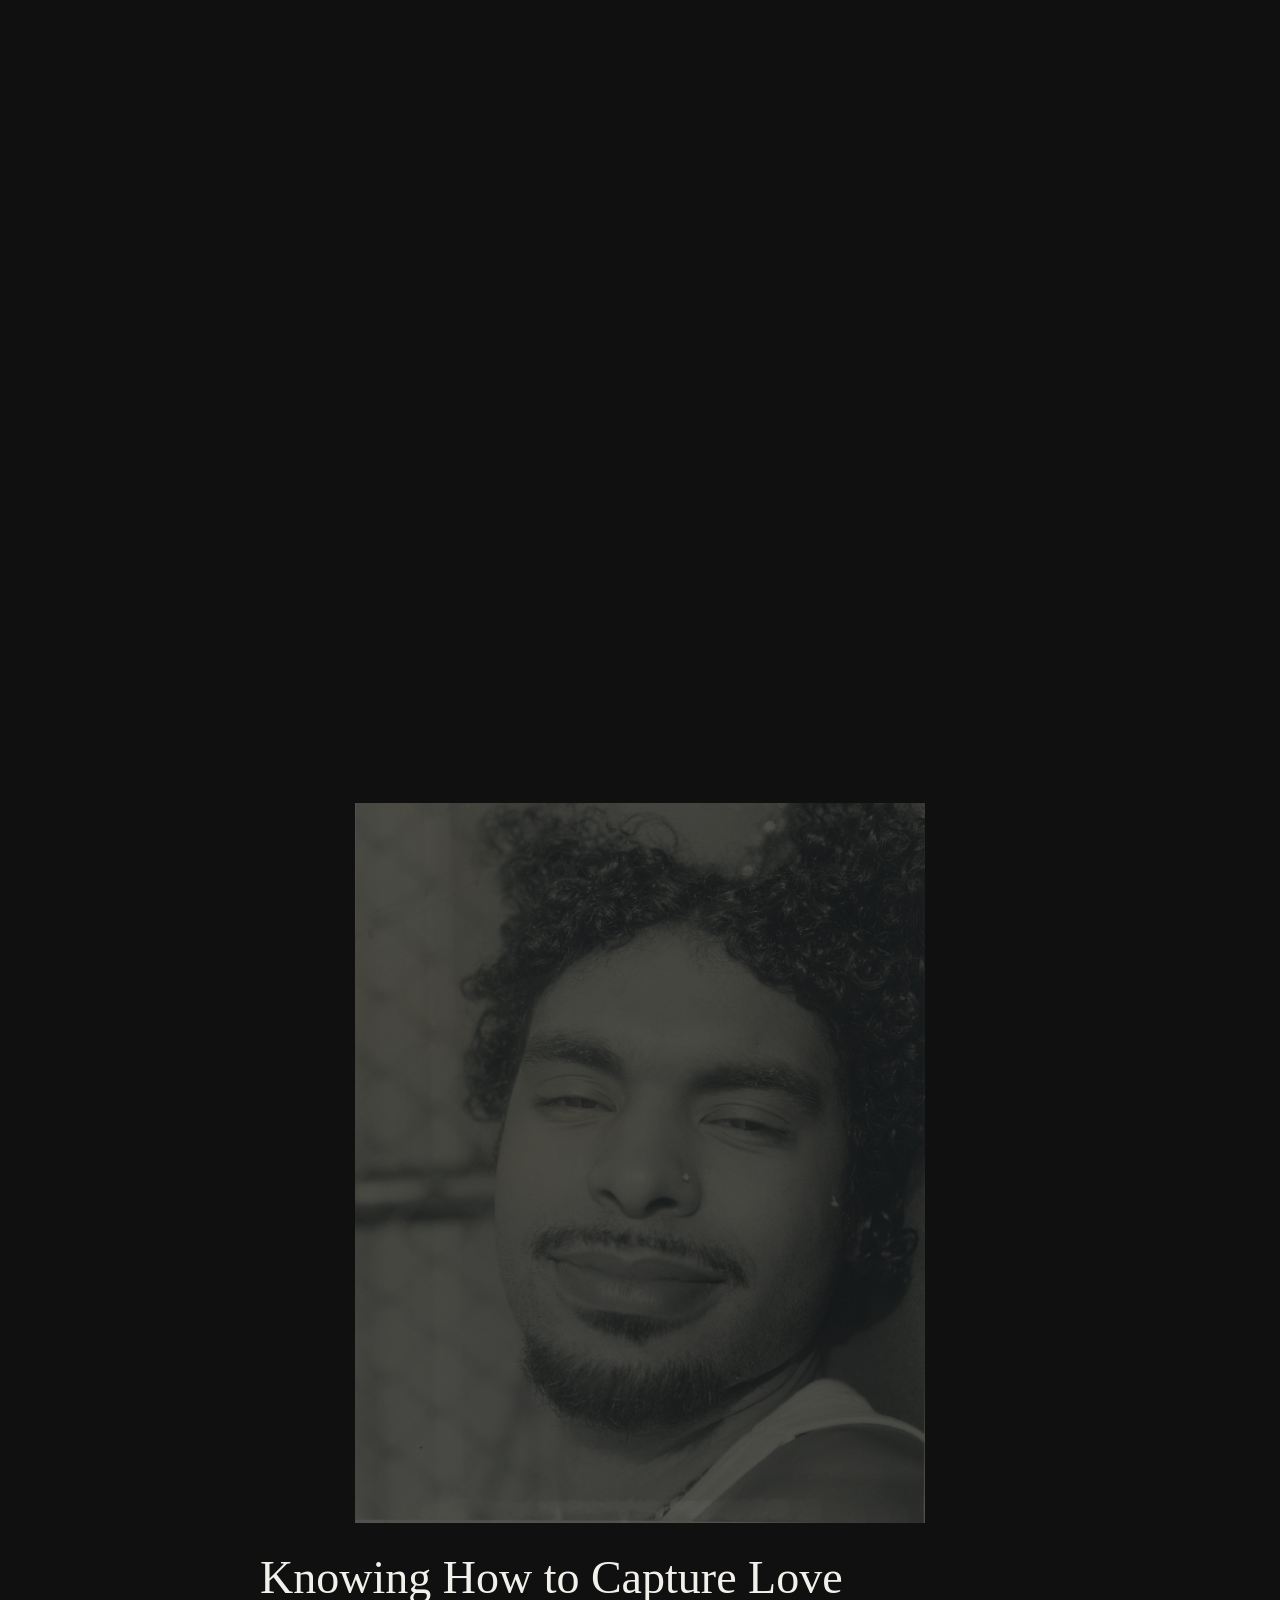
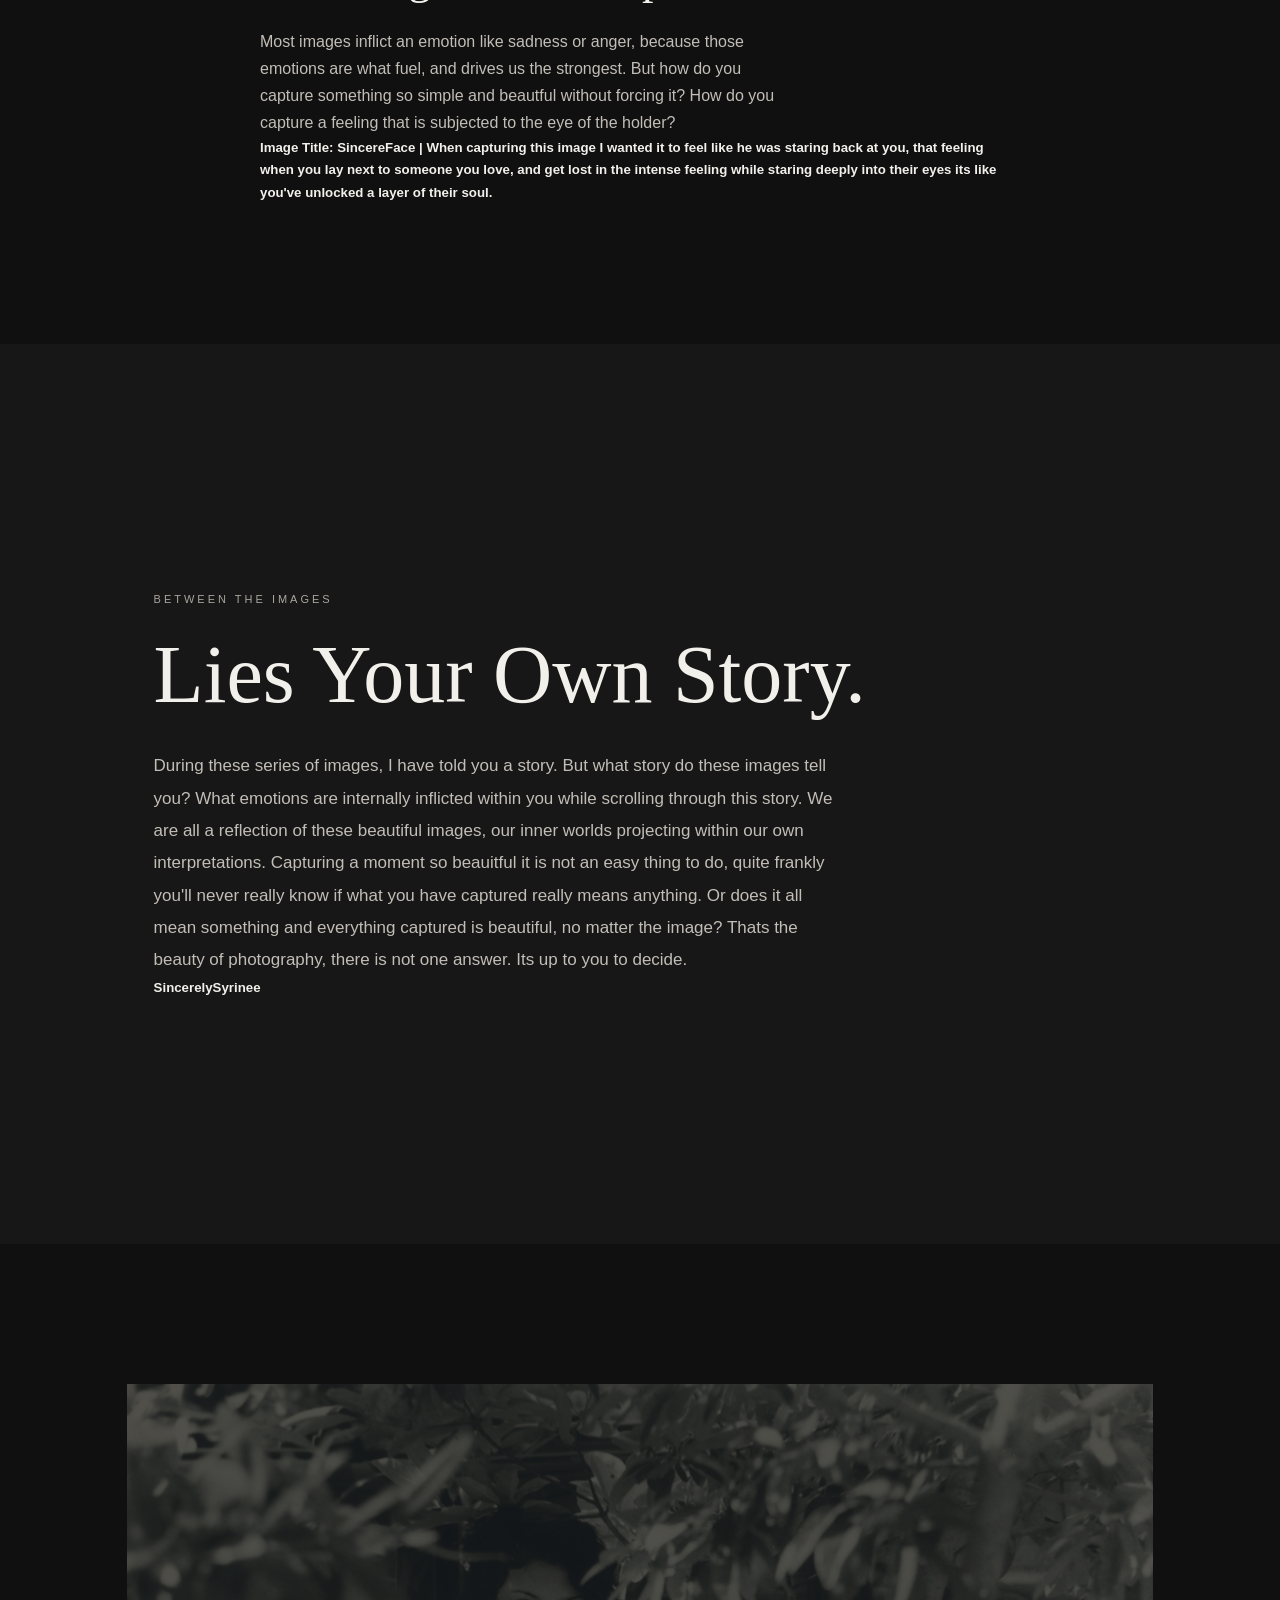
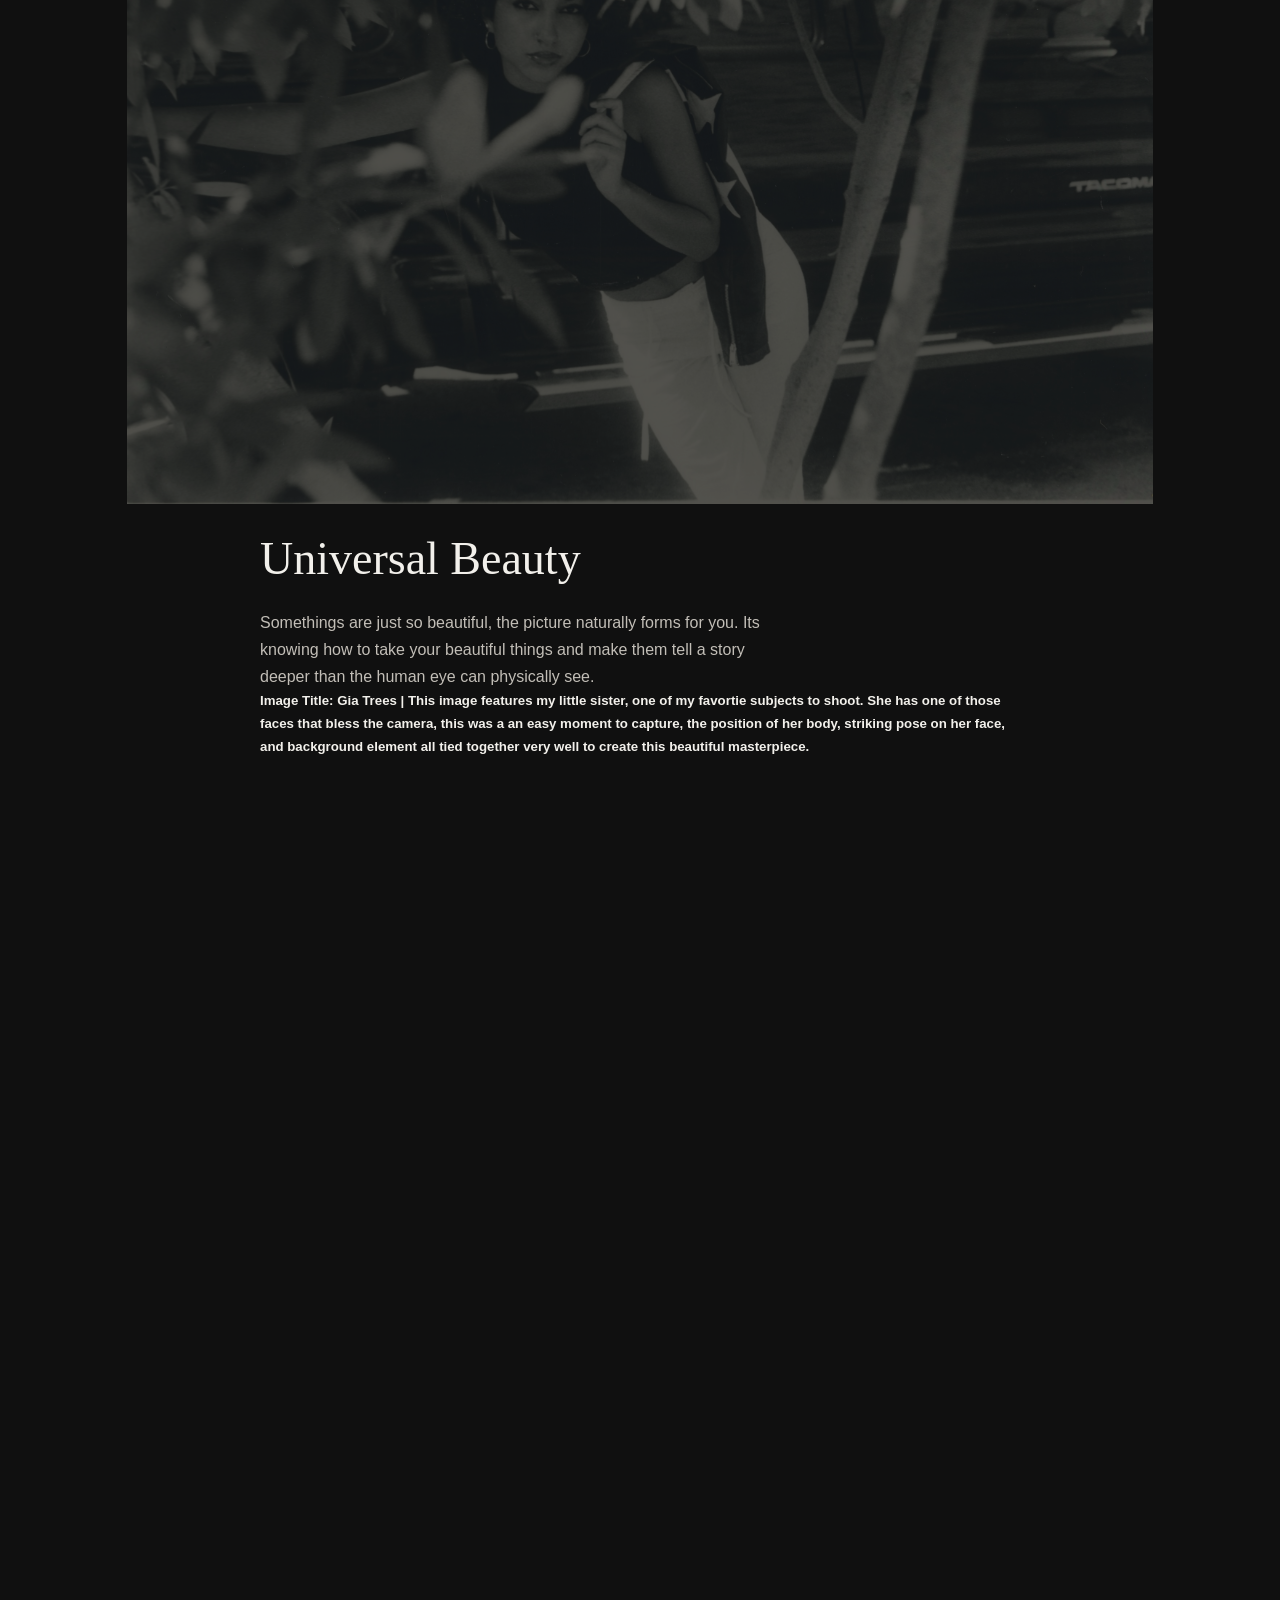
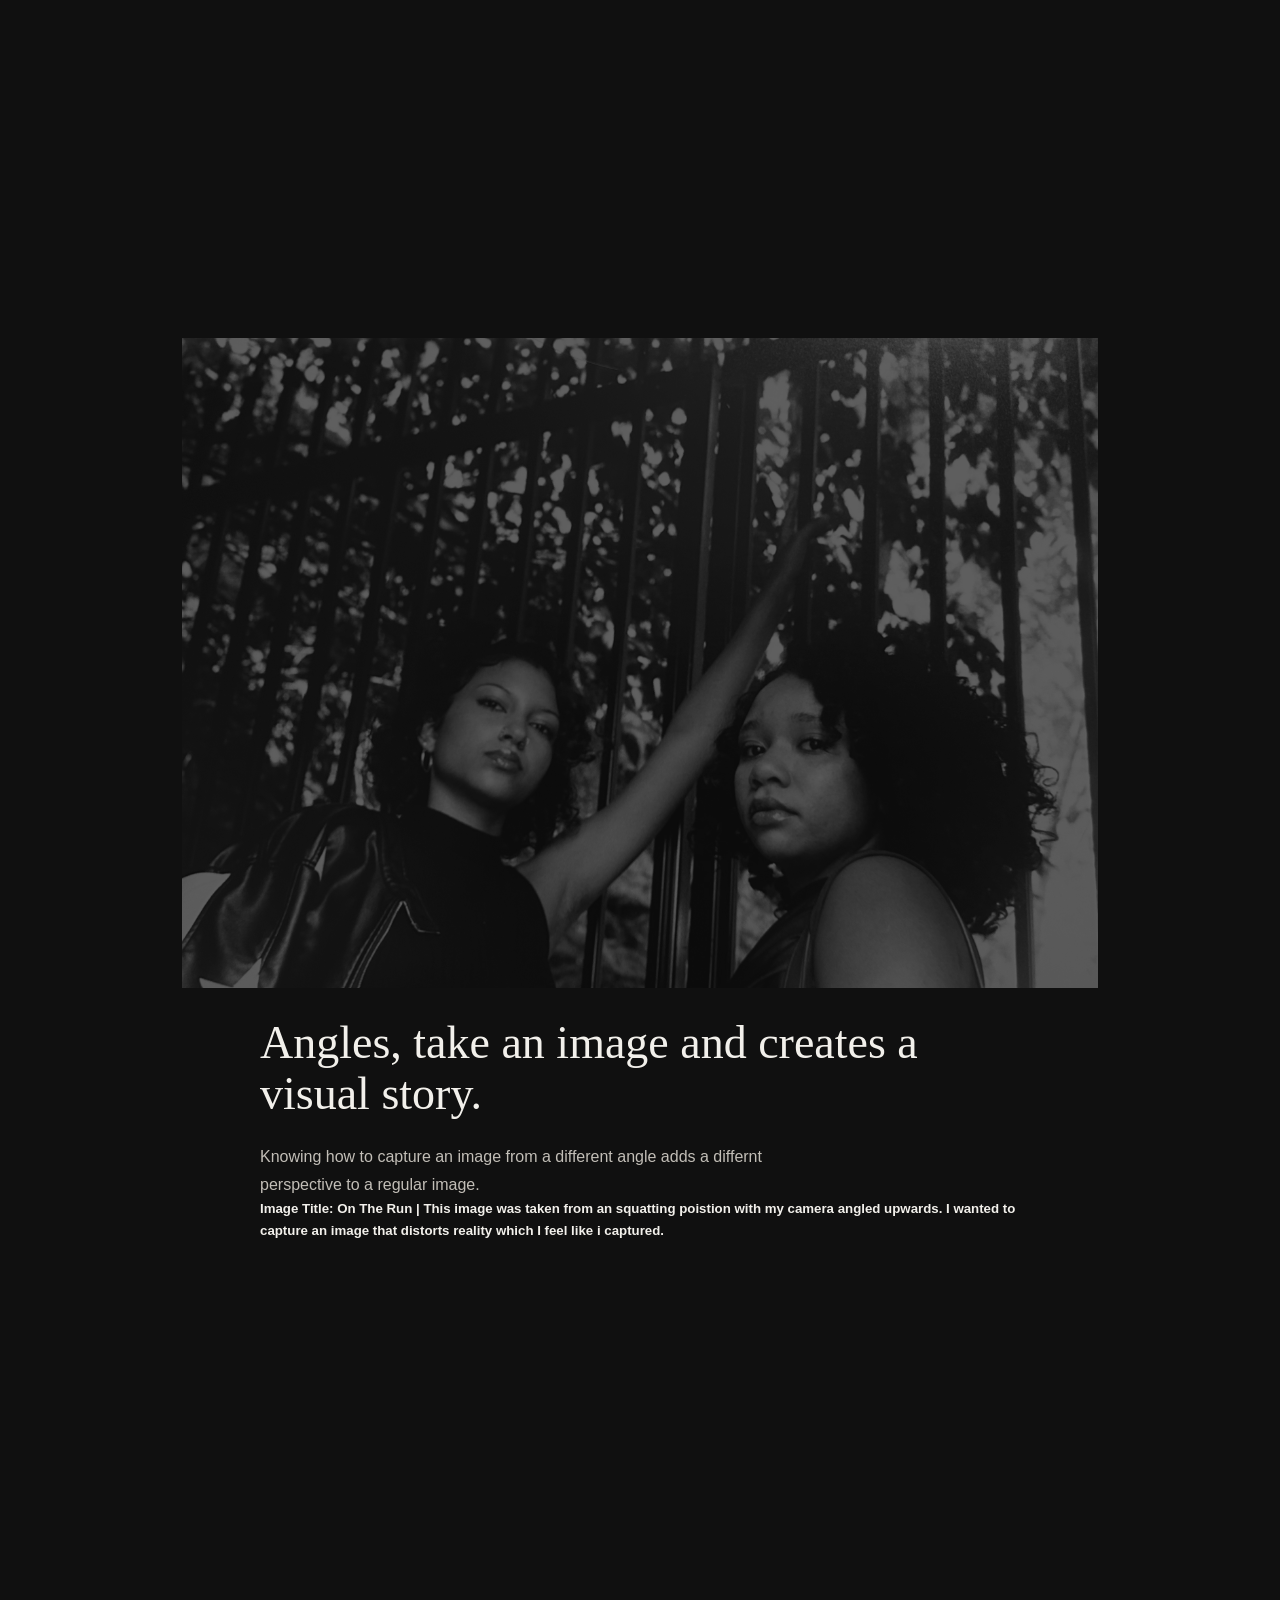
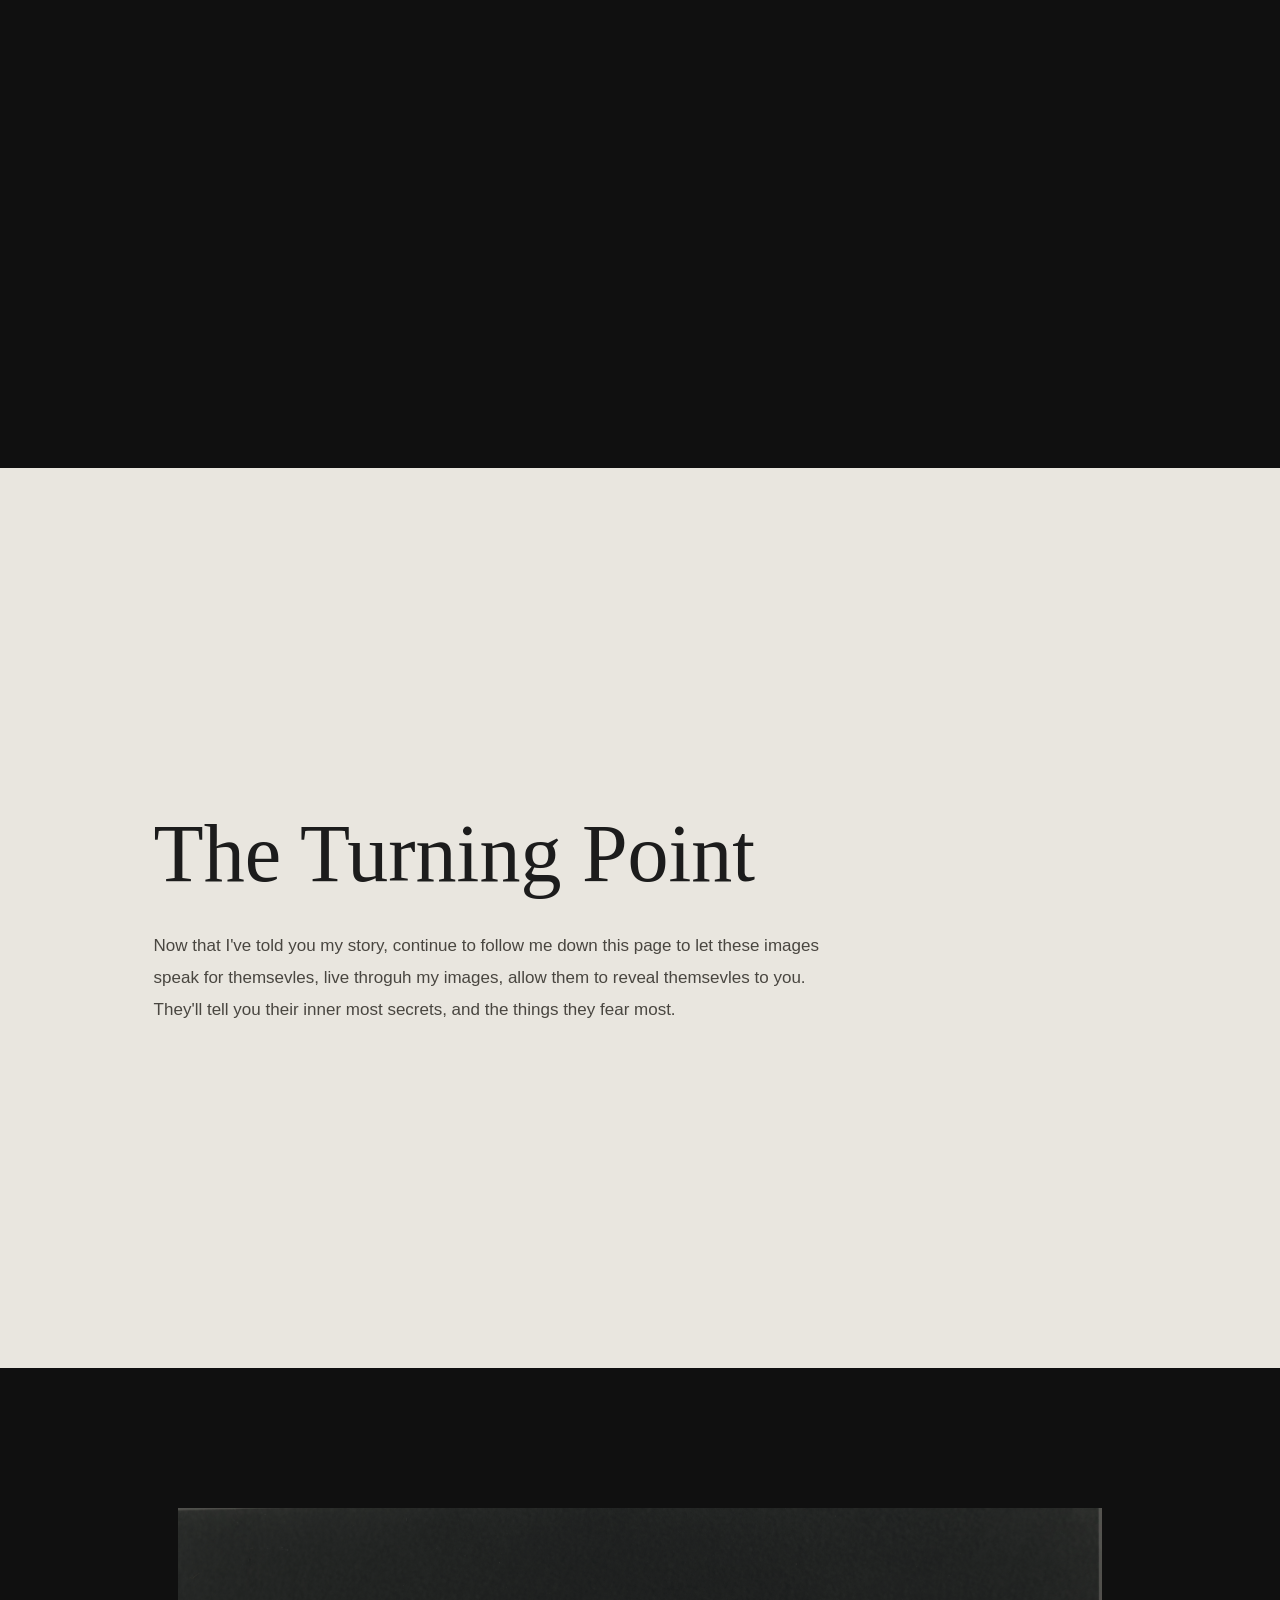
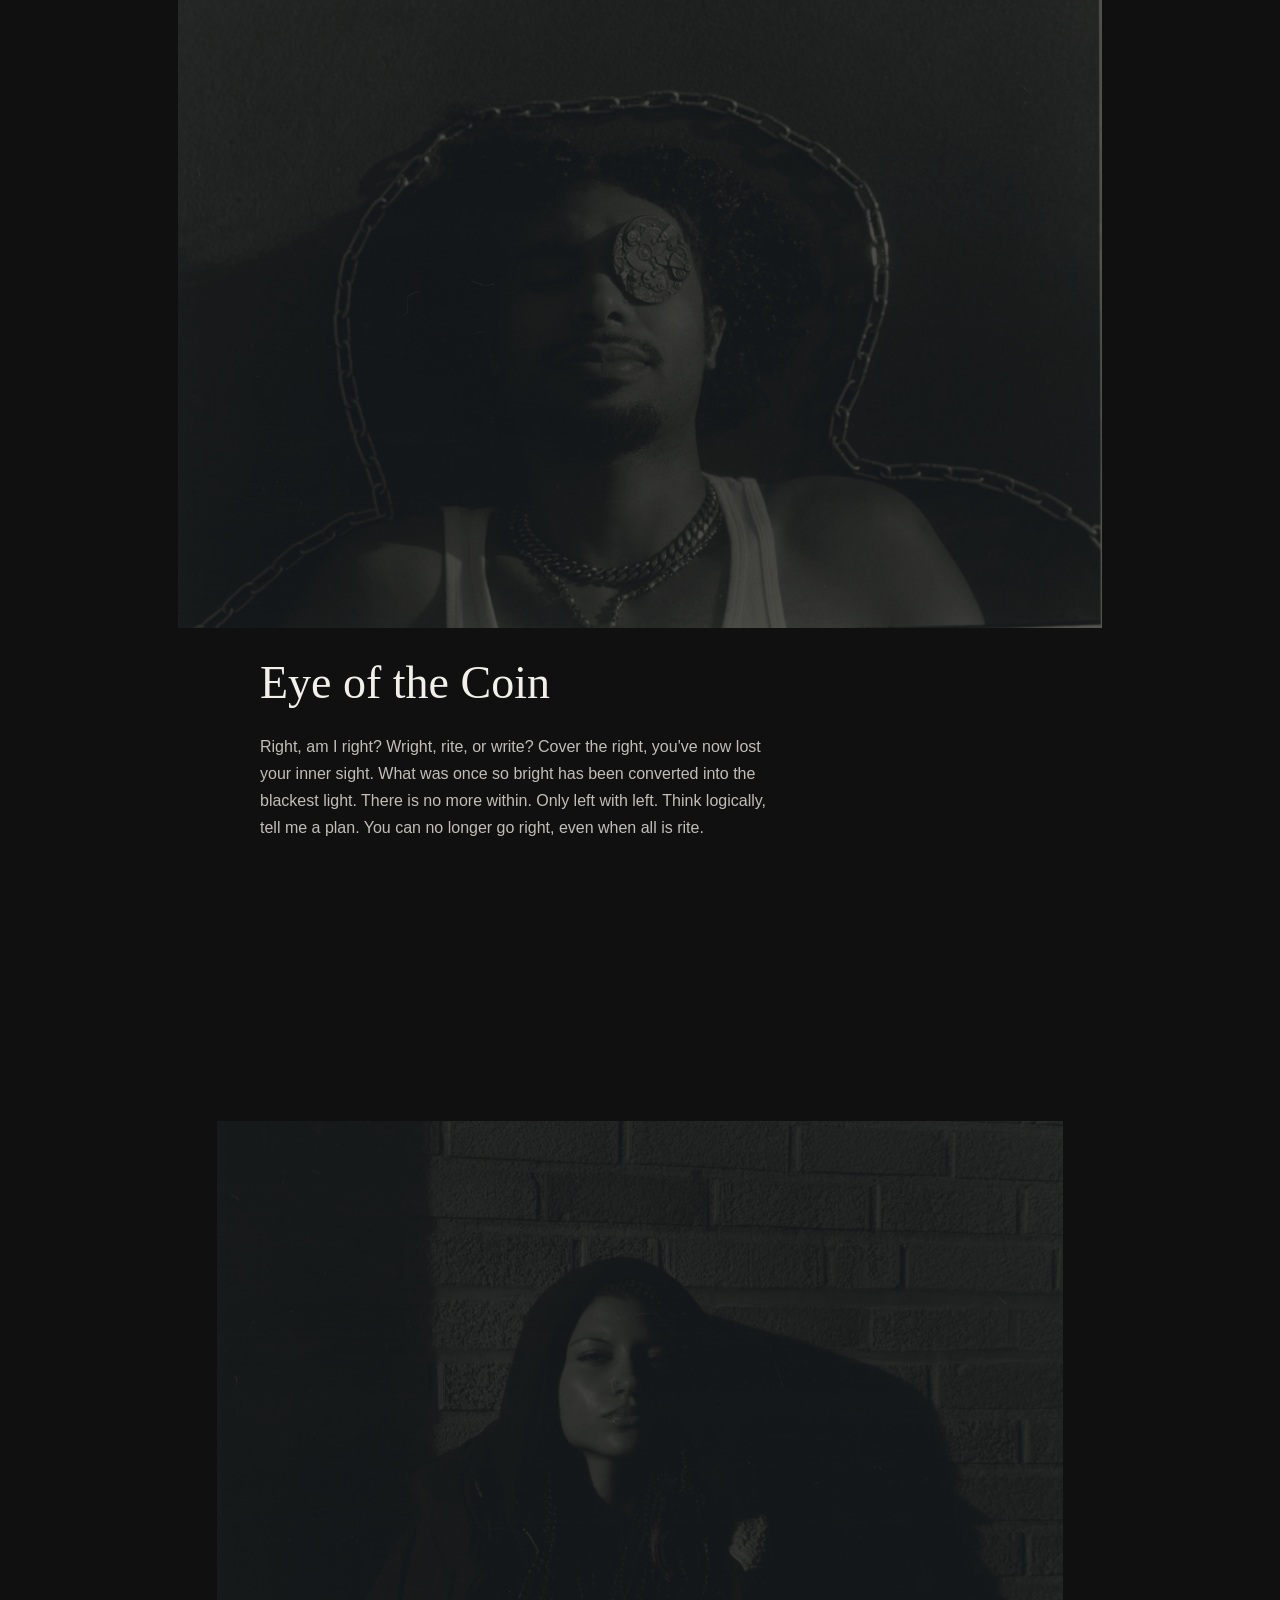
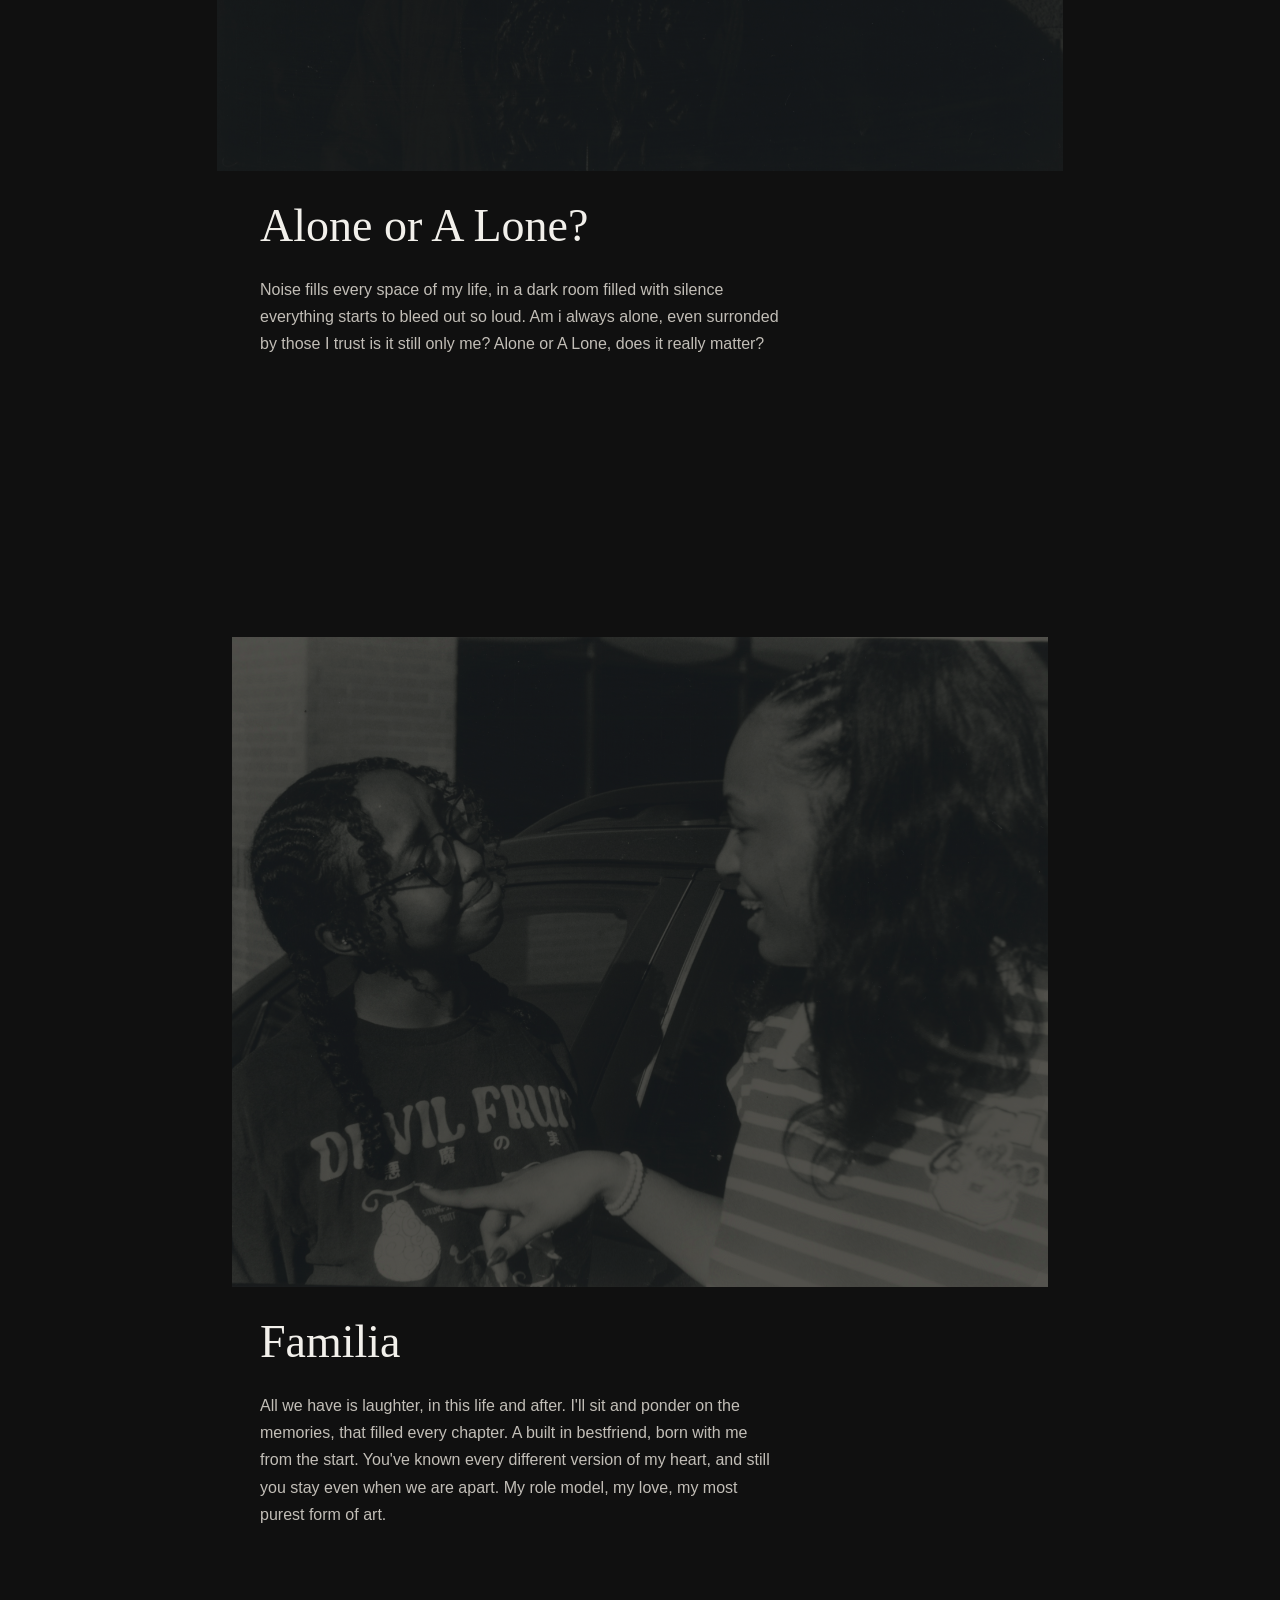
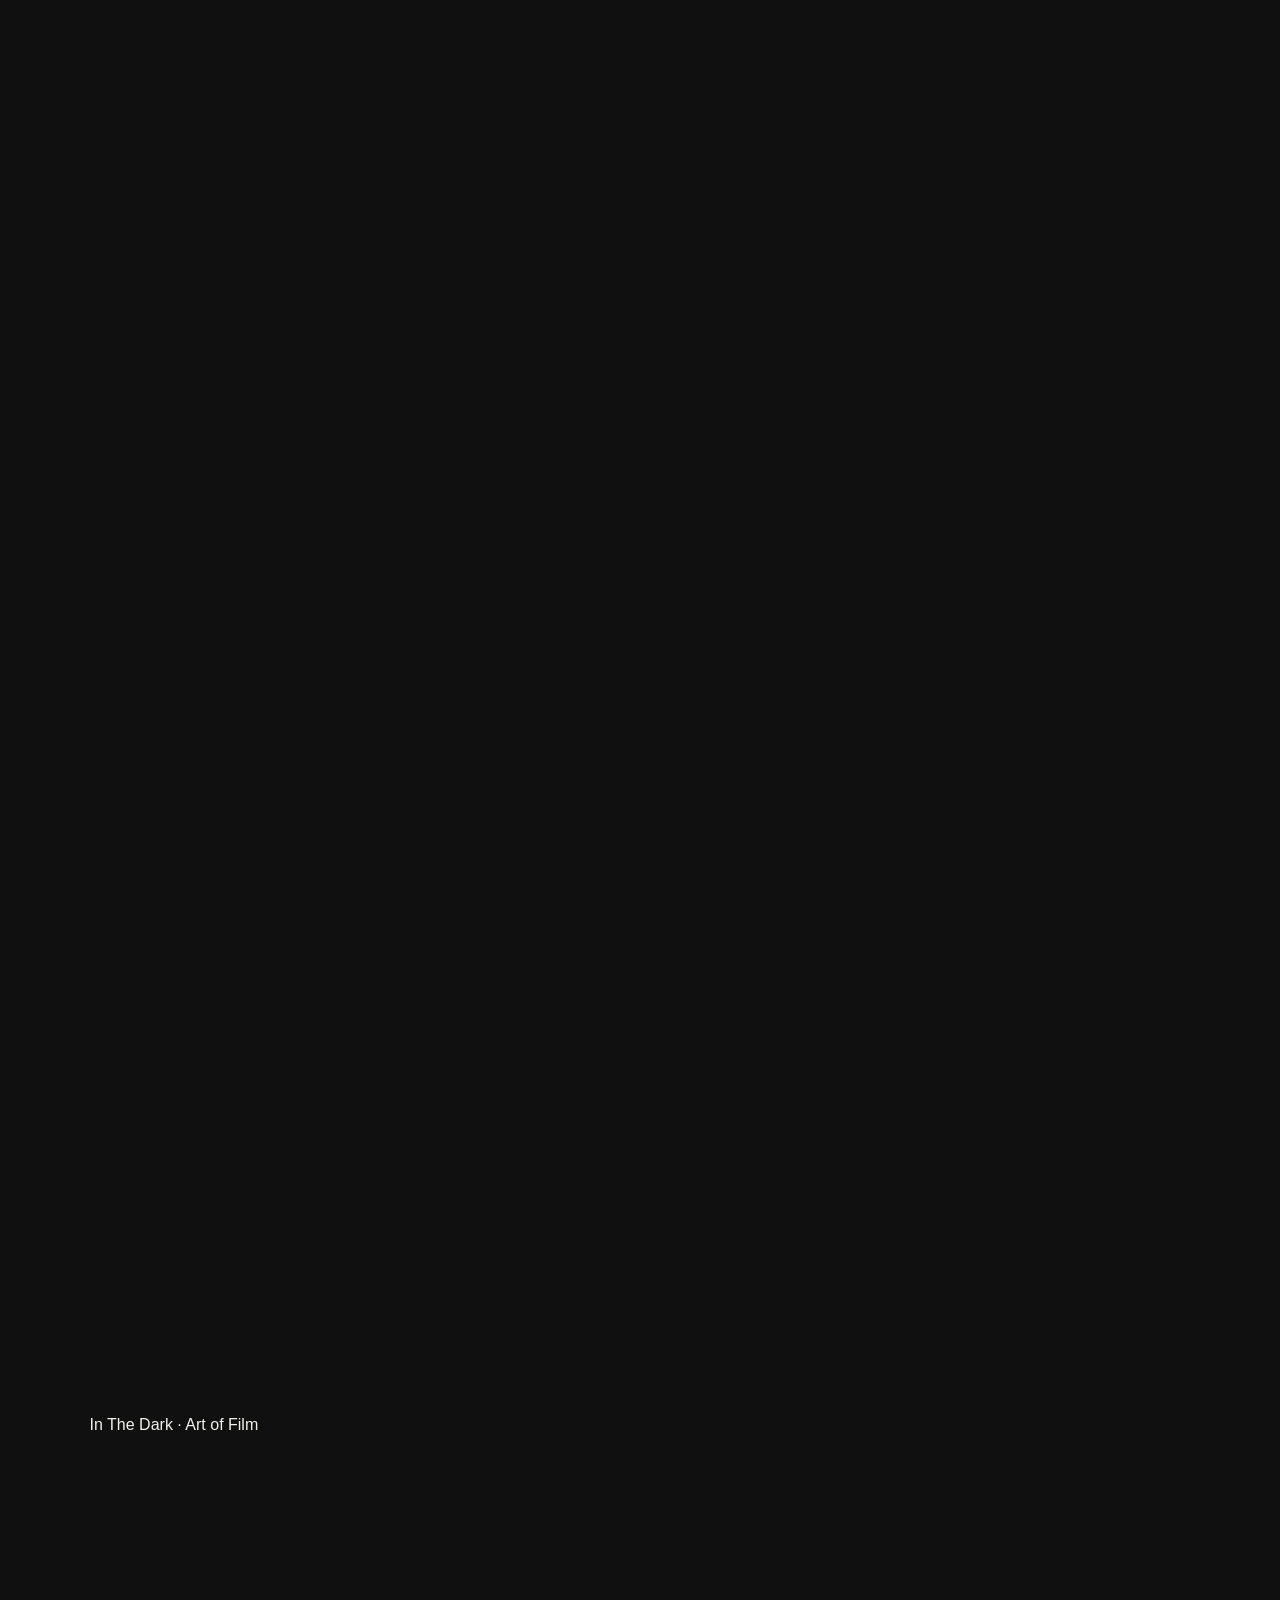
==== commit d8083f08: "gh" ====
--- a/index.html
+++ b/index.html
@@ -47,7 +47,7 @@
       <div class="story-copy">
         <p class="eyebrow">CHAPTER 01</p>
         <h2>Where It All Started</h2>
-        <p>My imagination is a series of creative ideas on replay, when I was given a 35mm Kodak Film Camera, I first was taken back. Coming from a digital world with updated photgraphy, what was I supposed to do with this?.</p>
+        <p>My imagination is a series of creative ideas on replay, when I was given a 35mm Kodak Film Camera, I first was taken back. Coming from a digital world with updated photography, what was I supposed to do with this?.</p>
         <h5>Image Title: Caged In, or Out? | This image features my friend, the inspiration was to capture a cultural moment starting with the style of his hair, the added jewlery for creative effect, and the fenced background to add an extra element, as well as a dark contrast to the back of my image.</h5>
       </div>
       <img src="images/Photo_3.png" alt="Photograph three">
